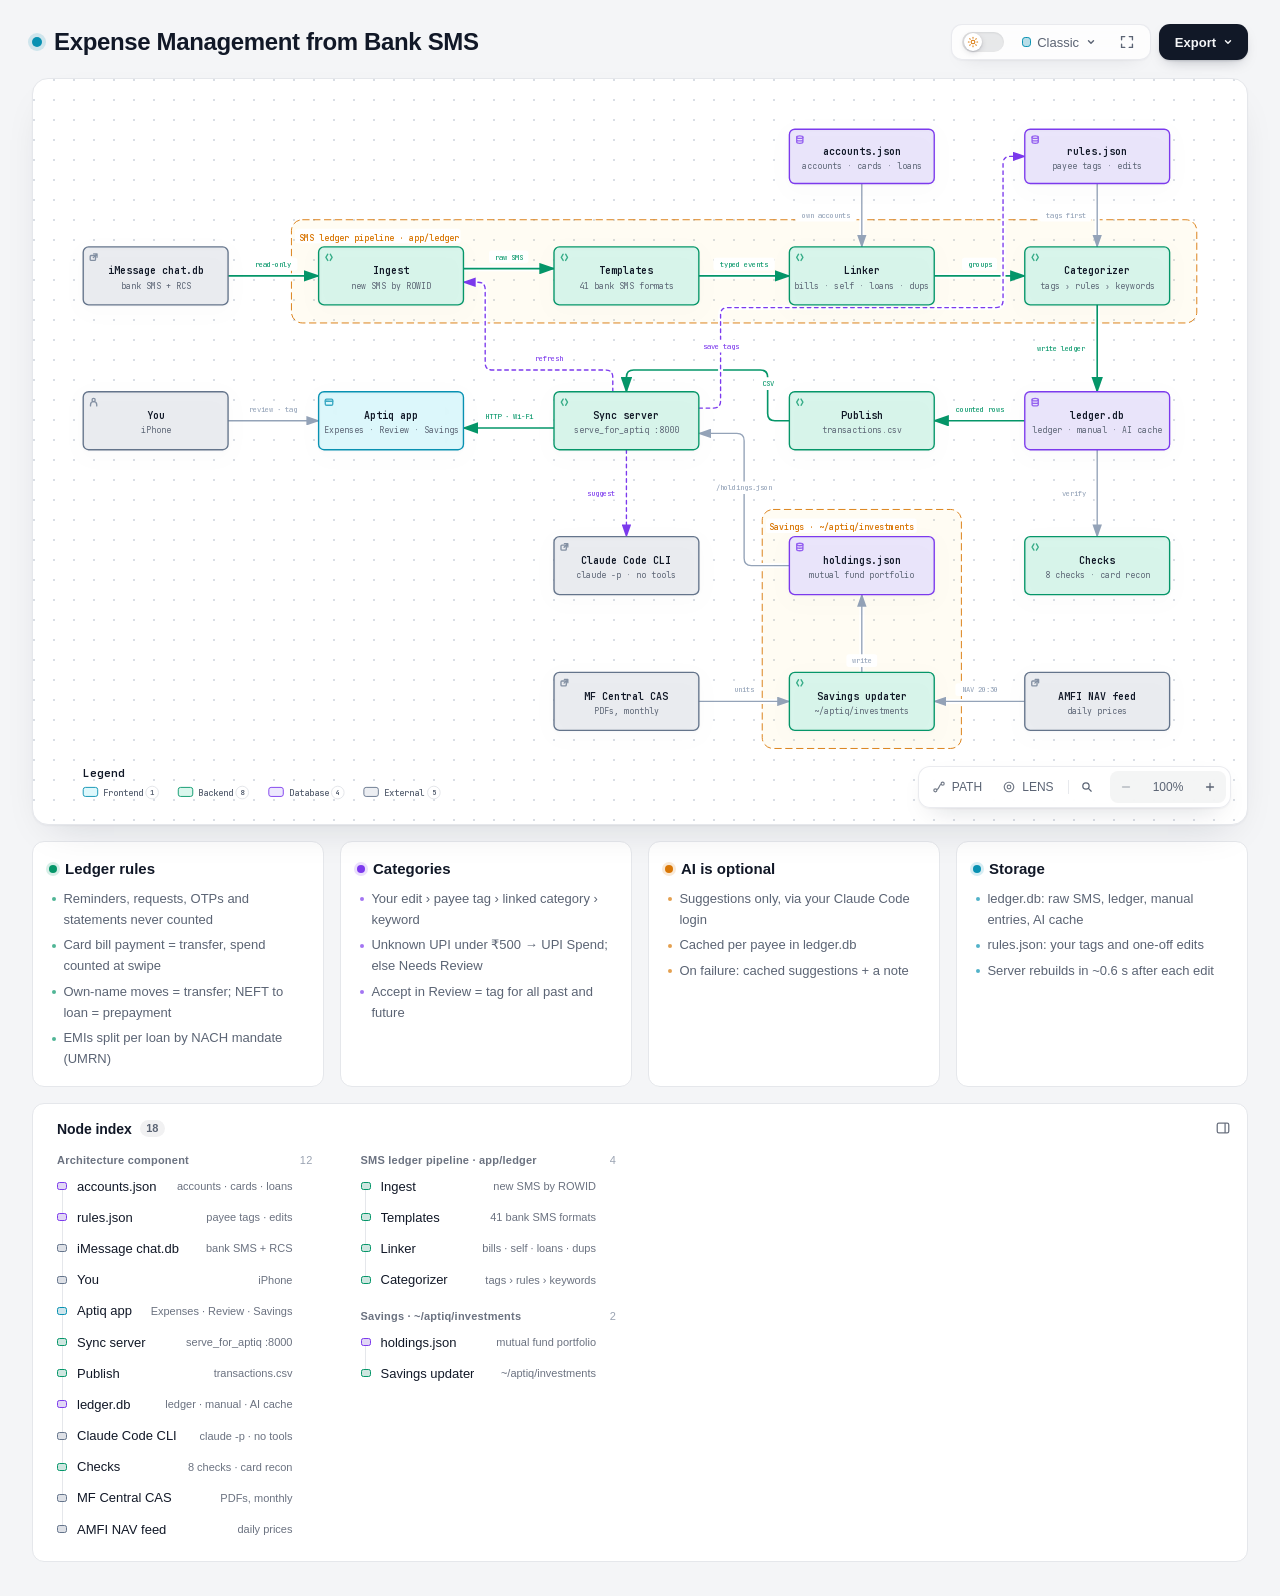
==== docs/architecture.html @ b63e704e "Expense ledger from bank SMS, with web app and demo mode - app/ledger: reads bank SMS from macOS Mes" ====
<!DOCTYPE html>
<html lang="en" data-theme="dark" data-preset="classic">
<head>
  <meta charset="UTF-8">
  <meta name="viewport" content="width=device-width, initial-scale=1.0">
  <meta name="generator" content="archify 3.0.1">
  <meta name="archify-reader-contract" content="declared-wide-v1">
  <title>Expense Management from Bank SMS Diagram</title>
  <script>
    // Resolve the theme before first paint so light-preference users don't
    // see a dark flash. The toolbar script below re-applies with UI state.
    (function () {
      try {
        var theme = null;
        try {
          var param = new URLSearchParams(window.location.search).get('theme');
          if (param === 'light' || param === 'dark') theme = param;
          if (new URLSearchParams(window.location.search).get('embed') === '1') {
            document.documentElement.setAttribute('data-embed', 'true');
          }
          if (new URLSearchParams(window.location.search).get('present') === '1') {
            document.documentElement.setAttribute('data-present', 'true');
          }
        } catch (_) {}
        if (!theme) {
          try { theme = localStorage.getItem('archify-theme'); } catch (_) {}
        }
        if (theme !== 'light' && theme !== 'dark') {
          theme = window.matchMedia('(prefers-color-scheme: light)').matches ? 'light' : 'dark';
        }
        document.documentElement.setAttribute('data-theme', theme);
      } catch (_) {}
    })();
  </script>
  <style id="archify-fonts">
/*
JetBrains Mono variable WOFF2 subsets from Google Fonts service revision v24.
These fixed bytes are shared by the viewer and its SVG/raster exports.
No local() source: an installed copy must not override the bundled font.
Uncovered characters (including CJK) still use the system fallback stack.
Upstream: https://github.com/JetBrains/JetBrainsMono

cyrillic-ext    1664 bytes  sha256 9343de2ca5d9549f792e7962375af8efb0f320c7643bfd36c884b5a30e5c396f
cyrillic        8892 bytes  sha256 4995a9a43ac659ec32fcd8b463755cd6a07b31a6e6b3894a6a153b661cf490e2
greek           6800 bytes  sha256 49c3da6c9a2b279b0f1f860f5cfb1f5dc38d88a5c7be9c9b1837bbc4e3db6111
vietnamese      5872 bytes  sha256 d44eb1936043a56038eb02dd70b243f379bef65783f94ec12f277550720411f1
latin-ext      11596 bytes  sha256 9c38cb2d0d2d93c1ee6e21fa78db76f13ea7e15e15cc64214c7ca89b6aaa35c4
latin          31340 bytes  sha256 2c32b9b3ee358c119e210f6f5195f9bd34894d78a785ff2e95d60e718e400af4

Copyright 2020 The JetBrains Mono Project Authors (https://github.com/JetBrains/JetBrainsMono)

This Font Software is licensed under the SIL Open Font License, Version 1.1.
This license is copied below, and is also available with a FAQ at:
https://openfontlicense.org


-----------------------------------------------------------
SIL OPEN FONT LICENSE Version 1.1 - 26 February 2007
-----------------------------------------------------------

PREAMBLE
The goals of the Open Font License (OFL) are to stimulate worldwide
development of collaborative font projects, to support the font creation
efforts of academic and linguistic communities, and to provide a free and
open framework in which fonts may be shared and improved in partnership
with others.

The OFL allows the licensed fonts to be used, studied, modified and
redistributed freely as long as they are not sold by themselves. The
fonts, including any derivative works, can be bundled, embedded,
redistributed and/or sold with any software provided that any reserved
names are not used by derivative works. The fonts and derivatives,
however, cannot be released under any other type of license. The
requirement for fonts to remain under this license does not apply
to any document created using the fonts or their derivatives.

DEFINITIONS
"Font Software" refers to the set of files released by the Copyright
Holder(s) under this license and clearly marked as such. This may
include source files, build scripts and documentation.

"Reserved Font Name" refers to any names specified as such after the
copyright statement(s).

"Original Version" refers to the collection of Font Software components as
distributed by the Copyright Holder(s).

"Modified Version" refers to any derivative made by adding to, deleting,
or substituting -- in part or in whole -- any of the components of the
Original Version, by changing formats or by porting the Font Software to a
new environment.

"Author" refers to any designer, engineer, programmer, technical
writer or other person who contributed to the Font Software.

PERMISSION & CONDITIONS
Permission is hereby granted, free of charge, to any person obtaining
a copy of the Font Software, to use, study, copy, merge, embed, modify,
redistribute, and sell modified and unmodified copies of the Font
Software, subject to the following conditions:

1) Neither the Font Software nor any of its individual components,
in Original or Modified Versions, may be sold by itself.

2) Original or Modified Versions of the Font Software may be bundled,
redistributed and/or sold with any software, provided that each copy
contains the above copyright notice and this license. These can be
included either as stand-alone text files, human-readable headers or
in the appropriate machine-readable metadata fields within text or
binary files as long as those fields can be easily viewed by the user.

3) No Modified Version of the Font Software may use the Reserved Font
Name(s) unless explicit written permission is granted by the corresponding
Copyright Holder. This restriction only applies to the primary font name as
presented to the users.

4) The name(s) of the Copyright Holder(s) or the Author(s) of the Font
Software shall not be used to promote, endorse or advertise any
Modified Version, except to acknowledge the contribution(s) of the
Copyright Holder(s) and the Author(s) or with their explicit written
permission.

5) The Font Software, modified or unmodified, in part or in whole,
must be distributed entirely under this license, and must not be
distributed under any other license. The requirement for fonts to
remain under this license does not apply to any document created
using the Font Software.

TERMINATION
This license becomes null and void if any of the above conditions are
not met.

DISCLAIMER
THE FONT SOFTWARE IS PROVIDED "AS IS", WITHOUT WARRANTY OF ANY KIND,
EXPRESS OR IMPLIED, INCLUDING BUT NOT LIMITED TO ANY WARRANTIES OF
MERCHANTABILITY, FITNESS FOR A PARTICULAR PURPOSE AND NONINFRINGEMENT
OF COPYRIGHT, PATENT, TRADEMARK, OR OTHER RIGHT. IN NO EVENT SHALL THE
COPYRIGHT HOLDER BE LIABLE FOR ANY CLAIM, DAMAGES OR OTHER LIABILITY,
INCLUDING ANY GENERAL, SPECIAL, INDIRECT, INCIDENTAL, OR CONSEQUENTIAL
DAMAGES, WHETHER IN AN ACTION OF CONTRACT, TORT OR OTHERWISE, ARISING
FROM, OUT OF THE USE OR INABILITY TO USE THE FONT SOFTWARE OR FROM
OTHER DEALINGS IN THE FONT SOFTWARE.
*/
    /* cyrillic-ext */
    @font-face { font-family: 'JetBrains Mono'; font-style: normal; font-weight: 400 800; font-display: swap;
      src: url([data-uri]) format('woff2');
      unicode-range: U+0460-052F, U+1C80-1C8A, U+20B4, U+2DE0-2DFF, U+A640-A69F, U+FE2E-FE2F; }
    /* cyrillic */
    @font-face { font-family: 'JetBrains Mono'; font-style: normal; font-weight: 400 800; font-display: swap;
      src: url([data-uri]) format('woff2');
      unicode-range: U+0301, U+0400-045F, U+0490-0491, U+04B0-04B1, U+2116; }
    /* greek */
    @font-face { font-family: 'JetBrains Mono'; font-style: normal; font-weight: 400 800; font-display: swap;
      src: url([data-uri]) format('woff2');
      unicode-range: U+0370-0377, U+037A-037F, U+0384-038A, U+038C, U+038E-03A1, U+03A3-03FF; }
    /* vietnamese */
    @font-face { font-family: 'JetBrains Mono'; font-style: normal; font-weight: 400 800; font-display: swap;
      src: url([data-uri]) format('woff2');
      unicode-range: U+0102-0103, U+0110-0111, U+0128-0129, U+0168-0169, U+01A0-01A1, U+01AF-01B0, U+0300-0301, U+0303-0304, U+0308-0309, U+0323, U+0329, U+1EA0-1EF9, U+20AB; }
    /* latin-ext */
    @font-face { font-family: 'JetBrains Mono'; font-style: normal; font-weight: 400 800; font-display: swap;
      src: url([data-uri]) format('woff2');
      unicode-range: U+0100-02BA, U+02BD-02C5, U+02C7-02CC, U+02CE-02D7, U+02DD-02FF, U+0304, U+0308, U+0329, U+1D00-1DBF, U+1E00-1E9F, U+1EF2-1EFF, U+2020, U+20A0-20AB, U+20AD-20C0, U+2113, U+2C60-2C7F, U+A720-A7FF; }
    /* latin */
    @font-face { font-family: 'JetBrains Mono'; font-style: normal; font-weight: 400 800; font-display: swap;
      src: url([data-uri]) format('woff2');
      unicode-range: U+0000-00FF, U+0131, U+0152-0153, U+02BB-02BC, U+02C6, U+02DA, U+02DC, U+0304, U+0308, U+0329, U+2000-206F, U+20AC, U+2122, U+2191, U+2193, U+2212, U+2215, U+FEFF, U+FFFD; }
  </style>
  <style>
    /* ==========================================================
       THEME VARIABLES — switch by toggling [data-theme] on <html>
       ========================================================== */
    :root,
    [data-theme="dark"] {
      --bg: #020617;
      --grid: #1e293b;
      --canvas-dot: rgba(148, 163, 184, 0.16);
      --text: #ffffff;
      --text-muted: #94a3b8;
      --text-dim: #475569;
      /* UI chrome and menu hints need more contrast than SVG .t-dim accents */
      --text-faint: #7d8da1;

      --panel: rgba(15, 23, 42, 0.5);
      --panel-border: #1e293b;
      --lane-fill: rgba(15, 23, 42, 0.22);
      --lane-stroke: #334155;

      --arrow: #64748b;
      --arrow-emphasis: #34d399;

      /* Opaque mask color used behind semi-transparent component fills
         so the arrows drawn underneath are properly hidden. */
      --mask: #0f172a;

      --frontend-fill:    rgba(8, 51, 68, 0.4);
      --frontend-stroke:  #22d3ee;
      --backend-fill:     rgba(6, 78, 59, 0.4);
      --backend-stroke:   #34d399;
      --database-fill:    rgba(76, 29, 149, 0.4);
      --database-stroke:  #a78bfa;
      --cloud-fill:       rgba(120, 53, 15, 0.3);
      --cloud-stroke:     #fbbf24;
      --security-fill:    rgba(136, 19, 55, 0.4);
      --security-stroke:  #fb7185;
      --messagebus-fill:  rgba(251, 146, 60, 0.3);
      --messagebus-stroke:#fb923c;
      --external-fill:    rgba(30, 41, 59, 0.5);
      --external-stroke:  #94a3b8;

      --toolbar-bg:       rgba(15, 23, 42, 0.8);
      --toolbar-border:   #334155;
      --toolbar-text:     #e2e8f0;
      --toolbar-hover:    rgba(15, 23, 42, 0.95);
      --toolbar-menu-bg:  #0f172a;
    }

    [data-theme="light"] {
      --bg: #f4f5f7;
      --grid: #e9edf2;
      --canvas-dot: #d9dee5;
      --text: #111827;
      --text-muted: #5b6474;
      --text-dim: #9aa3b2;
      --text-faint: #6b7280;

      --panel: #ffffff;
      --panel-border: #e5e7eb;
      --lane-fill: rgba(248, 250, 252, 0.65);
      --lane-stroke: #cbd5e1;

      --arrow: #94a3b8;
      --arrow-emphasis: #059669;

      --mask: #ffffff;

      --frontend-fill: rgba(34, 211, 238, 0.15);
      --frontend-stroke: #0891b2;
      --backend-fill: rgba(52, 211, 153, 0.18);
      --backend-stroke: #059669;
      --database-fill: rgba(167, 139, 250, 0.2);
      --database-stroke: #7c3aed;
      --cloud-fill: rgba(251, 191, 36, 0.18);
      --cloud-stroke: #d97706;
      --security-fill: rgba(251, 113, 133, 0.15);
      --security-stroke: #e11d48;
      --messagebus-fill: rgba(251, 146, 60, 0.15);
      --messagebus-stroke: #ea580c;
      --external-fill: rgba(148, 163, 184, 0.18);
      --external-stroke: #64748b;

      --toolbar-bg:       rgba(255, 255, 255, 0.92);
      --toolbar-border:   #cbd5e1;
      --toolbar-text:     #334155;
      --toolbar-hover:    #ffffff;
      --toolbar-menu-bg:  #ffffff;
    }

    /* ==========================================================
       SIGNAL FLOW — an opt-in, motion-forward visual preset.
       The variables also target a standalone exported SVG, whose
       root carries data-preset and data-theme directly.
       ========================================================== */
    [data-preset="signal-flow"][data-theme="dark"] {
      --bg: #030711;
      --grid: #15233a;
      --panel: rgba(6, 14, 28, 0.78);
      --panel-border: #1d3350;
      --lane-fill: rgba(9, 22, 40, 0.5);
      --lane-stroke: #2c4564;
      --text: #f5fbff;
      --text-muted: #9eb0c7;
      --text-dim: #52667f;
      --text-faint: #7890ad;
      --mask: #07101e;
      --frontend-fill: rgba(6, 182, 212, 0.14);
      --frontend-stroke: #67e8f9;
      --backend-fill: rgba(16, 185, 129, 0.14);
      --backend-stroke: #5eead4;
      --database-fill: rgba(139, 92, 246, 0.16);
      --database-stroke: #c4b5fd;
      --cloud-fill: rgba(245, 158, 11, 0.13);
      --cloud-stroke: #fcd34d;
      --security-fill: rgba(244, 63, 94, 0.13);
      --security-stroke: #fda4af;
      --messagebus-fill: rgba(249, 115, 22, 0.13);
      --messagebus-stroke: #fdba74;
      --external-fill: rgba(71, 85, 105, 0.24);
      --external-stroke: #a5b4c7;
      --arrow: #7890ad;
      --arrow-emphasis: #2dd4bf;
      --toolbar-bg: rgba(7, 16, 30, 0.86);
      --toolbar-border: #29415f;
      --toolbar-menu-bg: #07101e;
    }

    [data-preset="signal-flow"][data-theme="light"] {
      --bg: #f4f9fc;
      --grid: #d4e5ee;
      --panel: rgba(255, 255, 255, 0.82);
      --panel-border: #bfd5e2;
      --lane-fill: rgba(232, 243, 248, 0.62);
      --lane-stroke: #a9c5d5;
      --text: #102638;
      --text-muted: #587287;
      --text-dim: #8aa2b4;
      --text-faint: #668397;
      --mask: #ffffff;
      --frontend-fill: rgba(6, 182, 212, 0.09);
      --frontend-stroke: #0789a1;
      --backend-fill: rgba(5, 150, 105, 0.09);
      --backend-stroke: #087f69;
      --database-fill: rgba(124, 58, 237, 0.09);
      --database-stroke: #7254c7;
      --cloud-fill: rgba(217, 119, 6, 0.08);
      --cloud-stroke: #b9670b;
      --security-fill: rgba(225, 29, 72, 0.08);
      --security-stroke: #c53a59;
      --messagebus-fill: rgba(234, 88, 12, 0.08);
      --messagebus-stroke: #c65f27;
      --external-fill: rgba(100, 116, 139, 0.1);
      --external-stroke: #607a8c;
      --arrow: #7b97aa;
      --arrow-emphasis: #0d9488;
    }

    /* ==========================================================
       BLUEPRINT — a review-first drafting preset for deployment,
       infrastructure, and technical design documentation. It keeps
       the same semantic palette and geometry while trading glow for
       precise grid contrast, squared materials, and drafting marks.
       ========================================================== */
    [data-preset="blueprint"][data-theme="dark"] {
      --bg: #06131f;
      --grid: #17425a;
      --panel: rgba(7, 27, 43, 0.9);
      --panel-border: #27627f;
      --lane-fill: rgba(10, 43, 66, 0.36);
      --lane-stroke: #34799a;
      --text: #e3f6ff;
      --text-muted: #91b8ca;
      --text-dim: #557e92;
      --text-faint: #739caf;
      --mask: #0a2031;
      --frontend-fill: rgba(26, 157, 193, 0.14);
      --frontend-stroke: #66d9ef;
      --backend-fill: rgba(31, 155, 124, 0.13);
      --backend-stroke: #69dfbd;
      --database-fill: rgba(120, 105, 196, 0.14);
      --database-stroke: #b4a8ff;
      --cloud-fill: rgba(197, 145, 43, 0.13);
      --cloud-stroke: #ffd166;
      --security-fill: rgba(199, 76, 104, 0.13);
      --security-stroke: #ff8da1;
      --messagebus-fill: rgba(207, 112, 49, 0.13);
      --messagebus-stroke: #ffad66;
      --external-fill: rgba(84, 119, 139, 0.18);
      --external-stroke: #a7cad9;
      --arrow: #78a3b7;
      --arrow-emphasis: #64dfc1;
      --toolbar-bg: rgba(7, 28, 45, 0.92);
      --toolbar-border: #34799a;
      --toolbar-text: #d8f3ff;
      --toolbar-hover: rgba(18, 58, 83, 0.95);
      --toolbar-menu-bg: #0a2031;
    }

    [data-preset="blueprint"][data-theme="light"] {
      --bg: #edf7fa;
      --grid: #b5d5e1;
      --panel: rgba(249, 253, 255, 0.94);
      --panel-border: #78aabd;
      --lane-fill: rgba(210, 232, 240, 0.42);
      --lane-stroke: #83b2c4;
      --text: #123344;
      --text-muted: #4e7486;
      --text-dim: #86a6b4;
      --text-faint: #668c9d;
      --mask: #f9fdff;
      --frontend-fill: rgba(8, 145, 178, 0.08);
      --frontend-stroke: #087f9c;
      --backend-fill: rgba(5, 128, 101, 0.08);
      --backend-stroke: #08755f;
      --database-fill: rgba(100, 75, 180, 0.08);
      --database-stroke: #6757a8;
      --cloud-fill: rgba(181, 120, 15, 0.08);
      --cloud-stroke: #a86609;
      --security-fill: rgba(190, 48, 80, 0.07);
      --security-stroke: #b32f50;
      --messagebus-fill: rgba(196, 81, 22, 0.07);
      --messagebus-stroke: #b65120;
      --external-fill: rgba(79, 112, 128, 0.08);
      --external-stroke: #506f7e;
      --arrow: #6d93a5;
      --arrow-emphasis: #087f69;
      --toolbar-bg: rgba(247, 252, 254, 0.94);
      --toolbar-border: #8ab5c5;
      --toolbar-text: #294f61;
      --toolbar-hover: #ffffff;
      --toolbar-menu-bg: #f9fdff;
    }

    /* ==========================================================
       EDITORIAL — a warm, publication-minded preset for design
       reviews, launch notes, and documentation. The diagram keeps
       the same semantic palette and exact geometry, but trades
       software chrome for paper, ink, ruled structure, and one
       restrained vermilion accent.
       ========================================================== */
    [data-preset="editorial"][data-theme="dark"] {
      --bg: #181611;
      --grid: #39342a;
      --panel: rgba(35, 31, 24, 0.96);
      --panel-border: #625a4a;
      --lane-fill: rgba(52, 46, 35, 0.46);
      --lane-stroke: #726957;
      --text: #f4eddf;
      --text-muted: #b9ae9b;
      --text-dim: #776e60;
      --text-faint: #9d917e;
      --mask: #231f18;
      --frontend-fill: rgba(43, 133, 142, 0.16);
      --frontend-stroke: #7fc6c7;
      --backend-fill: rgba(63, 132, 92, 0.16);
      --backend-stroke: #8fc29e;
      --database-fill: rgba(117, 91, 141, 0.17);
      --database-stroke: #c0a4d0;
      --cloud-fill: rgba(170, 119, 49, 0.16);
      --cloud-stroke: #d8ad68;
      --security-fill: rgba(157, 69, 65, 0.17);
      --security-stroke: #df9085;
      --messagebus-fill: rgba(174, 79, 42, 0.16);
      --messagebus-stroke: #df946f;
      --external-fill: rgba(126, 115, 96, 0.18);
      --external-stroke: #b8ad99;
      --arrow: #948978;
      --arrow-emphasis: #dd6b3d;
      --toolbar-bg: rgba(35, 31, 24, 0.92);
      --toolbar-border: #625a4a;
      --toolbar-text: #eee5d5;
      --toolbar-hover: #302a20;
      --toolbar-menu-bg: #231f18;
    }

    [data-preset="editorial"][data-theme="light"] {
      --bg: #f2eee5;
      --grid: #d8d0c2;
      --panel: rgba(251, 248, 241, 0.97);
      --panel-border: #c4b9a6;
      --lane-fill: rgba(229, 221, 207, 0.42);
      --lane-stroke: #b8aa94;
      --text: #242018;
      --text-muted: #6f6658;
      --text-dim: #a09788;
      --text-faint: #817767;
      --mask: #fbf8f1;
      --frontend-fill: rgba(31, 117, 126, 0.09);
      --frontend-stroke: #287e84;
      --backend-fill: rgba(42, 119, 75, 0.09);
      --backend-stroke: #397b53;
      --database-fill: rgba(105, 75, 130, 0.09);
      --database-stroke: #765d86;
      --cloud-fill: rgba(157, 103, 31, 0.1);
      --cloud-stroke: #9a671f;
      --security-fill: rgba(153, 58, 52, 0.09);
      --security-stroke: #9e463f;
      --messagebus-fill: rgba(182, 70, 27, 0.09);
      --messagebus-stroke: #ad4b25;
      --external-fill: rgba(101, 91, 75, 0.09);
      --external-stroke: #746b5e;
      --arrow: #8a806f;
      --arrow-emphasis: #bb4c23;
      --toolbar-bg: rgba(251, 248, 241, 0.94);
      --toolbar-border: #c4b9a6;
      --toolbar-text: #40392f;
      --toolbar-hover: #fffdf8;
      --toolbar-menu-bg: #fbf8f1;
    }

    * { margin: 0; padding: 0; box-sizing: border-box; }

    body {
      --archify-page-top: 2rem;
      font-family: -apple-system, BlinkMacSystemFont, 'Segoe UI', 'PingFang SC', 'Hiragino Sans GB', 'Microsoft YaHei', 'Noto Sans CJK SC', 'Noto Sans', Roboto, 'Helvetica Neue', Arial, sans-serif;
      -webkit-font-smoothing: antialiased;
      background: var(--bg);
      min-height: 100vh;
      padding: var(--archify-page-top) 2rem 2rem;
      color: var(--text);
      /* Theme surfaces change together; animating the page background leaves it
         visibly out of sync with the SVG and panel for the first 200ms. */
    }

    html[data-preset="signal-flow"] body {
      background-image:
        radial-gradient(circle at 18% -8%, rgba(34, 211, 238, 0.14), transparent 34rem),
        radial-gradient(circle at 92% 18%, rgba(139, 92, 246, 0.12), transparent 30rem);
      background-attachment: fixed;
    }
    html[data-preset="signal-flow"][data-theme="light"] body {
      background-image:
        radial-gradient(circle at 18% -8%, rgba(6, 182, 212, 0.12), transparent 34rem),
        radial-gradient(circle at 92% 18%, rgba(139, 92, 246, 0.08), transparent 30rem);
    }
    html[data-preset="blueprint"] body {
      background-image:
        linear-gradient(var(--grid) 1px, transparent 1px),
        linear-gradient(90deg, var(--grid) 1px, transparent 1px);
      background-size: 32px 32px;
      background-position: -1px -1px;
      background-attachment: fixed;
    }
    html[data-preset="editorial"] body {
      background-image:
        linear-gradient(90deg, transparent 0, transparent 5.4rem, color-mix(in srgb, var(--security-stroke) 18%, transparent) 5.4rem, color-mix(in srgb, var(--security-stroke) 18%, transparent) calc(5.4rem + 1px), transparent calc(5.4rem + 1px)),
        repeating-linear-gradient(0deg, transparent 0, transparent 31px, color-mix(in srgb, var(--grid) 36%, transparent) 31px, color-mix(in srgb, var(--grid) 36%, transparent) 32px);
      background-attachment: fixed;
    }

    /* Gallery/embed mode keeps the generated artifact as the source of truth
       while presenting only its diagram surface inside a proof card. */
    html[data-embed="true"] body {
      min-height: 0;
      padding: 0;
      overflow: hidden;
      background: var(--bg);
      background-image: none;
    }
    html[data-embed="true"] .toolbar,
    html[data-embed="true"] .header,
    html[data-embed="true"] .cards,
    html[data-embed="true"] .diagram-nav,
    html[data-embed="true"] .overview-map,
    html[data-embed="true"] .focus-chip,
    html[data-embed="true"] .route-probe,
    html[data-embed="true"] .semantic-lens,
    html[data-embed="true"] .diagram-guide,
    html[data-embed="true"] .node-finder,
    html[data-embed="true"] .node-outline { display: none !important; }
    html[data-embed="true"] .container { max-width: none; }
    html[data-embed="true"] .diagram-container {
      padding: 0.5rem;
      border: 0;
      border-radius: 0;
      box-shadow: none;
    }
    html[data-embed="true"] .diagram-container svg { min-width: 0; }

    /* Presentation Stage is a viewer-only layer: it gives the live diagram
       the viewport while keeping guided views, theme, focus, and exports real.
       Embed mode wins when both query parameters are present. */
    html[data-present="true"]:not([data-embed="true"]) body {
      --archify-page-top: 1rem;
      height: 100dvh;
      min-height: 0;
      padding: 1rem;
      overflow: hidden;
    }
    html[data-present="true"]:not([data-embed="true"]) .container {
      display: flex;
      flex-direction: column;
      gap: 0.75rem;
      width: 100%;
      max-width: none;
      height: calc(100dvh - 2rem);
    }
    html[data-present="true"]:not([data-embed="true"]) .header {
      flex: none;
      min-width: 0;
      margin: 0;
      padding-right: 23rem;
    }
    html[data-present="true"]:not([data-embed="true"]) .header-row { margin-bottom: 0.25rem; }
    html[data-present="true"]:not([data-embed="true"]) .subtitle {
      overflow: hidden;
      text-overflow: ellipsis;
      white-space: nowrap;
    }

    html[data-present="true"]:not([data-embed="true"]) .diagram-container {
      display: flex;
      flex: 1 1 auto;
      align-items: center;
      justify-content: center;
      min-height: 0;
      padding: 0.75rem;
      padding-bottom: calc(0.75rem + var(--archify-nav-reserve));
    }
    html[data-present="true"]:not([data-embed="true"]) .diagram-container > svg {
      flex: 1 1 auto;
      height: 100%;
      min-height: 0;
      width: 100%;
      min-width: 0;
    }
    html[data-present="true"]:not([data-embed="true"]) .cards { display: none; }
    html[data-present="true"]:not([data-embed="true"]) #btn-present {
      border-color: var(--frontend-stroke);
      color: var(--frontend-stroke);
    }

    /* The reader owns only the outer scale. Wide diagrams and measured tall workflows keep one authored
       SVG/viewBox while the runtime chooses a desktop width from the actual
       vertical budget. This avoids device-specific files and breakpoint
       jumps between a laptop and a tall monitor. */
    .container {
      width: 100%;
      max-width: var(--archify-reader-width, 1440px);
      margin: 0 auto;
    }
    html[data-reader-narrow="true"]:not([data-present="true"]) .diagram-container > svg {
      min-width: 0;
      max-width: var(--archify-diagram-max-width);
      margin-inline: auto;
    }
    @media (min-width: 768px) and (max-height: 920px) {
      .header { margin-bottom: 1rem; }
      .diagram-container { padding: 1rem; }
      .cards { margin-top: 1rem; }
      .card { padding: 1rem; }
    }

    .header { margin-bottom: 1.5rem; padding-right: 29.5rem; }

    html[data-preset="signal-flow"] .header,
    html[data-preset="blueprint"] .header,
    html[data-preset="editorial"] .header { padding-right: 29.5rem; }

    .header-row {
      display: flex;
      align-items: center;
      gap: 0.75rem;
      min-height: 2.75rem;
      margin-bottom: 0.25rem;
    }

    .pulse-dot {
      flex: none;
      width: 10px;
      height: 10px;
      background: var(--frontend-stroke);
      border-radius: 50%;
      box-shadow: 0 0 0 4px color-mix(in srgb, var(--frontend-stroke) 16%, transparent);
      animation: none;
    }

    html[data-motion-capable="true"] .pulse-dot { animation: pulse 2s infinite; }

    @keyframes pulse {
      0%, 100% { opacity: 1; }
      50% { opacity: 0.5; }
    }

    h1 {
      font-size: 1.5rem;
      font-weight: 650;
      line-height: 1.25;
      letter-spacing: -0.015em;
    }

    .subtitle {
      color: var(--text-muted);
      font-size: 0.875rem;
      line-height: 1.55;
      margin-left: 1.375rem;
    }

    html[data-preset="signal-flow"] .header-row::after {
      content: attr(data-preset-badge-signal-flow);
      flex: none;
      margin-left: 0.25rem;
      color: var(--frontend-stroke);
      border: 1px solid var(--frontend-stroke);
      border-radius: 999px;
      padding: 0.28rem 0.6rem;
      font-size: 0.625rem;
      letter-spacing: 0.12em;
      opacity: 0.82;
      box-shadow: 0 0 20px rgba(34, 211, 238, 0.12);
      white-space: nowrap;
    }

    html[data-preset="blueprint"] .pulse-dot {
      width: 10px;
      height: 10px;
      border: 1px solid var(--frontend-stroke);
      border-radius: 1px;
      background: transparent;
      box-shadow: inset 0 0 0 2px var(--bg);
      transform: rotate(45deg);
      animation: none;
    }
    html[data-preset="blueprint"] .header-row::after {
      content: attr(data-preset-badge-blueprint);
      flex: none;
      margin-left: 0.25rem;
      padding: 0.28rem 0.55rem;
      border-top: 1px solid var(--frontend-stroke);
      border-bottom: 1px solid var(--frontend-stroke);
      color: var(--frontend-stroke);
      font-size: 0.5625rem;
      font-weight: 700;
      letter-spacing: 0.14em;
      white-space: nowrap;
    }

    html[data-preset="editorial"] h1,
    html[data-preset="editorial"] .card h3 {
      font-family: Georgia, 'Times New Roman', 'Songti SC', STSong, serif;
      letter-spacing: -0.02em;
    }
    html[data-preset="editorial"] h1 { font-size: 1.72rem; font-weight: 600; }
    html[data-preset="editorial"] .pulse-dot {
      width: 9px;
      height: 9px;
      border: 1px solid var(--arrow-emphasis);
      border-radius: 0;
      background: var(--arrow-emphasis);
      box-shadow: 0 0 0 3px color-mix(in srgb, var(--arrow-emphasis) 14%, transparent);
      transform: rotate(45deg);
      animation: none;
    }
    html[data-preset="editorial"] .header-row::after {
      content: attr(data-preset-badge-editorial);
      flex: none;
      margin-left: 0.25rem;
      padding: 0.32rem 0 0.24rem;
      border-bottom: 2px solid var(--arrow-emphasis);
      color: var(--arrow-emphasis);
      font-family: Georgia, 'Times New Roman', serif;
      font-size: 0.625rem;
      font-style: italic;
      font-weight: 600;
      letter-spacing: 0.08em;
      white-space: nowrap;
    }

    .diagram-container {
      --archify-nav-reserve: 0px;
      background: var(--panel);
      border-radius: 1rem;
      border: 1px solid var(--panel-border);
      box-shadow: 0 1px 2px rgba(15, 23, 42, 0.04), 0 16px 40px -20px rgba(15, 23, 42, 0.18);
      padding: 1.5rem;
      padding-bottom: calc(1.5rem + var(--archify-nav-reserve));
      overflow: hidden;
      position: relative;
    }

    html[data-preset="signal-flow"] .diagram-container {
      position: relative;
      overflow: hidden;
      background: linear-gradient(180deg, rgba(8, 20, 38, 0.82), rgba(3, 8, 18, 0.94));
      box-shadow: inset 0 1px 0 rgba(255, 255, 255, 0.04), 0 28px 80px rgba(0, 0, 0, 0.34);
    }
    html[data-preset="signal-flow"][data-theme="light"] .diagram-container {
      background: linear-gradient(180deg, rgba(255, 255, 255, 0.9), rgba(237, 246, 250, 0.94));
      box-shadow: inset 0 1px 0 rgba(255, 255, 255, 0.72), 0 24px 60px rgba(45, 78, 99, 0.12);
    }
    html[data-preset="blueprint"] .diagram-container {
      border-color: var(--panel-border);
      border-radius: 0.35rem;
      background: var(--panel);
      box-shadow:
        inset 0 0 0 1px color-mix(in srgb, var(--panel-border) 34%, transparent),
        0 18px 48px rgba(0, 0, 0, 0.16);
    }
    html[data-preset="blueprint"] .diagram-container::after {
      content: "";
      position: absolute;
      z-index: 10;
      inset: 0.7rem;
      pointer-events: none;
      background:
        linear-gradient(var(--frontend-stroke), var(--frontend-stroke)) left top / 1.35rem 1px no-repeat,
        linear-gradient(var(--frontend-stroke), var(--frontend-stroke)) left top / 1px 1.35rem no-repeat,
        linear-gradient(var(--frontend-stroke), var(--frontend-stroke)) right top / 1.35rem 1px no-repeat,
        linear-gradient(var(--frontend-stroke), var(--frontend-stroke)) right top / 1px 1.35rem no-repeat,
        linear-gradient(var(--frontend-stroke), var(--frontend-stroke)) left bottom / 1.35rem 1px no-repeat,
        linear-gradient(var(--frontend-stroke), var(--frontend-stroke)) left bottom / 1px 1.35rem no-repeat,
        linear-gradient(var(--frontend-stroke), var(--frontend-stroke)) right bottom / 1.35rem 1px no-repeat,
        linear-gradient(var(--frontend-stroke), var(--frontend-stroke)) right bottom / 1px 1.35rem no-repeat;
      opacity: 0.58;
    }
    html[data-preset="editorial"] .diagram-container {
      overflow: hidden;
      border-color: var(--panel-border);
      border-radius: 0.38rem;
      background:
        linear-gradient(90deg, color-mix(in srgb, var(--security-fill) 58%, transparent), transparent 12%),
        var(--panel);
      box-shadow:
        0 1px 0 color-mix(in srgb, var(--text) 6%, transparent),
        0 18px 48px color-mix(in srgb, #000 19%, transparent);
    }
    html[data-preset="editorial"] .diagram-container::after {
      position: absolute;
      z-index: 10;
      top: 0.72rem;
      right: 1.25rem;
      padding: 0.2rem 0.52rem;
      border: 1px solid var(--panel-border);
      background: var(--panel);
      color: var(--arrow-emphasis);
      content: attr(data-preset-badge-editorial-plate);
      font-family: Georgia, 'Times New Roman', serif;
      font-size: 0.52rem;
      font-style: italic;
      font-weight: 600;
      letter-spacing: 0.09em;
      pointer-events: none;
    }
    html[data-embed="true"][data-preset="editorial"] .diagram-container::after { display: none; }
    html[data-motion-capable="true"][data-preset="signal-flow"][data-ambient-motion="running"] .diagram-container::before {
      content: "";
      position: absolute;
      inset: 0;
      pointer-events: none;
      background: linear-gradient(115deg, transparent 28%, rgba(103, 232, 249, 0.035) 48%, transparent 68%);
      transform: translateX(-70%);
      animation: archify-signal-scan 4.8s ease-in-out 1 both;
    }

    /* Motion Governor gives the reader a real static state and gives the
       strongest semantic action the only motion budget. Atmosphere resets to
       its authored base instead of freezing mid-cycle. Static artifacts never
       start a decorative pulse or scan. */
    html:not([data-motion-capable="true"]) svg[data-animation="trace"] [data-animate] {
      animation: none !important;
    }
    html:not([data-motion-capable="true"]) svg[data-animation="trace"] [data-graph-role="automatic-crossover"]:has(> [data-animate="edge"]) > [data-graph-role="automatic-crossover-underlay"] {
      animation: none !important;
    }
    html[data-motion="still"] .pulse-dot,
    html[data-motion="still"] .diagram-container::before,
    html[data-motion="still"] svg[data-animation="trace"] [data-animate],
    html[data-motion-owner] .pulse-dot,
    html[data-motion-owner] .diagram-container::before,
    html[data-motion-owner] svg[data-animation="trace"] [data-animate],
    html[data-embed="true"] .pulse-dot,
    html[data-embed="true"] .diagram-container::before,
    html[data-share-playback="true"] .pulse-dot,
    html[data-share-playback="true"] .diagram-container::before,
    html[data-document-hidden="true"] .pulse-dot,
    html[data-document-hidden="true"] .diagram-container::before,
    html[data-document-hidden="true"] svg[data-animation="trace"] [data-animate],
    html[data-motion="still"] svg[data-animation="trace"] [data-graph-role="automatic-crossover"]:has(> [data-animate="edge"]) > [data-graph-role="automatic-crossover-underlay"],
    html[data-motion-owner] svg[data-animation="trace"] [data-graph-role="automatic-crossover"]:has(> [data-animate="edge"]) > [data-graph-role="automatic-crossover-underlay"],
    html[data-embed="true"] svg[data-animation="trace"] [data-graph-role="automatic-crossover"]:has(> [data-animate="edge"]) > [data-graph-role="automatic-crossover-underlay"],
    html[data-share-playback="true"] svg[data-animation="trace"] [data-graph-role="automatic-crossover"]:has(> [data-animate="edge"]) > [data-graph-role="automatic-crossover-underlay"],
    html[data-document-hidden="true"] svg[data-animation="trace"] [data-graph-role="automatic-crossover"]:has(> [data-animate="edge"]) > [data-graph-role="automatic-crossover-underlay"] {
      animation: none !important;
    }
    html[data-motion="still"] .diagram-container::before,
    html[data-motion-owner] .diagram-container::before,
    html[data-embed="true"] .diagram-container::before,
    html[data-share-playback="true"] .diagram-container::before {
      opacity: 0;
    }
    html[data-motion="still"] .intent-trace-flow,
    html[data-motion="still"] .route-probe-flow,
    html[data-motion="still"] .route-journey-flow,
    html[data-motion="still"] .semantic-lens-flow,
    html[data-motion="still"] .diagram-guide,
    html[data-motion="still"] .overview-map-live,
    html[data-document-hidden="true"] .intent-trace-flow,
    html[data-document-hidden="true"] .route-probe-flow,
    html[data-document-hidden="true"] .route-journey-flow,
    html[data-document-hidden="true"] .semantic-lens-flow,
    html[data-document-hidden="true"] .diagram-guide,
    html[data-document-hidden="true"] .overview-map-live {
      animation: none !important;
    }

    html[data-motion="still"] .intent-trace-flow,
    html[data-motion="still"] .route-probe-flow {
      stroke-dasharray: none;
      stroke-dashoffset: 0;
      opacity: 0.72;
    }
    html[data-motion="still"] .route-journey-overlay,
    html[data-document-hidden="true"] .route-journey-overlay { display: none !important; }
    html[data-motion="still"] .relationship-pulse-overlay { display: none !important; }

    html[data-motion="still"] svg [data-node-id],
    html[data-motion="still"] svg [data-edge-from],
    html[data-motion="still"] svg [data-detail],
    html[data-motion="still"] svg [data-detail-anchor],
    html[data-motion="still"] svg [data-legend-hit],
    html[data-motion="still"] svg {
      transition: none !important;
    }

    svg {
      font-family: 'JetBrains Mono', ui-monospace, SFMono-Regular, Menlo, Consolas, 'DejaVu Sans Mono', 'Liberation Mono', 'Noto Sans Mono CJK SC', 'PingFang SC', 'Hiragino Sans GB', 'Microsoft YaHei', monospace;
      width: 100%;
      min-width: min(900px, 100%);
      display: block;
      transform-origin: 0 0;
      transition: transform 0.18s ease;
    }

    .diagram-container.is-camera-moving svg {
      transition: transform 0.42s cubic-bezier(0.22, 1, 0.36, 1);
    }
    .diagram-container.is-camera-transaction svg { transition: none; }
    .diagram-container.is-pannable { cursor: grab; }
    .diagram-container.is-panning { cursor: grabbing; user-select: none; }
    .diagram-container.is-panning svg { transition: none; }

    .diagram-nav {
      position: absolute;
      right: 1rem;
      bottom: 1rem;
      z-index: 12;
      translate: 0 calc(-1 * var(--archify-dock-lift, 0px));
      display: inline-flex;
      align-items: center;
      max-width: calc(100% - 2rem);
      padding: 0.25rem;
      gap: 0.0625rem;
      overflow-x: auto;
      border: 1px solid color-mix(in srgb, var(--panel-border) 80%, transparent);
      border-radius: 0.75rem;
      background: color-mix(in srgb, var(--panel) 84%, transparent);
      box-shadow: 0 1px 2px rgba(15, 23, 42, 0.05), 0 10px 28px -14px rgba(15, 23, 42, 0.28);
      backdrop-filter: blur(14px) saturate(1.2);
      scrollbar-width: none;
    }
    .diagram-nav::-webkit-scrollbar { display: none; }
    .diagram-nav button,
    .focus-chip button {
      border: 0;
      background: transparent;
      color: var(--toolbar-text);
      font: inherit;
      cursor: pointer;
    }
    .diagram-nav button {
      min-width: 2rem;
      height: 2rem;
      padding: 0 0.4rem;
      border-radius: 0.5rem;
      color: var(--text-muted);
      font-size: 0.75rem;
      font-weight: 500;
      letter-spacing: 0;
      transition: background 0.15s, color 0.15s;
    }
    .diagram-nav button:hover,
    .diagram-nav button:focus-visible {
      color: var(--text);
      background: color-mix(in srgb, var(--text) 6%, transparent);
    }
    .diagram-nav button:hover,
    .diagram-nav button:focus-visible,
    .focus-chip button:hover,
    .focus-chip button:focus-visible { background: var(--toolbar-hover); }
    .diagram-nav button:focus-visible,
    .focus-chip button:focus-visible {
      outline: 2px solid var(--frontend-stroke);
      outline-offset: 1px;
    }
    .diagram-nav button:disabled { opacity: 0.38; cursor: default; }
    /* The Guide stays on the ? shortcut; Map only earns dock space once the
       reader has zoomed past the full diagram (or opened it from the keyboard). */
    .diagram-nav button[hidden] { display: none; }
    .diagram-container:not(.is-pannable) #btn-overview-map:not([data-radar-requested]):not(:focus) { display: none; }
    .diagram-nav button:disabled:hover { background: transparent; }
    .diagram-nav #btn-route-probe,
    .diagram-nav #btn-overview-map,
    .diagram-nav #btn-semantic-lens {
      min-width: auto;
      padding-inline: 0.6rem;
      color: var(--text-muted);
      font-weight: 500;
    }
    .diagram-nav #btn-node-finder,
    .diagram-nav [data-view="out"] {
      position: relative;
      margin-left: 0.375rem;
    }
    .diagram-nav #btn-node-finder::before,
    .diagram-nav [data-view="out"]::before {
      position: absolute;
      top: 0.55rem;
      bottom: 0.55rem;
      left: -0.19rem;
      width: 1px;
      background: color-mix(in srgb, var(--panel-border) 90%, transparent);
      content: "";
      pointer-events: none;
    }
    .diagram-nav-icon {
      display: block;
      width: 0.875rem;
      height: 0.875rem;
      margin: auto;
      background: currentColor;
      -webkit-mask-position: center;
      -webkit-mask-repeat: no-repeat;
      -webkit-mask-size: contain;
      mask-position: center;
      mask-repeat: no-repeat;
      mask-size: contain;
    }
    .diagram-nav-icon.find {
      -webkit-mask-image: url("data:image/svg+xml,%3Csvg xmlns='http://www.w3.org/2000/svg' viewBox='0 0 20 20'%3E%3Ccircle cx='8.5' cy='8.5' r='4.5' fill='none' stroke='black' stroke-width='1.8'/%3E%3Cpath d='m12 12 4 4' fill='none' stroke='black' stroke-width='1.8' stroke-linecap='round'/%3E%3C/svg%3E");
      mask-image: url("data:image/svg+xml,%3Csvg xmlns='http://www.w3.org/2000/svg' viewBox='0 0 20 20'%3E%3Ccircle cx='8.5' cy='8.5' r='4.5' fill='none' stroke='black' stroke-width='1.8'/%3E%3Cpath d='m12 12 4 4' fill='none' stroke='black' stroke-width='1.8' stroke-linecap='round'/%3E%3C/svg%3E");
    }
    .diagram-nav-icon.guide {
      -webkit-mask-image: url("data:image/svg+xml,%3Csvg xmlns='http://www.w3.org/2000/svg' viewBox='0 0 20 20'%3E%3Ccircle cx='10' cy='10' r='7' fill='none' stroke='black' stroke-width='1.7'/%3E%3Cpath d='M7.8 7.3a2.4 2.4 0 014.6.9c0 1.8-2.4 2-2.4 3.7M10 14.9h.01' fill='none' stroke='black' stroke-width='1.7' stroke-linecap='round'/%3E%3C/svg%3E");
      mask-image: url("data:image/svg+xml,%3Csvg xmlns='http://www.w3.org/2000/svg' viewBox='0 0 20 20'%3E%3Ccircle cx='10' cy='10' r='7' fill='none' stroke='black' stroke-width='1.7'/%3E%3Cpath d='M7.8 7.3a2.4 2.4 0 014.6.9c0 1.8-2.4 2-2.4 3.7M10 14.9h.01' fill='none' stroke='black' stroke-width='1.7' stroke-linecap='round'/%3E%3C/svg%3E");
    }
    .diagram-nav-icon.minus {
      -webkit-mask-image: url("data:image/svg+xml,%3Csvg xmlns='http://www.w3.org/2000/svg' viewBox='0 0 20 20'%3E%3Cpath d='M5 10h10' fill='none' stroke='black' stroke-width='1.8' stroke-linecap='round'/%3E%3C/svg%3E");
      mask-image: url("data:image/svg+xml,%3Csvg xmlns='http://www.w3.org/2000/svg' viewBox='0 0 20 20'%3E%3Cpath d='M5 10h10' fill='none' stroke='black' stroke-width='1.8' stroke-linecap='round'/%3E%3C/svg%3E");
    }
    .diagram-nav-icon.plus {
      -webkit-mask-image: url("data:image/svg+xml,%3Csvg xmlns='http://www.w3.org/2000/svg' viewBox='0 0 20 20'%3E%3Cpath d='M10 5v10M5 10h10' fill='none' stroke='black' stroke-width='1.8' stroke-linecap='round'/%3E%3C/svg%3E");
      mask-image: url("data:image/svg+xml,%3Csvg xmlns='http://www.w3.org/2000/svg' viewBox='0 0 20 20'%3E%3Cpath d='M10 5v10M5 10h10' fill='none' stroke='black' stroke-width='1.8' stroke-linecap='round'/%3E%3C/svg%3E");
    }
    .diagram-nav [data-view="reset"] {
      display: inline-flex;
      align-items: center;
      justify-content: center;
      gap: 0.2rem;
      min-width: 3.1rem;
      padding-inline: 0.35rem;
    }
    .diagram-nav [data-view="reset"][data-detail-visible] {
      min-width: 3.8rem;
    }
    .diagram-nav-detail {
      color: color-mix(in srgb, var(--toolbar-text) 52%, transparent);
      font-size: 0.44rem;
      font-weight: 700;
      line-height: 1;
      letter-spacing: 0.07em;
    }
    .diagram-nav-percent {
      color: var(--text-muted);
      font-size: 0.75rem;
      font-weight: 500;
      font-variant-numeric: tabular-nums;
      line-height: 1;
    }
    /* Mode buttons carry a small glyph so the dock reads as one icon language. */
    .diagram-nav #btn-route-probe,
    .diagram-nav #btn-overview-map,
    .diagram-nav #btn-semantic-lens {
      display: inline-flex;
      align-items: center;
      gap: 0.375rem;
      padding-inline: 0.55rem 0.65rem;
    }
    .diagram-nav #btn-route-probe::before,
    .diagram-nav #btn-overview-map::before,
    .diagram-nav #btn-semantic-lens::before {
      flex: none;
      width: 0.875rem;
      height: 0.875rem;
      background: currentColor;
      content: "";
      opacity: 0.85;
      -webkit-mask: var(--nav-glyph) center / contain no-repeat;
      mask: var(--nav-glyph) center / contain no-repeat;
    }
    .diagram-nav #btn-route-probe { --nav-glyph: url("data:image/svg+xml,%3Csvg xmlns='http://www.w3.org/2000/svg' viewBox='0 0 20 20'%3E%3Cg fill='none' stroke='black' stroke-width='1.7' stroke-linecap='round'%3E%3Ccircle cx='4.8' cy='14.8' r='2.2'/%3E%3Ccircle cx='15.2' cy='5.2' r='2.2'/%3E%3Cpath d='M6.9 13.9c3.8-1.4 2.6-6.3 6.2-7.8'/%3E%3C/g%3E%3C/svg%3E"); }
    .diagram-nav #btn-overview-map { --nav-glyph: url("data:image/svg+xml,%3Csvg xmlns='http://www.w3.org/2000/svg' viewBox='0 0 20 20'%3E%3Cg fill='none' stroke='black' stroke-width='1.7' stroke-linejoin='round'%3E%3Cpath d='M2.8 5.4 7.4 3.5l5.2 2 4.6-1.9v11l-4.6 1.9-5.2-2-4.6 1.9z'/%3E%3Cpath d='M7.4 3.5v11M12.6 5.5v11'/%3E%3C/g%3E%3C/svg%3E"); }
    .diagram-nav #btn-semantic-lens { --nav-glyph: url("data:image/svg+xml,%3Csvg xmlns='http://www.w3.org/2000/svg' viewBox='0 0 20 20'%3E%3Cg fill='none' stroke='black' stroke-width='1.7'%3E%3Ccircle cx='10' cy='10' r='6.8'/%3E%3Ccircle cx='10' cy='10' r='2.6'/%3E%3C/g%3E%3C/svg%3E"); }
    /* Zoom out / level / zoom in join into one stepper well. */
    .diagram-nav [data-view="out"],
    .diagram-nav [data-view="reset"],
    .diagram-nav [data-view="in"] {
      border-radius: 0;
      background: color-mix(in srgb, var(--text) 4.5%, transparent);
    }
    .diagram-nav [data-view="out"] { margin-left: 0.375rem; border-radius: 0.5rem 0 0 0.5rem; }
    .diagram-nav [data-view="out"]::before { display: none; }
    .diagram-nav [data-view="reset"],
    .diagram-nav [data-view="in"] { margin-left: -0.0625rem; }
    .diagram-nav [data-view="in"] { border-radius: 0 0.5rem 0.5rem 0; }
    .diagram-nav [data-view="out"]:hover,
    .diagram-nav [data-view="reset"]:hover,
    .diagram-nav [data-view="in"]:hover { background: color-mix(in srgb, var(--text) 9%, transparent); }
    .diagram-nav [data-view="out"]:disabled,
    .diagram-nav [data-view="in"]:disabled { opacity: 1; color: color-mix(in srgb, var(--text-muted) 40%, transparent); }
    .diagram-nav [data-view="out"]:disabled:hover,
    .diagram-nav [data-view="in"]:disabled:hover { background: color-mix(in srgb, var(--text) 4.5%, transparent); }
    .diagram-nav [data-view="reset"] { min-width: 3.25rem; }
    .diagram-container[data-camera-indicator="true"] .diagram-nav-detail,
    .diagram-container[data-camera-indicator="true"] .diagram-nav-percent { color: var(--frontend-stroke); }
    .diagram-nav #btn-diagram-guide[aria-expanded="true"] {
      color: var(--cloud-stroke);
      background: var(--toolbar-hover);
    }

    /* Semantic Radar is a deliberately simplified, viewer-only overview. It
       uses authored node bounds and the live camera viewport rather than
       cloning the canonical SVG, so IDs, filters, animation, and export state
       stay singular and deterministic. */
    .overview-map {
      position: absolute;
      right: 1rem;
      bottom: calc(4.15rem + var(--archify-nav-reserve));
      z-index: 12;
      width: 11.25rem;
      overflow: hidden;
      border: 1px solid color-mix(in srgb, var(--frontend-stroke) 52%, var(--toolbar-border));
      border-radius: 0.78rem;
      background: var(--toolbar-menu-bg);
      color: var(--toolbar-text);
      box-shadow: 0 16px 42px rgba(0, 0, 0, 0.3);
      backdrop-filter: blur(16px);
      font-size: 0.625rem;
    }
    .overview-map[hidden] { display: none; }
    .overview-map[data-docked="true"] {
      position: fixed;
      right: var(--archify-radar-right, 1rem);
      top: var(--archify-radar-top, 1rem);
      bottom: auto;
    }
    .overview-map[data-docked="true"][data-dock-side="left"] {
      right: auto;
      left: var(--archify-radar-left, 1rem);
    }
    html[data-preset="blueprint"] .overview-map { border-radius: 0.28rem; }
    .overview-map-head {
      display: grid;
      grid-template-columns: auto minmax(0, 1fr) auto;
      align-items: center;
      gap: 0.45rem;
      min-height: 2.25rem;
      padding: 0.42rem 0.48rem 0.38rem 0.55rem;
      border-bottom: 1px solid var(--toolbar-border);
      background: linear-gradient(110deg, color-mix(in srgb, var(--frontend-fill) 45%, transparent), transparent 68%);
      cursor: grab;
      touch-action: none;
      user-select: none;
    }
    .overview-map[data-panel-dragging="true"] .overview-map-head { cursor: grabbing; }
    .overview-map[data-placement-invalid="true"] {
      border-color: var(--security-stroke);
      box-shadow: 0 0 0 2px color-mix(in srgb, var(--security-stroke) 34%, transparent), 0 16px 42px rgba(0, 0, 0, 0.3);
    }
    .overview-map[data-compact="true"] {
      width: 7.4rem;
    }
    .overview-map[data-compact="true"] .overview-map-head {
      grid-template-columns: minmax(0, 1fr) auto;
      gap: 0.24rem;
      min-height: 1.5rem;
      padding: 0.05rem 0.16rem 0.05rem 0.32rem;
      border-bottom: 0;
    }
    .overview-map[data-compact="true"] .overview-map-live,
    .overview-map[data-compact="true"] .overview-map-copy,
    .overview-map[data-compact="true"] .overview-map-surface,
    .overview-map[data-compact="true"] .overview-map-hint {
      display: none;
    }
    .overview-map[data-compact="true"] .overview-map-expand { display: inline-flex; }
    .overview-map[data-compact="true"] .overview-map-close {
      width: 1.15rem;
      height: 1.15rem;
      font-size: 0.72rem;
    }
    .overview-map-live {
      width: 0.42rem;
      height: 0.42rem;
      border-radius: 50%;
      background: var(--backend-stroke);
      box-shadow: 0 0 0 0 color-mix(in srgb, var(--backend-stroke) 52%, transparent);
      animation: archify-radar-live 2.4s ease-out infinite;
    }
    .overview-map-copy { min-width: 0; line-height: 1.1; }
    .overview-map-copy strong {
      display: block;
      overflow: hidden;
      color: var(--frontend-stroke);
      font-size: 0.59rem;
      letter-spacing: 0.12em;
      text-transform: uppercase;
      white-space: nowrap;
      text-overflow: ellipsis;
    }
    .overview-map-copy small {
      display: block;
      margin-top: 0.18rem;
      overflow: hidden;
      color: var(--text-faint);
      font-size: 0.52rem;
      letter-spacing: 0.04em;
      white-space: nowrap;
      text-overflow: ellipsis;
    }
    .overview-map-expand {
      display: none;
      align-items: center;
      justify-content: center;
      min-width: 0;
      height: 1.2rem;
      padding: 0 0.34rem;
      overflow: hidden;
      border: 0;
      border-radius: 0.3rem;
      background: transparent;
      color: var(--frontend-stroke);
      font: inherit;
      font-size: 0.49rem;
      font-weight: 700;
      letter-spacing: 0.06em;
      text-transform: uppercase;
      white-space: nowrap;
      cursor: pointer;
    }
    .overview-map-close {
      width: 1.55rem;
      height: 1.55rem;
      padding: 0;
      border: 0;
      border-radius: 0.34rem;
      background: transparent;
      color: var(--toolbar-text);
      font: inherit;
      font-size: 0.9rem;
      cursor: pointer;
    }
    .overview-map-expand:hover,
    .overview-map-expand:focus-visible,
    .overview-map-close:hover,
    .overview-map-close:focus-visible { background: var(--toolbar-hover); }
    .overview-map-expand:focus-visible,
    .overview-map-close:focus-visible,
    .overview-map-surface:focus-visible,
    .overview-map-node:focus-visible {
      outline: 2px solid var(--frontend-stroke);
      outline-offset: 1px;
    }
    .overview-map-surface {
      position: relative;
      height: 7rem;
      margin: 0.42rem;
      overflow: hidden;
      border: 1px solid color-mix(in srgb, var(--panel-border) 72%, transparent);
      border-radius: 0.42rem;
      background:
        linear-gradient(color-mix(in srgb, var(--panel-border) 26%, transparent) 1px, transparent 1px),
        linear-gradient(90deg, color-mix(in srgb, var(--panel-border) 26%, transparent) 1px, transparent 1px),
        color-mix(in srgb, var(--bg) 86%, transparent);
      background-size: 12px 12px;
      cursor: crosshair;
      touch-action: none;
    }
    html[data-preset="blueprint"] .overview-map-surface { border-radius: 0.1rem; }
    .overview-map-surface > svg {
      width: 100%;
      height: 100%;
      min-width: 0;
      transform: none !important;
      transition: none !important;
      display: block;
      overflow: visible;
    }
    .overview-map-node {
      fill: var(--backend-stroke);
      fill-opacity: 0.52;
      stroke: var(--backend-stroke);
      stroke-opacity: 0.86;
      vector-effect: non-scaling-stroke;
      cursor: pointer;
      transition: fill-opacity 140ms ease, stroke-width 140ms ease, filter 140ms ease;
    }
    .overview-map-node[data-kind="frontend"],
    .overview-map-node[data-kind="start"] { fill: var(--frontend-stroke); stroke: var(--frontend-stroke); }
    .overview-map-node[data-kind="database"],
    .overview-map-node[data-kind="success"] { fill: var(--database-stroke); stroke: var(--database-stroke); }
    .overview-map-node[data-kind="cloud"],
    .overview-map-node[data-kind="waiting"] { fill: var(--cloud-stroke); stroke: var(--cloud-stroke); }
    .overview-map-node[data-kind="messagebus"] { fill: var(--messagebus-stroke); stroke: var(--messagebus-stroke); }
    .overview-map-node[data-kind="security"],
    .overview-map-node[data-kind="decision"],
    .overview-map-node[data-kind="failure"] { fill: var(--security-stroke); stroke: var(--security-stroke); }
    .overview-map-node[data-kind="external"],
    .overview-map-node[data-kind="neutral"] { fill: var(--external-stroke); stroke: var(--external-stroke); }
    .overview-map-node[data-radar-active="true"],
    .overview-map-node:hover,
    .overview-map-node:focus-visible {
      fill-opacity: 0.92;
      stroke-width: 2.2;
      filter: drop-shadow(0 0 3px currentColor);
    }
    .overview-map-viewport {
      fill: color-mix(in srgb, var(--frontend-fill) 56%, transparent);
      stroke: var(--frontend-stroke);
      stroke-width: 2;
      vector-effect: non-scaling-stroke;
      pointer-events: none;
      filter: drop-shadow(0 0 3px color-mix(in srgb, var(--frontend-stroke) 54%, transparent));
    }
    .overview-map-hint {
      display: flex;
      justify-content: space-between;
      gap: 0.5rem;
      padding: 0 0.52rem 0.46rem;
      color: var(--text-faint);
      font-size: 0.49rem;
      letter-spacing: 0.06em;
      text-transform: uppercase;
    }
    .diagram-nav #btn-overview-map[aria-expanded="true"] {
      color: var(--frontend-stroke);
      background: color-mix(in srgb, var(--frontend-stroke) 11%, transparent);
    }
    .overview-map-feedback {
      position: absolute;
      right: 1rem;
      bottom: 4.15rem;
      z-index: 13;
      max-width: min(16rem, calc(100% - 2rem));
      padding: 0.38rem 0.55rem;
      border: 1px solid color-mix(in srgb, var(--frontend-stroke) 52%, var(--toolbar-border));
      border-radius: 0.5rem;
      background: var(--toolbar-menu-bg);
      color: var(--toolbar-text);
      box-shadow: 0 8px 24px rgba(0, 0, 0, 0.2);
      font-size: 0.52rem;
      line-height: 1.35;
      pointer-events: none;
    }
    .overview-map-feedback[hidden] { display: none; }
    .focus-chip[data-radar-yielded="true"] { display: none !important; }
    .diagram-nav #btn-route-probe[aria-pressed="true"] {
      color: var(--backend-stroke);
      background: color-mix(in srgb, var(--backend-stroke) 11%, transparent);
    }
    .diagram-nav #btn-semantic-lens[aria-expanded="true"],
    .diagram-nav #btn-semantic-lens[aria-pressed="true"] {
      color: var(--database-stroke);
      background: color-mix(in srgb, var(--database-stroke) 11%, transparent);
    }

    /* Semantic Lens turns the compiled node-kind palette into an analytical
       legend. One kind reveals its real traffic; two kinds compare only their
       direct authored relationships. Geometry and the canonical SVG stay put. */
    .semantic-lens {
      position: absolute;
      right: 1rem;
      bottom: calc(4.15rem + var(--archify-nav-reserve));
      z-index: 24;
      width: min(20rem, calc(100% - 2rem));
      overflow: hidden;
      border: 1px solid color-mix(in srgb, var(--database-stroke) 58%, var(--toolbar-border));
      border-radius: 0.82rem;
      background:
        linear-gradient(135deg, color-mix(in srgb, var(--database-fill) 34%, transparent), transparent 48%),
        var(--toolbar-menu-bg);
      color: var(--toolbar-text);
      box-shadow: 0 18px 52px rgba(0, 0, 0, 0.36);
      backdrop-filter: blur(18px);
      animation: archify-lens-in 180ms cubic-bezier(0.22, 1, 0.36, 1);
    }
    .semantic-lens[hidden] { display: none; }
    .semantic-lens[data-dock-side="left"] { left: 1rem; right: auto; }
    .semantic-lens[data-dock-side="right"] { left: auto; right: 1rem; }
    html[data-preset="blueprint"] .semantic-lens { border-radius: 0.28rem; }
    .semantic-lens-head {
      display: grid;
      grid-template-columns: minmax(0, 1fr) auto;
      align-items: start;
      gap: 0.75rem;
      padding: 0.72rem 0.78rem 0.62rem;
      border-bottom: 1px solid var(--toolbar-border);
    }
    .semantic-lens-eyebrow {
      display: block;
      color: var(--database-stroke);
      font-size: 0.5rem;
      font-weight: 800;
      letter-spacing: 0.16em;
      text-transform: uppercase;
    }
    .semantic-lens-title {
      display: block;
      margin-top: 0.16rem;
      color: var(--text);
      font-size: 0.82rem;
      letter-spacing: -0.02em;
    }
    .semantic-lens-close {
      width: 1.75rem;
      height: 1.75rem;
      padding: 0;
      border: 0;
      border-radius: 0.35rem;
      background: transparent;
      color: var(--toolbar-text);
      font: inherit;
      font-size: 1rem;
      cursor: pointer;
    }
    .semantic-lens-close:hover,
    .semantic-lens-close:focus-visible { background: var(--toolbar-hover); }
    .semantic-lens-instruction {
      margin: 0;
      padding: 0.52rem 0.78rem 0.48rem;
      color: var(--text-faint);
      font-size: 0.55rem;
      line-height: 1.45;
    }
    .semantic-lens-kinds {
      display: grid;
      grid-template-columns: 1fr 1fr;
      gap: 0.3rem;
      max-height: min(15rem, 40vh);
      padding: 0 0.5rem 0.5rem;
      overflow-y: auto;
      scrollbar-width: thin;
    }
    .semantic-lens-kind {
      --lens-color: var(--external-stroke);
      display: grid;
      grid-template-columns: auto minmax(0, 1fr) auto;
      align-items: center;
      gap: 0.42rem;
      min-width: 0;
      min-height: 2.15rem;
      padding: 0.35rem 0.42rem;
      border: 1px solid color-mix(in srgb, var(--lens-color) 24%, var(--toolbar-border));
      border-radius: 0.45rem;
      background: color-mix(in srgb, var(--panel) 76%, transparent);
      color: var(--toolbar-text);
      font: inherit;
      text-align: left;
      cursor: pointer;
      transition: border-color 140ms ease, background 140ms ease, opacity 140ms ease;
    }
    html[data-preset="blueprint"] .semantic-lens-kind { border-radius: 0.12rem; }
    .semantic-lens-kind[data-kind="frontend"],
    .semantic-lens-kind[data-kind="start"] { --lens-color: var(--frontend-stroke); }
    .semantic-lens-kind[data-kind="backend"],
    .semantic-lens-kind[data-kind="active"] { --lens-color: var(--backend-stroke); }
    .semantic-lens-kind[data-kind="database"],
    .semantic-lens-kind[data-kind="success"] { --lens-color: var(--database-stroke); }
    .semantic-lens-kind[data-kind="cloud"],
    .semantic-lens-kind[data-kind="waiting"] { --lens-color: var(--cloud-stroke); }
    .semantic-lens-kind[data-kind="messagebus"] { --lens-color: var(--messagebus-stroke); }
    .semantic-lens-kind[data-kind="security"],
    .semantic-lens-kind[data-kind="decision"],
    .semantic-lens-kind[data-kind="failure"] { --lens-color: var(--security-stroke); }
    .semantic-lens-kind:hover,
    .semantic-lens-kind:focus-visible,
    .semantic-lens-kind[aria-pressed="true"] {
      border-color: color-mix(in srgb, var(--lens-color) 78%, var(--toolbar-border));
      background: color-mix(in srgb, var(--lens-color) 11%, var(--panel));
    }
    .semantic-lens-kind:focus-visible,
    .semantic-lens-close:focus-visible,
    .semantic-lens-actions button:focus-visible {
      outline: 2px solid var(--database-stroke);
      outline-offset: 1px;
    }
    .semantic-lens-kind:disabled { opacity: 0.34; cursor: default; }
    .semantic-lens-swatch {
      width: 0.48rem;
      height: 0.48rem;
      border-radius: 50%;
      background: var(--lens-color);
      box-shadow: 0 0 8px color-mix(in srgb, var(--lens-color) 58%, transparent);
    }
    .semantic-lens-kind strong {
      overflow: hidden;
      color: var(--text);
      font-size: 0.61rem;
      text-overflow: ellipsis;
      white-space: nowrap;
    }
    .semantic-lens-kind em {
      color: var(--lens-color);
      font-size: 0.54rem;
      font-style: normal;
      font-weight: 800;
    }
    .semantic-lens-status {
      min-height: 2.5rem;
      margin: 0;
      padding: 0.55rem 0.78rem;
      border-top: 1px solid var(--toolbar-border);
      color: var(--text-faint);
      font-size: 0.55rem;
      line-height: 1.45;
    }
    .semantic-lens-status strong { color: var(--database-stroke); font-weight: 800; }
    .semantic-lens-actions {
      display: flex;
      justify-content: flex-end;
      gap: 0.28rem;
      padding: 0 0.62rem 0.62rem;
    }
    .semantic-lens-actions button {
      min-height: 1.8rem;
      padding: 0.28rem 0.48rem;
      border: 0;
      border-radius: 0.35rem;
      background: transparent;
      color: var(--toolbar-text);
      font: inherit;
      font-size: 0.56rem;
      cursor: pointer;
    }
    .semantic-lens-actions button:hover { background: var(--toolbar-hover); }
    .semantic-lens-actions #semantic-lens-copy { color: var(--database-stroke); }
    @keyframes archify-lens-in {
      from { opacity: 0; transform: translateY(5px) scale(0.985); }
      to { opacity: 1; transform: translateY(0) scale(1); }
    }

    /* Route Probe answers a reader question over the compiled semantic graph:
       choose two stable nodes and reveal the shortest authored directed route.
       The receipt and signal live entirely in the viewer layer. */
    .route-probe {
      position: absolute;
      left: 1rem;
      bottom: calc(1rem + var(--archify-nav-reserve));
      z-index: 12;
      width: min(46rem, calc(100% - 25rem));
      min-width: 18rem;
      overflow: hidden;
      border: 1px solid color-mix(in srgb, var(--backend-stroke) 62%, var(--toolbar-border));
      border-radius: 0.82rem;
      background:
        linear-gradient(115deg, color-mix(in srgb, var(--backend-fill) 50%, transparent), transparent 62%),
        var(--toolbar-menu-bg);
      color: var(--toolbar-text);
      box-shadow: 0 18px 48px rgba(0, 0, 0, 0.3);
      backdrop-filter: blur(16px);
      font-size: 0.75rem;
    }
    .route-probe[hidden] { display: none; }
    /* Picking needs one line of guidance, not a wide empty card; the panel
       widens only when there is a traced route to show. */
    .route-probe:not([data-state="result"]) { width: min(22rem, calc(100% - 2rem)); min-width: 0; }
    .route-probe-path:has(> .route-probe-placeholder:only-child) { display: none; }
    .route-probe[data-route-dock="top"] {
      top: 1rem;
      bottom: auto;
    }
    html[data-preset="blueprint"] .route-probe { border-radius: 0.25rem; }
    .route-probe-head {
      display: grid;
      grid-template-columns: minmax(0, 1fr) auto;
      align-items: start;
      gap: 0.65rem;
      padding: 0.625rem 0.75rem 0.5rem;
      border-bottom: 1px solid color-mix(in srgb, var(--toolbar-border) 80%, transparent);
    }
    .route-probe-copy { min-width: 0; }
    .route-probe-eyebrow {
      display: block;
      color: var(--backend-stroke);
      font-size: 0.6875rem;
      font-weight: 600;
      letter-spacing: 0.02em;
    }
    .route-probe-title {
      display: block;
      margin-top: 0.14rem;
      overflow: hidden;
      color: var(--toolbar-text);
      font-size: 0.875rem;
      font-weight: 600;
      line-height: 1.3;
      white-space: nowrap;
      text-overflow: ellipsis;
    }
    .route-probe-actions { display: flex; gap: 0.2rem; }
    .route-probe button {
      min-height: 1.55rem;
      padding: 0.25rem 0.42rem;
      border: 0;
      border-radius: 0.36rem;
      background: transparent;
      color: var(--toolbar-text);
      font: inherit;
      cursor: pointer;
    }
    .route-probe button:hover,
    .route-probe button:focus-visible { background: var(--toolbar-hover); }
    .route-probe button:focus-visible {
      outline: 2px solid var(--backend-stroke);
      outline-offset: 1px;
    }
    .route-probe-copy-link { color: var(--frontend-stroke) !important; }
    .route-probe-find { color: var(--backend-stroke) !important; }
    .route-probe-copy-link[hidden] { display: none; }
    .route-probe-find[hidden] { display: none; }
    .route-probe-path {
      display: flex;
      align-items: center;
      min-height: 2.2rem;
      padding: 0.42rem 0.58rem 0.24rem;
      overflow-x: auto;
      scrollbar-width: thin;
      white-space: nowrap;
    }
    .route-probe-node,
    .route-probe button.route-probe-node {
      flex: none;
      max-width: 9.5rem;
      overflow: hidden;
      min-height: 1.75rem !important;
      padding: 0.22rem 0.38rem;
      border: 1px solid color-mix(in srgb, var(--backend-stroke) 46%, var(--toolbar-border));
      border-radius: 999px;
      background: color-mix(in srgb, var(--backend-fill) 52%, transparent);
      color: var(--text);
      font-size: 0.56rem;
      font-weight: 700;
      text-overflow: ellipsis;
      white-space: nowrap;
    }
    .route-probe-node[data-endpoint="start"] {
      border-color: var(--frontend-stroke);
      color: var(--frontend-stroke);
    }
    .route-probe-node[data-endpoint="end"] {
      border-color: var(--security-stroke);
      color: var(--security-stroke);
    }
    .route-probe-node[data-route-journey-state="past"] { opacity: 0.66; }
    .route-probe-node[data-route-journey-state="future"] { opacity: 0.48; }
    .route-probe-node[aria-current="step"] {
      border-color: var(--backend-stroke);
      background: color-mix(in srgb, var(--backend-fill) 82%, var(--toolbar-menu-bg));
      color: var(--text);
      box-shadow: 0 0 0 1px color-mix(in srgb, var(--backend-stroke) 42%, transparent), 0 0 14px color-mix(in srgb, var(--backend-stroke) 34%, transparent);
      opacity: 1;
    }
    html[data-preset="blueprint"] .route-probe-node[aria-current="step"] {
      border-style: double;
      border-width: 3px;
      border-radius: 0.2rem;
      box-shadow: none;
    }
    .route-probe-arrow {
      flex: none;
      padding: 0 0.28rem;
      color: var(--text-faint);
      font-size: 0.65rem;
    }
    .route-probe-placeholder {
      color: var(--text-faint);
      font-size: 0.75rem;
    }
    .route-probe-status {
      display: block;
      min-height: 1.45rem;
      padding: 0.5rem 0.75rem 0.625rem;
      color: var(--text-muted, var(--text-faint));
      font-size: 0.75rem;
      line-height: 1.45;
    }
    .route-journey-controls {
      display: grid;
      grid-template-columns: 2rem minmax(5.8rem, auto) 2rem minmax(4.8rem, auto);
      justify-content: start;
      gap: 0.22rem;
      padding: 0.08rem 0.58rem 0.28rem;
    }
    .route-journey-controls[hidden] { display: none; }
    .route-journey-controls button {
      min-height: 1.8rem;
      border: 1px solid color-mix(in srgb, var(--toolbar-border) 86%, transparent);
      background: color-mix(in srgb, var(--toolbar-bg) 72%, transparent);
      font-size: 0.54rem;
      font-weight: 700;
    }
    .route-journey-controls button:disabled {
      cursor: default;
      opacity: 0.34;
    }
    .route-journey-play { color: var(--backend-stroke) !important; }
    .route-journey-overview { color: var(--frontend-stroke) !important; }
    .route-journey-controls[data-playing="true"] .route-journey-play {
      border-color: color-mix(in srgb, var(--backend-stroke) 64%, var(--toolbar-border));
      background: color-mix(in srgb, var(--backend-fill) 62%, transparent);
    }
    .route-probe[data-state="error"] {
      border-color: color-mix(in srgb, var(--security-stroke) 72%, var(--toolbar-border));
    }
    .route-probe[data-state="error"] .route-probe-status { color: var(--security-stroke); }

    .focus-chip {
      position: absolute;
      left: 1rem;
      top: 1rem;
      z-index: 12;
      display: block;
      width: min(22rem, calc(100% - 13rem));
      max-width: calc(100% - 13rem);
      overflow: hidden;
      border: 1px solid var(--frontend-stroke);
      border-radius: 0.85rem;
      background: var(--toolbar-menu-bg);
      color: var(--toolbar-text);
      box-shadow: 0 18px 48px rgba(0, 0, 0, 0.3);
      backdrop-filter: blur(16px);
      font-size: 0.6875rem;
    }
    .focus-chip[hidden] { display: none; }
    html[data-preset="blueprint"] .focus-chip { border-radius: 0.3rem; }
    .focus-chip button {
      flex: none;
      padding: 0.3rem 0.45rem;
      border-radius: 0.35rem;
      font-size: 0.625rem;
    }
    .relationship-lens-head {
      position: relative;
      display: grid;
      grid-template-columns: minmax(0, 1fr) auto;
      align-items: start;
      gap: 0.75rem;
      padding: 0.9rem 0.75rem 0.65rem;
      border-bottom: 1px solid var(--toolbar-border);
      background: linear-gradient(120deg, color-mix(in srgb, var(--frontend-fill) 34%, transparent), transparent 72%);
    }
    .relationship-lens-drag-handle {
      position: absolute;
      top: 0.12rem;
      left: 50%;
      width: 2.5rem;
      height: 0.78rem;
      padding: 0 !important;
      transform: translateX(-50%);
      color: var(--text-faint) !important;
      cursor: grab;
      touch-action: none;
      user-select: none;
    }
    .relationship-lens-drag-handle::before {
      content: "";
      display: block;
      width: 1.25rem;
      margin: auto;
      border-top: 2px dotted currentColor;
      opacity: 0.72;
    }
    .focus-chip[data-panel-dragging="true"] .relationship-lens-drag-handle { cursor: grabbing; }
    @media (hover: none), (pointer: coarse) {
      .relationship-lens-drag-handle { display: none; }
    }
    .relationship-lens-copy { min-width: 0; }
    .relationship-lens-actions {
      display: flex;
      flex-direction: column;
      align-items: flex-end;
      gap: 0.18rem;
    }
    .relationship-lens-actions button { white-space: nowrap; }
    .relationship-lens-actions #btn-focus-clear {
      display: grid;
      width: 1.75rem;
      height: 1.75rem;
      padding: 0;
      place-items: center;
      color: var(--text-muted);
      font-size: 1rem;
      line-height: 1;
    }
    .relationship-lens-actions #btn-focus-clear:hover,
    .relationship-lens-actions #btn-focus-clear:focus-visible {
      background: var(--toolbar-hover);
      color: var(--text);
    }
    .relationship-lens-actions #btn-focus-copy { color: var(--frontend-stroke); }
    .relationship-lens-actions #btn-focus-relations { display: none; }
    .relationship-lens-eyebrow {
      display: block;
      margin-bottom: 0.18rem;
      color: var(--frontend-stroke);
      font-size: 0.5rem;
      font-weight: 800;
      letter-spacing: 0.14em;
      text-transform: uppercase;
    }
    .relationship-lens-title {
      display: block;
      overflow: hidden;
      color: var(--text);
      font-size: 0.8rem;
      line-height: 1.35;
      text-overflow: ellipsis;
      white-space: nowrap;
    }
    .semantic-passport-detail {
      display: block;
      margin-top: 0.12rem;
      overflow: hidden;
      color: var(--text-muted);
      font-size: 0.625rem;
      line-height: 1.4;
      text-overflow: ellipsis;
      white-space: nowrap;
    }
    .semantic-passport-detail[hidden] { display: none; }
    .semantic-passport-meta {
      display: flex;
      flex-wrap: wrap;
      gap: 0.24rem;
      margin-top: 0.42rem;
    }
    .semantic-passport-meta span,
    .semantic-passport-meta code {
      max-width: 100%;
      overflow: hidden;
      padding: 0.14rem 0.34rem;
      border: 1px solid color-mix(in srgb, var(--toolbar-border) 82%, transparent);
      border-radius: 999px;
      background: color-mix(in srgb, var(--panel) 68%, transparent);
      color: var(--text-faint);
      font: inherit;
      font-size: 0.5rem;
      letter-spacing: 0.04em;
      text-overflow: ellipsis;
      white-space: nowrap;
    }
    .semantic-passport-meta [data-passport="kind"] {
      border-color: color-mix(in srgb, var(--frontend-stroke) 50%, var(--toolbar-border));
      color: var(--frontend-stroke);
      font-weight: 800;
      text-transform: uppercase;
    }
    .semantic-passport-meta [data-passport="tag"] { color: var(--cloud-stroke); }
    .semantic-passport-meta [data-passport="brand"] {
      border-color: color-mix(in srgb, var(--messagebus-stroke) 52%, var(--toolbar-border));
      color: var(--messagebus-stroke);
      font-weight: 700;
    }
    .semantic-passport-meta [hidden] { display: none; }
    html[data-preset="blueprint"] .semantic-passport-meta span,
    html[data-preset="blueprint"] .semantic-passport-meta code { border-radius: 0.1rem; }
    .semantic-passport-evidence {
      margin-top: 0.52rem;
      padding: 0.5rem;
      border: 1px solid color-mix(in srgb, var(--backend-stroke) 32%, var(--toolbar-border));
      border-radius: 0.55rem;
      background: color-mix(in srgb, var(--backend-fill) 18%, var(--panel));
    }
    .semantic-passport-evidence[hidden] { display: none; }
    html[data-preset="blueprint"] .semantic-passport-evidence { border-radius: 0.18rem; }
    .semantic-passport-evidence-head {
      display: flex;
      align-items: center;
      justify-content: space-between;
      gap: 0.55rem;
      margin-bottom: 0.35rem;
    }
    .semantic-passport-evidence-status {
      display: inline-flex;
      align-items: center;
      gap: 0.28rem;
      color: var(--backend-stroke);
      font-size: 0.5rem;
      font-weight: 800;
      letter-spacing: 0.08em;
      text-transform: uppercase;
    }
    .semantic-passport-evidence-status::before {
      content: '';
      width: 0.38rem;
      height: 0.38rem;
      border-radius: 50%;
      background: var(--backend-stroke);
      box-shadow: 0 0 0 3px color-mix(in srgb, var(--backend-stroke) 14%, transparent);
    }
    .semantic-passport-repository {
      min-width: 0;
      overflow: hidden;
      color: var(--text-faint);
      font-size: 0.5rem;
      text-decoration: none;
      text-overflow: ellipsis;
      white-space: nowrap;
    }
    .semantic-passport-repository:hover,
    .semantic-passport-repository:focus-visible { color: var(--backend-stroke); }
    .semantic-passport-evidence-links { display: grid; gap: 0.22rem; }
    .semantic-passport-source {
      display: grid;
      grid-template-columns: minmax(0, 1fr) auto;
      gap: 0.15rem 0.45rem;
      align-items: center;
      padding: 0.34rem 0.4rem;
      border: 1px solid transparent;
      border-radius: 0.38rem;
      color: var(--text-muted);
      text-decoration: none;
    }
    a.semantic-passport-source:hover,
    a.semantic-passport-source:focus-visible {
      border-color: color-mix(in srgb, var(--backend-stroke) 42%, transparent);
      background: color-mix(in srgb, var(--backend-fill) 32%, transparent);
      color: var(--text);
    }
    .semantic-passport-source strong {
      overflow: hidden;
      font-size: 0.5625rem;
      text-overflow: ellipsis;
      white-space: nowrap;
    }
    .semantic-passport-source code {
      color: var(--backend-stroke);
      font: inherit;
      font-size: 0.5rem;
    }
    .semantic-passport-source small {
      grid-column: 1 / -1;
      overflow: hidden;
      color: var(--text-faint);
      font-size: 0.5rem;
      text-overflow: ellipsis;
      white-space: nowrap;
    }
    .relationship-lens-summary {
      display: block;
      margin-top: 0.12rem;
      color: var(--text-faint);
      font-size: 0.5625rem;
    }
    .semantic-passport-reach {
      display: grid;
      gap: 0.28rem;
      margin-top: 0.52rem;
      padding-top: 0.48rem;
      border-top: 1px solid color-mix(in srgb, var(--toolbar-border) 76%, transparent);
    }
    .semantic-passport-reach[hidden] { display: none; }
    .semantic-passport-reach-label {
      color: var(--text-faint);
      font-size: 0.5rem;
      font-weight: 800;
      letter-spacing: 0.1em;
      text-transform: uppercase;
    }
    .semantic-passport-reach-actions {
      display: grid;
      grid-template-columns: repeat(2, minmax(0, 1fr));
      gap: 0.25rem;
    }
    .semantic-passport-reach-actions button {
      display: flex;
      align-items: center;
      justify-content: space-between;
      gap: 0.5rem;
      min-width: 0;
      min-height: 2rem;
      padding: 0.32rem 0.42rem;
      border: 1px solid color-mix(in srgb, var(--toolbar-border) 86%, transparent);
      background: color-mix(in srgb, var(--panel) 70%, transparent);
      color: var(--text-muted);
      text-align: left;
    }
    .semantic-passport-reach-actions button:hover:not(:disabled),
    .semantic-passport-reach-actions button:focus-visible {
      border-color: color-mix(in srgb, var(--frontend-stroke) 62%, var(--toolbar-border));
      color: var(--text);
    }
    .semantic-passport-reach-actions button:focus-visible {
      outline: 2px solid var(--frontend-stroke);
      outline-offset: 1px;
    }
    .semantic-passport-reach-actions button:disabled {
      cursor: default;
      opacity: 0.5;
    }
    .semantic-passport-reach-actions button[aria-pressed="true"] {
      border-color: color-mix(in srgb, var(--reach-color, var(--frontend-stroke)) 72%, var(--toolbar-border));
      background: color-mix(in srgb, var(--reach-fill, var(--frontend-fill)) 48%, transparent);
      color: var(--text);
    }
    #btn-reach-upstream {
      --reach-color: var(--database-stroke);
      --reach-fill: var(--database-fill);
    }
    #btn-reach-downstream {
      --reach-color: var(--backend-stroke);
      --reach-fill: var(--backend-fill);
    }
    .semantic-passport-reach-actions strong {
      color: var(--reach-color, var(--frontend-stroke));
      font-size: 0.625rem;
    }
    .semantic-passport-reach-status {
      color: var(--text-faint);
      font-size: 0.525rem;
      line-height: 1.4;
    }
    .semantic-passport-reach-status[hidden] { display: none; }
    .relationship-lens-list {
      max-height: min(18rem, 46vh);
      overflow: auto;
      padding: 0.4rem;
      scrollbar-width: thin;
      scrollbar-color: var(--frontend-stroke) transparent;
    }
    .relationship-lens-list::-webkit-scrollbar { width: 4px; }
    .relationship-lens-list::-webkit-scrollbar-thumb {
      border-radius: 999px;
      background: color-mix(in srgb, var(--frontend-stroke) 68%, transparent);
    }
    .relationship-lens-group + .relationship-lens-group { margin-top: 0.35rem; }
    .relationship-lens-group-title {
      display: block;
      padding: 0.24rem 0.38rem 0.16rem;
      color: var(--text-faint);
      font-size: 0.5rem;
      font-weight: 800;
      letter-spacing: 0.12em;
      text-transform: uppercase;
    }
    .relationship-lens-row {
      display: grid;
      grid-template-columns: 2.1rem minmax(0, 1fr);
      gap: 0.06rem 0.45rem;
      width: 100%;
      padding: 0.45rem 0.5rem !important;
      text-align: left;
    }
    .relationship-lens-row:hover,
    .relationship-lens-row:focus-visible,
    .relationship-lens-row[data-preview-active="true"] {
      background: var(--toolbar-hover);
      box-shadow: inset 2px 0 0 var(--frontend-stroke);
    }
    .relationship-lens-row:focus-visible {
      outline: 2px solid var(--frontend-stroke);
      outline-offset: -2px;
    }
    .relationship-lens-direction {
      grid-row: 1 / 3;
      align-self: center;
      color: var(--frontend-stroke);
      font-size: 0.5rem;
      font-weight: 800;
      letter-spacing: 0.08em;
    }
    .relationship-lens-row[data-direction="in"] .relationship-lens-direction { color: var(--database-stroke); }
    .relationship-lens-row[data-direction="loop"] .relationship-lens-direction { color: var(--security-stroke); }
    .relationship-lens-row strong {
      overflow: hidden;
      color: var(--text);
      font-size: 0.6875rem;
      text-overflow: ellipsis;
      white-space: nowrap;
    }
    .relationship-lens-row small {
      overflow: hidden;
      color: var(--text-faint);
      font-size: 0.5625rem;
      text-overflow: ellipsis;
      white-space: nowrap;
    }
    .relationship-lens-empty {
      margin: 0;
      padding: 0.75rem;
      color: var(--text-faint);
      font-size: 0.625rem;
      text-align: center;
    }

    /* Diagram Guide keeps the artifact's growing reader vocabulary
       discoverable without widening the permanent control bar. It derives
       honest counts at runtime and delegates every action to an existing
       production interaction instead of creating a second command system. */
    .diagram-guide {
      position: absolute;
      top: 1rem;
      right: 1rem;
      z-index: 26;
      width: min(32rem, calc(100% - 2rem));
      max-height: min(42rem, calc(100% - 2rem));
      overflow: auto;
      border: 1px solid color-mix(in srgb, var(--cloud-stroke) 58%, var(--toolbar-border));
      border-radius: 0.82rem;
      background:
        linear-gradient(135deg, color-mix(in srgb, var(--cloud-fill) 32%, transparent), transparent 42%),
        var(--toolbar-menu-bg);
      color: var(--toolbar-text);
      box-shadow: 0 22px 64px rgba(0, 0, 0, 0.4);
      backdrop-filter: blur(18px);
      animation: archify-guide-in 180ms cubic-bezier(0.22, 1, 0.36, 1);
    }
    .diagram-guide[hidden] { display: none; }
    html[data-preset="blueprint"] .diagram-guide { border-radius: 0.28rem; }
    .diagram-guide-head {
      display: grid;
      grid-template-columns: minmax(0, 1fr) auto;
      align-items: start;
      gap: 1rem;
      padding: 0.82rem 0.9rem 0.68rem;
      border-bottom: 1px solid var(--toolbar-border);
    }
    .diagram-guide-eyebrow {
      display: block;
      color: var(--cloud-stroke);
      font-size: 0.5rem;
      font-weight: 800;
      letter-spacing: 0.16em;
      text-transform: uppercase;
    }
    .diagram-guide-title {
      display: block;
      margin-top: 0.16rem;
      color: var(--text);
      font-size: 0.86rem;
      letter-spacing: -0.02em;
    }
    .diagram-guide-close {
      width: 1.8rem;
      height: 1.8rem;
      border: 0;
      border-radius: 0.35rem;
      background: transparent;
      color: var(--toolbar-text);
      font: inherit;
      font-size: 1rem;
      cursor: pointer;
    }
    .diagram-guide-close:hover,
    .diagram-guide-close:focus-visible { background: var(--toolbar-hover); }
    .diagram-guide-stats {
      display: flex;
      align-items: center;
      gap: 0.5rem;
      margin: 0;
      padding: 0.54rem 0.9rem;
      border-bottom: 1px solid color-mix(in srgb, var(--toolbar-border) 74%, transparent);
      color: var(--text-faint);
      font-size: 0.56rem;
      letter-spacing: 0.025em;
    }
    .diagram-guide-stats::before {
      content: '';
      width: 0.42rem;
      height: 0.42rem;
      flex: none;
      border-radius: 50%;
      background: var(--backend-stroke);
      box-shadow: 0 0 10px color-mix(in srgb, var(--backend-stroke) 72%, transparent);
    }
    .diagram-guide-actions {
      display: grid;
      grid-template-columns: 1fr 1fr;
      gap: 0.38rem;
      padding: 0.62rem;
    }
    .diagram-guide-action {
      --guide-accent: var(--frontend-stroke);
      display: grid;
      grid-template-columns: auto minmax(0, 1fr) auto;
      align-items: center;
      gap: 0.55rem;
      min-height: 4.15rem;
      padding: 0.55rem 0.58rem;
      border: 1px solid color-mix(in srgb, var(--guide-accent) 22%, var(--toolbar-border));
      border-radius: 0.55rem;
      background: color-mix(in srgb, var(--panel) 78%, transparent);
      color: var(--toolbar-text);
      font: inherit;
      text-align: left;
      cursor: pointer;
      transition: border-color 140ms ease, background 140ms ease, transform 140ms ease;
    }
    .diagram-guide-action[data-guide-action="route"] { --guide-accent: var(--backend-stroke); }
    .diagram-guide-action[data-guide-action="map"] { --guide-accent: var(--database-stroke); }
    .diagram-guide-action[data-guide-action="lens"] { --guide-accent: var(--messagebus-stroke); }

    .diagram-guide-action[data-guide-action="present"] {
      --guide-accent: var(--cloud-stroke);
    }
    .diagram-guide-action:hover,
    .diagram-guide-action:focus-visible {
      border-color: color-mix(in srgb, var(--guide-accent) 76%, var(--toolbar-border));
      background: color-mix(in srgb, var(--guide-accent) 9%, var(--panel));
      transform: translateY(-1px);
    }
    .diagram-guide-action:focus-visible,
    .diagram-guide-close:focus-visible {
      outline: 2px solid var(--cloud-stroke);
      outline-offset: 1px;
    }
    .diagram-guide-action:disabled {
      opacity: 0.42;
      cursor: default;
      transform: none;
    }
    .diagram-guide-index {
      display: grid;
      place-items: center;
      width: 1.65rem;
      height: 1.65rem;
      border: 1px solid color-mix(in srgb, var(--guide-accent) 64%, var(--toolbar-border));
      border-radius: 0.35rem;
      color: var(--guide-accent);
      font-size: 0.5rem;
      font-weight: 800;
      letter-spacing: 0.06em;
    }
    .diagram-guide-action-copy { min-width: 0; }
    .diagram-guide-action strong {
      display: block;
      overflow: hidden;
      color: var(--text);
      font-size: 0.66rem;
      text-overflow: ellipsis;
      white-space: nowrap;
    }
    .diagram-guide-action small {
      display: -webkit-box;
      margin-top: 0.18rem;
      overflow: hidden;
      color: var(--text-faint);
      font-size: 0.5rem;
      line-height: 1.35;
      -webkit-box-orient: vertical;
      -webkit-line-clamp: 2;
    }
    .diagram-guide kbd {
      align-self: start;
      min-width: 1.45rem;
      padding: 0.12rem 0.3rem;
      border: 1px solid var(--toolbar-border);
      border-radius: 0.25rem;
      color: var(--text-faint);
      font: inherit;
      font-size: 0.5rem;
      text-align: center;
    }
    .diagram-guide-shortcuts {
      display: flex;
      flex-wrap: wrap;
      gap: 0.34rem 0.62rem;
      padding: 0.58rem 0.9rem 0.68rem;
      border-top: 1px solid var(--toolbar-border);
      color: var(--text-faint);
      font-size: 0.5rem;
    }
    .diagram-guide-shortcuts span {
      display: inline-flex;
      align-items: center;
      gap: 0.28rem;
      white-space: nowrap;
    }
    .diagram-guide-feedback {
      min-height: 1rem;
      margin: -0.18rem 0.9rem 0.62rem;
      color: var(--security-stroke);
      font-size: 0.5rem;
    }
    .diagram-guide-feedback:empty { display: none; }
    @keyframes archify-guide-in {
      from { opacity: 0; transform: translateY(-5px) scale(0.985); }
      to { opacity: 1; transform: translateY(0) scale(1); }
    }

    .node-finder {
      position: absolute;
      top: 1rem;
      left: 1rem;
      z-index: 24;
      display: flex;
      flex-direction: column;
      width: min(22rem, calc(100% - 2rem));
      max-height: calc(100% - 2rem);
      overflow: hidden;
      border: 1px solid var(--toolbar-border);
      border-radius: 0.85rem;
      background: var(--toolbar-menu-bg);
      color: var(--toolbar-text);
      box-shadow: 0 6px 8px rgba(0, 0, 0, 0.22);
      backdrop-filter: blur(16px);
    }
    .node-finder[hidden] { display: none; }
    .node-finder[data-context="route-source"] {
      border-color: color-mix(in srgb, var(--frontend-stroke) 68%, var(--toolbar-border));
    }
    .node-finder[data-context="route-target"] {
      border-color: color-mix(in srgb, var(--security-stroke) 68%, var(--toolbar-border));
    }
    html[data-preset="blueprint"] .node-finder { border-radius: 0.3rem; }
    .node-finder-head {
      display: flex;
      align-items: center;
      justify-content: space-between;
      gap: 1rem;
      padding: 0.7rem 0.8rem 0.45rem;
    }
    .node-finder-head strong {
      color: var(--text);
      font-size: 0.6875rem;
      letter-spacing: 0.08em;
      text-transform: uppercase;
    }
    .node-finder[data-context="route-source"] .node-finder-head strong { color: var(--frontend-stroke); }
    .node-finder[data-context="route-target"] .node-finder-head strong { color: var(--security-stroke); }
    .node-finder-close {
      width: 1.75rem;
      height: 1.75rem;
      border: 0;
      border-radius: 0.35rem;
      background: transparent;
      color: var(--toolbar-text);
      font: inherit;
      font-size: 1rem;
      cursor: pointer;
    }
    .node-finder-close:hover,
    .node-finder-close:focus-visible { background: var(--toolbar-hover); }
    .node-finder-close:focus-visible,
    .node-finder-result:focus-visible {
      outline: 2px solid var(--frontend-stroke);
      outline-offset: -2px;
    }
    .node-finder-search {
      display: grid;
      grid-template-columns: auto minmax(0, 1fr) auto;
      align-items: center;
      gap: 0.55rem;
      margin: 0 0.55rem 0.55rem;
      padding: 0 0.7rem;
      min-height: 2.6rem;
      border: 1px solid var(--toolbar-border);
      border-radius: 0.55rem;
      background: color-mix(in srgb, var(--panel) 78%, transparent);
      transition: border-color 160ms ease-out, box-shadow 160ms ease-out;
    }
    html[data-preset="blueprint"] .node-finder-search { border-radius: 0.18rem; }
    .node-finder-search > span { color: var(--frontend-stroke); font-size: 0.875rem; }
    .node-finder-search:focus-within {
      border-color: var(--frontend-stroke);
      box-shadow: 0 0 0 2px color-mix(in srgb, var(--frontend-stroke) 20%, transparent);
    }
    .node-finder-input {
      appearance: none;
      width: 100%;
      min-width: 0;
      border: 0;
      outline: 0;
      background: transparent;
      color: var(--text);
      font: inherit;
      font-size: 0.75rem;
    }
    .node-finder-input:focus-visible { outline: none; }
    .node-finder-input::placeholder { color: var(--text-faint); }
    .node-finder kbd {
      padding: 0.1rem 0.32rem;
      border: 1px solid var(--toolbar-border);
      border-radius: 0.25rem;
      color: var(--text-faint);
      font: inherit;
      font-size: 0.5625rem;
    }
    .node-finder-results {
      display: grid;
      flex: 1 1 auto;
      gap: 0;
      min-height: 0;
      max-height: min(18rem, 48vh);
      margin: 0 0.55rem 0.45rem;
      padding: 0;
      overflow-y: auto;
      overscroll-behavior: contain;
      border: 1px solid color-mix(in srgb, var(--toolbar-border) 78%, transparent);
      border-radius: 0.55rem;
      background: color-mix(in srgb, var(--panel) 54%, transparent);
      scroll-padding-block: 0.25rem;
      scrollbar-width: thin;
    }
    html[data-preset="blueprint"] .node-finder-results { border-radius: 0.18rem; }
    .node-finder-result {
      display: grid;
      grid-template-columns: minmax(0, 1fr) auto;
      gap: 0.2rem 0.75rem;
      width: 100%;
      min-height: 3.25rem;
      padding: 0.58rem 0.65rem;
      border: 0;
      border-radius: 0;
      background: transparent;
      color: var(--text);
      font: inherit;
      text-align: left;
      cursor: pointer;
      transition: background-color 160ms ease-out;
    }
    .node-finder-result:not(:last-child) {
      border-bottom: 1px solid color-mix(in srgb, var(--toolbar-border) 62%, transparent);
    }
    .node-finder-result:hover,
    .node-finder-result:focus-visible {
      position: relative;
      z-index: 1;
      background: color-mix(in srgb, var(--frontend-fill) 48%, var(--toolbar-hover));
    }
    .node-finder-result strong {
      overflow: hidden;
      font-size: 0.75rem;
      line-height: 1.25;
      text-overflow: ellipsis;
      white-space: nowrap;
    }
    .node-finder-result small {
      grid-column: 1 / -1;
      overflow: hidden;
      color: var(--text-faint);
      font-size: 0.5625rem;
      letter-spacing: 0.015em;
      text-overflow: ellipsis;
      white-space: nowrap;
    }
    .node-finder-result em {
      align-self: center;
      color: var(--frontend-stroke);
      font-size: 0.625rem;
      font-style: normal;
    }
    .node-finder[data-context^="route-"] .node-finder-result em {
      padding: 0.1rem 0.3rem;
      border: 1px solid color-mix(in srgb, currentColor 52%, transparent);
      border-radius: 999px;
      font-size: 0.5rem;
      font-weight: 800;
      letter-spacing: 0.05em;
      text-transform: uppercase;
    }
    .node-finder[data-context="route-target"] .node-finder-result em { color: var(--security-stroke); }
    .node-finder-empty {
      padding: 1.1rem 0.75rem 1.25rem;
      color: var(--text-faint);
      font-size: 0.6875rem;
      text-align: center;
    }
    .node-finder-status {
      margin: 0;
      padding: 0.1rem 0.8rem 0.65rem;
      color: var(--text-faint);
      font-size: 0.5625rem;
    }

    .cards {
      display: grid;
      grid-template-columns: repeat(auto-fit, minmax(min(15rem, 100%), 1fr));
      gap: 1rem;
      margin-top: 2rem;
    }

    .card {
      background: var(--panel);
      border-radius: 0.75rem;
      border: 1px solid var(--panel-border);
      padding: 1.125rem 1.25rem;
    }

    html[data-preset="signal-flow"] .card {
      background: linear-gradient(145deg, rgba(10, 24, 43, 0.86), rgba(5, 12, 24, 0.92));
      box-shadow: inset 0 1px 0 rgba(255, 255, 255, 0.035);
    }
    html[data-preset="signal-flow"][data-theme="light"] .card {
      background: linear-gradient(145deg, rgba(255, 255, 255, 0.92), rgba(237, 246, 250, 0.9));
      box-shadow: inset 0 1px 0 rgba(255, 255, 255, 0.82), 0 12px 32px rgba(45, 78, 99, 0.08);
    }

    /* Preserve the one-screen guarantee on ordinary laptop displays. The
       high-screen expansion above must not trade a fuller canvas for page
       scrolling at 900–1080px heights. */
    @media (min-width: 768px) and (max-height: 1100px) {
      .header { margin-bottom: 1rem; }
      .diagram-container {
        padding: 0.875rem;
        padding-bottom: calc(0.875rem + var(--archify-nav-reserve));
      }
      .cards { margin-top: 1rem; }
      .card { padding: 1rem; }
    }
    @media (min-width: 768px) and (max-height: 920px) {
      body { padding-block: 1.25rem; }
      body { --archify-page-top: 1.25rem; }
      .header { margin-bottom: 0.875rem; }
      .cards { margin-top: 0.75rem; }
      html[data-nav-stage-rail="true"] body { padding-block: 0.375rem; }
      /* Align the fixed toolbar with the compact title row. Reserve its hit area
         above the guide without taking extra height from a fitted diagram. */
      html[data-nav-stage-rail="true"] .toolbar { top: 0.25rem; }
      html[data-nav-stage-rail="true"] .header { min-height: 2.625rem; margin-bottom: 0.5rem; }
      html[data-nav-stage-rail="true"] .diagram-container[data-nav-stage-rail="true"] { padding-top: 0.5rem; }
      html[data-nav-stage-rail="true"] .cards { margin-top: 0.375rem; }
    }

    html[data-preset="blueprint"] .card {
      position: relative;
      border-color: var(--panel-border);
      border-radius: 0.3rem;
      background: var(--panel);
      box-shadow: none;
    }
    html[data-preset="blueprint"] .card::before {
      content: "";
      position: absolute;
      top: -1px;
      left: 1rem;
      width: 2.5rem;
      border-top: 2px solid var(--frontend-stroke);
    }

    html[data-preset="editorial"] .card {
      position: relative;
      border-radius: 0.28rem;
      background: var(--panel);
      box-shadow: 0 10px 28px color-mix(in srgb, #000 10%, transparent);
    }
    html[data-preset="editorial"] .card::before {
      position: absolute;
      top: -1px;
      left: 1.25rem;
      width: 3.25rem;
      border-top: 3px solid var(--arrow-emphasis);
      content: "";
    }
    html[data-preset="editorial"] .card-dot { border-radius: 0; transform: rotate(45deg) scale(0.78); }

    /* Summary rail: the reader measures the viewport and enables it only when the
       diagram keeps its readable width beside the notes. */
    .reader-rail { display: contents; }
    html[data-reader-rail="true"] .container {
      display: grid;
      grid-template-columns: minmax(0, 1fr) var(--archify-rail-width);
      grid-auto-flow: row dense;
      column-gap: var(--archify-rail-gap);
      align-items: start;
    }
    html[data-reader-rail="true"] .container > .header { grid-column: 1 / -1; }
    html[data-reader-rail="true"] .container > .diagram-container { grid-column: 1; }
    /* The rail is at least the diagram's height and may run on to the viewport
       floor (--archify-rail-max, set by the reader); past that, notes scroll and
       the index keeps a usable share instead of collapsing to its header. */
    html[data-reader-rail="true"] .reader-rail {
      display: flex;
      flex-direction: column;
      grid-column: 2;
      align-self: stretch;
      min-height: 0;
      max-height: var(--archify-rail-max, none);
    }
    html:is([data-reader-rail="true"], [data-reader-rail="overlay"]) .cards:empty { display: none; }
    html:is([data-reader-rail="true"], [data-reader-rail="overlay"]) .cards {
      display: flex;
      flex: 0 1 auto;
      flex-direction: column;
      gap: 0;
      min-height: 0;
      margin-top: 0;
      padding: 0.125rem 0 0;
      overflow-y: auto;
      scrollbar-width: none;
      -webkit-mask-image: linear-gradient(to bottom, #000 calc(100% - 1.25rem), transparent);
      mask-image: linear-gradient(to bottom, #000 calc(100% - 1.25rem), transparent);
    }
    html:is([data-reader-rail="true"], [data-reader-rail="overlay"]) .cards::-webkit-scrollbar { display: none; }
    html:is([data-reader-rail="true"], [data-reader-rail="overlay"]) .cards .card { flex: none; }
    html:is([data-reader-rail="true"], [data-reader-rail="overlay"]) .cards .card {
      padding: 0 0.25rem 1.125rem;
      border: 0;
      border-radius: 0;
      background: transparent;
      box-shadow: none;
    }
    html:is([data-reader-rail="true"], [data-reader-rail="overlay"]) .cards .card + .card {
      padding-top: 1.125rem;
      border-top: 1px solid var(--panel-border);
    }
    html:is([data-reader-rail="true"], [data-reader-rail="overlay"]) .cards .card::before { display: none; }
    html:is([data-reader-rail="true"], [data-reader-rail="overlay"]) .card-header { gap: 0.55rem; margin-bottom: 0.45rem; }
    html:is([data-reader-rail="true"], [data-reader-rail="overlay"]) .cards .card h3 { font-size: 0.875rem; letter-spacing: -0.005em; }
    html:is([data-reader-rail="true"], [data-reader-rail="overlay"]) .cards .card ul { font-size: 0.8125rem; line-height: 1.6; }

    .node-outline { display: none; }
    html:is([data-reader-rail="true"], [data-reader-rail="overlay"]) .node-outline:not([hidden]) {
      display: flex;
      flex: 1 0 min(13rem, 55%);
      flex-direction: column;
      min-height: 0;
      margin-top: 0.25rem;
      overflow: hidden;
      border-top: 1px solid var(--panel-border);
    }
    html:is([data-reader-rail="true"], [data-reader-rail="overlay"]) .cards:empty + .node-outline:not([hidden]) { margin-top: 0; border-top: 0; }
    /* Collapsed: only the reveal control remains, so the diagram takes the width. */
    html[data-reader-rail="collapsed"] .reader-rail { display: none; }
    /* Overlay: a drawer for diagrams whose readable floor leaves no room to dock. */
    html[data-reader-rail="overlay"] .reader-rail {
      position: fixed;
      z-index: 150;
      top: 1rem;
      right: 1rem;
      bottom: 1rem;
      display: flex;
      flex-direction: column;
      width: var(--archify-rail-width);
      padding: 0.75rem 1rem 0.5rem;
      border: 1px solid color-mix(in srgb, var(--panel-border) 90%, transparent);
      border-radius: 1rem;
      background: var(--toolbar-menu-bg);
      box-shadow: 0 1px 2px rgba(15, 23, 42, 0.06), 0 28px 64px -18px rgba(15, 23, 42, 0.38);
      animation: rail-drawer-in 0.2s cubic-bezier(0.22, 1, 0.36, 1);
    }
    @keyframes rail-drawer-in {
      from { opacity: 0; transform: translateX(0.75rem); }
      to { opacity: 1; transform: translateX(0); }
    }
    /* Bottom (default): the notes keep their full-width card row and the index
       follows as one panel whose groups flow into columns, so nothing scrolls
       inside it. The placement toggle sits in the index header. */
    html[data-reader-rail="bottom"] .reader-rail {
      display: grid;
      grid-template-areas: "cards" "index";
      grid-template-columns: minmax(0, 1fr);
      row-gap: 1rem;
      margin-top: 1rem;
    }
    html[data-reader-rail="bottom"] .cards { grid-area: cards; margin-top: 0; }
    html[data-reader-rail="bottom"] .cards:empty { display: none; }
    html[data-reader-rail="bottom"] .node-outline:not([hidden]) {
      display: block;
      grid-area: index;
      padding: 0 1.25rem 0.75rem;
      border: 1px solid var(--panel-border);
      border-radius: 0.75rem;
      background: var(--panel);
    }
    html[data-reader-rail="bottom"] .reader-rail > .rail-controls {
      z-index: 1;
      grid-area: index;
      align-self: start;
      justify-self: end;
      margin: 0.625rem 0.625rem 0 0;
    }
    html[data-reader-rail="bottom"] .node-outline-head { padding: 1rem 2.5rem 0.375rem 0.25rem; }
    html[data-reader-rail="bottom"] .node-outline-list {
      columns: 15rem;
      column-gap: 1.75rem;
      padding: 0;
      overflow: visible;
      -webkit-mask-image: none;
      mask-image: none;
    }
    /* Named groups stay whole; a single unnamed group may split across columns,
       where a continuous spine would read as a broken line. */
    html[data-reader-rail="bottom"] .node-outline-group + .node-outline-group { margin-top: 0; }
    html[data-reader-rail="bottom"] .node-outline-group:has(> .node-outline-heading) { break-inside: avoid; padding-bottom: 0.25rem; }
    html[data-reader-rail="bottom"] .node-outline-group:not(:has(> .node-outline-heading)) > ul::before { display: none; }
    html[data-reader-rail="bottom"] .node-outline-group li { break-inside: avoid; }
    .rail-controls { display: none; }
    html:is([data-reader-rail="true"], [data-reader-rail="overlay"], [data-reader-rail="bottom"]) .rail-controls {
      display: flex;
      flex: none;
      justify-content: flex-end;
      gap: 0.125rem;
      margin: -0.25rem -0.25rem 0.25rem 0;
    }
    .rail-control {
      display: inline-grid;
      place-items: center;
      width: 1.875rem;
      height: 1.875rem;
      border: 0;
      border-radius: 0.5rem;
      background: transparent;
      color: var(--text-faint);
      cursor: pointer;
      transition: background 0.14s ease, color 0.14s ease;
    }
    .rail-control[hidden] { display: none; }
    .rail-control:hover,
    .rail-control:focus-visible { color: var(--text); background: color-mix(in srgb, var(--text) 6%, transparent); }
    .rail-control:focus-visible { outline: 1.5px solid color-mix(in srgb, var(--frontend-stroke) 60%, transparent); outline-offset: -1.5px; }
    .rail-control-icon,
    .rail-reveal-icon {
      width: 1rem;
      height: 1rem;
      background: currentColor;
      -webkit-mask: var(--rail-glyph) center / contain no-repeat;
      mask: var(--rail-glyph) center / contain no-repeat;
    }
    /* Panel glyphs: a frame with the panel drawn on the side it moves to. */
    .rail-control-icon.placement,
    #rail-placement[data-placement="right"] .rail-control-icon { --rail-glyph: url("data:image/svg+xml,%3Csvg xmlns='http://www.w3.org/2000/svg' viewBox='0 0 20 20'%3E%3Cg fill='none' stroke='black' stroke-width='1.6'%3E%3Crect x='2.8' y='3.8' width='14.4' height='12.4' rx='2'/%3E%3Cpath d='M2.8 12h14.4'/%3E%3C/g%3E%3C/svg%3E"); }
    #rail-placement[data-placement="bottom"] .rail-control-icon { --rail-glyph: url("data:image/svg+xml,%3Csvg xmlns='http://www.w3.org/2000/svg' viewBox='0 0 20 20'%3E%3Cg fill='none' stroke='black' stroke-width='1.6'%3E%3Crect x='2.8' y='3.8' width='14.4' height='12.4' rx='2'/%3E%3Cpath d='M12.6 3.8v12.4'/%3E%3C/g%3E%3C/svg%3E"); }
    .rail-control-icon.collapse { --rail-glyph: url("data:image/svg+xml,%3Csvg xmlns='http://www.w3.org/2000/svg' viewBox='0 0 20 20'%3E%3Cpath d='m8 5.5 4.5 4.5L8 14.5' fill='none' stroke='black' stroke-width='1.7' stroke-linecap='round' stroke-linejoin='round'/%3E%3C/svg%3E"); }
    .rail-reveal-icon { --rail-glyph: url("data:image/svg+xml,%3Csvg xmlns='http://www.w3.org/2000/svg' viewBox='0 0 20 20'%3E%3Cg fill='none' stroke='black' stroke-width='1.6'%3E%3Crect x='2.8' y='3.8' width='14.4' height='12.4' rx='2'/%3E%3Cpath d='M12.6 3.8v12.4M14.4 7.2h1M14.4 9.6h1M14.4 12h1'/%3E%3C/g%3E%3C/svg%3E"); }
    .rail-reveal[hidden] { display: none; }
    /* The collapsed rail leaves one quiet pill in the canvas corner. */
    .rail-reveal {
      position: absolute;
      z-index: 13;
      top: 0.75rem;
      right: 0.75rem;
      display: inline-flex;
      align-items: center;
      gap: 0.45rem;
      min-height: 2rem;
      padding: 0 0.75rem 0 0.625rem;
      border: 1px solid color-mix(in srgb, var(--panel-border) 85%, transparent);
      border-radius: 999px;
      background: color-mix(in srgb, var(--panel) 86%, transparent);
      color: var(--text-muted);
      box-shadow: 0 1px 2px rgba(15, 23, 42, 0.05), 0 8px 20px -12px rgba(15, 23, 42, 0.28);
      backdrop-filter: blur(12px);
      font: inherit;
      font-size: 0.75rem;
      font-weight: 500;
      cursor: pointer;
      transition: color 0.14s ease, background 0.14s ease;
    }
    .rail-reveal:hover,
    .rail-reveal:focus-visible { color: var(--text); background: var(--panel); }
    .rail-reveal:focus-visible { outline: 1.5px solid color-mix(in srgb, var(--frontend-stroke) 60%, transparent); outline-offset: 2px; }
    html[data-motion="still"] .reader-rail { animation: none !important; }
    .node-outline-head {
      display: flex;
      align-items: center;
      gap: 0.5rem;
      padding: 1.125rem 0.25rem 0.375rem;
    }
    .node-outline-head strong {
      color: var(--text);
      font-size: 0.875rem;
      font-weight: 600;
      letter-spacing: -0.005em;
    }
    .node-outline-count {
      min-width: 1.35rem;
      padding: 0.1rem 0.4rem;
      border-radius: 999px;
      background: color-mix(in srgb, var(--text) 6%, transparent);
      color: var(--text-muted);
      font-size: 0.6875rem;
      font-weight: 600;
      line-height: 1.3;
      text-align: center;
      font-variant-numeric: tabular-nums;
    }
    .node-outline-list {
      flex: 1 1 auto;
      min-height: 0;
      margin: 0 -0.375rem;
      padding: 0 0 1.25rem;
      overflow-y: auto;
      list-style: none;
      scrollbar-width: none;
      -webkit-mask-image: linear-gradient(to bottom, #000 calc(100% - 2rem), transparent);
      mask-image: linear-gradient(to bottom, #000 calc(100% - 2rem), transparent);
    }
    .node-outline-list::-webkit-scrollbar { display: none; }
    .node-outline-group + .node-outline-group { margin-top: 0.25rem; }
    .node-outline-group > ul {
      position: relative;
      list-style: none;
    }
    /* A quiet spine ties each group's swatches together like a lane. */
    .node-outline-group > ul::before {
      position: absolute;
      top: 0.95rem;
      bottom: 0.95rem;
      left: calc(0.625rem + 0.3125rem - 0.5px);
      width: 1px;
      background: var(--panel-border);
      content: "";
    }
    .node-outline-heading {
      display: flex;
      align-items: baseline;
      justify-content: space-between;
      padding: 0.7rem 0.625rem 0.25rem;
      color: var(--text-faint);
      font-size: 0.6875rem;
      font-weight: 600;
      letter-spacing: 0.02em;
    }
    .node-outline-heading small {
      color: var(--text-dim);
      font-size: 0.6875rem;
      font-weight: 500;
      font-variant-numeric: tabular-nums;
    }
    /* The rail frees the vertical budget, so compact viewports keep the normal
       title spacing instead of the stacked layout's tight stage rail. */
    html[data-reader-rail]:not([data-reader-rail="bottom"]) body { --archify-page-top: 1.5rem; padding-block: 1.5rem; }
    html[data-reader-rail]:not([data-reader-rail="bottom"]) .toolbar { top: calc(var(--archify-page-top) - 0.1875rem); }
    html[data-reader-rail]:not([data-reader-rail="bottom"]) .header { min-height: 0; margin-bottom: 1.125rem; }
    .node-outline-item {
      position: relative;
      display: grid;
      grid-template-columns: 0.625rem minmax(0, auto) minmax(0, 1fr) 0.75rem;
      align-items: center;
      column-gap: 0.625rem;
      width: 100%;
      min-height: 1.95rem;
      padding: 0.28rem 0.5rem 0.28rem 0.625rem;
      border: 0;
      border-radius: 0.5rem;
      background: transparent;
      color: var(--text);
      font: inherit;
      text-align: left;
      cursor: pointer;
      transition: background 0.16s ease;
    }
    /* Trailing chevron hints that a click focuses the node. */
    .node-outline-item::after {
      grid-column: 4;
      width: 0.75rem;
      height: 0.75rem;
      background: currentColor;
      color: var(--text-muted);
      content: "";
      opacity: 0;
      transform: translateX(-3px);
      transition: opacity 0.16s ease, transform 0.16s ease;
      -webkit-mask: url("data:image/svg+xml,%3Csvg xmlns='http://www.w3.org/2000/svg' viewBox='0 0 12 12'%3E%3Cpath d='m4.5 3 3 3-3 3' fill='none' stroke='black' stroke-width='1.6' stroke-linecap='round' stroke-linejoin='round'/%3E%3C/svg%3E") center / contain no-repeat;
      mask: url("data:image/svg+xml,%3Csvg xmlns='http://www.w3.org/2000/svg' viewBox='0 0 12 12'%3E%3Cpath d='m4.5 3 3 3-3 3' fill='none' stroke='black' stroke-width='1.6' stroke-linecap='round' stroke-linejoin='round'/%3E%3C/svg%3E") center / contain no-repeat;
    }
    .node-outline-item:hover,
    .node-outline-item:focus-visible,
    .node-outline-item[data-previewing] { background: color-mix(in srgb, var(--text) 4.5%, transparent); }
    .node-outline-item:hover::after,
    .node-outline-item:focus-visible::after { opacity: 0.7; transform: translateX(0); }
    .node-outline-item:focus-visible { outline: 1.5px solid color-mix(in srgb, var(--outline-tone) 60%, transparent); outline-offset: -1.5px; }
    .node-outline-item[aria-current="true"] { background: color-mix(in srgb, var(--outline-tone) 10%, transparent); }
    .node-outline-item[aria-current="true"]::after { opacity: 0; }
    /* Swatches echo the diagram's node cards: tinted fill, hairline stroke. */
    .node-outline-dot {
      width: 0.625rem;
      height: 0.5rem;
      border: 1.25px solid var(--outline-tone);
      border-radius: 0.15rem;
      background: color-mix(in srgb, var(--outline-tone) 16%, var(--bg));
      transition: background 0.16s ease, transform 0.16s ease, box-shadow 0.16s ease;
    }
    .node-outline-item:hover .node-outline-dot,
    .node-outline-item:focus-visible .node-outline-dot,
    .node-outline-item[data-previewing] .node-outline-dot,
    .node-outline-item[aria-current="true"] .node-outline-dot {
      background: var(--outline-tone);
      box-shadow: 0 0 0 3px color-mix(in srgb, var(--outline-tone) 18%, transparent);
      transform: scale(1.08);
    }
    .node-outline-item strong {
      overflow: hidden;
      font-size: 0.8125rem;
      font-weight: 500;
      text-overflow: ellipsis;
      white-space: nowrap;
    }
    .node-outline-item[aria-current="true"] strong { font-weight: 600; }
    .node-outline-item small {
      overflow: hidden;
      color: var(--text-faint);
      font-size: 0.6875rem;
      text-align: right;
      text-overflow: ellipsis;
      white-space: nowrap;
      transition: color 0.16s ease;
    }
    .node-outline-item:hover small,
    .node-outline-item[data-previewing] small,
    .node-outline-item[aria-current="true"] small { color: var(--text-muted); }

    .card-header {
      display: flex;
      align-items: center;
      gap: 0.5rem;
      margin-bottom: 0.625rem;
    }

    .card-dot {
      flex: none;
      width: 8px;
      height: 8px;
      border-radius: 50%;
    }

    .card-dot.cyan     { background: var(--frontend-stroke); }
    .card-dot.emerald  { background: var(--backend-stroke); }
    .card-dot.violet   { background: var(--database-stroke); }
    .card-dot.amber    { background: var(--cloud-stroke); }
    .card-dot.rose     { background: var(--security-stroke); }
    .card-dot.orange   { background: var(--messagebus-stroke); }
    .card-dot.slate    { background: var(--external-stroke); }

    .card h3 { font-size: 0.9375rem; font-weight: 600; line-height: 1.4; color: var(--text); }

    .card ul {
      list-style: none;
      color: var(--text-muted);
      font-size: 0.8125rem;
      line-height: 1.6;
    }

    .card li {
      position: relative;
      margin-bottom: 0.3rem;
      padding-left: 0.9rem;
    }
    .card li:last-child { margin-bottom: 0; }
    /* Hanging markers take the card's tone so wrapped lines align under text. */
    .card li::before {
      position: absolute;
      top: calc(0.8em - 2px);
      left: 0.2rem;
      width: 4px;
      height: 4px;
      border-radius: 50%;
      background: color-mix(in srgb, var(--card-tone, var(--text-muted)) 70%, transparent);
      content: "";
    }
    .card:has(.card-dot.cyan)    { --card-tone: var(--frontend-stroke); }
    .card:has(.card-dot.emerald) { --card-tone: var(--backend-stroke); }
    .card:has(.card-dot.violet)  { --card-tone: var(--database-stroke); }
    .card:has(.card-dot.amber)   { --card-tone: var(--cloud-stroke); }
    .card:has(.card-dot.rose)    { --card-tone: var(--security-stroke); }
    .card:has(.card-dot.orange)  { --card-tone: var(--messagebus-stroke); }
    .card:has(.card-dot.slate)   { --card-tone: var(--external-stroke); }
    .card-dot { box-shadow: 0 0 0 3px color-mix(in srgb, var(--card-tone, transparent) 16%, transparent); }

    /* ==========================================================
       Print stylesheet — hide interactive controls, force light,
       drop the grid so the diagram doesn't waste ink, use landscape
       so wide diagrams fit, pack summary cards into 2 columns to
       avoid an orphan card on a trailing page.
       ========================================================== */
    @page { size: landscape; margin: 1.5cm; }

    @media print {
      /* Force the FULL light palette — including component fills/strokes and
         lane/arrow colors — so printing from dark theme doesn't put neon
         strokes and translucent dark fills on white paper. */
      :root, [data-theme="dark"], [data-theme="light"] {
        --bg: #ffffff;
        --grid: transparent;
        --panel: #ffffff;
        --panel-border: #e2e8f0;
        --text: #0f172a;
        --text-muted: #475569;
        --text-dim: #94a3b8;
        --text-faint: #64748b;
        --mask: #ffffff;
        --lane-fill: rgba(248, 250, 252, 0.65);
        --lane-stroke: #cbd5e1;
        --arrow: #94a3b8;
        --arrow-emphasis: #059669;
        --frontend-fill:    rgba(34, 211, 238, 0.15);
        --frontend-stroke:  #0891b2;
        --backend-fill:     rgba(52, 211, 153, 0.18);
        --backend-stroke:   #059669;
        --database-fill:    rgba(167, 139, 250, 0.2);
        --database-stroke:  #7c3aed;
        --cloud-fill:       rgba(251, 191, 36, 0.18);
        --cloud-stroke:     #d97706;
        --security-fill:    rgba(251, 113, 133, 0.15);
        --security-stroke:  #e11d48;
        --messagebus-fill:  rgba(251, 146, 60, 0.15);
        --messagebus-stroke:#ea580c;
        --external-fill:    rgba(148, 163, 184, 0.18);
        --external-stroke:  #64748b;
      }
      body { background: #ffffff !important; padding: 0; }
      .container { max-width: none; }
      .toolbar, .diagram-nav, .focus-chip, .archify-toast, .no-print { display: none !important; }
      
      .diagram-container, .card { box-shadow: none; border-color: #e2e8f0; }
      .diagram-container { --archify-nav-reserve: 0px !important; }
      html[data-preset="signal-flow"] .diagram-container,
      html[data-preset="signal-flow"] .card { background: #ffffff; }
      .cards { grid-template-columns: 1fr 1fr; }
      /* Ensure elements break sensibly across pages */
      .card { break-inside: avoid; page-break-inside: avoid; }
      .diagram-container { break-inside: avoid; page-break-inside: avoid; }
      .diagram-container svg [data-detail] {
        opacity: 1 !important;
        pointer-events: auto !important;
      }
      .diagram-container svg [data-detail-anchor] { transform: none !important; }
      .diagram-container svg[data-lens-active] [data-node-id],
      .diagram-container svg[data-lens-active] [data-edge-from],
      .diagram-container svg[data-legend-preview-active] [data-node-id],
      .diagram-container svg[data-legend-preview-active] [data-edge-from] {
        opacity: 1 !important;
        filter: none !important;
      }
      [data-legend-bridge-runtime] { display: none !important; }
      .semantic-lens-overlay { display: none !important; }
      .relationship-hit-overlay { display: none !important; }
      .relationship-pulse-overlay { display: none !important; }
      .route-probe-overlay, .route-journey-overlay { display: none !important; }
      .diagram-container svg[data-focus-active] [data-node-id],
      .diagram-container svg[data-focus-active] [data-edge-from],
      .diagram-container svg[data-focus-active] [data-graph-role="automatic-crossover-underlay"],
      .diagram-container svg[data-reach-active] [data-node-id],
      .diagram-container svg[data-reach-active] [data-edge-from],
      .diagram-container svg[data-reach-active] [data-graph-role="automatic-crossover-underlay"],
      .diagram-container svg[data-route-active] [data-node-id],
      .diagram-container svg[data-route-active] [data-edge-from],
      .diagram-container svg[data-route-active] [data-graph-role="automatic-crossover-underlay"] {
        opacity: 1 !important;
        filter: none !important;
        animation: none !important;
      }
      h1, .subtitle { color: #0f172a; }
    }

    /* ==========================================================
       TOOLBAR (theme toggle + export menu)
       ========================================================== */
    /* The toolbar tracks the centered reader column and the title row, so
       an adaptive narrow reader does not leave its controls stranded at the
       viewport edge. */
    .toolbar {
      position: absolute;
      top: var(--archify-page-top);
      right: max(1rem, calc((100vw - min(100vw - 4rem, var(--archify-reader-width, 1440px))) / 2));
      display: flex;
      align-items: center;
      gap: 0.125rem;
      padding: 0;
      border: 0;
      background: transparent;
      box-shadow: none;
      z-index: 100;
    }
    /* Ghost controls keep a 44px hit area while the visible pill stays compact;
       Export is the one primary action. */
    .toolbar button {
      position: relative;
      isolation: isolate;
      background: transparent;
      color: var(--text-muted);
      border: 0;
      padding: 0.5rem 0.75rem;
      border-radius: 0.5625rem;
      font-family: inherit;
      font-size: 0.8125rem;
      font-weight: 500;
      cursor: pointer;
      white-space: nowrap;
      box-shadow: none;
      transition: color 0.15s;
      display: inline-flex;
      align-items: center;
      gap: 0.4rem;
      min-height: 2.75rem;
    }
    .toolbar button::before {
      position: absolute;
      z-index: -1;
      inset: 0.375rem 0;
      border-radius: 0.5rem;
      background: transparent;
      content: "";
      transition: background 0.15s, box-shadow 0.15s;
    }
    .toolbar button:hover { color: var(--text); }
    .toolbar button:hover::before { background: color-mix(in srgb, var(--text) 6%, transparent); }
    .toolbar button[aria-expanded="true"],
    .toolbar button[aria-pressed="true"]:not(#btn-theme) { color: var(--text); }
    .toolbar button[aria-expanded="true"]::before,
    .toolbar button[aria-pressed="true"]:not(#btn-theme)::before {
      background: color-mix(in srgb, var(--text) 8%, transparent);
    }
    .toolbar #btn-export {
      margin-left: 0.375rem;
      padding-right: 0.95rem;
      padding-left: 1rem;
      color: var(--bg);
      font-weight: 550;
    }
    .toolbar #btn-export::before {
      background: var(--text);
      box-shadow: 0 1px 2px rgba(15, 23, 42, 0.12), 0 6px 16px -8px rgba(15, 23, 42, 0.4);
    }
    .toolbar #btn-export:hover,
    .toolbar #btn-export[aria-expanded="true"] { color: var(--bg); }
    .toolbar #btn-export:hover::before,
    .toolbar #btn-export[aria-expanded="true"]::before { background: color-mix(in srgb, var(--text) 86%, var(--bg)); }
    .toolbar button:focus-visible {
      outline: 2px solid var(--frontend-stroke);
      outline-offset: -4px;
    }
    .toolbar { gap: 0.5rem; }
    .toolbar #btn-export { margin-left: 0; }
    .toolbar #btn-export::before { inset: 0.25rem 0; border-radius: 0.6875rem; }
    /* Tools share one quiet capsule; the capsule is drawn inside the 44px row
       so the controls keep their hit area without a tall visible box. */
    .toolbar-group {
      position: relative;
      isolation: isolate;
      display: flex;
      align-items: center;
      gap: 0.0625rem;
      padding: 0 0.25rem;
    }
    .toolbar-group::before {
      position: absolute;
      z-index: -1;
      inset: 0.25rem 0;
      border: 1px solid color-mix(in srgb, var(--panel-border) 85%, transparent);
      border-radius: 0.6875rem;
      background: color-mix(in srgb, var(--panel) 78%, transparent);
      box-shadow: 0 1px 2px rgba(15, 23, 42, 0.04), 0 8px 20px -14px rgba(15, 23, 42, 0.22);
      backdrop-filter: blur(12px);
      content: "";
    }
    .toolbar-group button { padding-inline: 0.625rem; }
    .toolbar-group button::before { inset: 0.5rem 0; border-radius: 0.5rem; }
    /* Theme becomes a sliding switch; its label stays for assistive tech. */
    .toolbar #theme-label,
    .toolbar #present-label {
      position: absolute;
      width: 1px;
      height: 1px;
      overflow: hidden;
      clip: rect(0 0 0 0);
      white-space: nowrap;
    }
    .toolbar #btn-theme {
      width: 3.5rem;
      padding: 0;
      justify-content: center;
    }
    .toolbar #btn-theme::before {
      inset: 0.75rem 0.4375rem;
      border-radius: 999px;
      background: color-mix(in srgb, var(--text) 9%, transparent);
      box-shadow: inset 0 1px 2px rgba(15, 23, 42, 0.08);
    }
    .toolbar #btn-theme:hover::before { background: color-mix(in srgb, var(--text) 13%, transparent); }
    .toolbar #btn-theme::after {
      position: absolute;
      z-index: 0;
      top: 50%;
      left: 0.5625rem;
      width: 1.125rem;
      height: 1.125rem;
      border-radius: 50%;
      background: var(--panel);
      box-shadow: 0 1px 2px rgba(15, 23, 42, 0.18), 0 2px 6px rgba(15, 23, 42, 0.12);
      content: "";
      transform: translateY(-50%);
      transition: left 0.22s cubic-bezier(0.22, 1, 0.36, 1);
    }
    .toolbar #theme-icon {
      position: absolute;
      z-index: 1;
      top: 50%;
      left: calc(0.5625rem + 0.1875rem);
      width: 0.75rem;
      height: 0.75rem;
      color: var(--cloud-stroke);
      transform: translateY(-50%);
      transition: left 0.22s cubic-bezier(0.22, 1, 0.36, 1);
    }
    [data-theme="dark"] .toolbar #btn-theme::before { background: rgba(148, 163, 184, 0.16); }
    [data-theme="dark"] .toolbar #btn-theme::after { left: calc(100% - 0.5625rem - 1.125rem); background: #3b4a63; box-shadow: 0 1px 3px rgba(0, 0, 0, 0.4); }
    [data-theme="dark"] .toolbar #theme-icon { left: calc(100% - 0.5625rem - 1.125rem + 0.1875rem); color: #c7d2fe; }
    .toolbar #btn-present { width: 2.5rem; padding: 0; justify-content: center; }
    .toolbar #btn-present .toolbar-icon { width: 1rem; height: 1rem; }
    html[data-motion="still"] .toolbar #btn-theme::after,
    html[data-motion="still"] .toolbar #theme-icon { transition: none; }
    html[data-present="true"]:not([data-embed="true"]) .toolbar { right: 1rem; }
    html[data-preset="editorial"] .toolbar { border-radius: 0.45rem; }
    .toolbar #btn-motion[hidden] { display: none !important; }
    .toolbar #btn-motion { min-width: 4.4rem; }
    .toolbar #btn-motion:disabled { cursor: default; opacity: 0.58; }
    .toolbar .preset-wrap,
    .toolbar .export-wrap {
      position: relative;
    }
    .toolbar-icon {
      display: inline-block;
      width: 0.95rem;
      height: 0.95rem;
      flex: 0 0 auto;
      background: currentColor;
      -webkit-mask-position: center;
      -webkit-mask-repeat: no-repeat;
      -webkit-mask-size: contain;
      mask-position: center;
      mask-repeat: no-repeat;
      mask-size: contain;
    }
    .toolbar-chevron {
      width: 0.65rem;
      height: 0.65rem;
      transition: transform 0.15s ease;
    }
    [aria-expanded="true"] > .toolbar-chevron { transform: rotate(180deg); }
    [data-theme="light"] #theme-icon {
      -webkit-mask-image: url("data:image/svg+xml,%3Csvg xmlns='http://www.w3.org/2000/svg' viewBox='0 0 20 20'%3E%3Cg fill='none' stroke='black' stroke-width='1.7' stroke-linecap='round'%3E%3Ccircle cx='10' cy='10' r='3.1'/%3E%3Cpath d='M10 2.2v1.4M10 16.4v1.4M2.2 10h1.4M16.4 10h1.4M4.5 4.5l1 1M14.5 14.5l1 1M15.5 4.5l-1 1M5.5 14.5l-1 1'/%3E%3C/g%3E%3C/svg%3E");
      mask-image: url("data:image/svg+xml,%3Csvg xmlns='http://www.w3.org/2000/svg' viewBox='0 0 20 20'%3E%3Cg fill='none' stroke='black' stroke-width='1.7' stroke-linecap='round'%3E%3Ccircle cx='10' cy='10' r='3.1'/%3E%3Cpath d='M10 2.2v1.4M10 16.4v1.4M2.2 10h1.4M16.4 10h1.4M4.5 4.5l1 1M14.5 14.5l1 1M15.5 4.5l-1 1M5.5 14.5l-1 1'/%3E%3C/g%3E%3C/svg%3E");
    }
    [data-theme="dark"] #theme-icon {
      -webkit-mask-image: url("data:image/svg+xml,%3Csvg xmlns='http://www.w3.org/2000/svg' viewBox='0 0 20 20'%3E%3Cpath d='M15.2 12.7A6.3 6.3 0 017.3 4.8a6.3 6.3 0 107.9 7.9Z' fill='none' stroke='black' stroke-width='1.7' stroke-linejoin='round'/%3E%3C/svg%3E");
      mask-image: url("data:image/svg+xml,%3Csvg xmlns='http://www.w3.org/2000/svg' viewBox='0 0 20 20'%3E%3Cpath d='M15.2 12.7A6.3 6.3 0 017.3 4.8a6.3 6.3 0 107.9 7.9Z' fill='none' stroke='black' stroke-width='1.7' stroke-linejoin='round'/%3E%3C/svg%3E");
    }
    #btn-present[aria-pressed="false"] #present-icon {
      -webkit-mask-image: url("data:image/svg+xml,%3Csvg xmlns='http://www.w3.org/2000/svg' viewBox='0 0 20 20'%3E%3Cpath d='M7.2 3.2h-4v4M12.8 3.2h4v4M7.2 16.8h-4v-4M12.8 16.8h4v-4' fill='none' stroke='black' stroke-width='1.7' stroke-linecap='round'/%3E%3C/svg%3E");
      mask-image: url("data:image/svg+xml,%3Csvg xmlns='http://www.w3.org/2000/svg' viewBox='0 0 20 20'%3E%3Cpath d='M7.2 3.2h-4v4M12.8 3.2h4v4M7.2 16.8h-4v-4M12.8 16.8h4v-4' fill='none' stroke='black' stroke-width='1.7' stroke-linecap='round'/%3E%3C/svg%3E");
    }
    #btn-present[aria-pressed="true"] #present-icon {
      -webkit-mask-image: url("data:image/svg+xml,%3Csvg xmlns='http://www.w3.org/2000/svg' viewBox='0 0 20 20'%3E%3Cpath d='M7.2 7.2h-4v-4M12.8 7.2h4v-4M7.2 12.8h-4v4M12.8 12.8h4v4' fill='none' stroke='black' stroke-width='1.7' stroke-linecap='round'/%3E%3C/svg%3E");
      mask-image: url("data:image/svg+xml,%3Csvg xmlns='http://www.w3.org/2000/svg' viewBox='0 0 20 20'%3E%3Cpath d='M7.2 7.2h-4v-4M12.8 7.2h4v-4M7.2 12.8h-4v4M12.8 12.8h4v4' fill='none' stroke='black' stroke-width='1.7' stroke-linecap='round'/%3E%3C/svg%3E");
    }
    .toolbar-chevron {
      -webkit-mask-image: url("data:image/svg+xml,%3Csvg xmlns='http://www.w3.org/2000/svg' viewBox='0 0 12 12'%3E%3Cpath d='m3 4.5 3 3 3-3' fill='none' stroke='black' stroke-width='1.7' stroke-linecap='round' stroke-linejoin='round'/%3E%3C/svg%3E");
      mask-image: url("data:image/svg+xml,%3Csvg xmlns='http://www.w3.org/2000/svg' viewBox='0 0 12 12'%3E%3Cpath d='m3 4.5 3 3 3-3' fill='none' stroke='black' stroke-width='1.7' stroke-linecap='round' stroke-linejoin='round'/%3E%3C/svg%3E");
    }
    .toolbar #btn-preset { min-width: 5.4rem; }
    .preset-control-mark {
      width: 0.58rem;
      height: 0.58rem;
      flex: 0 0 auto;
      border: 1px solid var(--frontend-stroke);
      border-radius: 0.2rem;
      background: color-mix(in srgb, var(--frontend-stroke) 28%, transparent);
      transition: border-radius 0.15s, box-shadow 0.15s, transform 0.15s;
    }
    #btn-preset[data-preset-option="signal-flow"] .preset-control-mark {
      border-radius: 50%;
      box-shadow: 0 0 10px color-mix(in srgb, var(--frontend-stroke) 78%, transparent);
    }
    #btn-preset[data-preset-option="blueprint"] .preset-control-mark {
      border-radius: 0.06rem;
      background: transparent;
      box-shadow: inset 0 0 0 1px color-mix(in srgb, var(--frontend-stroke) 32%, transparent);
      transform: rotate(45deg) scale(0.84);
    }
    #btn-preset[data-preset-option="editorial"] .preset-control-mark {
      border-color: var(--arrow-emphasis);
      border-radius: 0;
      background: var(--arrow-emphasis);
      box-shadow: 0 0 0 2px color-mix(in srgb, var(--arrow-emphasis) 14%, transparent);
      transform: rotate(45deg) scale(0.72);
    }
    /* Menus anchor to the tools capsule so they open flush under it. */
    .toolbar-group .preset-wrap { position: static; }
    .toolbar .preset-menu {
      position: absolute;
      top: calc(100% + 0.125rem);
      right: 0;
      display: none;
      width: 17.5rem;
      max-width: calc(100vw - 2rem);
      padding: 0.375rem;
      border: 1px solid color-mix(in srgb, var(--panel-border) 90%, transparent);
      border-radius: 0.875rem;
      background: var(--toolbar-menu-bg);
      box-shadow: 0 1px 2px rgba(15, 23, 42, 0.06), 0 18px 44px -14px rgba(15, 23, 42, 0.3);
    }
    [data-theme="dark"] .toolbar .preset-menu,
    [data-theme="dark"] .toolbar .export-menu {
      border-color: rgba(148, 163, 184, 0.16);
      box-shadow: 0 1px 2px rgba(0, 0, 0, 0.3), 0 18px 44px -12px rgba(0, 0, 0, 0.6);
    }
    /* Menu rows are not toolbar pills: drop the ghost-button pseudo surface. */
    .toolbar .preset-menu button,
    .toolbar .export-menu button { isolation: auto; min-height: 0; }
    .toolbar .preset-menu button::before { display: none; }
    .toolbar .preset-menu.open { display: block; }
    .toolbar .preset-menu.open,
    .toolbar .export-menu.open {
      animation: toolbar-menu-in 0.16s cubic-bezier(0.2, 0.8, 0.2, 1);
      transform-origin: top right;
    }
    @keyframes toolbar-menu-in {
      from { opacity: 0; transform: translateY(-0.25rem) scale(0.985); }
      to { opacity: 1; transform: translateY(0) scale(1); }
    }
    .preset-menu-heading {
      display: flex;
      align-items: center;
      justify-content: space-between;
      gap: 1rem;
      padding: 0.45rem 0.55rem 0.4rem;
      color: var(--text-faint);
      font-size: 0.6875rem;
      font-weight: 600;
      letter-spacing: 0.01em;
    }
    .preset-menu-shortcut {
      display: inline-flex;
      align-items: center;
      gap: 0.35rem;
      font-weight: 500;
    }
    .preset-menu-shortcut kbd {
      min-width: 1.125rem;
      padding: 0.05rem 0.3rem;
      border: 1px solid var(--panel-border);
      border-bottom-width: 2px;
      border-radius: 0.3rem;
      background: color-mix(in srgb, var(--text) 3%, var(--toolbar-menu-bg));
      color: var(--text-muted);
      font-family: inherit;
      font-size: 0.625rem;
      font-weight: 600;
      line-height: 1.3;
      text-align: center;
    }
    .toolbar .preset-option {
      display: grid;
      grid-template-columns: 2.375rem minmax(0, 1fr) 1rem;
      align-items: center;
      gap: 0.75rem;
      width: 100%;
      min-height: 3.125rem;
      margin-top: 0.125rem;
      padding: 0.45rem 0.6rem 0.45rem 0.5rem;
      border: 0;
      border-radius: 0.625rem;
      background: transparent;
      color: var(--text);
      box-shadow: none;
      backdrop-filter: none;
      text-align: left;
      transition: background 0.14s ease;
    }
    .toolbar .preset-option:hover,
    .toolbar .preset-option:focus-visible { background: color-mix(in srgb, var(--text) 5%, transparent); }
    .toolbar .preset-option[aria-checked="true"] { background: color-mix(in srgb, var(--frontend-stroke) 8%, transparent); }
    .toolbar .preset-option:focus-visible {
      outline: 1.5px solid color-mix(in srgb, var(--frontend-stroke) 55%, transparent);
      outline-offset: -1.5px;
    }
    .preset-option-swatch {
      position: relative;
      width: 2.375rem;
      height: 1.75rem;
      overflow: hidden;
      border: 0;
      border-radius: 0.4375rem;
      background: #0f172a;
      box-shadow: inset 0 0 0 1px rgba(148, 163, 184, 0.28), 0 1px 2px rgba(15, 23, 42, 0.12);
      transition: box-shadow 0.14s ease, transform 0.14s ease;
    }
    .toolbar .preset-option:hover .preset-option-swatch { transform: translateY(-1px); }
    .toolbar .preset-option[aria-checked="true"] .preset-option-swatch {
      box-shadow: 0 0 0 2px var(--toolbar-menu-bg), 0 0 0 3.5px var(--frontend-stroke);
    }
    .preset-option-swatch::before,
    .preset-option-swatch::after { position: absolute; content: ""; }
    .preset-option-swatch.classic::before {
      top: 0.42rem;
      right: 0.35rem;
      bottom: 0.42rem;
      left: 0.35rem;
      border: 1px solid #22d3ee;
      border-radius: 0.16rem;
      background: rgba(34, 211, 238, 0.14);
    }
    /* Classic previews the canvas it will actually produce in this theme. */
    [data-theme="light"] .preset-option-swatch.classic {
      background:
        radial-gradient(circle at 1px 1px, #d9dee5 0.6px, transparent 0.9px) 0 0 / 5px 5px,
        #ffffff;
    }
    [data-theme="light"] .preset-option-swatch.classic::before {
      border-color: #1b87a3;
      background: rgba(14, 116, 144, 0.08);
      box-shadow: 0 2px 4px rgba(17, 24, 39, 0.12);
    }
    .preset-option-swatch.signal-flow {
      border-color: #29415f;
      background: linear-gradient(135deg, #07101e 10%, #10243c 100%);
    }
    .preset-option-swatch.signal-flow::before {
      top: 50%;
      right: 0.2rem;
      left: 0.2rem;
      height: 1px;
      background: linear-gradient(90deg, #67e8f9, #c4b5fd);
      box-shadow: 0 0 8px #67e8f9;
    }
    .preset-option-swatch.signal-flow::after {
      top: calc(50% - 0.13rem);
      right: 0.28rem;
      width: 0.26rem;
      height: 0.26rem;
      border-radius: 50%;
      background: #67e8f9;
      box-shadow: 0 0 7px #67e8f9;
    }
    .preset-option-swatch.blueprint {
      border-color: #34799a;
      border-radius: 0.08rem;
      background-color: #0a2031;
      background-image:
        linear-gradient(rgba(102, 217, 239, 0.18) 1px, transparent 1px),
        linear-gradient(90deg, rgba(102, 217, 239, 0.18) 1px, transparent 1px);
      background-size: 0.42rem 0.42rem;
    }
    .preset-option-swatch.blueprint::before {
      top: 0.34rem;
      right: 0.38rem;
      bottom: 0.34rem;
      left: 0.38rem;
      border: 1px solid #66d9ef;
    }
    .preset-option-swatch.editorial {
      border-color: #b8aa94;
      border-radius: 0.08rem;
      background: repeating-linear-gradient(0deg, #f2eee5 0 0.34rem, #d8d0c2 0.36rem, #f2eee5 0.38rem);
    }
    .preset-option-swatch.editorial::before {
      top: 0;
      bottom: 0;
      left: 0.42rem;
      width: 1px;
      background: #c9502d;
      opacity: 0.72;
    }
    .preset-option-swatch.editorial::after {
      top: 0.52rem;
      right: 0.45rem;
      width: 0.38rem;
      height: 0.38rem;
      background: #c9502d;
      transform: rotate(45deg);
    }
    .preset-option-copy { min-width: 0; }
    .preset-option-copy strong,
    .preset-option-copy small { display: block; }
    .preset-option-copy strong {
      color: var(--text);
      font-size: 0.8125rem;
      font-weight: 550;
      letter-spacing: -0.005em;
    }
    .toolbar .preset-option[aria-checked="true"] .preset-option-copy strong { font-weight: 650; }
    .preset-option-copy small {
      margin-top: 0.125rem;
      overflow: hidden;
      color: var(--text-faint);
      font-size: 0.6875rem;
      font-weight: 400;
      white-space: nowrap;
      text-overflow: ellipsis;
    }
    .preset-option-check {
      display: inline-block;
      width: 0.9rem;
      height: 0.9rem;
      color: var(--frontend-stroke);
      background: currentColor;
      -webkit-mask-image: url("data:image/svg+xml,%3Csvg xmlns='http://www.w3.org/2000/svg' viewBox='0 0 16 16'%3E%3Cpath d='m3 8.5 3 3 7-7' fill='none' stroke='black' stroke-width='2' stroke-linecap='round' stroke-linejoin='round'/%3E%3C/svg%3E");
      -webkit-mask-position: center;
      -webkit-mask-repeat: no-repeat;
      -webkit-mask-size: contain;
      mask-image: url("data:image/svg+xml,%3Csvg xmlns='http://www.w3.org/2000/svg' viewBox='0 0 16 16'%3E%3Cpath d='m3 8.5 3 3 7-7' fill='none' stroke='black' stroke-width='2' stroke-linecap='round' stroke-linejoin='round'/%3E%3C/svg%3E");
      mask-position: center;
      mask-repeat: no-repeat;
      mask-size: contain;
      opacity: 0;
    }
    .preset-option[aria-checked="true"] .preset-option-check { opacity: 1; }
    html[data-preset="editorial"] .toolbar button,
    html[data-preset="editorial"] .preset-menu,
    html[data-preset="editorial"] .export-menu,
    html[data-preset="editorial"] .overview-map,
    html[data-preset="editorial"] .semantic-lens,
    html[data-preset="editorial"] .route-probe,
    html[data-preset="editorial"] .focus-chip,
    html[data-preset="editorial"] .diagram-guide,
    html[data-preset="editorial"] .node-finder {
      border-radius: 0.3rem;
    }
    .motion-control-dot {
      width: 0.46rem;
      height: 0.46rem;
      flex: 0 0 auto;
      border: 1px solid var(--frontend-stroke);
      border-radius: 50%;
      background: var(--frontend-stroke);
      box-shadow: 0 0 9px color-mix(in srgb, var(--frontend-stroke) 72%, transparent);
    }
    #btn-motion[aria-pressed="false"] .motion-control-dot {
      background: transparent;
      box-shadow: none;
    }
    .toolbar .export-menu {
      position: absolute;
      top: calc(100% + 0.125rem);
      right: 0;
      background: var(--toolbar-menu-bg);
      border: 1px solid color-mix(in srgb, var(--panel-border) 90%, transparent);
      width: 19rem;
      max-width: calc(100vw - 2rem);
      max-height: calc(100vh - 5.5rem);
      overflow-y: auto;
      border-radius: 0.875rem;
      padding: 0.375rem;
      display: none;
      flex-direction: column;
      box-shadow: 0 1px 2px rgba(15, 23, 42, 0.06), 0 18px 44px -14px rgba(15, 23, 42, 0.3);
      scrollbar-width: thin;
    }
    .toolbar .export-menu.open { display: flex; }
    .export-menu-header {
      display: flex;
      align-items: flex-start;
      justify-content: space-between;
      gap: 1rem;
      padding: 0.55rem 0.6rem 0.6rem;
    }
    .export-menu-header strong,
    .export-menu-header span { display: block; }
    .export-menu-header strong {
      color: var(--text);
      font-size: 0.875rem;
      font-weight: 600;
      letter-spacing: -0.005em;
    }
    .export-menu-header span {
      margin-top: 0.15rem;
      color: var(--text-faint);
      font-size: 0.75rem;
    }
    .export-menu-header kbd {
      min-width: 1.125rem;
      padding: 0.05rem 0.3rem;
      border: 1px solid var(--panel-border);
      border-bottom-width: 2px;
      border-radius: 0.3rem;
      background: color-mix(in srgb, var(--text) 3%, var(--toolbar-menu-bg));
      color: var(--text-muted);
      font-family: inherit;
      font-size: 0.625rem;
      font-weight: 600;
      line-height: 1.3;
      text-align: center;
    }
    .export-menu-section {
      display: grid;
      grid-template-columns: minmax(0, 1fr);
      gap: 0.0625rem;
    }
    .export-menu-section + .export-menu-section {
      margin-top: 0.3rem;
      padding-top: 0.3rem;
      border-top: 1px solid color-mix(in srgb, var(--panel-border) 80%, transparent);
    }
    .export-menu-heading {
      grid-column: 1 / -1;
      display: block;
      padding: 0.4rem 0.6rem 0.25rem;
      color: var(--text-faint);
      font-size: 0.6875rem;
      font-weight: 600;
      letter-spacing: 0.01em;
    }
    .toolbar .export-menu button {
      display: grid;
      grid-template-columns: 1rem minmax(0, 1fr);
      align-items: center;
      column-gap: 0.7rem;
      background: transparent;
      border: 0;
      box-shadow: none;
      backdrop-filter: none;
      width: 100%;
      min-height: 2.5rem;
      text-align: left;
      padding: 0.4rem 0.6rem;
      border-radius: 0.5625rem;
      color: var(--text);
      white-space: nowrap;
      transition: background 0.14s ease;
    }
    .toolbar .export-menu button:hover,
    .toolbar .export-menu button:focus-visible { background: color-mix(in srgb, var(--text) 5%, transparent); color: var(--text); }
    .toolbar .export-menu button:focus-visible {
      outline: 1.5px solid color-mix(in srgb, var(--frontend-stroke) 55%, transparent);
      outline-offset: -1.5px;
    }
    /* Name and format hint share one line, so each row stays compact. */
    .export-item-copy {
      display: flex;
      align-items: baseline;
      justify-content: space-between;
      gap: 0.75rem;
      min-width: 0;
    }
    .export-item-copy strong {
      overflow: hidden;
      color: inherit;
      font-size: 0.8125rem;
      font-weight: 500;
      text-overflow: ellipsis;
    }
    .export-item-copy small {
      flex: none;
      color: var(--text-faint);
      font-size: 0.6875rem;
      font-weight: 450;
    }
    .toolbar .export-menu button::before {
      position: static;
      z-index: auto;
      inset: auto;
      border-radius: 0;
      display: block;
      width: 1rem;
      height: 1rem;
      background: currentColor;
      color: var(--text-muted);
      content: "";
      opacity: 0.8;
      -webkit-mask-position: center;
      -webkit-mask-repeat: no-repeat;
      -webkit-mask-size: contain;
      mask-position: center;
      mask-repeat: no-repeat;
      mask-size: contain;
    }
    .toolbar .export-menu button[data-action="route-share-card"]::before,
    .toolbar .export-menu button[data-action="reach-share-card"]::before {
      -webkit-mask-image: url("data:image/svg+xml,%3Csvg xmlns='http://www.w3.org/2000/svg' viewBox='0 0 20 20'%3E%3Cpath fill='none' stroke='black' stroke-width='1.7' d='M3 4.5h14v11H3zM6 12l2.5-2.5 2 2 1.5-1.5 2 2'/%3E%3Ccircle cx='13.8' cy='7.3' r='1.2' fill='black'/%3E%3C/svg%3E");
      mask-image: url("data:image/svg+xml,%3Csvg xmlns='http://www.w3.org/2000/svg' viewBox='0 0 20 20'%3E%3Cpath fill='none' stroke='black' stroke-width='1.7' d='M3 4.5h14v11H3zM6 12l2.5-2.5 2 2 1.5-1.5 2 2'/%3E%3Ccircle cx='13.8' cy='7.3' r='1.2' fill='black'/%3E%3C/svg%3E");
    }
    .toolbar .export-menu button[data-action^="copy"]::before {
      -webkit-mask-image: url("data:image/svg+xml,%3Csvg xmlns='http://www.w3.org/2000/svg' viewBox='0 0 20 20'%3E%3Crect x='6' y='6' width='10' height='10' rx='1.5' fill='none' stroke='black' stroke-width='1.7'/%3E%3Cpath d='M4 13H3.5A1.5 1.5 0 012 11.5v-8A1.5 1.5 0 013.5 2h8A1.5 1.5 0 0113 3.5V4' fill='none' stroke='black' stroke-width='1.7'/%3E%3C/svg%3E");
      mask-image: url("data:image/svg+xml,%3Csvg xmlns='http://www.w3.org/2000/svg' viewBox='0 0 20 20'%3E%3Crect x='6' y='6' width='10' height='10' rx='1.5' fill='none' stroke='black' stroke-width='1.7'/%3E%3Cpath d='M4 13H3.5A1.5 1.5 0 012 11.5v-8A1.5 1.5 0 013.5 2h8A1.5 1.5 0 0113 3.5V4' fill='none' stroke='black' stroke-width='1.7'/%3E%3C/svg%3E");
    }
    .toolbar .export-menu button[data-format="png"]::before,
    .toolbar .export-menu button[data-format="jpeg"]::before,
    .toolbar .export-menu button[data-format="webp"]::before {
      -webkit-mask-image: url("data:image/svg+xml,%3Csvg xmlns='http://www.w3.org/2000/svg' viewBox='0 0 20 20'%3E%3Cpath d='M5 2.5h7l3 3v12H5zM12 2.5v3h3' fill='none' stroke='black' stroke-width='1.7'/%3E%3Cpath d='M7.5 14l2-2 1.5 1.5 1.5-1.5' fill='none' stroke='black' stroke-width='1.7'/%3E%3C/svg%3E");
      mask-image: url("data:image/svg+xml,%3Csvg xmlns='http://www.w3.org/2000/svg' viewBox='0 0 20 20'%3E%3Cpath d='M5 2.5h7l3 3v12H5zM12 2.5v3h3' fill='none' stroke='black' stroke-width='1.7'/%3E%3Cpath d='M7.5 14l2-2 1.5 1.5 1.5-1.5' fill='none' stroke='black' stroke-width='1.7'/%3E%3C/svg%3E");
    }
    .toolbar .export-menu button[data-format^="svg"]::before,
    .toolbar .export-menu button[data-format="webm"]::before {
      -webkit-mask-image: url("data:image/svg+xml,%3Csvg xmlns='http://www.w3.org/2000/svg' viewBox='0 0 20 20'%3E%3Cpath d='M10 2.5l7 4v7l-7 4-7-4v-7zM3 6.5l7 4 7-4M10 10.5v7' fill='none' stroke='black' stroke-width='1.7'/%3E%3C/svg%3E");
      mask-image: url("data:image/svg+xml,%3Csvg xmlns='http://www.w3.org/2000/svg' viewBox='0 0 20 20'%3E%3Cpath d='M10 2.5l7 4v7l-7 4-7-4v-7zM3 6.5l7 4 7-4M10 10.5v7' fill='none' stroke='black' stroke-width='1.7'/%3E%3C/svg%3E");
    }
    .toolbar .export-menu button[data-action="route-share-card"],
    .toolbar .export-menu button[data-action="reach-share-card"] {
      color: var(--text);
      background: color-mix(in srgb, var(--frontend-stroke) 7%, transparent);
    }
    .toolbar .export-menu button[data-action="route-share-card"]::before,
    .toolbar .export-menu button[data-action="reach-share-card"]::before { color: var(--frontend-stroke); opacity: 1; }
    .toolbar .export-menu button[hidden] { display: none; }
    .toolbar .export-menu button[data-action="route-share-card"]:hover,
    .toolbar .export-menu button[data-action="reach-share-card"]:hover {
      background: color-mix(in srgb, var(--frontend-stroke) 12%, transparent);
    }
    .toolbar .export-menu button:disabled {
      color: var(--text-faint);
      background: transparent;
      opacity: 0.55;
      cursor: not-allowed;
    }
    .toolbar .export-menu .hint {
      color: var(--text-faint);
      font-size: 0.6875rem;
    }

    /* Toast — brief feedback for actions like "copied" */
    .archify-toast {
      position: fixed;
      top: 1rem;
      left: 50%;
      transform: translateX(-50%) translateY(-8px);
      background: var(--toolbar-menu-bg);
      color: var(--text);
      border: 1px solid var(--toolbar-border);
      padding: 0.5rem 1rem;
      border-radius: 0.5rem;
      font-family: inherit;
      font-size: 0.75rem;
      opacity: 0;
      transition: opacity 0.2s, transform 0.2s;
      z-index: 200;
      pointer-events: none;
      box-shadow: 0 4px 20px rgba(0,0,0,0.25);
    }
    .archify-toast.show {
      opacity: 1;
      transform: translateX(-50%) translateY(0);
    }

    @media (max-width: 720px) {
      body { padding: 1rem; }
      .toolbar .preset-menu,
      .toolbar .export-menu {
        position: fixed;
        top: 4.5rem;
        right: 1rem;
        left: 1rem;
        width: auto;
        max-width: none;
      }
      .toolbar {
        position: relative;
        top: auto;
        right: auto;
        justify-content: flex-end;
        width: max-content;
        max-width: 100%;
        margin-left: auto;
        margin-bottom: 1rem;
      }
      .header { margin-bottom: 1.25rem; padding-right: 0; }
      html[data-preset="signal-flow"] .header,
      html[data-preset="blueprint"] .header,
      html[data-preset="editorial"] .header { padding-right: 0; }
      .header-row {
        gap: 0.75rem;
        align-items: flex-start;
      }
      html[data-preset="signal-flow"] .header-row,
      html[data-preset="blueprint"] .header-row,
      html[data-preset="editorial"] .header-row { flex-wrap: wrap; }
      html[data-preset="signal-flow"] .header-row::after {
        margin-left: 0;
        order: 3;
      }
      html[data-preset="blueprint"] .header-row::after {
        margin-left: 0;
        order: 3;
      }
      html[data-preset="editorial"] .header-row::after {
        margin-left: 0;
        order: 3;
      }
      h1 {
        font-size: 1.25rem;
        line-height: 1.25;
      }
      .subtitle {
        margin-left: 0;
        font-size: 0.8125rem;
        line-height: 1.55;
      }
      .diagram-container {
        padding: 0.75rem;
        border-radius: 0.75rem;
      }
      html:not([data-embed="true"]) .diagram-container {
        padding: 0.75rem 0.75rem 4.25rem;
      }
      html:not([data-embed="true"]) .diagram-container[data-wide-diagram="true"] {
        overflow-x: auto;
        overflow-y: hidden;
        overscroll-behavior-x: contain;
        scrollbar-width: thin;
        scroll-behavior: smooth;
      }
      html:not([data-embed="true"]) .diagram-container[data-wide-diagram="true"] > svg {
        min-width: 720px;
      }
      html:not([data-embed="true"]) .diagram-container[data-wide-diagram="true"] .diagram-nav,
      html:not([data-embed="true"]) .diagram-container[data-wide-diagram="true"] .overview-map,
      html:not([data-embed="true"]) .diagram-container[data-wide-diagram="true"] .focus-chip,
      html:not([data-embed="true"]) .diagram-container[data-wide-diagram="true"] .route-probe,
      html:not([data-embed="true"]) .diagram-container[data-wide-diagram="true"] .semantic-lens,
      html:not([data-embed="true"]) .diagram-container[data-wide-diagram="true"] .diagram-guide,
      html:not([data-embed="true"]) .diagram-container[data-wide-diagram="true"] .node-finder {
        transform: translateX(var(--archify-scroll-x, 0px));
      }
      .diagram-nav { right: 0.5rem; bottom: 0.5rem; }
      .diagram-nav button {
        min-width: 2.75rem;
        height: 2.75rem;
      }
      .diagram-nav [data-view="reset"] { min-width: 3.75rem; }
      .diagram-nav [data-view="reset"][data-detail-visible] { min-width: 4.35rem; }
      .overview-map {
        right: 0.5rem;
        bottom: 3.7rem;
        width: min(10.25rem, calc(100% - 1rem));
      }
      .overview-map[data-docked="true"] {
        right: var(--archify-radar-right, 0.5rem);
        top: var(--archify-radar-top, 0.5rem);
        bottom: auto;
        transform: none !important;
      }
      .overview-map[data-docked="true"][data-dock-side="left"] {
        right: auto;
        left: var(--archify-radar-left, 0.5rem);
      }
      .overview-map-surface { height: 4rem; }
      .overview-map-feedback { right: 0.5rem; bottom: 3.7rem; }
      .semantic-lens {
        right: 0.5rem;
        bottom: 3.7rem;
        width: calc(100% - 1rem);
        max-height: calc(100% - 4.2rem);
      }
      .semantic-lens[data-dock-side] { left: auto; right: 0.5rem; }
      .semantic-lens-kinds { max-height: min(12rem, 34vh); }
      .focus-chip {
        left: 0.5rem;
        top: 0.5rem;
        width: calc(100% - 1rem);
        max-width: none;
      }
      .relationship-lens-head { padding-top: 0.7rem; }
      .relationship-lens-drag-handle { display: none; }
      .relationship-lens-list { max-height: min(12rem, 38vh); }
      .relationship-lens-actions #btn-focus-relations { display: block; color: var(--database-stroke); }
      .focus-chip:not([data-relations-expanded="true"]) .relationship-lens-head { border-bottom-color: transparent; }
      .focus-chip:not([data-relations-expanded="true"]) .relationship-lens-list { display: none; }
      /* While a mobile reader previews one relationship, turn the full Lens
         into a compact peek card. This keeps the exact source and target on
         canvas instead of covering them with a long, scrollable list. */
      .focus-chip[data-relationship-previewing="true"] .relationship-lens-list {
        max-height: none;
        padding: 0.35rem;
        overflow: hidden;
      }
      .focus-chip[data-relationship-previewing="true"] .relationship-lens-group { margin: 0; }
      .focus-chip[data-relationship-previewing="true"] .relationship-lens-group-title,
      .focus-chip[data-relationship-previewing="true"] .relationship-lens-row:not([data-preview-active="true"]) {
        display: none;
      }
      .node-finder {
        top: 0.5rem;
        left: 0.5rem;
        width: min(22rem, calc(100% - 1rem));
        max-height: calc(100% - 1rem);
      }
      .diagram-guide {
        top: 0.5rem;
        right: 0.5rem;
        left: 0.5rem;
        width: auto;
        max-height: calc(100% - 1rem);
      }
      .diagram-guide-head { padding: 0.62rem 0.7rem 0.52rem; }
      .diagram-guide-stats { padding: 0.42rem 0.7rem; }
      .diagram-guide-actions {
        grid-template-columns: 1fr;
        gap: 0.28rem;
        padding: 0.42rem;
      }
      .diagram-guide-action {
        min-height: 3.1rem;
        padding: 0.42rem 0.48rem;
      }
      .diagram-guide-action small {
        display: block;
        overflow: hidden;
        text-overflow: ellipsis;
        white-space: nowrap;
      }
      .diagram-guide-index {
        width: 1.5rem;
        height: 1.5rem;
      }
      .diagram-guide-shortcuts { padding: 0.46rem 0.7rem 0.52rem; }
      .diagram-guide-action[data-guide-action="present"] { grid-column: auto; }
      .route-probe[data-guide-open="true"] {
        visibility: hidden;
        pointer-events: none;
      }
      .node-finder-results { max-height: min(16rem, 38vh); }
      .route-probe {
        left: 0.5rem;
        bottom: 3.7rem;
        width: calc(100% - 1rem);
        min-width: 0;
      }
      .route-probe[data-route-dock="top"] {
        top: 0.5rem;
        bottom: auto;
      }
      .route-probe[data-finder-open="true"] {
        visibility: hidden;
        pointer-events: none;
      }
      .route-probe-head { padding: 0.45rem 0.48rem 0.38rem; }
      .route-probe-path { padding: 0.35rem 0.48rem 0.2rem; }
      .route-probe-node { min-height: 2.75rem !important; }
      .route-journey-controls {
        grid-template-columns: 2.75rem minmax(0, 1fr) 2.75rem minmax(0, 1fr);
        padding: 0.08rem 0.48rem 0.32rem;
      }
      .route-journey-controls button { min-height: 2.75rem; }
      .route-probe-status { padding: 0.05rem 0.48rem 0.38rem; }
      .route-probe-node { max-width: 7.5rem; }
      
      
      
      
      
      
      
      
      
      
      
      html[data-embed="true"][data-share-playback="true"] .diagram-container {
        padding-top: 4.25rem;
      }
      html[data-embed="true"][data-share-moment="true"] .diagram-container {
        padding-top: 4.25rem;
      }
      
      .cards {
        grid-template-columns: 1fr;
        margin-top: 1rem;
      }
      html[data-present="true"]:not([data-embed="true"]) body { padding: 0.5rem; }
      html[data-present="true"]:not([data-embed="true"]) .container {
        gap: 0.5rem;
        height: calc(100dvh - 1rem);
      }
      html[data-present="true"]:not([data-embed="true"]) .toolbar {
        position: fixed;
        top: 0.5rem;
        right: 0.5rem;
        margin: 0;
        gap: 0.25rem;
      }
      html[data-present="true"]:not([data-embed="true"]) .toolbar button {
        min-height: 2.75rem;
        padding: 0.42rem 0.58rem;
      }
      html[data-present="true"]:not([data-embed="true"]) .header {
        min-height: 2.25rem;
        padding: 3.5rem 0 0;
      }
      html[data-present="true"]:not([data-embed="true"]) .header-row {
        min-height: 2.25rem;
        margin: 0;
        align-items: center;
        flex-wrap: nowrap;
      }
      html[data-present="true"]:not([data-embed="true"]) .header-row::after,
      html[data-present="true"]:not([data-embed="true"]) .pulse-dot,
      html[data-present="true"]:not([data-embed="true"]) .subtitle { display: none; }
      html[data-present="true"]:not([data-embed="true"]) h1 {
        flex: 1 1 auto;
        min-width: 0;
        max-width: 100%;
        overflow: hidden;
        font-size: 0.875rem;
        text-overflow: ellipsis;
        white-space: nowrap;
      }
      
      html[data-present="true"]:not([data-embed="true"]) .diagram-container { padding: 0.5rem 0.5rem 3.75rem; }
      html[data-present="true"]:not([data-embed="true"]) .diagram-container[data-wide-diagram="true"] > svg {
        width: 720px;
        height: auto;
        min-width: 720px;
      }
    }

    @media (max-width: 420px) {
      .export-menu-section { grid-template-columns: 1fr; }
      .export-menu-heading,
      .toolbar .export-menu button[data-action="route-share-card"],
      .toolbar .export-menu button[data-action="reach-share-card"] { grid-column: 1; }
    }

    @media (prefers-reduced-motion: reduce) {
      .toolbar .preset-menu.open,
      .toolbar .export-menu.open { animation: none; }
      .toolbar-chevron { transition: none; }
    }

    @media (max-width: 360px) {
      .toolbar { gap: 0.25rem; }
      .toolbar button { padding-right: 0.58rem; padding-left: 0.58rem; }
      .toolbar #btn-motion { min-width: 4.4rem; padding-right: 0.58rem; padding-left: 0.58rem; }
      #theme-label, #preset-label, #present-label { display: none; }
    }

    /* ==========================================================
       SVG SEMANTIC CLASSES — use these instead of inline fill/stroke
       ========================================================== */
    .c-grid       { stroke: var(--grid); fill: none; }
    .c-mask       { fill: var(--mask); stroke: none; }
    .c-lane-rule  { stroke: var(--lane-stroke); fill: none; opacity: 0.7; }
    .c-lane-wash  { fill: var(--lane-fill); stroke: none; }

    .c-frontend   { fill: var(--frontend-fill);   stroke: var(--frontend-stroke); }
    .c-backend    { fill: var(--backend-fill);    stroke: var(--backend-stroke); }
    .c-database   { fill: var(--database-fill);   stroke: var(--database-stroke); }
    .c-cloud      { fill: var(--cloud-fill);      stroke: var(--cloud-stroke); }
    .c-security   { fill: var(--security-fill);   stroke: var(--security-stroke); }
    .c-messagebus { fill: var(--messagebus-fill); stroke: var(--messagebus-stroke); }
    .c-external   { fill: var(--external-fill);   stroke: var(--external-stroke); }

    /* Text helpers */
    .t-primary { fill: var(--text); }
    .t-muted   { fill: var(--text-muted); }
    .t-dim     { fill: var(--text-dim); }
    .t-frontend   { fill: var(--frontend-stroke); }
    .t-backend    { fill: var(--backend-stroke); }
    .t-database   { fill: var(--database-stroke); }
    .t-cloud      { fill: var(--cloud-stroke); }
    .t-security   { fill: var(--security-stroke); }
    .t-messagebus { fill: var(--messagebus-stroke); }
    .t-external   { fill: var(--external-stroke); }

    /* Relationship labels share the exact color token used by their path. */
    .t-edge-default  { fill: var(--arrow); }
    .t-edge-emphasis { fill: var(--arrow-emphasis); }
    .t-edge-security { fill: var(--security-stroke); }
    .t-edge-dashed   { fill: var(--database-stroke); }

    /* Classic canvas: a quiet dot field replaces drafting grid lines, and nodes
       read as lifted cards with hairline strokes. Paint only; authored geometry,
       hit areas and exports keep their canonical shapes. */
    html[data-preset="classic"] .diagram-container {
      background:
        radial-gradient(circle at 1px 1px, var(--canvas-dot) 1px, transparent 1.4px) 0 0 / 20px 20px,
        var(--panel);
    }
    html[data-preset="classic"] .diagram-container > svg .c-grid { stroke: transparent; }
    html[data-preset="classic"][data-theme="light"] .diagram-container > svg [data-node-id] > rect:not(.c-mask) {
      filter: drop-shadow(0 1px 1px rgba(17, 24, 39, 0.05)) drop-shadow(0 6px 12px rgba(17, 24, 39, 0.06));
    }
    html[data-preset="classic"][data-theme="dark"] .diagram-container > svg [data-node-id] > rect:not(.c-mask) {
      filter: drop-shadow(0 8px 16px rgba(0, 0, 0, 0.35));
    }
    html[data-preset="classic"] .diagram-container > svg [data-edge-from] {
      stroke-linecap: round;
      stroke-linejoin: round;
    }
    html[data-preset="classic"] .diagram-container > svg .c-lane-wash { fill: color-mix(in srgb, var(--text) 2.6%, transparent); }
    html[data-preset="classic"] .diagram-container > svg .c-lane-rule { stroke: var(--panel-border); opacity: 1; }
    html[data-preset="classic"][data-theme="dark"] .diagram-container > svg .c-lane-rule { stroke: rgba(148, 163, 184, 0.16); }
    html[data-preset="classic"] .diagram-container > svg [data-node-id] {
      transition: transform 0.18s cubic-bezier(0.22, 1, 0.36, 1);
    }
    html[data-preset="classic"]:not([data-motion="still"]) .diagram-container > svg [data-node-id]:hover {
      transform: translateY(-1.5px);
    }

    /* Semantic Sigils are small authored role stamps, not icons from a brand
       pack and not viewer controls. Prefix selectors with svg so the canonical
       export's SVG-only stylesheet collector keeps them automatically. */
    svg .semantic-sigil {
      fill: none;
      stroke: currentColor;
      stroke-width: 1.35;
      stroke-linecap: round;
      stroke-linejoin: round;
      opacity: 0.76;
      pointer-events: none;
    }
    svg .semantic-sigil > * { vector-effect: non-scaling-stroke; }
    svg .semantic-sigil .sigil-fill { fill: currentColor; stroke: none; }
    svg .s-frontend   { color: var(--frontend-stroke); }
    svg .s-backend    { color: var(--backend-stroke); }
    svg .s-database   { color: var(--database-stroke); }
    svg .s-cloud      { color: var(--cloud-stroke); }
    svg .s-security   { color: var(--security-stroke); }
    svg .s-messagebus { color: var(--messagebus-stroke); }
    svg .s-external   { color: var(--external-stroke); }

    /* Brand Marks are authored identity badges. Their color is contained
       inside one neutral plate so vendor color never replaces Archify's
       semantic node and relationship vocabulary. */
    svg .brand-mark { pointer-events: none; }
    svg .brand-mark-badge { fill: #fff; stroke: none; }
    svg .brand-mark-frame {
      fill: none;
      stroke: #cbd5e1;
      stroke-width: 0.8;
      vector-effect: non-scaling-stroke;
    }
    svg .brand-mark-fallback {
      fill: none;
      stroke: #475569;
      stroke-width: 1.15;
      stroke-linecap: round;
      stroke-linejoin: round;
    }
    svg[data-preset="blueprint"] .brand-mark-badge,
    svg[data-preset="blueprint"] .brand-mark-frame { rx: 1px; }

    /* Reading Depth is a viewer-only level-of-detail layer. MAP preserves the
       authored structure and primary labels, READ restores relationship labels
       and node context, and FULL restores tags and fine annotations. Semantic
       intent can reveal the relevant detail without moving any geometry. */
    svg [data-detail] { transition: opacity 160ms ease; }
    svg [data-detail-anchor] {
      transform-box: fill-box;
      transform-origin: center;
      transition: transform 160ms ease;
    }
    .diagram-container[data-detail-level="map"] svg [data-detail="context"],
    .diagram-container[data-detail-level="map"] svg [data-detail="fine"],
    .diagram-container[data-detail-level="read"] svg [data-detail="fine"] {
      opacity: 0;
      pointer-events: none;
    }
    .diagram-container[data-detail-level="map"] svg [data-detail-anchor] {
      transform: translateY(8px);
    }

    /* Focus, lens, preview, route, and story states are stronger reader intent than
       the global zoom level. Reveal only their exact semantic matches. */
    svg[data-focus-active] [data-focus-match][data-detail],
    svg[data-focus-active] [data-focus-match] [data-detail],
    svg[data-reach-active] [data-reach-match][data-detail],
    svg[data-reach-active] [data-reach-match] [data-detail],
    svg[data-lens-active] [data-lens-match][data-detail],
    svg[data-lens-active] [data-lens-match] [data-detail],
    svg[data-legend-preview-active] [data-legend-preview-match][data-detail],
    svg[data-legend-preview-active] [data-legend-preview-match] [data-detail],
    svg[data-intent-trace-active] [data-intent-trace-match][data-detail],
    svg[data-intent-trace-active] [data-intent-trace-match] [data-detail],
    svg[data-route-active] [data-route-match][data-detail],
    svg[data-route-active] [data-route-match] [data-detail],
    svg[data-relationship-preview-active] [data-relationship-preview][data-detail],
    svg[data-relationship-preview-active] [data-relationship-preview] [data-detail],
    svg [data-node-id]:hover [data-detail],
    svg [data-node-id]:focus-visible [data-detail] {
      opacity: 1;
      pointer-events: auto;
    }
    svg[data-focus-active] [data-focus-match] [data-detail-anchor],
    svg[data-reach-active] [data-reach-match] [data-detail-anchor],
    svg[data-lens-active] [data-lens-match] [data-detail-anchor],
    svg[data-legend-preview-active] [data-legend-preview-match] [data-detail-anchor],
    svg[data-intent-trace-active] [data-intent-trace-match] [data-detail-anchor],
    svg[data-route-active] [data-route-match] [data-detail-anchor],
    svg [data-node-id]:hover [data-detail-anchor],
    svg [data-node-id]:focus-visible [data-detail-anchor] { transform: none; }

    /* Arrows */
    .a-default   { stroke: var(--arrow); fill: none; }
    .a-emphasis  { stroke: var(--arrow-emphasis); fill: none; }
    .a-security  { stroke: var(--security-stroke); fill: none; stroke-dasharray: 5,5; }
    .a-dashed    { stroke: var(--database-stroke); fill: none; stroke-dasharray: 4,4; }

    /* Arrowhead markers reference these */
    .m-default   { fill: var(--arrow); }
    .m-emphasis  { fill: var(--arrow-emphasis); }
    .m-security  { fill: var(--security-stroke); }
    .m-dashed    { fill: var(--database-stroke); }

    /* Stable semantic exploration hooks emitted by every renderer. */
    svg [data-node-id] {
      cursor: pointer;
      transition: opacity 0.18s ease, fill-opacity 0.18s ease, stroke-opacity 0.18s ease, filter 0.18s ease;
    }
    svg [data-edge-from],
    svg [data-graph-role="automatic-crossover-underlay"] { transition: opacity 0.18s ease, filter 0.18s ease; }
    svg [data-node-id]:hover,
    svg [data-node-id]:focus-visible {
      filter: drop-shadow(0 0 7px var(--frontend-stroke));
      outline: none;
    }
    /* Verified Source Beacons are installed at runtime only for nodes whose
       repository evidence passed the local revision/blob/line checks. They
       live inside the owning node so every focus, route, story, and guided
       view keeps one coherent opacity state. Export serialization removes
       them before producing the canonical SVG or any derived visual. */
    .source-evidence-beacon {
      pointer-events: none;
      opacity: 1;
      transition: filter 160ms ease;
    }
    .source-evidence-beacon rect {
      fill: color-mix(in srgb, var(--mask) 92%, var(--backend-stroke));
      stroke: color-mix(in srgb, var(--backend-stroke) 82%, var(--panel-border));
      stroke-width: 1;
      vector-effect: non-scaling-stroke;
    }
    .source-evidence-beacon text {
      fill: var(--backend-stroke);
      font-size: 7px;
      font-weight: 700;
      letter-spacing: 0.06em;
      text-anchor: middle;
      text-transform: uppercase;
    }
    svg [data-node-id]:hover .source-evidence-beacon,
    svg [data-node-id]:focus-visible .source-evidence-beacon,
    svg [data-node-id][data-focus-selected] .source-evidence-beacon {
      opacity: 1;
      filter: drop-shadow(0 0 4px color-mix(in srgb, var(--backend-stroke) 72%, transparent));
    }
    svg[data-preset="signal-flow"] .source-evidence-beacon { opacity: 0.9; }
    svg[data-preset="blueprint"] .source-evidence-beacon rect {
      rx: 0.8px;
      filter: none;
    }
    svg [data-legend-kind][role="button"] { cursor: pointer; }
    svg [data-legend-kind]:focus { outline: none; }
    svg [data-legend-hit] {
      fill: transparent;
      stroke: transparent;
      stroke-width: 1.4;
      pointer-events: all;
      vector-effect: non-scaling-stroke;
      transition: stroke 150ms ease, stroke-width 150ms ease, filter 150ms ease;
    }
    svg [data-legend-count-badge] { pointer-events: none; }
    svg [data-legend-count-badge] rect {
      fill: var(--mask);
      stroke: var(--panel-border);
      stroke-width: 1;
      vector-effect: non-scaling-stroke;
    }
    svg [data-legend-count-badge] text {
      fill: var(--text-muted);
      font-size: 8px;
      font-weight: 700;
      text-anchor: middle;
    }
    svg [data-legend-kind][role="button"]:hover [data-legend-hit] {
      stroke: color-mix(in srgb, var(--database-stroke) 58%, transparent);
    }
    svg [data-legend-kind][role="button"]:focus-visible [data-legend-hit] {
      stroke: var(--frontend-stroke);
      stroke-width: 1.8;
      filter: drop-shadow(0 0 3px var(--frontend-stroke));
    }
    svg [data-legend-kind][data-legend-selected] [data-legend-hit] {
      stroke: var(--database-stroke);
      stroke-width: 2.2;
      stroke-dasharray: 3 2;
    }
    svg [data-legend-kind][data-legend-selected] [data-legend-count-badge] rect {
      stroke: var(--database-stroke);
      stroke-width: 1.8;
    }
    svg [data-legend-kind][data-legend-zero] { opacity: 0.44; }
    svg[data-preset="signal-flow"] [data-legend-kind][data-legend-selected] [data-legend-hit] {
      filter: drop-shadow(0 0 4px var(--database-stroke));
    }
    svg[data-preset="blueprint"] [data-legend-hit],
    svg[data-preset="blueprint"] [data-legend-count-badge] rect { rx: 0; filter: none; }
    svg[data-legend-preview-active] [data-node-id],
    svg[data-legend-preview-active] [data-edge-from] { opacity: 0.11; }
    svg[data-legend-preview-active] [data-legend-preview-match] { opacity: 1; }
    svg[data-legend-preview-active] [data-legend-preview-peer] { opacity: 0.62; }
    svg[data-legend-preview-active] [data-legend-preview-selected] {
      filter: drop-shadow(0 0 8px var(--database-stroke));
    }
    svg[data-lens-active] [data-node-id],
    svg[data-lens-active] [data-edge-from] { opacity: 0.11; }
    svg[data-lens-active] [data-lens-match] { opacity: 1; }
    svg[data-lens-active] [data-lens-peer] { opacity: 0.62; }
    svg[data-lens-active] [data-lens-selected] {
      filter: drop-shadow(0 0 10px var(--database-stroke));
    }
    .semantic-lens-overlay { pointer-events: none; }
    .semantic-lens-flow {
      fill: none;
      stroke-width: 3.05;
      stroke-linecap: round;
      stroke-dasharray: 0.075 0.925;
      stroke-dashoffset: 0;
      vector-effect: non-scaling-stroke;
      opacity: 0.9;
      animation: archify-semantic-lens-flow 1.35s linear 1 both;
      animation-delay: var(--lens-flow-delay, 0s);
    }
    .semantic-lens-flow[data-direction="out"],
    .semantic-lens-flow[data-direction="forward"] {
      stroke: var(--frontend-stroke);
      filter: drop-shadow(0 0 3px var(--frontend-stroke));
    }
    .semantic-lens-flow[data-direction="in"],
    .semantic-lens-flow[data-direction="reverse"] {
      stroke: var(--database-stroke);
      filter: drop-shadow(0 0 3px var(--database-stroke));
    }
    .semantic-lens-flow[data-direction="within"] {
      stroke: var(--messagebus-stroke);
      filter: drop-shadow(0 0 3px var(--messagebus-stroke));
    }
    svg[data-preset="signal-flow"] .semantic-lens-flow {
      stroke-width: 3.7;
      opacity: 1;
    }
    svg[data-preset="signal-flow"] .semantic-lens-flow[data-direction="out"],
    svg[data-preset="signal-flow"] .semantic-lens-flow[data-direction="forward"] {
      filter: drop-shadow(0 0 6px var(--frontend-stroke));
    }
    svg[data-preset="signal-flow"] .semantic-lens-flow[data-direction="in"],
    svg[data-preset="signal-flow"] .semantic-lens-flow[data-direction="reverse"] {
      filter: drop-shadow(0 0 6px var(--database-stroke));
    }
    svg[data-preset="signal-flow"] .semantic-lens-flow[data-direction="within"] {
      filter: drop-shadow(0 0 6px var(--messagebus-stroke));
    }
    svg[data-preset="blueprint"] .semantic-lens-flow {
      stroke-width: 2.45;
      stroke-linecap: square;
      filter: none;
      opacity: 0.78;
    }
    html[data-embed="true"] .semantic-lens-overlay { display: none; }
    /* Automatic crossover masks are visual companions of their one semantic
       edge. Keep the mask free of data-edge-* identity so graph traversal and
       export still observe exactly one edge, then mirror reader emphasis from
       the paired foreground path in this presentation-only wrapper. */
    svg[data-legend-preview-active] [data-graph-role="automatic-crossover"] > [data-graph-role="automatic-crossover-underlay"],
    svg[data-lens-active] [data-graph-role="automatic-crossover"] > [data-graph-role="automatic-crossover-underlay"] { opacity: 0.11; }
    svg[data-legend-preview-active] [data-graph-role="automatic-crossover"]:has(> [data-legend-preview-match]) > [data-graph-role="automatic-crossover-underlay"],
    svg[data-lens-active] [data-graph-role="automatic-crossover"]:has(> [data-lens-match]) > [data-graph-role="automatic-crossover-underlay"] { opacity: 1; }
    svg[data-legend-preview-active] [data-graph-role="automatic-crossover"]:has(> [data-legend-preview-peer]) > [data-graph-role="automatic-crossover-underlay"],
    svg[data-lens-active] [data-graph-role="automatic-crossover"]:has(> [data-lens-peer]) > [data-graph-role="automatic-crossover-underlay"] { opacity: 0.62; }
    svg[data-focus-active] [data-node-id],
    svg[data-focus-active] [data-edge-from] { opacity: 0.13; }
    svg[data-focus-active] [data-graph-role="automatic-crossover"] > [data-graph-role="automatic-crossover-underlay"] { opacity: 0.13; }
    svg[data-focus-active] [data-lifecycle-rail] { opacity: 0; }
    svg[data-focus-active] [data-focus-match] { opacity: 1; }
    svg[data-focus-active] [data-graph-role="automatic-crossover"]:has(> [data-focus-match]) > [data-graph-role="automatic-crossover-underlay"] { opacity: 1; }
    svg[data-focus-active] [data-focus-selected] {
      filter: drop-shadow(0 0 10px var(--frontend-stroke));
    }

    /* Authored Reachability is a bounded graph query over the relationships
       already present in the artifact. Upstream walks incoming edges;
       downstream walks outgoing edges. It never claims runtime causality and
       changes only viewer emphasis, not canonical geometry or export bytes. */
    svg[data-reach-active] [data-node-id],
    svg[data-reach-active] [data-edge-from] { opacity: 0.09; }
    svg[data-reach-active] [data-graph-role="automatic-crossover"] > [data-graph-role="automatic-crossover-underlay"] { opacity: 0.09; }
    svg[data-reach-active] [data-reach-match] { opacity: 1; }
    svg[data-reach-active] [data-graph-role="automatic-crossover"]:has(> [data-reach-match]) > [data-graph-role="automatic-crossover-underlay"] { opacity: 1; }
    svg[data-reach-active="upstream"] [data-reach-origin] {
      filter: drop-shadow(0 0 11px var(--database-stroke));
    }
    svg[data-reach-active="downstream"] [data-reach-origin] {
      filter: drop-shadow(0 0 11px var(--backend-stroke));
    }
    svg[data-reach-active="upstream"] [data-edge-from][data-reach-match] {
      filter: drop-shadow(0 0 4px color-mix(in srgb, var(--database-stroke) 72%, transparent));
    }
    svg[data-reach-active="downstream"] [data-edge-from][data-reach-match] {
      filter: drop-shadow(0 0 4px color-mix(in srgb, var(--backend-stroke) 72%, transparent));
    }
    svg[data-preset="blueprint"][data-reach-active] [data-reach-origin],
    svg[data-preset="blueprint"][data-reach-active] [data-edge-from][data-reach-match] {
      filter: none;
    }

    /* Direct Relationship Explorer makes authored paths a real input surface
       without changing their visible stroke or canonical SVG. A transparent
       runtime rail supplies forgiving pointer geometry; the exact authored
       path and endpoints continue to carry every visible state. */
    .relationship-hit-overlay { pointer-events: none; }
    .relationship-hit-target { outline: none; }
    .relationship-hit-rail {
      fill: none;
      stroke: transparent;
      stroke-width: 24;
      stroke-linecap: round;
      stroke-linejoin: round;
      vector-effect: non-scaling-stroke;
      pointer-events: stroke;
      cursor: pointer;
    }
    .relationship-focus-rail {
      fill: none;
      stroke: color-mix(in srgb, var(--frontend-stroke) 34%, transparent);
      stroke-width: 6;
      stroke-dasharray: 2 4;
      stroke-linecap: round;
      stroke-linejoin: round;
      vector-effect: non-scaling-stroke;
      pointer-events: none;
      opacity: 0;
    }
    .relationship-hit-target:focus-visible .relationship-focus-rail {
      opacity: 1;
    }
    svg[data-preset="blueprint"] .relationship-hit-target:focus-visible .relationship-focus-rail {
      stroke-linecap: square;
      filter: none;
    }
    svg[data-relationship-direct-active] [data-node-id],
    svg[data-relationship-direct-active] [data-edge-from] { opacity: 0.16; }
    svg[data-relationship-direct-active] [data-graph-role="automatic-crossover"] > [data-graph-role="automatic-crossover-underlay"] { opacity: 0.16; }
    svg[data-relationship-direct-active] [data-relationship-preview],
    svg[data-relationship-direct-active] [data-relationship-preview-node] { opacity: 1; }
    svg[data-relationship-direct-active] [data-graph-role="automatic-crossover"]:has(> [data-relationship-preview]) > [data-graph-role="automatic-crossover-underlay"] { opacity: 1; }
    svg[data-focus-active]:not([data-relationship-pin-active]) .relationship-hit-rail,
    svg[data-route-picking] .relationship-hit-rail,
    svg[data-route-active] .relationship-hit-rail,
    svg[data-lens-active] .relationship-hit-rail { pointer-events: none; }
    html[data-embed="true"] .relationship-hit-overlay { display: none; }
    @media (hover: none), (pointer: coarse) {
      .relationship-hit-rail { stroke-width: 24; }
    }

    /* Relationship Preview is temporary exploration state layered on top of
       neighborhood focus. It changes emphasis only; exported geometry and the
       relationship's original solid/dashed visual language stay untouched. */
    svg[data-relationship-preview-active] [data-focus-match] { opacity: 0.18; }
    svg[data-relationship-preview-active] [data-graph-role="automatic-crossover"]:has(> [data-focus-match]) > [data-graph-role="automatic-crossover-underlay"] { opacity: 0.18; }
    svg[data-relationship-preview-active] [data-lifecycle-rail] { opacity: 0; }
    svg[data-relationship-preview-active] [data-relationship-preview],
    svg[data-relationship-preview-active] [data-relationship-preview-node] { opacity: 1; }
    svg[data-relationship-preview-active] [data-graph-role="automatic-crossover"]:has(> [data-relationship-preview]) > [data-graph-role="automatic-crossover-underlay"] { opacity: 1; }
    svg[data-relationship-preview-active] [data-relationship-preview] {
      filter: drop-shadow(0 0 5px var(--arrow-emphasis));
    }
    svg[data-relationship-preview-active] [data-relationship-preview] path,
    svg[data-relationship-preview-active] path[data-relationship-preview],
    svg[data-relationship-preview-active] [data-relationship-preview] line,
    svg[data-relationship-preview-active] line[data-relationship-preview],
    svg[data-relationship-preview-active] [data-relationship-preview] polyline,
    svg[data-relationship-preview-active] polyline[data-relationship-preview] {
      stroke-width: 2.75;
    }
    svg[data-relationship-preview-active] [data-relationship-preview-source] {
      filter: drop-shadow(0 0 7px var(--frontend-stroke));
    }
    svg[data-relationship-preview-active] [data-relationship-preview-target] {
      filter: drop-shadow(0 0 7px var(--database-stroke));
    }
    .relationship-pulse-overlay { pointer-events: none; }
    .relationship-flow-pulse {
      fill: none;
      stroke: var(--arrow-emphasis);
      stroke-width: 3.35;
      stroke-linecap: round;
      stroke-dasharray: 0.085 0.915;
      stroke-dashoffset: 0;
      vector-effect: non-scaling-stroke;
      opacity: 0;
      filter: drop-shadow(0 0 4px var(--arrow-emphasis));
      animation: archify-relationship-pulse 1.2s linear 1 both;
    }
    svg[data-preset="signal-flow"] .relationship-flow-pulse {
      stroke: var(--frontend-stroke);
      stroke-width: 3.85;
      filter: drop-shadow(0 0 7px var(--frontend-stroke));
    }
    svg[data-preset="blueprint"] .relationship-flow-pulse {
      stroke-width: 2.5;
      stroke-linecap: square;
      filter: none;
    }
    svg[data-preset="editorial"] .relationship-flow-pulse {
      stroke: var(--arrow-emphasis);
      stroke-width: 2.75;
      filter: none;
    }
    .semantic-flow-token {
      color: var(--frontend-stroke);
      opacity: 0;
      pointer-events: none;
    }
    .relationship-flow-token {
      animation: archify-relationship-token-life 1.2s linear 1 both;
    }

    .semantic-flow-token-halo {
      fill: var(--mask);
      stroke: currentColor;
      stroke-width: 1.1;
      vector-effect: non-scaling-stroke;
      opacity: 0.96;
    }
    .relationship-flow-token-shape {
      fill: var(--mask);
      stroke: currentColor;
      stroke-width: 1.35;
      stroke-linecap: round;
      stroke-linejoin: round;
      vector-effect: non-scaling-stroke;
    }
    .relationship-flow-token-ink {
      fill: none;
      stroke: currentColor;
      stroke-width: 1.05;
      stroke-linecap: round;
      vector-effect: non-scaling-stroke;
    }
    .relationship-flow-token-dot { fill: currentColor; stroke: none; }
    .semantic-flow-token[data-token-kind="data"] { color: var(--database-stroke); }
    .semantic-flow-token[data-token-kind="event"] { color: var(--messagebus-stroke); }
    .semantic-flow-token[data-token-kind="security"] { color: var(--security-stroke); }
    .semantic-flow-token[data-token-kind="state"] { color: var(--cloud-stroke); }
    svg[data-preset="signal-flow"] .semantic-flow-token {
      filter: drop-shadow(0 0 5px currentColor);
    }
    svg[data-preset="blueprint"] .semantic-flow-token { filter: none; }
    svg[data-preset="editorial"] .semantic-flow-token { filter: none; }
    html[data-embed="true"] .relationship-pulse-overlay { display: none; }

    /* Intent Trace is a temporary, pre-click exploration layer. Related
       topology stays readable while a short viewer-only signal runs over
       cloned edge geometry; the authored edge remains untouched underneath. */
    /* Keep the node's opaque backing mask intact while its visible ink dims.
       Fading the whole group also fades that mask and briefly exposes arrows
       routed underneath the node when the pointer leaves. */
    svg[data-intent-trace-active] [data-node-id] { fill-opacity: 0.2; stroke-opacity: 0.2; }
    svg [data-node-id] > .c-mask { fill-opacity: 1; }
    svg[data-intent-trace-active] [data-node-id][data-intent-trace-match] { fill-opacity: 1; stroke-opacity: 1; }
    svg[data-intent-trace-active] [data-edge-from] { opacity: 0.2; }
    svg[data-intent-trace-active] [data-graph-role="automatic-crossover"] > [data-graph-role="automatic-crossover-underlay"] { opacity: 0.2; }
    svg[data-intent-trace-active] [data-lifecycle-rail] { opacity: 0; }
    svg[data-intent-trace-active] [data-intent-trace-match] { opacity: 1; }
    svg[data-intent-trace-active] [data-graph-role="automatic-crossover"]:has(> [data-intent-trace-match]) > [data-graph-role="automatic-crossover-underlay"] { opacity: 1; }
    svg[data-intent-trace-active] [data-intent-trace-selected] {
      filter: drop-shadow(0 0 10px var(--frontend-stroke));
    }
    .intent-trace-overlay { pointer-events: none; }
    .intent-trace-flow {
      fill: none;
      stroke-width: 3.1;
      stroke-linecap: round;
      stroke-dasharray: 0.1 0.9;
      stroke-dashoffset: 0;
      vector-effect: non-scaling-stroke;
      opacity: 0.94;
      animation: archify-intent-trace-flow 1.15s linear 1 both;
    }
    /* Direction names describe each edge relative to the focused node only.
       The cloned geometry already runs from the authored source to target, so
       incoming and outgoing signals must share the same playback direction. */
    .intent-trace-flow[data-direction="out"] {
      stroke: var(--frontend-stroke);
      filter: drop-shadow(0 0 4px var(--frontend-stroke));
    }
    .intent-trace-flow[data-direction="in"] {
      stroke: var(--database-stroke);
      filter: drop-shadow(0 0 4px var(--database-stroke));
      animation-direction: normal;
    }
    .intent-trace-flow[data-direction="loop"] {
      stroke: var(--security-stroke);
      filter: drop-shadow(0 0 4px var(--security-stroke));
    }
    svg[data-preset="blueprint"] [data-intent-trace-selected],
    svg[data-preset="blueprint"] .intent-trace-flow {
      filter: none;
      stroke-linecap: square;
    }
    svg[data-preset="editorial"] [data-intent-trace-selected],
    svg[data-preset="editorial"] .intent-trace-flow { filter: none; }
    .intent-trace-status {
      position: absolute;
      width: 1px;
      height: 1px;
      padding: 0;
      margin: -1px;
      overflow: hidden;
      clip: rect(0, 0, 0, 0);
      clip-path: inset(50%);
      white-space: nowrap;
      border: 0;
    }

    /* Route Probe separates a durable two-point query from selection and
       one-hop hover. Only the chosen shortest directed path stays prominent;
       the traveling signal is cloned viewer geometry and never authored SVG. */
    svg[data-route-picking="target"] [data-node-id] { opacity: 0.24; }
    svg[data-route-picking="target"] [data-route-candidate],
    svg[data-route-picking="target"] [data-route-start] { opacity: 1; }
    svg[data-route-picking] [data-node-id] { cursor: crosshair; }
    svg[data-route-picking] [data-route-start] {
      filter: drop-shadow(0 0 10px var(--frontend-stroke));
    }
    svg[data-route-active] [data-node-id],
    svg[data-route-active] [data-edge-from] { opacity: 0.11; }
    svg[data-route-active] [data-graph-role="automatic-crossover"] > [data-graph-role="automatic-crossover-underlay"] { opacity: 0.11; }
    svg[data-route-active] [data-route-match] { opacity: 1; }
    svg[data-route-active] [data-graph-role="automatic-crossover"]:has(> [data-route-match]) > [data-graph-role="automatic-crossover-underlay"] { opacity: 1; }
    svg[data-route-active] [data-route-start] {
      filter: drop-shadow(0 0 11px var(--frontend-stroke));
    }
    svg[data-route-active] [data-route-end] {
      filter: drop-shadow(0 0 11px var(--security-stroke));
    }
    svg[data-route-active] [data-route-step]:not([data-route-start]):not([data-route-end]) {
      filter: drop-shadow(0 0 7px var(--backend-stroke));
    }
    svg[data-route-journey] [data-route-match][data-route-journey-state="past"] { opacity: 0.62; }
    svg[data-route-journey] [data-route-match][data-route-journey-state="future"] { opacity: 0.34; }
    svg[data-route-journey] [data-route-match][data-route-journey-state="current"] { opacity: 1; }
    svg[data-route-journey] [data-graph-role="automatic-crossover"]:has(> [data-route-match][data-route-journey-state="past"]) > [data-graph-role="automatic-crossover-underlay"] { opacity: 0.62; }
    svg[data-route-journey] [data-graph-role="automatic-crossover"]:has(> [data-route-match][data-route-journey-state="future"]) > [data-graph-role="automatic-crossover-underlay"] { opacity: 0.34; }
    svg[data-route-journey] [data-graph-role="automatic-crossover"]:has(> [data-route-match][data-route-journey-state="current"]) > [data-graph-role="automatic-crossover-underlay"] { opacity: 1; }
    svg[data-route-journey] [data-node-id][data-route-journey-current] {
      filter: drop-shadow(0 0 10px var(--backend-stroke));
    }
    svg[data-route-journey] [data-edge-from][data-route-journey-current] {
      opacity: 1;
      filter: drop-shadow(0 0 6px var(--backend-stroke));
    }
    .route-probe-overlay { pointer-events: none; }
    .route-journey-overlay { pointer-events: none; }
    .route-probe-flow {
      fill: none;
      stroke: var(--backend-stroke);
      stroke-width: 3.25;
      stroke-linecap: round;
      stroke-dasharray: 0.085 0.915;
      stroke-dashoffset: 0;
      vector-effect: non-scaling-stroke;
      opacity: 0.96;
      filter: drop-shadow(0 0 5px var(--backend-stroke));
      animation: archify-route-probe-flow 1.1s cubic-bezier(0.22, 1, 0.36, 1) 1 both;
      animation-delay: calc(var(--route-step, 0) * 0.16s);
    }
    .route-journey-flow {
      fill: none;
      stroke: var(--backend-stroke);
      stroke-width: 3.5;
      stroke-linecap: round;
      stroke-dasharray: 0.1 0.9;
      stroke-dashoffset: 0;
      vector-effect: non-scaling-stroke;
      opacity: 0;
      filter: drop-shadow(0 0 6px var(--backend-stroke));
      animation: archify-route-journey-flow 780ms cubic-bezier(0.22, 1, 0.36, 1) 1 both;
    }
    svg[data-preset="blueprint"] [data-route-start],
    svg[data-preset="blueprint"] [data-route-end],
    svg[data-preset="blueprint"] [data-route-step],
    svg[data-preset="blueprint"] .route-probe-flow {
      filter: none;
      stroke-linecap: square;
    }
    svg[data-preset="blueprint"] .route-journey-flow {
      filter: none;
      stroke-linecap: square;
    }
    svg[data-preset="editorial"] [data-route-start],
    svg[data-preset="editorial"] [data-route-end],
    svg[data-preset="editorial"] [data-route-step],
    svg[data-preset="editorial"] .route-probe-flow,
    svg[data-preset="editorial"] .route-journey-flow { filter: none; }

    svg[data-preset="editorial"] .c-grid {
      stroke-dasharray: 1 4;
      opacity: 0.48;
    }
    svg[data-preset="editorial"] .c-region {
      fill: color-mix(in srgb, var(--cloud-fill) 48%, transparent);
      stroke-dasharray: 9 4;
    }
    svg[data-preset="editorial"] [data-node-id]:hover,
    svg[data-preset="editorial"] [data-node-id]:focus-visible,
    svg[data-preset="editorial"][data-focus-active] [data-focus-selected] {
      filter: drop-shadow(0 2px 2px color-mix(in srgb, var(--text) 18%, transparent));
    }

    svg[data-preset="blueprint"] .c-grid {
      stroke-dasharray: 1 3;
      opacity: 0.78;
    }
    svg[data-preset="blueprint"] .c-region {
      fill: color-mix(in srgb, var(--cloud-fill) 58%, transparent);
      stroke-dasharray: 12 4 2 4;
    }
    svg[data-preset="blueprint"] .c-security-group,
    svg[data-preset="blueprint"] .c-lane { stroke-dasharray: 7 3; }
    svg[data-preset="blueprint"] [data-node-id]:hover,
    svg[data-preset="blueprint"] [data-node-id]:focus-visible {
      filter: drop-shadow(0 0 3px var(--frontend-stroke));
    }
    svg[data-preset="blueprint"][data-focus-active] [data-focus-selected] {
      filter: drop-shadow(0 0 3px var(--frontend-stroke));
    }
    svg[data-preset="blueprint"][data-focus-active][data-reach-active] [data-focus-selected][data-reach-origin] {
      filter: none;
    }
    svg[data-preset="blueprint"][data-relationship-preview-active] [data-relationship-preview],
    svg[data-preset="blueprint"][data-relationship-preview-active] [data-relationship-preview-source],
    svg[data-preset="blueprint"][data-relationship-preview-active] [data-relationship-preview-target] {
      filter: drop-shadow(0 0 3px var(--frontend-stroke));
    }

    /* Dashed boundary variants */
    .c-security-group { fill: transparent; stroke: var(--security-stroke); stroke-dasharray: 4,4; }
    .c-region         { fill: rgba(251, 191, 36, 0.05); stroke: var(--cloud-stroke); stroke-dasharray: 8,4; }
    .c-lane           { fill: var(--lane-fill); stroke: var(--lane-stroke); stroke-dasharray: 6,6; }

    /* Optional trace animation, enabled only by meta.animation = "trace".
       The ordinary viewer performs one ambient pass and then restores the
       authored solid/security/async line language. WebM samples the same
       authored geometry into an explicit canvas timeline. */
    html[data-ambient-motion="running"] svg[data-animation="trace"] [data-animate="edge"] {
      animation: archify-edge-flow 2.4s linear 1;
      animation-delay: calc(var(--step, 0) * 160ms);
    }
    html[data-ambient-motion="running"] svg[data-animation="trace"] [data-graph-role="automatic-crossover"]:has(> [data-animate="edge"]) > [data-graph-role="automatic-crossover-underlay"] {
      animation: archify-edge-flow 2.4s linear 1;
      animation-delay: calc(var(--step, 0) * 160ms);
    }
    html[data-ambient-motion="running"] svg[data-animation="trace"] [data-animate="node"] {
      transform-box: fill-box;
      transform-origin: center;
      animation: archify-node-pulse 3.6s ease-in-out 1;
      animation-delay: calc(var(--step, 0) * 160ms);
    }
    svg[data-preset="signal-flow"][data-animation="trace"] [data-animate="edge"] {
      stroke-linecap: round;
      filter: drop-shadow(0 0 3px var(--arrow-emphasis));
      animation-duration: 1.75s;
    }
    svg[data-preset="signal-flow"][data-animation="trace"] [data-graph-role="automatic-crossover"]:has(> [data-animate="edge"]) > [data-graph-role="automatic-crossover-underlay"] { animation-duration: 1.75s; }
    svg[data-preset="signal-flow"][data-animation="trace"] [data-animate="node"] {
      animation-duration: 3.1s;
    }
    svg[data-preset="blueprint"][data-animation="trace"] [data-animate="edge"] {
      stroke-linecap: square;
      filter: none;
      animation-duration: 2.15s;
    }
    svg[data-preset="blueprint"][data-animation="trace"] [data-graph-role="automatic-crossover"]:has(> [data-animate="edge"]) > [data-graph-role="automatic-crossover-underlay"] { animation-duration: 2.15s; }
    svg[data-preset="blueprint"][data-animation="trace"] [data-animate="node"] {
      animation-name: archify-blueprint-node-pulse;
      animation-duration: 3.8s;
    }
    svg[data-preset="editorial"][data-animation="trace"] [data-animate="edge"] {
      filter: none;
      animation-duration: 2.2s;
    }
    svg[data-preset="editorial"][data-animation="trace"] [data-graph-role="automatic-crossover"]:has(> [data-animate="edge"]) > [data-graph-role="automatic-crossover-underlay"] { animation-duration: 2.2s; }
    svg[data-preset="editorial"][data-animation="trace"] [data-animate="node"] {
      animation-name: archify-editorial-node-pulse;
      animation-duration: 3.5s;
    }
    /* Embedded proofs stay static so proof grids are calm instead of leaving
       ambient trace loops on. */
    html[data-embed="true"] svg[data-animation="trace"] [data-animate],
    html[data-share-playback="true"] svg[data-animation="trace"] [data-animate] {
      animation: none !important;
      stroke-dashoffset: 0;
    }
    html[data-embed="true"] svg[data-animation="trace"] [data-graph-role="automatic-crossover"]:has(> [data-animate="edge"]) > [data-graph-role="automatic-crossover-underlay"],
    html[data-share-playback="true"] svg[data-animation="trace"] [data-graph-role="automatic-crossover"]:has(> [data-animate="edge"]) > [data-graph-role="automatic-crossover-underlay"] {
      animation: none !important;
      stroke-dashoffset: 0;
    }
    @keyframes archify-edge-flow {
      0% { stroke-dasharray: 10 8; stroke-dashoffset: 54; opacity: 0.42; }
      88% { stroke-dasharray: 10 8; stroke-dashoffset: 0; opacity: 1; }
      99.9% { stroke-dasharray: 10 8; stroke-dashoffset: 0; opacity: 1; }
      100% { stroke-dashoffset: 0; opacity: 1; }
    }
    @keyframes archify-node-pulse {
      0%, 72%, 100% { filter: none; stroke-width: 1.5; }
      18%, 36% {
        filter: drop-shadow(0 0 8px var(--arrow-emphasis));
        stroke-width: 2.4;
      }
    }
    @keyframes archify-blueprint-node-pulse {
      0%, 72%, 100% { opacity: 1; filter: none; }
      18%, 36% { opacity: 0.72; filter: drop-shadow(0 0 2px var(--frontend-stroke)); }
    }
    @keyframes archify-editorial-node-pulse {
      0%, 72%, 100% { opacity: 1; filter: none; }
      18%, 36% { opacity: 0.78; filter: drop-shadow(0 2px 2px color-mix(in srgb, var(--text) 18%, transparent)); }
    }
    @keyframes archify-signal-scan {
      0%, 18% { opacity: 1; transform: translateX(-70%); }
      70% { opacity: 1; transform: translateX(70%); }
      100% { opacity: 0; transform: translateX(70%); }
    }
    @keyframes archify-radar-live {
      0% { box-shadow: 0 0 0 0 color-mix(in srgb, var(--backend-stroke) 52%, transparent); }
      55%, 100% { box-shadow: 0 0 0 0.32rem transparent; }
    }

    @keyframes archify-intent-trace-flow {
      0% { opacity: 0.28; stroke-dashoffset: 0; }
      12%, 78% { opacity: 0.94; }
      100% { opacity: 0; stroke-dashoffset: -1; }
    }
    @keyframes archify-route-probe-flow {
      0% { stroke-dashoffset: 0; opacity: 0.96; }
      78% { stroke-dashoffset: -1; opacity: 0.96; }
      100% { stroke-dasharray: none; stroke-dashoffset: 0; opacity: 0.58; }
    }
    @keyframes archify-route-journey-flow {
      0% { opacity: 0.16; stroke-dashoffset: 0; }
      14%, 76% { opacity: 1; }
      100% { opacity: 0; stroke-dashoffset: -1; }
    }
    @keyframes archify-semantic-lens-flow {
      0% { opacity: 0.2; stroke-dashoffset: 0; }
      12%, 78% { opacity: 0.9; }
      100% { opacity: 0; stroke-dashoffset: -1; }
    }
    @keyframes archify-relationship-pulse {
      0% { opacity: 0.18; stroke-dashoffset: 0; }
      10%, 76% { opacity: 0.98; }
      100% { opacity: 0; stroke-dashoffset: -1; }
    }
    @keyframes archify-relationship-token-life {
      0%, 7% { opacity: 0; }
      13%, 82% { opacity: 1; }
      100% { opacity: 0; }
    }

    @keyframes archify-share-cue-enter {
      from { opacity: 0; transform: translate(-50%, -0.45rem); }
      to { opacity: 1; transform: translate(-50%, 0); }
    }
    @keyframes archify-share-cue-pulse {
      0%, 100% { opacity: 1; transform: scale(1); }
      50% { opacity: 0.48; transform: scale(0.78); }
    }
    @media (prefers-reduced-motion: reduce) {
      html[data-preset="signal-flow"] .diagram-container::before {
        animation: none !important;
      }
      .pulse-dot { animation: none !important; }
      svg[data-animation="trace"] [data-animate] {
        animation: none !important;
        stroke-dashoffset: 0;
      }
      svg[data-animation="trace"] [data-graph-role="automatic-crossover"]:has(> [data-animate="edge"]) > [data-graph-role="automatic-crossover-underlay"] {
        animation: none !important;
        stroke-dashoffset: 0;
      }
      .intent-trace-flow,
      .route-probe-flow,
      .semantic-lens,
      .diagram-guide,
      .overview-map-live { animation: none !important; }
      
      .intent-trace-flow {
        animation: none !important;
        stroke-dasharray: none;
        stroke-dashoffset: 0;
        opacity: 0.72;
      }
      .route-probe-flow {
        animation: none !important;
        stroke-dasharray: none;
        stroke-dashoffset: 0;
        opacity: 0.78;
      }
      .route-journey-overlay { display: none !important; }
      .semantic-lens-flow {
        animation: none !important;
        stroke-dasharray: none;
        stroke-width: 2.2;
        opacity: 0.34;
        filter: none;
      }
      .relationship-pulse-overlay { display: none !important; }
      .source-evidence-beacon,
      svg [data-node-id], svg [data-edge-from], svg [data-detail], svg [data-detail-anchor], svg [data-legend-hit], svg { transition: none !important; }
    }
  </style>
</head>
<body>
  <!-- Toolbar: theme, live visual style, trace motion, presentation stage, and export.
       Motion appears only for trace-enabled artifacts and has no shortcut;
       Keyboard: T toggles theme, S cycles style, F toggles the stage, E opens export. -->
  <div class="toolbar" role="toolbar" aria-label="Diagram actions">
    <div class="toolbar-group">
    <button id="btn-theme" type="button"
            title="Toggle theme (T)"
            aria-label="Toggle color theme"
            aria-pressed="false">
      <span id="theme-icon" class="toolbar-icon" aria-hidden="true"></span>
      <span id="theme-label">Dark</span>
    </button>
    <div class="preset-wrap">
      <button id="btn-preset" type="button"
              title="Choose visual style (S cycles)"
              aria-label="Choose visual style"
              aria-haspopup="menu"
              aria-expanded="false"
              aria-controls="preset-menu"
              aria-keyshortcuts="S">
        <span class="preset-control-mark" aria-hidden="true"></span>
        <span id="preset-label">Style</span>
        <span class="toolbar-icon toolbar-chevron" aria-hidden="true"></span>
      </button>
      <div class="preset-menu" id="preset-menu" role="menu" aria-label="Visual style">
        <div class="preset-menu-heading" role="presentation"><span>Visual identity</span><span class="preset-menu-shortcut"><kbd>S</kbd>to cycle</span></div>
        <button class="preset-option" data-preset-value="classic" type="button" role="menuitemradio" aria-checked="false" tabindex="-1">
          <span class="preset-option-swatch classic" aria-hidden="true"></span>
          <span class="preset-option-copy"><strong>Classic</strong><small>Stable technical default</small></span>
          <span class="preset-option-check" aria-hidden="true"></span>
        </button>
        <button class="preset-option" data-preset-value="signal-flow" type="button" role="menuitemradio" aria-checked="false" tabindex="-1">
          <span class="preset-option-swatch signal-flow" aria-hidden="true"></span>
          <span class="preset-option-copy"><strong>Signal Flow</strong><small>Motion-forward presentation</small></span>
          <span class="preset-option-check" aria-hidden="true"></span>
        </button>
        <button class="preset-option" data-preset-value="blueprint" type="button" role="menuitemradio" aria-checked="false" tabindex="-1">
          <span class="preset-option-swatch blueprint" aria-hidden="true"></span>
          <span class="preset-option-copy"><strong>Blueprint</strong><small>Engineering review</small></span>
          <span class="preset-option-check" aria-hidden="true"></span>
        </button>
        <button class="preset-option" data-preset-value="editorial" type="button" role="menuitemradio" aria-checked="false" tabindex="-1">
          <span class="preset-option-swatch editorial" aria-hidden="true"></span>
          <span class="preset-option-copy"><strong>Editorial</strong><small>Publication and launch notes</small></span>
          <span class="preset-option-check" aria-hidden="true"></span>
        </button>
      </div>
    </div>
    <button id="btn-motion" type="button" hidden
            title="Pause motion"
            aria-label="Pause motion"
            aria-pressed="true">
      <span class="motion-control-dot" aria-hidden="true"></span>
      <span id="motion-label">Live</span>
    </button>
    <button id="btn-present" type="button"
            title="Presentation stage (F)"
            aria-label="Enter presentation stage"
            aria-pressed="false">
      <span id="present-icon" class="toolbar-icon" aria-hidden="true"></span>
      <span id="present-label">Present</span>
    </button>
    </div>
    <div class="export-wrap">
      <button id="btn-export" type="button"
              title="Export diagram (E)"
              aria-label="Export diagram"
              aria-haspopup="menu"
              aria-expanded="false"
              aria-controls="export-menu">
        Export <span class="toolbar-icon toolbar-chevron" aria-hidden="true"></span>
      </button>
      <div class="export-menu" id="export-menu" role="menu" aria-label="Export">
        <div class="export-menu-header" role="presentation">
          <div><strong>Export diagram</strong><span>Portable, clean outputs</span></div>
          <kbd>E</kbd>
        </div>
        <div class="export-menu-section" role="group" aria-label="Share">
          <span class="export-menu-heading" aria-hidden="true">Share</span>
          <button data-action="route-share-card" type="button" role="menuitem" tabindex="-1" hidden disabled><span class="export-item-copy"><strong>Route Share Card</strong><small class="hint">1200&times;630 PNG</small></span></button>
          <button data-action="reach-share-card" type="button" role="menuitem" tabindex="-1" hidden disabled><span class="export-item-copy"><strong>Reach Share Card</strong><small class="hint">1200&times;630 PNG</small></span></button>
          <button data-action="copy" type="button" role="menuitem" tabindex="-1"><span class="export-item-copy"><strong>Copy diagram</strong><small class="hint">PNG to clipboard</small></span></button>
        </div>
        <div class="export-menu-section" role="group" aria-label="Raster images">
          <span class="export-menu-heading" aria-hidden="true">Image</span>
          <button data-format="png" type="button" role="menuitem" tabindex="-1"><span class="export-item-copy"><strong>PNG</strong><small class="hint">Lossless image</small></span></button>
          <button data-format="jpeg" type="button" role="menuitem" tabindex="-1"><span class="export-item-copy"><strong>JPEG</strong><small class="hint">Compact image</small></span></button>
          <button data-format="webp" type="button" role="menuitem" tabindex="-1"><span class="export-item-copy"><strong>WebP</strong><small class="hint">Modern image</small></span></button>
        </div>
        <div class="export-menu-section" role="group" aria-label="Vector and motion">
          <span class="export-menu-heading" aria-hidden="true">Vector &amp; motion</span>
          <button data-format="svg" type="button" role="menuitem" tabindex="-1"><span class="export-item-copy"><strong>SVG · Auto</strong><small class="hint">Matches host theme</small></span></button>
          <button data-format="svg-light" type="button" role="menuitem" tabindex="-1"><span class="export-item-copy"><strong>SVG · Light</strong><small class="hint">Always light</small></span></button>
          <button data-format="svg-dark" type="button" role="menuitem" tabindex="-1"><span class="export-item-copy"><strong>SVG · Dark</strong><small class="hint">Always dark</small></span></button>
          <button data-format="webm" type="button" role="menuitem" tabindex="-1"><span class="export-item-copy"><strong>WebM</strong><small class="hint">6s motion</small></span></button>
        </div>
      </div>
    </div>
  </div>

  <div class="container">
    <!-- Header -->
    <div class="header">
      <div class="header-row"
           data-preset-badge-signal-flow="SIGNAL FLOW"
           data-preset-badge-blueprint="BLUEPRINT / REV 01"
           data-preset-badge-editorial="EDITORIAL / FIELD NOTE">
        <div class="pulse-dot"></div>
        <h1>Expense Management from Bank SMS</h1>
      </div>
    </div>


    <script id="archify-i18n-data" type="application/json">{"locale":"en","messages":{"viewer.kind.frontend":"Frontend","viewer.kind.backend":"Backend","viewer.kind.database":"Database","viewer.kind.cloud":"Cloud","viewer.kind.security":"Security","viewer.kind.messagebus":"Message bus","viewer.kind.external":"External","viewer.kind.neutral":"Neutral","viewer.kind.node":"Node","viewer.kind.start":"Start","viewer.kind.active":"Active","viewer.kind.waiting":"Waiting","viewer.kind.decision":"Decision","viewer.kind.success":"Success","viewer.kind.failure":"Failure","viewer.toolbar.actions":"Diagram actions","viewer.theme.toggle.title":"Toggle theme (T)","viewer.theme.toggle":"Toggle color theme","viewer.theme.dark":"Dark","viewer.theme.light":"Light","viewer.preset.choose.title":"Choose visual style (S cycles)","viewer.preset.choose":"Choose visual style","viewer.preset.style":"Style","viewer.preset.menu":"Visual style","viewer.preset.identity":"Visual identity","viewer.preset.cycles":"to cycle","viewer.preset.classic":"Classic","viewer.preset.classic.short":"Classic","viewer.preset.classic.hint":"Stable technical default","viewer.preset.flow":"Signal Flow","viewer.preset.flow.short":"Flow","viewer.preset.flow.hint":"Motion-forward presentation","viewer.preset.blueprint":"Blueprint","viewer.preset.blueprint.hint":"Engineering review","viewer.preset.editorial":"Editorial","viewer.preset.editorial.hint":"Publication and launch notes","viewer.preset.badge.signalFlow":"SIGNAL FLOW","viewer.preset.badge.blueprint":"BLUEPRINT / REV 01","viewer.preset.badge.editorial":"EDITORIAL / FIELD NOTE","viewer.preset.badge.editorialPlate":"ARCHIFY / PLATE 04","viewer.preset.current":"Visual style: {style}. Choose visual style","viewer.motion.live":"Live","viewer.motion.still":"Still","viewer.motion.pause":"Pause motion","viewer.motion.resume":"Resume motion","viewer.motion.reduced":"Motion paused by reduced-motion preference","viewer.motion.hidden":"Motion paused while this page is hidden","viewer.motion.yielding":"Pause motion; currently yielding to {owner}","viewer.motion.yielding.title":"Live preview enabled · yielding to {owner}","viewer.owner.route":"Route Probe","viewer.owner.lens":"Semantic Lens","viewer.owner.relationship":"Relationship Preview","viewer.owner.intent":"Intent Trace","viewer.owner.focus":"semantic focus","viewer.owner.legend":"legend preview","viewer.owner.reader":"reader interaction","viewer.present.enter":"Enter presentation stage","viewer.present.enter.title":"Presentation stage (F)","viewer.present.exit":"Exit presentation stage","viewer.present.exit.title":"Exit presentation stage (F or Escape)","viewer.present.present":"Present","viewer.present.exit.label":"Exit","viewer.export.button":"Export","viewer.export.button.title":"Export diagram (E)","viewer.export.diagram":"Export diagram","viewer.export.menu":"Export","viewer.export.subtitle":"Portable, clean outputs","viewer.export.share":"Share","viewer.export.shareCard":"Share Card","viewer.export.routeShareCard":"Route Share Card","viewer.export.reachShareCard":"Reach Share Card","viewer.export.copyDiagram":"Copy diagram","viewer.export.clipboardPng":"PNG to clipboard","viewer.export.raster":"Raster images","viewer.export.image":"Image","viewer.export.lossless":"Lossless image","viewer.export.compact":"Compact image","viewer.export.modern":"Modern image","viewer.export.vectorMotion":"Vector and motion","viewer.export.vectorMotion.heading":"Vector \u0026 motion","viewer.export.editable":"Editable vector","viewer.export.svg.auto":"SVG · Auto","viewer.export.svg.auto.hint":"Matches host theme","viewer.export.svg.light":"SVG · Light","viewer.export.svg.light.hint":"Always light","viewer.export.svg.dark":"SVG · Dark","viewer.export.svg.dark.hint":"Always dark","viewer.export.motion6s":"6s motion","viewer.export.unsupported":"Not supported by this browser","viewer.export.clipboardUnsupported":"Clipboard image write not supported by this browser","viewer.export.clipboardUnsupported.short":"Clipboard image write not supported in this browser.","viewer.export.motionUnavailable":"Motion capture unavailable in this browser","viewer.export.webmUnavailable":"WebM unavailable in this browser","viewer.export.failed":"Export failed: {message}","viewer.export.unknownVariant":"Unknown Share Card variant: {variant}","viewer.export.routeRequired":"Trace a route before exporting a Route Share Card","viewer.export.reachRequired":"Trace authored reach before exporting a Reach Share Card","viewer.export.unknown":"unknown","viewer.export.routeFailed":"Route Share Card export failed: {message}","viewer.export.reachFailed":"Reach Share Card export failed: {message}","viewer.export.copyFailed":"Copy failed: {message}","viewer.export.copiedPng":"Copied PNG to clipboard","viewer.export.downloadedRoute":"Downloaded Route Share Card","viewer.export.downloadedReach":"Downloaded Reach Share Card","viewer.export.downloadedWebm":"Downloaded WebM","viewer.export.recording":"Recording 6 seconds of motion…","viewer.export.card.routeSummary.one":"Path: {source} → {target} · {count} step","viewer.export.card.routeSummary.other":"Path: {source} → {target} · {count} steps","viewer.export.card.reachSummary":"Authored {direction} from {origin} · {nodes} · {links} · max {hops}","viewer.export.card.node.one":"{count} node","viewer.export.card.node.other":"{count} nodes","viewer.export.card.link.one":"{count} link","viewer.export.card.link.other":"{count} links","viewer.export.card.hop.one":"{count} hop","viewer.export.card.hop.other":"{count} hops","viewer.export.card.routeBadge":"ARCHIFY · ROUTE · {hops}","viewer.export.card.reachBadge":"ARCHIFY · {direction} REACH","viewer.export.direction.upstream":"Upstream","viewer.export.direction.downstream":"Downstream","viewer.export.error.canvasUnavailable":"Canvas unavailable for {label}","viewer.export.error.contextUnavailable":"2D canvas context unavailable for {label}","viewer.export.error.toBlobUnavailable":"canvas.toBlob unavailable for {label}","viewer.export.error.toBlobNull":"canvas.toBlob returned no data for {label}","viewer.export.error.variantsCombined":"Share Card variants cannot be combined","viewer.export.error.viewerState":"Share Card export could not remove temporary viewer state","viewer.export.error.routeState":"Route Card export could not preserve the resolved route safely","viewer.export.error.reachState":"Reach Card export could not preserve authored reach safely","viewer.export.error.webmRequirements":"WebM motion export requires a trace animation and browser MediaRecorder support","viewer.export.error.mediaRecorder":"MediaRecorder failed","viewer.export.error.emptyWebm":"MediaRecorder produced an empty WebM","viewer.export.error.webmBackground":"SVG background could not be loaded for WebM export","viewer.guide.title":"Explore this system","viewer.focus.selectedNodes":"{count} selected nodes","viewer.guide.eyebrow":"Diagram guide","viewer.guide.close":"Close diagram guide","viewer.guide.inspecting":"Inspecting compiled semantics","viewer.guide.actions":"Diagram exploration actions","viewer.guide.find":"Find any node","viewer.guide.find.hint":"Search labels, responsibilities, kinds, and stable IDs.","viewer.guide.route":"Trace a route","viewer.guide.route.aria":"Trace a directed route","viewer.guide.route.hint":"Ask how two semantic nodes connect in authored direction.","viewer.guide.map":"See the whole system","viewer.guide.map.hint":"Open Semantic Radar with a live viewport and stable nodes.","viewer.guide.lens":"Compare semantic kinds","viewer.guide.lens.hint":"Count roles, reveal their traffic, and compare direct authored links.","viewer.guide.present":"Enter Presentation Stage","viewer.guide.present.hint":"Give the live diagram the viewport without changing export.","viewer.guide.shortcuts":"Additional keyboard shortcuts","viewer.guide.shortcut.export":"Export","viewer.guide.shortcut.theme":"Theme","viewer.guide.shortcut.style":"Style","viewer.guide.shortcut.reset":"Reset","viewer.guide.shortcut.zoomIn":"Zoom in","viewer.guide.shortcut.zoomOut":"Zoom out","viewer.guide.shortcut.close":"Close","viewer.guide.facts":"{nodes} · {relationships}","viewer.guide.fact.node.one":"{count} semantic node","viewer.guide.fact.node.other":"{count} semantic nodes","viewer.guide.fact.relationship.one":"{count} relationship","viewer.guide.fact.relationship.other":"{count} relationships","viewer.guide.open":"Open diagram guide","viewer.finder.title":"Find a node","viewer.finder.close":"Close node finder","viewer.finder.placeholder":"Search labels or IDs","viewer.finder.search":"Search diagram nodes","viewer.finder.results":"Diagram nodes","viewer.finder.empty":"No matching nodes","viewer.finder.result.focus":"Focus {label}","viewer.finder.result.routeStart":"Choose {label} as route start","viewer.finder.result.routeTarget":"Choose {label} as route destination, {links}","viewer.finder.status.empty":"No matching nodes","viewer.finder.status.count.one":"{count} matching node","viewer.finder.status.count.other":"{count} matching nodes","viewer.finder.noun.nodes":"nodes","viewer.finder.link.one":"{count} link","viewer.finder.link.other":"{count} links","viewer.finder.result.focus.one":"Focus {label}, {count} related connection","viewer.finder.result.focus.other":"Focus {label}, {count} related connections","viewer.finder.status.filtered":"{visible} of {available} {noun}","viewer.finder.status.all":"{available} {noun}","viewer.passport.eyebrow":"Semantic passport","viewer.passport.metadata":"Node metadata","viewer.passport.evidence":"Verified source evidence","viewer.passport.verified":"Verified source","viewer.passport.verificationScope":"Verified against local Git at the pinned revision. Remote access has not been checked.","viewer.passport.reach":"Authored reach","viewer.passport.reach.trace":"Trace authored reachability","viewer.passport.upstream":"Upstream","viewer.passport.downstream":"Downstream","viewer.passport.upstream.trace":"Trace upstream authored reachability","viewer.passport.downstream.trace":"Trace downstream authored reachability","viewer.passport.close":"Close semantic passport","viewer.passport.move":"Move semantic passport. Drag, use arrow keys, or press Home to reset.","viewer.passport.copy":"Copy link","viewer.passport.copy.focus":"Copy link to focused node","viewer.passport.relations":"Relations","viewer.passport.relations.show":"Show connected relationships","viewer.passport.relations.hide":"Hide connected relationships","viewer.passport.relations.list":"Connected relationships","viewer.passport.copyRelation":"Copy relation","viewer.passport.copyNode":"Copy node","viewer.passport.copyPinned":"Copy link to pinned relationship","viewer.passport.copySource":"Copy link to source node","viewer.passport.copy.focused.success":"Focused node link copied","viewer.passport.copy.pinned.success":"Pinned relationship link copied","viewer.passport.copy.focused.failed":"Could not copy focused node link","viewer.passport.copy.pinned.failed":"Could not copy pinned relationship link","viewer.passport.relationship.none":"No connected relationships","viewer.passport.relationship.count.one":"{count} relation","viewer.passport.relationship.count.other":"{count} relations","viewer.passport.relationship.show.one":"Show {count} connected relationship","viewer.passport.relationship.show.other":"Show {count} connected relationships","viewer.passport.relationship.summary":"{out} outgoing · {in} incoming{loops}","viewer.passport.relationship.loops":" · {count} loop","viewer.passport.relationship.explorer":"Direct relationship explorer","viewer.passport.relationship.help":"Use arrow keys to explore relationships. Press Enter or Space to pin details; Escape clears.","viewer.passport.relationship.loopsBack":"loops back","viewer.passport.relationship.connectsTo":"connects to","viewer.passport.relationship.connectsFrom":"connects from","viewer.passport.relationship.pinned":"Pinned relationship · {from} → {to} · {label}","viewer.passport.relationship.inspect":"Inspect relationship {index} of {total}: {from} to {to}, {label}. Press Enter for details.","viewer.passport.relationship.group.out":"Outgoing","viewer.passport.relationship.group.in":"Incoming","viewer.passport.relationship.group.loop":"Self loops","viewer.passport.relationship.row":"{group}: {relationship}, {neighbor}","viewer.passport.relationship.direction.out":"OUT →","viewer.passport.relationship.direction.in":"← IN","viewer.passport.relationship.direction.loop":"LOOP","viewer.passport.sourceCount.one":"{count} verified source reference","viewer.passport.sourceCount.other":"{count} verified source references","viewer.passport.sourceMarker":"SRC","viewer.passport.beacon.one":"{count} verified source; focus this node to inspect","viewer.passport.beacon.other":"{count} verified sources; focus this node to inspect","viewer.passport.repository.open":"Open verified repository revision {revision}","viewer.passport.source.open":"Open verified source {path} at revision {revision}","viewer.passport.source.openLink":"Open ↗","viewer.passport.reach.upstream.one":"Trace {count} upstream authored node","viewer.passport.reach.upstream.other":"Trace {count} upstream authored nodes","viewer.passport.reach.downstream.one":"Trace {count} downstream authored node","viewer.passport.reach.downstream.other":"Trace {count} downstream authored nodes","viewer.passport.reach.noUpstream":"No upstream authored nodes","viewer.passport.reach.noDownstream":"No downstream authored nodes","viewer.passport.reach.status":"{direction} · {nodes} nodes · {links} links · max {hops} hops","viewer.route.eyebrow":"Path","viewer.route.start":"Click where the path starts","viewer.route.start.find":"Find start","viewer.route.start.find.aria":"Find a route start","viewer.route.copy":"Copy link","viewer.route.copy.aria":"Copy link to traced route","viewer.route.clear":"Clear","viewer.route.clear.aria":"Clear route probe","viewer.route.traced":"Path","viewer.route.pickTwo":"Click two nodes on the diagram","viewer.route.pickOne":"Click a node on the diagram","viewer.route.controls":"Route journey controls","viewer.route.previous":"Previous route position","viewer.route.play":"Play route journey","viewer.route.pause":"Pause route journey","viewer.route.replay":"Replay route journey","viewer.route.next":"Next route position","viewer.route.journey":"Journey","viewer.route.pause.label":"Pause","viewer.route.replay.label":"Replay","viewer.route.overview":"Overview","viewer.route.overview.aria":"Show complete route overview","viewer.route.instructions":"Click a start, then an end. Paths follow the arrows.","viewer.route.destination":"Where does the path from {label} end?","viewer.route.destination.find":"Find target","viewer.route.destination.find.aria":"Find a reachable route destination","viewer.route.differentDestination":"Choose a different destination","viewer.route.distinct":"Pick two different nodes.","viewer.route.unreachable":"Cannot reach {label} from here","viewer.route.unreachable.detail":"{target} cannot be reached from {source} along the arrows. Pick a highlighted node.","viewer.route.start.instructions":"Next, pick the end. Only nodes you can reach will light up.","viewer.route.copy.success":"Traced route link copied","viewer.route.copy.failed":"Could not copy traced route link","viewer.route.position":"Route position {index} of {total}: {label}","viewer.route.step":"Step {index} of {total} · {phase} · {label}","viewer.route.motionRequired":"Automatic journey requires Live motion","viewer.route.trigger.clear":"Clear traced route","viewer.route.overview.status":"{nodes} · {hops} · shortest path","viewer.route.overview.node.one":"{count} node","viewer.route.overview.node.other":"{count} nodes","viewer.route.overview.hop.one":"{count} step","viewer.route.overview.hop.other":"{count} steps","viewer.route.phase.playing":"Playing","viewer.route.phase.complete":"Complete","viewer.route.phase.inspecting":"Inspecting","viewer.route.destination.count.one":"{count} reachable node is highlighted. Click it.","viewer.route.destination.count.other":"{count} reachable nodes are highlighted. Click one.","viewer.route.noOutgoing":"No arrows lead out of this node. Clear it and pick another start.","viewer.route.result.title":"{source} to {target}","viewer.route.finder.source.title":"Choose route start","viewer.route.finder.source.placeholder":"Search route sources","viewer.route.finder.source.empty":"No matching route sources","viewer.route.finder.source.results":"Nodes that can start a route","viewer.route.finder.source.noun":"route sources","viewer.route.finder.source.badge":"start","viewer.route.finder.target.title":"Destination from {label}","viewer.route.finder.target.placeholder":"Search reachable destinations","viewer.route.finder.target.empty":"No matching reachable destinations","viewer.route.finder.target.results":"Reachable route destinations","viewer.route.finder.target.noun":"reachable destinations","viewer.route.hop.one":"{count} hop","viewer.route.hop.other":"{count} hops","viewer.lens.eyebrow":"Semantic lens","viewer.lens.title":"Compare system roles","viewer.lens.close":"Close semantic lens","viewer.lens.instruction":"Choose up to two semantic kinds. One reveals its real traffic; two compare only direct authored relationships.","viewer.lens.kinds":"Semantic kinds","viewer.lens.choose":"Choose a kind to inspect its nodes and touching relationships.","viewer.lens.copy":"Copy link to semantic lens","viewer.lens.clear":"Clear semantic lens","viewer.lens.open":"Open semantic lens","viewer.lens.openActive":"Open active semantic lens","viewer.lens.legend":"Semantic legend","viewer.lens.legend.inspect.one":"Inspect {label}, {count} node","viewer.lens.legend.inspect.other":"Inspect {label}, {count} nodes","viewer.lens.kind.count.one":"{label}, {count} node","viewer.lens.kind.count.other":"{label}, {count} nodes","viewer.lens.compare.one":"{first} → {second}: {forward} · {second} → {first}: {reverse} · {count} direct relationship","viewer.lens.compare.other":"{first} → {second}: {forward} · {second} → {first}: {reverse} · {count} direct relationships","viewer.lens.single":"{nodes} · {relationships} · connected peers remain visible","viewer.lens.node.one":"{count} {label} node","viewer.lens.node.other":"{count} {label} nodes","viewer.lens.relationship.one":"{count} touching relationship","viewer.lens.relationship.other":"{count} touching relationships","viewer.radar.title":"Semantic radar","viewer.radar.building":"Building overview","viewer.radar.openFull":"Open full semantic radar","viewer.radar.open":"Open radar","viewer.radar.close":"Close semantic radar","viewer.radar.surface":"Diagram overview. Click a node to focus it, or use arrow keys to pan.","viewer.radar.click":"Click node","viewer.radar.drag":"Drag to pan","viewer.radar.space":"Semantic radar needs more MAP space.","viewer.radar.nodes":"Semantic diagram radar nodes","viewer.radar.focus":"Focus {label} from Semantic Radar","viewer.radar.status":"{count} nodes · {viewport}","viewer.radar.fullMap":"{count} nodes · full map","viewer.radar.compacted":"Radar compacted to avoid covering the Semantic Passport or MAP controls.","viewer.radar.cancelWaiting":"Cancel semantic radar waiting for more MAP space","viewer.radar.needsSpace":"Semantic radar needs more visible MAP space","viewer.radar.viewport.full":"full map","viewer.radar.viewport.width":"{percent}% width","viewer.radar.viewport.scale":"{percent}% viewport","viewer.nav.controls":"Diagram view controls","viewer.nav.route":"Trace a directed route","viewer.nav.route.title":"Trace route (R)","viewer.nav.route.short":"PATH","viewer.nav.radar":"Open semantic radar","viewer.nav.radar.title":"Semantic radar (M)","viewer.nav.radar.short":"MAP","viewer.nav.lens":"Open semantic lens","viewer.nav.lens.title":"Semantic lens (L)","viewer.nav.lens.short":"LENS","viewer.nav.find":"Find a node","viewer.nav.find.title":"Find a node (/)","viewer.outline.title":"Node index","viewer.rail.show":"Notes \u0026 index","viewer.rail.controls":"Side panel","viewer.rail.collapse":"Collapse side panel","viewer.rail.bottom":"Move panel below the diagram","viewer.rail.right":"Move panel beside the diagram","viewer.nav.guide":"Open diagram guide","viewer.nav.guide.title":"Diagram guide (?)","viewer.nav.zoomOut":"Zoom out","viewer.nav.zoomOut.title":"Zoom out (-)","viewer.nav.reset":"Reset diagram view","viewer.nav.reset.title":"Reset view (0)","viewer.nav.read":"READ","viewer.nav.zoomIn":"Zoom in","viewer.nav.zoomIn.title":"Zoom in (+)","viewer.nav.camera":"{hint}. Reset diagram view","viewer.nav.camera.title":"{semantic}{hint} · reset view (0)","viewer.nav.camera.semantic":"Semantic camera active · ","viewer.nav.level.map":"MAP","viewer.nav.level.read":"READ","viewer.nav.level.full":"FULL","viewer.nav.level.auto":"AUTO","viewer.nav.detail.map":"Zoom in to reveal relationship labels and node context","viewer.nav.detail.read":"Zoom in again to reveal tags and annotations","viewer.nav.detail.full":"Full diagram detail","viewer.intent.summary":"{label}. {out} outgoing, {in} incoming{loops}. {total} connections. Press Enter for details.","viewer.intent.loops":", {count} self loop","viewer.common.copied":"Copied","viewer.common.copyFailed":"Copy failed","viewer.common.copyLink":"Copy link","viewer.common.clear":"Clear","viewer.common.close":"Close"}}</script>
    <!-- Main Diagram -->
    <div class="diagram-container" data-detail-level="read"
         data-preset-badge-editorial-plate="ARCHIFY / PLATE 04">
      <svg viewBox="0 0 1310 792" role="img" lang="en" aria-labelledby="archify-diagram-title archify-diagram-description" data-preset="classic" data-quality-profile="showcase" data-reader-fit="intrinsic-height" data-reader-min-text="7.5" data-reader-primary-text="14">
        <title id="archify-diagram-title">Expense Management from Bank SMS</title>
        <desc id="archify-diagram-description">An architecture diagram generated by Archify.</desc>
        <!-- Definitions -->
        <defs>
          <marker id="arrowhead" markerWidth="10" markerHeight="7" refX="9" refY="3.5" orient="auto">
            <polygon points="0 0, 10 3.5, 0 7" class="m-default" />
          </marker>
          <marker id="arrowhead-emphasis" markerWidth="10" markerHeight="7" refX="9" refY="3.5" orient="auto">
            <polygon points="0 0, 10 3.5, 0 7" class="m-emphasis" />
          </marker>
          <marker id="arrowhead-security" markerWidth="10" markerHeight="7" refX="9" refY="3.5" orient="auto">
            <polygon points="0 0, 10 3.5, 0 7" class="m-security" />
          </marker>
          <marker id="arrowhead-dashed" markerWidth="10" markerHeight="7" refX="9" refY="3.5" orient="auto">
            <polygon points="0 0, 10 3.5, 0 7" class="m-dashed" />
          </marker>
          <pattern id="grid" width="40" height="40" patternUnits="userSpaceOnUse">
            <path d="M 40 0 L 0 0 0 40" class="c-grid" stroke-width="0.5"/>
          </pattern>
        </defs>

        <!-- Background Grid -->
        <rect width="100%" height="100%" fill="url(#grid)" />

        <!-- Boundaries (behind everything) -->
        <rect data-graph-role="structural-frame" data-composition-frame-kind="region" data-composition-frame-id="0" data-composition-frame-label="SMS ledger pipeline · app/ledger" x="270" y="140" width="1000" height="114" rx="12" class="c-region" stroke-width="1"/>

        <rect data-graph-role="structural-frame" data-composition-frame-kind="region" data-composition-frame-id="1" data-composition-frame-label="Savings · ~/aptiq/investments" x="790" y="460" width="220" height="264" rx="12" class="c-region" stroke-width="1"/>

        <!-- Connection paths (before components for correct z-order) -->
        <g data-graph-role="automatic-crossover" style="--step:0">
          <path data-graph-role="automatic-crossover-underlay" d="M 200 202 L 300 202" fill="none" stroke="var(--mask)" stroke-width="5.8" stroke-linecap="round" stroke-linejoin="round" pointer-events="none"/>
          <path data-edge-from="messages-db" data-edge-to="ingest" data-edge-label="read-only" data-edge-key="0" data-edge-id="read-sms" data-composition-points="200,202;300,202" data-composition-crossover="halo" data-composition-independent="true" d="M 200 202 L 300 202" class="a-emphasis" stroke-width="1.8" marker-end="url(#arrowhead-emphasis)"/>
        </g>
        <g data-graph-role="automatic-crossover" style="--step:1">
          <path data-graph-role="automatic-crossover-underlay" d="M 460 193.95 L 560 193.95" fill="none" stroke="var(--mask)" stroke-width="5.8" stroke-linecap="round" stroke-linejoin="round" pointer-events="none"/>
          <path data-edge-from="ingest" data-edge-to="templates" data-edge-label="raw SMS" data-edge-key="1" data-edge-id="parse-sms" data-composition-points="460,193.95;560,193.95" data-composition-crossover="halo" data-composition-independent="true" d="M 460 193.95 L 560 193.95" class="a-emphasis" stroke-width="1.8" marker-end="url(#arrowhead-emphasis)"/>
        </g>
        <g data-graph-role="automatic-crossover" style="--step:2">
          <path data-graph-role="automatic-crossover-underlay" d="M 720 202 L 820 202" fill="none" stroke="var(--mask)" stroke-width="5.8" stroke-linecap="round" stroke-linejoin="round" pointer-events="none"/>
          <path data-edge-from="templates" data-edge-to="linker" data-edge-label="typed events" data-edge-key="2" data-edge-id="typed-events" data-composition-points="720,202;820,202" data-composition-crossover="halo" data-composition-independent="true" d="M 720 202 L 820 202" class="a-emphasis" stroke-width="1.8" marker-end="url(#arrowhead-emphasis)"/>
        </g>
        <g data-graph-role="automatic-crossover" style="--step:3">
          <path data-graph-role="automatic-crossover-underlay" d="M 980 202 L 1080 202" fill="none" stroke="var(--mask)" stroke-width="5.8" stroke-linecap="round" stroke-linejoin="round" pointer-events="none"/>
          <path data-edge-from="linker" data-edge-to="categorizer" data-edge-label="groups" data-edge-key="3" data-edge-id="linked-groups" data-composition-points="980,202;1080,202" data-composition-crossover="halo" data-composition-independent="true" d="M 980 202 L 1080 202" class="a-emphasis" stroke-width="1.8" marker-end="url(#arrowhead-emphasis)"/>
        </g>
        <g data-graph-role="automatic-crossover" style="--step:4">
          <path data-graph-role="automatic-crossover-underlay" d="M 900 100 L 900 170" fill="none" stroke="var(--mask)" stroke-width="5.5" stroke-linecap="round" stroke-linejoin="round" pointer-events="none"/>
          <path data-edge-from="accounts-config" data-edge-to="linker" data-edge-label="own accounts" data-edge-key="4" data-edge-id="own-accounts" data-composition-points="900,100;900,170" data-composition-crossover="halo" data-composition-independent="true" d="M 900 100 L 900 170" class="a-default" stroke-width="1.5" marker-end="url(#arrowhead)"/>
        </g>
        <g data-graph-role="automatic-crossover" style="--step:5">
          <path data-graph-role="automatic-crossover-underlay" d="M 1160 100 L 1160 170" fill="none" stroke="var(--mask)" stroke-width="5.5" stroke-linecap="round" stroke-linejoin="round" pointer-events="none"/>
          <path data-edge-from="payee-rules" data-edge-to="categorizer" data-edge-label="tags first" data-edge-key="5" data-edge-id="apply-tags" data-composition-points="1160,100;1160,170" data-composition-crossover="halo" data-composition-independent="true" d="M 1160 100 L 1160 170" class="a-default" stroke-width="1.5" marker-end="url(#arrowhead)"/>
        </g>
        <g data-graph-role="automatic-crossover" style="--step:6">
          <path data-graph-role="automatic-crossover-underlay" d="M 1160 234 L 1160 330" fill="none" stroke="var(--mask)" stroke-width="5.8" stroke-linecap="round" stroke-linejoin="round" pointer-events="none"/>
          <path data-edge-from="categorizer" data-edge-to="ledger-db" data-edge-label="write ledger" data-edge-key="6" data-edge-id="write-ledger" data-composition-points="1160,234;1160,330" data-composition-crossover="halo" data-composition-independent="true" d="M 1160 234 L 1160 330" class="a-emphasis" stroke-width="1.8" marker-end="url(#arrowhead-emphasis)"/>
        </g>
        <g data-graph-role="automatic-crossover" style="--step:7">
          <path data-graph-role="automatic-crossover-underlay" d="M 1080 362 L 980 362" fill="none" stroke="var(--mask)" stroke-width="5.8" stroke-linecap="round" stroke-linejoin="round" pointer-events="none"/>
          <path data-edge-from="ledger-db" data-edge-to="publisher" data-edge-label="counted rows" data-edge-key="7" data-edge-id="counted-rows" data-composition-points="1080,362;980,362" data-composition-crossover="halo" data-composition-independent="true" d="M 1080 362 L 980 362" class="a-emphasis" stroke-width="1.8" marker-end="url(#arrowhead-emphasis)"/>
        </g>
        <g data-graph-role="automatic-crossover" style="--step:8">
          <path data-graph-role="automatic-crossover-underlay" d="M 820 362 L 804 362 Q 796 362 796 354 L 796 314 Q 796 306 788 306 L 648 306 Q 640 306 640 314 L 640 330" fill="none" stroke="var(--mask)" stroke-width="5.8" stroke-linecap="round" stroke-linejoin="round" pointer-events="none"/>
          <path data-edge-from="publisher" data-edge-to="sync-server" data-edge-label="CSV" data-edge-key="8" data-edge-id="serve-csv" data-composition-points="820,362;796,362;796,306;640,306;640,330" data-composition-crossover="halo" data-composition-independent="true" d="M 820 362 L 804 362 Q 796 362 796 354 L 796 314 Q 796 306 788 306 L 648 306 Q 640 306 640 314 L 640 330" class="a-emphasis" stroke-width="1.8" marker-end="url(#arrowhead-emphasis)"/>
        </g>
        <g data-graph-role="automatic-crossover" style="--step:9">
          <path data-graph-role="automatic-crossover-underlay" d="M 560 370.05 L 460 370.05" fill="none" stroke="var(--mask)" stroke-width="5.8" stroke-linecap="round" stroke-linejoin="round" pointer-events="none"/>
          <path data-edge-from="sync-server" data-edge-to="aptiq-app" data-edge-label="HTTP · Wi-Fi" data-edge-key="9" data-edge-id="sync-app" data-composition-points="560,370.05;460,370.05" data-composition-crossover="halo" data-composition-independent="true" d="M 560 370.05 L 460 370.05" class="a-emphasis" stroke-width="1.8" marker-end="url(#arrowhead-emphasis)"/>
        </g>
        <g data-graph-role="automatic-crossover" style="--step:10">
          <path data-graph-role="automatic-crossover-underlay" d="M 200 362 L 300 362" fill="none" stroke="var(--mask)" stroke-width="5.5" stroke-linecap="round" stroke-linejoin="round" pointer-events="none"/>
          <path data-edge-from="you" data-edge-to="aptiq-app" data-edge-label="review · tag" data-edge-key="10" data-edge-id="use-app" data-composition-points="200,362;300,362" data-composition-crossover="halo" data-composition-independent="true" d="M 200 362 L 300 362" class="a-default" stroke-width="1.5" marker-end="url(#arrowhead)"/>
        </g>
        <g data-graph-role="automatic-crossover" style="--step:11">
          <path data-graph-role="automatic-crossover-underlay" d="M 720 348 L 736 348 Q 744 348 744 340 L 744 245 Q 744 237 752 237 L 1048 237 Q 1056 237 1056 229 L 1056 78 Q 1056 70 1064 70 L 1080 70" fill="none" stroke="var(--mask)" stroke-width="5.5" stroke-linecap="round" stroke-linejoin="round" pointer-events="none"/>
          <path data-edge-from="sync-server" data-edge-to="payee-rules" data-edge-label="save tags" data-edge-key="11" data-edge-id="save-tags" data-composition-points="720,348;744,348;744,237;1056,237;1056,70;1080,70" data-composition-crossover="halo" data-composition-independent="true" d="M 720 348 L 736 348 Q 744 348 744 340 L 744 245 Q 744 237 752 237 L 1048 237 Q 1056 237 1056 229 L 1056 78 Q 1056 70 1064 70 L 1080 70" class="a-dashed" stroke-width="1.5" marker-end="url(#arrowhead-dashed)"/>
        </g>
        <g data-graph-role="automatic-crossover" style="--step:12">
          <path data-graph-role="automatic-crossover-underlay" d="M 624.95 330 L 624.95 314 Q 624.95 306 616.95 306 L 492 306 Q 484 306 484 298 L 484 217 Q 484 209 476 209 L 460 209" fill="none" stroke="var(--mask)" stroke-width="5.5" stroke-linecap="round" stroke-linejoin="round" pointer-events="none"/>
          <path data-edge-from="sync-server" data-edge-to="ingest" data-edge-label="refresh" data-edge-key="12" data-edge-id="refresh-sms" data-composition-points="624.95,330;624.95,306;484,306;484,209;460,209" data-composition-crossover="halo" data-composition-independent="true" d="M 624.95 330 L 624.95 314 Q 624.95 306 616.95 306 L 492 306 Q 484 306 484 298 L 484 217 Q 484 209 476 209 L 460 209" class="a-dashed" stroke-width="1.5" marker-end="url(#arrowhead-dashed)"/>
        </g>
        <g data-graph-role="automatic-crossover" style="--step:13">
          <path data-graph-role="automatic-crossover-underlay" d="M 640 394 L 640 490" fill="none" stroke="var(--mask)" stroke-width="5.5" stroke-linecap="round" stroke-linejoin="round" pointer-events="none"/>
          <path data-edge-from="sync-server" data-edge-to="claude-cli" data-edge-label="suggest" data-edge-key="13" data-edge-id="ai-suggest" data-composition-points="640,394;640,490" data-composition-crossover="halo" data-composition-independent="true" d="M 640 394 L 640 490" class="a-dashed" stroke-width="1.5" marker-end="url(#arrowhead-dashed)"/>
        </g>
        <g data-graph-role="automatic-crossover" style="--step:14">
          <path data-graph-role="automatic-crossover-underlay" d="M 820 522 L 778 522 Q 770 522 770 514 L 770 384 Q 770 376 762 376 L 720 376" fill="none" stroke="var(--mask)" stroke-width="5.5" stroke-linecap="round" stroke-linejoin="round" pointer-events="none"/>
          <path data-edge-from="holdings" data-edge-to="sync-server" data-edge-label="/holdings.json" data-edge-key="14" data-edge-id="serve-holdings" data-composition-points="820,522;770,522;770,376;720,376" data-composition-crossover="halo" data-composition-independent="true" d="M 820 522 L 778 522 Q 770 522 770 514 L 770 384 Q 770 376 762 376 L 720 376" class="a-default" stroke-width="1.5" marker-end="url(#arrowhead)"/>
        </g>
        <g data-graph-role="automatic-crossover" style="--step:15">
          <path data-graph-role="automatic-crossover-underlay" d="M 1160 394 L 1160 490" fill="none" stroke="var(--mask)" stroke-width="5.5" stroke-linecap="round" stroke-linejoin="round" pointer-events="none"/>
          <path data-edge-from="ledger-db" data-edge-to="checks" data-edge-label="verify" data-edge-key="15" data-edge-id="verify-ledger" data-composition-points="1160,394;1160,490" data-composition-crossover="halo" data-composition-independent="true" d="M 1160 394 L 1160 490" class="a-default" stroke-width="1.5" marker-end="url(#arrowhead)"/>
        </g>
        <g data-graph-role="automatic-crossover" style="--step:16">
          <path data-graph-role="automatic-crossover-underlay" d="M 900 640 L 900 554" fill="none" stroke="var(--mask)" stroke-width="5.5" stroke-linecap="round" stroke-linejoin="round" pointer-events="none"/>
          <path data-edge-from="savings-updater" data-edge-to="holdings" data-edge-label="write" data-edge-key="16" data-edge-id="write-holdings" data-composition-points="900,640;900,554" data-composition-crossover="halo" data-composition-independent="true" d="M 900 640 L 900 554" class="a-default" stroke-width="1.5" marker-end="url(#arrowhead)"/>
        </g>
        <g data-graph-role="automatic-crossover" style="--step:17">
          <path data-graph-role="automatic-crossover-underlay" d="M 720 672 L 820 672" fill="none" stroke="var(--mask)" stroke-width="5.5" stroke-linecap="round" stroke-linejoin="round" pointer-events="none"/>
          <path data-edge-from="mf-central" data-edge-to="savings-updater" data-edge-label="units" data-edge-key="17" data-edge-id="import-cas" data-composition-points="720,672;820,672" data-composition-crossover="halo" data-composition-independent="true" d="M 720 672 L 820 672" class="a-default" stroke-width="1.5" marker-end="url(#arrowhead)"/>
        </g>
        <g data-graph-role="automatic-crossover" style="--step:18">
          <path data-graph-role="automatic-crossover-underlay" d="M 1080 672 L 980 672" fill="none" stroke="var(--mask)" stroke-width="5.5" stroke-linecap="round" stroke-linejoin="round" pointer-events="none"/>
          <path data-edge-from="amfi-feed" data-edge-to="savings-updater" data-edge-label="NAV 20:30" data-edge-key="18" data-edge-id="daily-nav" data-composition-points="1080,672;980,672" data-composition-crossover="halo" data-composition-independent="true" d="M 1080 672 L 980 672" class="a-default" stroke-width="1.5" marker-end="url(#arrowhead)"/>
        </g>

        <!-- Components -->
        <g id="node-accounts-config" data-node-id="accounts-config" data-node-label="accounts.json" tabindex="0" role="button" aria-label="Focus accounts.json, accounts · cards · loans, Architecture component" aria-pressed="false" data-node-kind="database" data-node-sublabel="accounts · cards · loans" data-node-context="Architecture component">
          <title>accounts.json · accounts · cards · loans · Architecture component</title>
          <rect x="820" y="40" width="160" height="60" rx="6" class="c-mask"/>
          <rect x="820" y="40" width="160" height="60" rx="6" class="c-database" stroke-width="1.5"/>
          <g aria-hidden="true" data-semantic-sigil="database" class="semantic-sigil s-database" transform="translate(826 46) scale(0.6875)">
            <ellipse cx="8" cy="4" rx="5" ry="2"/>
            <path d="M3 4v8c0 1.1 2.2 2 5 2s5-.9 5-2V4M3 8c0 1.1 2.2 2 5 2s5-.9 5-2"/>
          </g>
          <text data-node-label="" data-detail-anchor="" x="900" y="68" class="t-primary" font-size="11" font-weight="600" text-anchor="middle">accounts.json</text>
        <text data-detail="context" x="900" y="84" class="t-muted" font-size="9" text-anchor="middle">accounts · cards · loans</text>
        </g>

        <g id="node-payee-rules" data-node-id="payee-rules" data-node-label="rules.json" tabindex="0" role="button" aria-label="Focus rules.json, payee tags · edits, Architecture component" aria-pressed="false" data-node-kind="database" data-node-sublabel="payee tags · edits" data-node-context="Architecture component">
          <title>rules.json · payee tags · edits · Architecture component</title>
          <rect x="1080" y="40" width="160" height="60" rx="6" class="c-mask"/>
          <rect x="1080" y="40" width="160" height="60" rx="6" class="c-database" stroke-width="1.5"/>
          <g aria-hidden="true" data-semantic-sigil="database" class="semantic-sigil s-database" transform="translate(1086 46) scale(0.6875)">
            <ellipse cx="8" cy="4" rx="5" ry="2"/>
            <path d="M3 4v8c0 1.1 2.2 2 5 2s5-.9 5-2V4M3 8c0 1.1 2.2 2 5 2s5-.9 5-2"/>
          </g>
          <text data-node-label="" data-detail-anchor="" x="1160" y="68" class="t-primary" font-size="11" font-weight="600" text-anchor="middle">rules.json</text>
        <text data-detail="context" x="1160" y="84" class="t-muted" font-size="9" text-anchor="middle">payee tags · edits</text>
        </g>

        <g id="node-messages-db" data-node-id="messages-db" data-node-label="iMessage chat.db" tabindex="0" role="button" aria-label="Focus iMessage chat.db, bank SMS + RCS, Architecture component" aria-pressed="false" data-node-kind="external" data-node-sublabel="bank SMS + RCS" data-node-context="Architecture component">
          <title>iMessage chat.db · bank SMS + RCS · Architecture component</title>
          <rect x="40" y="170" width="160" height="64" rx="6" class="c-mask"/>
          <rect x="40" y="170" width="160" height="64" rx="6" class="c-external" stroke-width="1.5"/>
          <g aria-hidden="true" data-semantic-sigil="external" class="semantic-sigil s-external" transform="translate(46 176) scale(0.6875)">
            <rect x="2.5" y="5" width="8.5" height="8" rx="1.5"/>
            <path d="M8 2.5h5.5V8M13.5 2.5 7.5 8.5"/>
          </g>
          <text data-node-label="" data-detail-anchor="" x="120" y="200" class="t-primary" font-size="11" font-weight="600" text-anchor="middle">iMessage chat.db</text>
        <text data-detail="context" x="120" y="216" class="t-muted" font-size="9" text-anchor="middle">bank SMS + RCS</text>
        </g>

        <g id="node-ingest" data-node-id="ingest" data-node-label="Ingest" tabindex="0" role="button" aria-label="Focus Ingest, new SMS by ROWID, SMS ledger pipeline · app/ledger" aria-pressed="false" data-node-kind="backend" data-node-sublabel="new SMS by ROWID" data-node-context="SMS ledger pipeline · app/ledger">
          <title>Ingest · new SMS by ROWID · SMS ledger pipeline · app/ledger</title>
          <rect x="300" y="170" width="160" height="64" rx="6" class="c-mask"/>
          <rect x="300" y="170" width="160" height="64" rx="6" class="c-backend" stroke-width="1.5"/>
          <g aria-hidden="true" data-semantic-sigil="backend" class="semantic-sigil s-backend" transform="translate(306 176) scale(0.6875)">
            <path d="M6 3 3 8l3 5M10 3l3 5-3 5"/>
          </g>
          <text data-node-label="" data-detail-anchor="" x="380" y="200" class="t-primary" font-size="11" font-weight="600" text-anchor="middle">Ingest</text>
        <text data-detail="context" x="380" y="216" class="t-muted" font-size="9" text-anchor="middle">new SMS by ROWID</text>
        </g>

        <g id="node-templates" data-node-id="templates" data-node-label="Templates" tabindex="0" role="button" aria-label="Focus Templates, 41 bank SMS formats, SMS ledger pipeline · app/ledger" aria-pressed="false" data-node-kind="backend" data-node-sublabel="41 bank SMS formats" data-node-context="SMS ledger pipeline · app/ledger">
          <title>Templates · 41 bank SMS formats · SMS ledger pipeline · app/ledger</title>
          <rect x="560" y="170" width="160" height="64" rx="6" class="c-mask"/>
          <rect x="560" y="170" width="160" height="64" rx="6" class="c-backend" stroke-width="1.5"/>
          <g aria-hidden="true" data-semantic-sigil="backend" class="semantic-sigil s-backend" transform="translate(566 176) scale(0.6875)">
            <path d="M6 3 3 8l3 5M10 3l3 5-3 5"/>
          </g>
          <text data-node-label="" data-detail-anchor="" x="640" y="200" class="t-primary" font-size="11" font-weight="600" text-anchor="middle">Templates</text>
        <text data-detail="context" x="640" y="216" class="t-muted" font-size="9" text-anchor="middle">41 bank SMS formats</text>
        </g>

        <g id="node-linker" data-node-id="linker" data-node-label="Linker" tabindex="0" role="button" aria-label="Focus Linker, bills · self · loans · dups, SMS ledger pipeline · app/ledger" aria-pressed="false" data-node-kind="backend" data-node-sublabel="bills · self · loans · dups" data-node-context="SMS ledger pipeline · app/ledger">
          <title>Linker · bills · self · loans · dups · SMS ledger pipeline · app/ledger</title>
          <rect x="820" y="170" width="160" height="64" rx="6" class="c-mask"/>
          <rect x="820" y="170" width="160" height="64" rx="6" class="c-backend" stroke-width="1.5"/>
          <g aria-hidden="true" data-semantic-sigil="backend" class="semantic-sigil s-backend" transform="translate(826 176) scale(0.6875)">
            <path d="M6 3 3 8l3 5M10 3l3 5-3 5"/>
          </g>
          <text data-node-label="" data-detail-anchor="" x="900" y="200" class="t-primary" font-size="11" font-weight="600" text-anchor="middle">Linker</text>
        <text data-detail="context" x="900" y="216" class="t-muted" font-size="9" text-anchor="middle">bills · self · loans · dups</text>
        </g>

        <g id="node-categorizer" data-node-id="categorizer" data-node-label="Categorizer" tabindex="0" role="button" aria-label="Focus Categorizer, tags › rules › keywords, SMS ledger pipeline · app/ledger" aria-pressed="false" data-node-kind="backend" data-node-sublabel="tags › rules › keywords" data-node-tag="UPI &lt; ₹500 → UPI Spend" data-node-context="SMS ledger pipeline · app/ledger">
          <title>Categorizer · tags › rules › keywords · SMS ledger pipeline · app/ledger · UPI &lt; ₹500 → UPI Spend</title>
          <rect x="1080" y="170" width="160" height="64" rx="6" class="c-mask"/>
          <rect x="1080" y="170" width="160" height="64" rx="6" class="c-backend" stroke-width="1.5"/>
          <g aria-hidden="true" data-semantic-sigil="backend" class="semantic-sigil s-backend" transform="translate(1086 176) scale(0.6875)">
            <path d="M6 3 3 8l3 5M10 3l3 5-3 5"/>
          </g>
          <text data-node-label="" data-detail-anchor="" x="1160" y="200" class="t-primary" font-size="11" font-weight="600" text-anchor="middle">Categorizer</text>
        <text data-detail="context" x="1160" y="216" class="t-muted" font-size="9" text-anchor="middle">tags › rules › keywords</text>
        <text data-detail="fine" x="1160" y="226" class="t-backend" font-size="7" text-anchor="middle">UPI &lt; ₹500 → UPI Spend</text>
        </g>

        <g id="node-you" data-node-id="you" data-node-label="You" tabindex="0" role="button" aria-label="Focus You, iPhone, Architecture component" aria-pressed="false" data-node-kind="external" data-node-sublabel="iPhone" data-node-context="Architecture component">
          <title>You · iPhone · Architecture component</title>
          <rect x="40" y="330" width="160" height="64" rx="6" class="c-mask"/>
          <rect x="40" y="330" width="160" height="64" rx="6" class="c-external" stroke-width="1.5"/>
          <g aria-hidden="true" data-semantic-sigil="person" class="semantic-sigil s-external" transform="translate(46 336) scale(0.6875)">
            <circle cx="8" cy="4.5" r="2.5"/><path d="M3 14v-2a5 5 0 0 1 10 0v2"/>
          </g>
          <text data-node-label="" data-detail-anchor="" x="120" y="360" class="t-primary" font-size="11" font-weight="600" text-anchor="middle">You</text>
        <text data-detail="context" x="120" y="376" class="t-muted" font-size="9" text-anchor="middle">iPhone</text>
        </g>

        <g id="node-aptiq-app" data-node-id="aptiq-app" data-node-label="Aptiq app" tabindex="0" role="button" aria-label="Focus Aptiq app, Expenses · Review · Savings, Architecture component" aria-pressed="false" data-node-kind="frontend" data-node-sublabel="Expenses · Review · Savings" data-node-context="Architecture component">
          <title>Aptiq app · Expenses · Review · Savings · Architecture component</title>
          <rect x="300" y="330" width="160" height="64" rx="6" class="c-mask"/>
          <rect x="300" y="330" width="160" height="64" rx="6" class="c-frontend" stroke-width="1.5"/>
          <g aria-hidden="true" data-semantic-sigil="frontend" class="semantic-sigil s-frontend" transform="translate(306 336) scale(0.6875)">
            <rect x="2" y="3" width="12" height="10" rx="2"/>
            <path d="M2 6.5h12"/>
            <circle cx="4.1" cy="4.8" r=".7" class="sigil-fill"/>
            <circle cx="6.3" cy="4.8" r=".7" class="sigil-fill"/>
          </g>
          <text data-node-label="" data-detail-anchor="" x="380" y="360" class="t-primary" font-size="11" font-weight="600" text-anchor="middle">Aptiq app</text>
        <text data-detail="context" x="380" y="376" class="t-muted" font-size="9" text-anchor="middle">Expenses · Review · Savings</text>
        </g>

        <g id="node-sync-server" data-node-id="sync-server" data-node-label="Sync server" tabindex="0" role="button" aria-label="Focus Sync server, serve_for_aptiq :8000, Architecture component" aria-pressed="false" data-node-kind="backend" data-node-sublabel="serve_for_aptiq :8000" data-node-context="Architecture component">
          <title>Sync server · serve_for_aptiq :8000 · Architecture component</title>
          <rect x="560" y="330" width="160" height="64" rx="6" class="c-mask"/>
          <rect x="560" y="330" width="160" height="64" rx="6" class="c-backend" stroke-width="1.5"/>
          <g aria-hidden="true" data-semantic-sigil="backend" class="semantic-sigil s-backend" transform="translate(566 336) scale(0.6875)">
            <path d="M6 3 3 8l3 5M10 3l3 5-3 5"/>
          </g>
          <text data-node-label="" data-detail-anchor="" x="640" y="360" class="t-primary" font-size="11" font-weight="600" text-anchor="middle">Sync server</text>
        <text data-detail="context" x="640" y="376" class="t-muted" font-size="9" text-anchor="middle">serve_for_aptiq :8000</text>
        </g>

        <g id="node-publisher" data-node-id="publisher" data-node-label="Publish" tabindex="0" role="button" aria-label="Focus Publish, transactions.csv, Architecture component" aria-pressed="false" data-node-kind="backend" data-node-sublabel="transactions.csv" data-node-context="Architecture component">
          <title>Publish · transactions.csv · Architecture component</title>
          <rect x="820" y="330" width="160" height="64" rx="6" class="c-mask"/>
          <rect x="820" y="330" width="160" height="64" rx="6" class="c-backend" stroke-width="1.5"/>
          <g aria-hidden="true" data-semantic-sigil="backend" class="semantic-sigil s-backend" transform="translate(826 336) scale(0.6875)">
            <path d="M6 3 3 8l3 5M10 3l3 5-3 5"/>
          </g>
          <text data-node-label="" data-detail-anchor="" x="900" y="360" class="t-primary" font-size="11" font-weight="600" text-anchor="middle">Publish</text>
        <text data-detail="context" x="900" y="376" class="t-muted" font-size="9" text-anchor="middle">transactions.csv</text>
        </g>

        <g id="node-ledger-db" data-node-id="ledger-db" data-node-label="ledger.db" tabindex="0" role="button" aria-label="Focus ledger.db, ledger · manual · AI cache, Architecture component" aria-pressed="false" data-node-kind="database" data-node-sublabel="ledger · manual · AI cache" data-node-context="Architecture component">
          <title>ledger.db · ledger · manual · AI cache · Architecture component</title>
          <rect x="1080" y="330" width="160" height="64" rx="6" class="c-mask"/>
          <rect x="1080" y="330" width="160" height="64" rx="6" class="c-database" stroke-width="1.5"/>
          <g aria-hidden="true" data-semantic-sigil="database" class="semantic-sigil s-database" transform="translate(1086 336) scale(0.6875)">
            <ellipse cx="8" cy="4" rx="5" ry="2"/>
            <path d="M3 4v8c0 1.1 2.2 2 5 2s5-.9 5-2V4M3 8c0 1.1 2.2 2 5 2s5-.9 5-2"/>
          </g>
          <text data-node-label="" data-detail-anchor="" x="1160" y="360" class="t-primary" font-size="11" font-weight="600" text-anchor="middle">ledger.db</text>
        <text data-detail="context" x="1160" y="376" class="t-muted" font-size="9" text-anchor="middle">ledger · manual · AI cache</text>
        </g>

        <g id="node-claude-cli" data-node-id="claude-cli" data-node-label="Claude Code CLI" tabindex="0" role="button" aria-label="Focus Claude Code CLI, claude -p · no tools, Architecture component" aria-pressed="false" data-node-kind="external" data-node-sublabel="claude -p · no tools" data-node-tag="optional" data-node-context="Architecture component">
          <title>Claude Code CLI · claude -p · no tools · Architecture component · optional</title>
          <rect x="560" y="490" width="160" height="64" rx="6" class="c-mask"/>
          <rect x="560" y="490" width="160" height="64" rx="6" class="c-external" stroke-width="1.5"/>
          <g aria-hidden="true" data-semantic-sigil="external" class="semantic-sigil s-external" transform="translate(566 496) scale(0.6875)">
            <rect x="2.5" y="5" width="8.5" height="8" rx="1.5"/>
            <path d="M8 2.5h5.5V8M13.5 2.5 7.5 8.5"/>
          </g>
          <text data-node-label="" data-detail-anchor="" x="640" y="520" class="t-primary" font-size="11" font-weight="600" text-anchor="middle">Claude Code CLI</text>
        <text data-detail="context" x="640" y="536" class="t-muted" font-size="9" text-anchor="middle">claude -p · no tools</text>
        <text data-detail="fine" x="640" y="546" class="t-external" font-size="7" text-anchor="middle">optional</text>
        </g>

        <g id="node-holdings" data-node-id="holdings" data-node-label="holdings.json" tabindex="0" role="button" aria-label="Focus holdings.json, mutual fund portfolio, Savings · ~/aptiq/investments" aria-pressed="false" data-node-kind="database" data-node-sublabel="mutual fund portfolio" data-node-context="Savings · ~/aptiq/investments">
          <title>holdings.json · mutual fund portfolio · Savings · ~/aptiq/investments</title>
          <rect x="820" y="490" width="160" height="64" rx="6" class="c-mask"/>
          <rect x="820" y="490" width="160" height="64" rx="6" class="c-database" stroke-width="1.5"/>
          <g aria-hidden="true" data-semantic-sigil="database" class="semantic-sigil s-database" transform="translate(826 496) scale(0.6875)">
            <ellipse cx="8" cy="4" rx="5" ry="2"/>
            <path d="M3 4v8c0 1.1 2.2 2 5 2s5-.9 5-2V4M3 8c0 1.1 2.2 2 5 2s5-.9 5-2"/>
          </g>
          <text data-node-label="" data-detail-anchor="" x="900" y="520" class="t-primary" font-size="11" font-weight="600" text-anchor="middle">holdings.json</text>
        <text data-detail="context" x="900" y="536" class="t-muted" font-size="9" text-anchor="middle">mutual fund portfolio</text>
        </g>

        <g id="node-checks" data-node-id="checks" data-node-label="Checks" tabindex="0" role="button" aria-label="Focus Checks, 8 checks · card recon, Architecture component" aria-pressed="false" data-node-kind="backend" data-node-sublabel="8 checks · card recon" data-node-context="Architecture component">
          <title>Checks · 8 checks · card recon · Architecture component</title>
          <rect x="1080" y="490" width="160" height="64" rx="6" class="c-mask"/>
          <rect x="1080" y="490" width="160" height="64" rx="6" class="c-backend" stroke-width="1.5"/>
          <g aria-hidden="true" data-semantic-sigil="backend" class="semantic-sigil s-backend" transform="translate(1086 496) scale(0.6875)">
            <path d="M6 3 3 8l3 5M10 3l3 5-3 5"/>
          </g>
          <text data-node-label="" data-detail-anchor="" x="1160" y="520" class="t-primary" font-size="11" font-weight="600" text-anchor="middle">Checks</text>
        <text data-detail="context" x="1160" y="536" class="t-muted" font-size="9" text-anchor="middle">8 checks · card recon</text>
        </g>

        <g id="node-mf-central" data-node-id="mf-central" data-node-label="MF Central CAS" tabindex="0" role="button" aria-label="Focus MF Central CAS, PDFs, monthly, Architecture component" aria-pressed="false" data-node-kind="external" data-node-sublabel="PDFs, monthly" data-node-context="Architecture component">
          <title>MF Central CAS · PDFs, monthly · Architecture component</title>
          <rect x="560" y="640" width="160" height="64" rx="6" class="c-mask"/>
          <rect x="560" y="640" width="160" height="64" rx="6" class="c-external" stroke-width="1.5"/>
          <g aria-hidden="true" data-semantic-sigil="external" class="semantic-sigil s-external" transform="translate(566 646) scale(0.6875)">
            <rect x="2.5" y="5" width="8.5" height="8" rx="1.5"/>
            <path d="M8 2.5h5.5V8M13.5 2.5 7.5 8.5"/>
          </g>
          <text data-node-label="" data-detail-anchor="" x="640" y="670" class="t-primary" font-size="11" font-weight="600" text-anchor="middle">MF Central CAS</text>
        <text data-detail="context" x="640" y="686" class="t-muted" font-size="9" text-anchor="middle">PDFs, monthly</text>
        </g>

        <g id="node-savings-updater" data-node-id="savings-updater" data-node-label="Savings updater" tabindex="0" role="button" aria-label="Focus Savings updater, ~/aptiq/investments, Savings · ~/aptiq/investments" aria-pressed="false" data-node-kind="backend" data-node-sublabel="~/aptiq/investments" data-node-context="Savings · ~/aptiq/investments">
          <title>Savings updater · ~/aptiq/investments · Savings · ~/aptiq/investments</title>
          <rect x="820" y="640" width="160" height="64" rx="6" class="c-mask"/>
          <rect x="820" y="640" width="160" height="64" rx="6" class="c-backend" stroke-width="1.5"/>
          <g aria-hidden="true" data-semantic-sigil="backend" class="semantic-sigil s-backend" transform="translate(826 646) scale(0.6875)">
            <path d="M6 3 3 8l3 5M10 3l3 5-3 5"/>
          </g>
          <text data-node-label="" data-detail-anchor="" x="900" y="670" class="t-primary" font-size="11" font-weight="600" text-anchor="middle">Savings updater</text>
        <text data-detail="context" x="900" y="686" class="t-muted" font-size="9" text-anchor="middle">~/aptiq/investments</text>
        </g>

        <g id="node-amfi-feed" data-node-id="amfi-feed" data-node-label="AMFI NAV feed" tabindex="0" role="button" aria-label="Focus AMFI NAV feed, daily prices, Architecture component" aria-pressed="false" data-node-kind="external" data-node-sublabel="daily prices" data-node-context="Architecture component">
          <title>AMFI NAV feed · daily prices · Architecture component</title>
          <rect x="1080" y="640" width="160" height="64" rx="6" class="c-mask"/>
          <rect x="1080" y="640" width="160" height="64" rx="6" class="c-external" stroke-width="1.5"/>
          <g aria-hidden="true" data-semantic-sigil="external" class="semantic-sigil s-external" transform="translate(1086 646) scale(0.6875)">
            <rect x="2.5" y="5" width="8.5" height="8" rx="1.5"/>
            <path d="M8 2.5h5.5V8M13.5 2.5 7.5 8.5"/>
          </g>
          <text data-node-label="" data-detail-anchor="" x="1160" y="670" class="t-primary" font-size="11" font-weight="600" text-anchor="middle">AMFI NAV feed</text>
        <text data-detail="context" x="1160" y="686" class="t-muted" font-size="9" text-anchor="middle">daily prices</text>
        </g>

        <!-- Connection labels -->
        <g data-detail="context" data-edge-from="messages-db" data-edge-to="ingest" data-edge-label="read-only" data-edge-key="0" data-edge-id="read-sms">
          <rect x="223.4" y="182" width="53.199999999999996" height="14" rx="3" class="c-mask"/>
          <text x="250" y="192" class="t-edge-emphasis" font-size="8" text-anchor="middle">read-only</text>
        </g>
        <g data-detail="context" data-edge-from="ingest" data-edge-to="templates" data-edge-label="raw SMS" data-edge-key="1" data-edge-id="parse-sms">
          <rect x="488.2" y="173.95" width="43.6" height="14" rx="3" class="c-mask"/>
          <text x="510" y="183.95" class="t-edge-emphasis" font-size="8" text-anchor="middle">raw SMS</text>
        </g>
        <g data-detail="context" data-edge-from="templates" data-edge-to="linker" data-edge-label="typed events" data-edge-key="2" data-edge-id="typed-events">
          <rect x="736.2" y="182" width="67.6" height="14" rx="3" class="c-mask"/>
          <text x="770" y="192" class="t-edge-emphasis" font-size="8" text-anchor="middle">typed events</text>
        </g>
        <g data-detail="context" data-edge-from="linker" data-edge-to="categorizer" data-edge-label="groups" data-edge-key="3" data-edge-id="linked-groups">
          <rect x="1010.6" y="182" width="38.8" height="14" rx="3" class="c-mask"/>
          <text x="1030" y="192" class="t-edge-emphasis" font-size="8" text-anchor="middle">groups</text>
        </g>
        <g data-detail="context" data-edge-from="accounts-config" data-edge-to="linker" data-edge-label="own accounts" data-edge-key="4" data-edge-id="own-accounts">
          <rect x="826.4000000000001" y="128" width="67.6" height="14" rx="3" class="c-mask"/>
          <text x="860.2" y="138" class="t-edge-default" font-size="8" text-anchor="middle">own accounts</text>
        </g>
        <g data-detail="context" data-edge-from="payee-rules" data-edge-to="categorizer" data-edge-label="tags first" data-edge-key="5" data-edge-id="apply-tags">
          <rect x="1096" y="128" width="58" height="14" rx="3" class="c-mask"/>
          <text x="1125" y="138" class="t-edge-default" font-size="8" text-anchor="middle">tags first</text>
        </g>
        <g data-detail="context" data-edge-from="categorizer" data-edge-to="ledger-db" data-edge-label="write ledger" data-edge-key="6" data-edge-id="write-ledger">
          <rect x="1086.4" y="275" width="67.6" height="14" rx="3" class="c-mask"/>
          <text x="1120.2" y="285" class="t-edge-emphasis" font-size="8" text-anchor="middle">write ledger</text>
        </g>
        <g data-detail="context" data-edge-from="ledger-db" data-edge-to="publisher" data-edge-label="counted rows" data-edge-key="7" data-edge-id="counted-rows">
          <rect x="996.2" y="342" width="67.6" height="14" rx="3" class="c-mask"/>
          <text x="1030" y="352" class="t-edge-emphasis" font-size="8" text-anchor="middle">counted rows</text>
        </g>
        <g data-detail="context" data-edge-from="publisher" data-edge-to="sync-server" data-edge-label="CSV" data-edge-key="8" data-edge-id="serve-csv">
          <rect x="781" y="314" width="30" height="14" rx="3" class="c-mask"/>
          <text x="796" y="324" class="t-edge-emphasis" font-size="8" text-anchor="middle">CSV</text>
        </g>
        <g data-detail="context" data-edge-from="sync-server" data-edge-to="aptiq-app" data-edge-label="HTTP · Wi-Fi" data-edge-key="9" data-edge-id="sync-app">
          <rect x="476.2" y="350.05" width="67.6" height="14" rx="3" class="c-mask"/>
          <text x="510" y="360.05" class="t-edge-emphasis" font-size="8" text-anchor="middle">HTTP · Wi-Fi</text>
        </g>
        <g data-detail="context" data-edge-from="you" data-edge-to="aptiq-app" data-edge-label="review · tag" data-edge-key="10" data-edge-id="use-app">
          <rect x="216.2" y="342" width="67.6" height="14" rx="3" class="c-mask"/>
          <text x="250" y="352" class="t-edge-default" font-size="8" text-anchor="middle">review · tag</text>
        </g>
        <g data-detail="context" data-edge-from="sync-server" data-edge-to="payee-rules" data-edge-label="save tags" data-edge-key="11" data-edge-id="save-tags">
          <rect x="717.4" y="272.5" width="53.199999999999996" height="14" rx="3" class="c-mask"/>
          <text x="744" y="282.5" class="t-edge-dashed" font-size="8" text-anchor="middle">save tags</text>
        </g>
        <g data-detail="context" data-edge-from="sync-server" data-edge-to="ingest" data-edge-label="refresh" data-edge-key="12" data-edge-id="refresh-sms">
          <rect x="532.6750000000001" y="286" width="43.6" height="14" rx="3" class="c-mask"/>
          <text x="554.475" y="296" class="t-edge-dashed" font-size="8" text-anchor="middle">refresh</text>
        </g>
        <g data-detail="context" data-edge-from="sync-server" data-edge-to="claude-cli" data-edge-label="suggest" data-edge-key="13" data-edge-id="ai-suggest">
          <rect x="590.4000000000001" y="435" width="43.6" height="14" rx="3" class="c-mask"/>
          <text x="612.2" y="445" class="t-edge-dashed" font-size="8" text-anchor="middle">suggest</text>
        </g>
        <g data-detail="context" data-edge-from="holdings" data-edge-to="sync-server" data-edge-label="/holdings.json" data-edge-key="14" data-edge-id="serve-holdings">
          <rect x="731.4" y="429" width="77.2" height="14" rx="3" class="c-mask"/>
          <text x="770" y="439" class="t-edge-default" font-size="8" text-anchor="middle">/holdings.json</text>
        </g>
        <g data-detail="context" data-edge-from="ledger-db" data-edge-to="checks" data-edge-label="verify" data-edge-key="15" data-edge-id="verify-ledger">
          <rect x="1115.1999999999998" y="435" width="38.8" height="14" rx="3" class="c-mask"/>
          <text x="1134.6" y="445" class="t-edge-default" font-size="8" text-anchor="middle">verify</text>
        </g>
        <g data-detail="context" data-edge-from="savings-updater" data-edge-to="holdings" data-edge-label="write" data-edge-key="16" data-edge-id="write-holdings">
          <rect x="883" y="620" width="34" height="14" rx="3" class="c-mask"/>
          <text x="900" y="630" class="t-edge-default" font-size="8" text-anchor="middle">write</text>
        </g>
        <g data-detail="context" data-edge-from="mf-central" data-edge-to="savings-updater" data-edge-label="units" data-edge-key="17" data-edge-id="import-cas">
          <rect x="753" y="652" width="34" height="14" rx="3" class="c-mask"/>
          <text x="770" y="662" class="t-edge-default" font-size="8" text-anchor="middle">units</text>
        </g>
        <g data-detail="context" data-edge-from="amfi-feed" data-edge-to="savings-updater" data-edge-label="NAV 20:30" data-edge-key="18" data-edge-id="daily-nav">
          <rect x="1003.4" y="652" width="53.199999999999996" height="14" rx="3" class="c-mask"/>
          <text x="1030" y="662" class="t-edge-default" font-size="8" text-anchor="middle">NAV 20:30</text>
        </g>

        <!-- Boundary labels (foreground masks keep routes out of titles) -->
        <g data-graph-role="structural-frame-label" data-composition-frame-id="0" data-composition-frame-kind="region" data-composition-frame-label="SMS ledger pipeline · app/ledger">
          <rect data-graph-role="structural-frame-label-mask" x="274" y="150" width="182.79999999999998" height="16" rx="3" class="c-mask"/>
          <text data-boundary-label="" x="278" y="163" class="t-cloud" font-size="9" font-weight="600">SMS ledger pipeline · app/ledger</text>
        </g>

        <g data-graph-role="structural-frame-label" data-composition-frame-id="1" data-composition-frame-kind="region" data-composition-frame-label="Savings · ~/aptiq/investments">
          <rect data-graph-role="structural-frame-label-mask" x="794" y="470" width="166.6" height="16" rx="3" class="c-mask"/>
          <text data-boundary-label="" x="798" y="483" class="t-cloud" font-size="9" font-weight="600">Savings · ~/aptiq/investments</text>
        </g>

        <!-- Legend -->
        <g data-legend="" data-legend-bridge="">
          <text x="40" y="756" class="t-primary" font-size="12" font-weight="650">Legend</text>
          <g data-legend-semantic-kind="frontend" data-legend-kind="frontend" data-legend-label="Frontend" data-legend-x="40" data-legend-baseline="776" data-legend-width="83">
            <rect x="40" y="767" width="16" height="10" rx="2.5" class="c-frontend" stroke-width="1"/>
            <text x="62" y="776" class="t-muted" font-size="10" font-weight="500">Frontend</text>
          </g>
          <g data-legend-semantic-kind="backend" data-legend-kind="backend" data-legend-label="Backend" data-legend-x="145" data-legend-baseline="776" data-legend-width="78">
            <rect x="145" y="767" width="16" height="10" rx="2.5" class="c-backend" stroke-width="1"/>
            <text x="167" y="776" class="t-muted" font-size="10" font-weight="500">Backend</text>
          </g>
          <g data-legend-semantic-kind="database" data-legend-kind="database" data-legend-label="Database" data-legend-x="245" data-legend-baseline="776" data-legend-width="83">
            <rect x="245" y="767" width="16" height="10" rx="2.5" class="c-database" stroke-width="1"/>
            <text x="267" y="776" class="t-muted" font-size="10" font-weight="500">Database</text>
          </g>
          <g data-legend-semantic-kind="external" data-legend-kind="external" data-legend-label="External" data-legend-x="350" data-legend-baseline="776" data-legend-width="83">
            <rect x="350" y="767" width="16" height="10" rx="2.5" class="c-external" stroke-width="1"/>
            <text x="372" y="776" class="t-muted" font-size="10" font-weight="500">External</text>
          </g>
        </g>
      </svg>
      <p class="intent-trace-status no-print" id="intent-trace-status" role="status" aria-live="polite" aria-atomic="true"></p>
      <div class="diagram-guide no-print" id="diagram-guide" hidden role="dialog" aria-modal="false" aria-labelledby="diagram-guide-title">
        <div class="diagram-guide-head">
          <span>
            <span class="diagram-guide-eyebrow">Diagram guide</span>
            <strong class="diagram-guide-title" id="diagram-guide-title">Explore this system</strong>
          </span>
          <button class="diagram-guide-close" id="diagram-guide-close" type="button" aria-label="Close diagram guide">&#215;</button>
        </div>
        <p class="diagram-guide-stats" id="diagram-guide-stats">Inspecting compiled semantics</p>
        <div class="diagram-guide-actions" id="diagram-guide-actions" role="group" aria-label="Diagram exploration actions">
          <button class="diagram-guide-action" type="button" data-guide-action="find" aria-label="Find any node">
            <span class="diagram-guide-index" aria-hidden="true">01</span>
            <span class="diagram-guide-action-copy"><strong>Find any node</strong><small>Search labels, responsibilities, kinds, and stable IDs.</small></span>
            <kbd aria-hidden="true">/</kbd>
          </button>
          <button class="diagram-guide-action" type="button" data-guide-action="route" aria-label="Trace a directed route">
            <span class="diagram-guide-index" aria-hidden="true">02</span>
            <span class="diagram-guide-action-copy"><strong>Trace a route</strong><small>Ask how two semantic nodes connect in authored direction.</small></span>
            <kbd aria-hidden="true">R</kbd>
          </button>
          <button class="diagram-guide-action" type="button" data-guide-action="map" aria-label="See the whole system">
            <span class="diagram-guide-index" aria-hidden="true">03</span>
            <span class="diagram-guide-action-copy"><strong>See the whole system</strong><small>Open Semantic Radar with a live viewport and stable nodes.</small></span>
            <kbd aria-hidden="true">M</kbd>
          </button>
          <button class="diagram-guide-action" type="button" data-guide-action="lens" aria-label="Compare semantic kinds">
            <span class="diagram-guide-index" aria-hidden="true">04</span>
            <span class="diagram-guide-action-copy"><strong>Compare semantic kinds</strong><small>Count roles, reveal their traffic, and compare direct authored links.</small></span>
            <kbd aria-hidden="true">L</kbd>
          </button>
          <button class="diagram-guide-action" type="button" data-guide-action="present" aria-label="Enter presentation stage">
            <span class="diagram-guide-index" aria-hidden="true">05</span>
            <span class="diagram-guide-action-copy"><strong>Enter Presentation Stage</strong><small>Give the live diagram the viewport without changing export.</small></span>
            <kbd aria-hidden="true">F</kbd>
          </button>
        </div>
        <div class="diagram-guide-shortcuts" aria-label="Additional keyboard shortcuts">
          <span><kbd>E</kbd> Export</span><span><kbd>T</kbd> Theme</span><span><kbd>S</kbd> Style</span><span><kbd>0</kbd> Reset</span><span><kbd>+</kbd> Zoom in</span><span><kbd>-</kbd> Zoom out</span><span><kbd>Esc</kbd> Close</span>
        </div>
        <p class="diagram-guide-feedback" id="diagram-guide-feedback" aria-live="polite"></p>
      </div>
      <div class="node-finder no-print" id="node-finder" hidden role="dialog" aria-modal="false" aria-labelledby="node-finder-title">
        <div class="node-finder-head">
          <strong id="node-finder-title">Find a node</strong>
          <button class="node-finder-close" id="node-finder-close" type="button" aria-label="Close node finder">&#215;</button>
        </div>
        <div class="node-finder-search">
          <span aria-hidden="true">&#8981;</span>
          <input class="node-finder-input" id="node-finder-input" type="search" autocomplete="off" spellcheck="false" placeholder="Search labels or IDs" aria-label="Search diagram nodes" aria-describedby="node-finder-status">
          <kbd aria-hidden="true">/</kbd>
        </div>
        <div class="node-finder-results" id="node-finder-results" role="group" aria-label="Diagram nodes"></div>
        <p class="node-finder-empty" id="node-finder-empty" hidden>No matching nodes</p>
        <p class="node-finder-status" id="node-finder-status" aria-live="polite"></p>
      </div>
      <div class="focus-chip relationship-lens no-print" id="focus-chip" hidden role="region" aria-labelledby="relationship-lens-title">
        <div class="relationship-lens-head">
          <button class="relationship-lens-drag-handle" id="btn-focus-move" type="button" data-focus-drag-handle aria-label="Move semantic passport. Drag, use arrow keys, or press Home to reset." title="Move semantic passport. Drag, use arrow keys, or press Home to reset."></button>
          <div class="relationship-lens-copy">
            <span class="relationship-lens-eyebrow">Semantic passport</span>
            <strong class="relationship-lens-title" id="relationship-lens-title"><span id="focus-label"></span></strong>
            <span class="semantic-passport-detail" id="focus-detail" hidden></span>
            <div class="semantic-passport-meta" id="focus-passport-meta" aria-label="Node metadata">
              <span id="focus-kind" data-passport="kind"></span>
              <span id="focus-context" data-passport="context" hidden></span>
              <span id="focus-tag" data-passport="tag" hidden></span>
              <span id="focus-brand" data-passport="brand" hidden></span>
              <code id="focus-id" data-passport="id"></code>
            </div>
            <div class="semantic-passport-evidence" id="focus-evidence" hidden aria-label="Verified source evidence">
              <div class="semantic-passport-evidence-head">
                <span class="semantic-passport-evidence-status">Verified source</span>
                <a class="semantic-passport-repository" id="focus-repository" target="_blank" rel="noopener noreferrer" referrerpolicy="no-referrer"></a>
              </div>
              <div class="semantic-passport-evidence-links" id="focus-evidence-links"></div>
            </div>
            <span class="relationship-lens-summary" id="focus-summary" aria-live="polite"></span>
            <div class="semantic-passport-reach" id="focus-reach" hidden>
              <span class="semantic-passport-reach-label">Authored reach</span>
              <div class="semantic-passport-reach-actions" role="group" aria-label="Trace authored reachability">
                <button id="btn-reach-upstream" type="button" aria-label="Trace upstream authored reachability" aria-pressed="false">
                  <span>Upstream</span><strong id="focus-reach-upstream-count">0</strong>
                </button>
                <button id="btn-reach-downstream" type="button" aria-label="Trace downstream authored reachability" aria-pressed="false">
                  <span>Downstream</span><strong id="focus-reach-downstream-count">0</strong>
                </button>
              </div>
              <small class="semantic-passport-reach-status" id="focus-reach-status" hidden aria-live="polite"></small>
            </div>
          </div>
          <div class="relationship-lens-actions">
            <button id="btn-focus-clear" type="button" aria-label="Close semantic passport" title="Close">&#215;</button>
            <button id="btn-focus-copy" type="button" aria-label="Copy link to focused node">Copy link</button>
            <button id="btn-focus-relations" type="button" aria-label="Show connected relationships" aria-expanded="false" aria-controls="relationship-lens-list">Relations</button>
          </div>
        </div>
        <div class="relationship-lens-list" id="relationship-lens-list" aria-label="Connected relationships"></div>
      </div>
      <div class="route-probe no-print" id="route-probe" hidden role="region" aria-labelledby="route-probe-title" data-state="idle">
        <div class="route-probe-head">
          <span class="route-probe-copy">
            <span class="route-probe-eyebrow">Path</span>
            <strong class="route-probe-title" id="route-probe-title">Click where the path starts</strong>
          </span>
          <span class="route-probe-actions">
            <button class="route-probe-find" id="route-probe-find" type="button" aria-label="Find a route start" data-node-finder-trigger>Find start</button>
            <button class="route-probe-copy-link" id="route-probe-copy" type="button" aria-label="Copy link to traced route" hidden>Copy link</button>
            <button id="route-probe-clear" type="button" aria-label="Clear route probe">Clear</button>
          </span>
        </div>
        <div class="route-probe-path" id="route-probe-path" aria-label="Path">
          <span class="route-probe-placeholder">Click two nodes on the diagram</span>
        </div>
        <div class="route-journey-controls" id="route-journey-controls" hidden role="group" aria-label="Route journey controls" data-playing="false">
          <button id="route-journey-prev" type="button" aria-label="Previous route position" title="Previous route position">&#8592;</button>
          <button class="route-journey-play" id="route-journey-play" type="button" aria-label="Play route journey" aria-pressed="false" title="Play route journey">
            <span id="route-journey-play-icon" aria-hidden="true">&#9654;</span>
            <span id="route-journey-play-label">Journey</span>
          </button>
          <button id="route-journey-next" type="button" aria-label="Next route position" title="Next route position">&#8594;</button>
          <button class="route-journey-overview" id="route-journey-overview" type="button" aria-label="Show complete route overview" title="Show complete route overview">Overview</button>
        </div>
        <small class="route-probe-status" id="route-probe-status" aria-live="polite">Click a start, then an end. Paths follow the arrows.</small>
      </div>
      <div class="semantic-lens no-print" id="semantic-lens" hidden role="dialog" aria-modal="false" aria-labelledby="semantic-lens-title">
        <div class="semantic-lens-head">
          <span>
            <span class="semantic-lens-eyebrow">Semantic lens</span>
            <strong class="semantic-lens-title" id="semantic-lens-title">Compare system roles</strong>
          </span>
          <button class="semantic-lens-close" id="semantic-lens-close" type="button" aria-label="Close semantic lens">&#215;</button>
        </div>
        <p class="semantic-lens-instruction">Choose up to two semantic kinds. One reveals its real traffic; two compare only direct authored relationships.</p>
        <div class="semantic-lens-kinds" id="semantic-lens-kinds" role="group" aria-label="Semantic kinds"></div>
        <p class="semantic-lens-status" id="semantic-lens-status" aria-live="polite">Choose a kind to inspect its nodes and touching relationships.</p>
        <div class="semantic-lens-actions">
          <button id="semantic-lens-copy" type="button" aria-label="Copy link to semantic lens" hidden>Copy link</button>
          <button id="semantic-lens-clear" type="button" aria-label="Clear semantic lens">Clear</button>
        </div>
      </div>
      <div class="overview-map no-print" id="overview-map" hidden role="region" aria-labelledby="overview-map-title">
        <div class="overview-map-head">
          <span class="overview-map-live" aria-hidden="true"></span>
          <span class="overview-map-copy">
            <strong id="overview-map-title">Semantic radar</strong>
            <small id="overview-map-status" aria-live="polite">Building overview</small>
          </span>
          <button class="overview-map-expand" id="overview-map-expand" type="button" aria-label="Open full semantic radar">Open radar</button>
          <button class="overview-map-close" id="overview-map-close" type="button" aria-label="Close semantic radar">&#215;</button>
        </div>
        <div class="overview-map-surface" id="overview-map-surface" tabindex="0" role="group" aria-label="Diagram overview. Click a node to focus it, or use arrow keys to pan."></div>
        <div class="overview-map-hint" aria-hidden="true"><span>Click node</span><span>Drag to pan</span></div>
      </div>
      <p class="overview-map-feedback no-print" id="overview-map-feedback" role="status" aria-live="polite" hidden>Semantic radar needs more MAP space.</p>
      <button class="rail-reveal no-print" id="rail-reveal" type="button" hidden aria-controls="reader-rail" aria-expanded="false"><span class="rail-reveal-icon" aria-hidden="true"></span><span>Notes &amp; index</span></button>
      <div class="diagram-nav no-print" role="toolbar" aria-label="Diagram view controls">
        <button id="btn-route-probe" type="button" aria-label="Trace a directed route" aria-pressed="false" aria-controls="route-probe" title="Trace route (R)">PATH</button>
        <button id="btn-overview-map" type="button" aria-label="Open semantic radar" aria-expanded="false" aria-controls="overview-map" title="Semantic radar (M)">MAP</button>
        <button id="btn-semantic-lens" type="button" aria-label="Open semantic lens" aria-haspopup="dialog" aria-expanded="false" aria-pressed="false" aria-controls="semantic-lens" title="Semantic lens (L)">LENS</button>
        <button id="btn-node-finder" type="button" aria-label="Find a node" aria-haspopup="dialog" aria-expanded="false" aria-controls="node-finder" title="Find a node (/)" data-node-finder-trigger><span class="diagram-nav-icon find" aria-hidden="true"></span></button>
        <button id="btn-diagram-guide" type="button" hidden aria-label="Open diagram guide" aria-haspopup="dialog" aria-expanded="false" aria-controls="diagram-guide" title="Diagram guide (?)"><span class="diagram-nav-icon guide" aria-hidden="true"></span></button>
        <button data-view="out" type="button" aria-label="Zoom out" title="Zoom out (-)"><span class="diagram-nav-icon minus" aria-hidden="true"></span></button>
        <button data-view="reset" type="button" aria-label="Reset diagram view" title="Reset view (0)"><span class="diagram-nav-detail" data-view-detail hidden>READ</span><span class="diagram-nav-percent" data-view-percent>100%</span></button>
        <button data-view="in" type="button" aria-label="Zoom in" title="Zoom in (+)"><span class="diagram-nav-icon plus" aria-hidden="true"></span></button>
      </div>
    </div>

    <aside class="reader-rail" id="reader-rail">
    <div class="rail-controls no-print" role="toolbar" aria-label="Side panel">
      <button class="rail-control" id="rail-placement" type="button" hidden aria-label="Move panel below the diagram" title="Move panel below the diagram" data-placement="right"><span class="rail-control-icon placement" aria-hidden="true"></span></button>
      <button class="rail-control" id="rail-collapse" type="button" hidden aria-controls="reader-rail" aria-expanded="true" aria-label="Collapse side panel" title="Collapse side panel"><span class="rail-control-icon collapse" aria-hidden="true"></span></button>
    </div>
    <!-- Info Cards -->
    <div class="cards">
      <div class="card">
        <div class="card-header">
          <div class="card-dot emerald"></div>
          <h3>Ledger rules</h3>
        </div>
        <ul>
          <li>Reminders, requests, OTPs and statements never counted</li>
          <li>Card bill payment = transfer, spend counted at swipe</li>
          <li>Own-name moves = transfer; NEFT to loan = prepayment</li>
          <li>EMIs split per loan by NACH mandate (UMRN)</li>
        </ul>
      </div>

      <div class="card">
        <div class="card-header">
          <div class="card-dot violet"></div>
          <h3>Categories</h3>
        </div>
        <ul>
          <li>Your edit › payee tag › linked category › keyword</li>
          <li>Unknown UPI under ₹500 → UPI Spend; else Needs Review</li>
          <li>Accept in Review = tag for all past and future</li>
        </ul>
      </div>

      <div class="card">
        <div class="card-header">
          <div class="card-dot amber"></div>
          <h3>AI is optional</h3>
        </div>
        <ul>
          <li>Suggestions only, via your Claude Code login</li>
          <li>Cached per payee in ledger.db</li>
          <li>On failure: cached suggestions + a note</li>
        </ul>
      </div>

      <div class="card">
        <div class="card-header">
          <div class="card-dot cyan"></div>
          <h3>Storage</h3>
        </div>
        <ul>
          <li>ledger.db: raw SMS, ledger, manual entries, AI cache</li>
          <li>rules.json: your tags and one-off edits</li>
          <li>Server rebuilds in ~0.6 s after each edit</li>
        </ul>
      </div>
    </div>
    <nav class="node-outline no-print" id="node-outline" hidden aria-labelledby="node-outline-title">
      <div class="node-outline-head">
        <strong id="node-outline-title">Node index</strong>
        <span class="node-outline-count" id="node-outline-count"></span>
      </div>
      <ol class="node-outline-list" id="node-outline-list"></ol>
    </nav>
    </aside>

  </div>

  <script>
    var Archify = {};
    var archifyI18nData = (function () {
      var node = document.getElementById('archify-i18n-data');
      try { return JSON.parse(node ? node.textContent : '{}'); }
      catch (_) { return { locale: 'en', messages: {} }; }
    })();
    Archify.locale = archifyI18nData.locale || 'en';

    function viewerText(key, values) {
      var messages = archifyI18nData.messages || {};
      var template = Object.prototype.hasOwnProperty.call(messages, key) ? messages[key] : key;
      return String(template).replace(/\{([a-zA-Z0-9_]+)\}/g, function (match, name) {
        return values && Object.prototype.hasOwnProperty.call(values, name) ? String(values[name]) : match;
      });
    }

    function viewerCount(key, count, values) {
      var suffix = Number(count) === 1 ? '.one' : '.other';
      var payload = Object.assign({}, values || {}, { count: count });
      return viewerText(key + suffix, payload);
    }

    function viewerKindLabel(value) {
      var normalized = String(value || 'node').toLowerCase();
      var knownKey = 'viewer.kind.' + normalized;
      var known = viewerText(knownKey);
      if (known !== knownKey) return known;
      return normalized
        .replace(/messagebus/gi, 'message bus')
        .replace(/[-_]+/g, ' ')
        .replace(/\b\w/g, function (letter) { return letter.toUpperCase(); });
    }

    function hasDrawableGeometry(element) {
      if (!element) return false;
      var geometries = /^(path|line|polyline)$/i.test(element.tagName)
        ? [element]
        : Array.prototype.slice.call(element.querySelectorAll('path, line, polyline'));
      return geometries.some(function (geometry) {
        var source = geometry.tagName.toLowerCase() === 'path'
          ? geometry.getAttribute('d')
          : geometry.tagName.toLowerCase() === 'polyline'
            ? geometry.getAttribute('points')
            : [geometry.getAttribute('x1'), geometry.getAttribute('y1'), geometry.getAttribute('x2'), geometry.getAttribute('y2')].join(' ');
        if (!source || /(?:^|[^a-z])(?:nan|infinity)(?:[^a-z]|$)/i.test(source) || typeof geometry.getTotalLength !== 'function') return false;
        try {
          var length = Number(geometry.getTotalLength());
          return Number.isFinite(length) && length > 0;
        } catch (_) {
          return false;
        }
      });
    }

    /* ============================================================
       Visual style try-on — one topology, four bundled presets.
       The reader's choice is intentionally session-only: it updates the
       live page and canonical SVG together, but never rewrites the source,
       URL, or a later diagram's authored default.
       ============================================================ */
    Archify.preset = (function () {
      var PRESETS = ['classic', 'signal-flow', 'blueprint', 'editorial'];
      var LABELS = {
        classic: viewerText('viewer.preset.classic.short'),
        'signal-flow': viewerText('viewer.preset.flow.short'),
        blueprint: viewerText('viewer.preset.blueprint'),
        editorial: viewerText('viewer.preset.editorial')
      };
      var html = document.documentElement;
      var svg = document.querySelector('.diagram-container svg');
      var btn = document.getElementById('btn-preset');
      var label = document.getElementById('preset-label');
      var menu = document.getElementById('preset-menu');
      var options = function () {
        return Array.prototype.slice.call(menu.querySelectorAll('[data-preset-value]'));
      };
      var authored = PRESETS.indexOf(html.getAttribute('data-preset')) >= 0
        ? html.getAttribute('data-preset')
        : 'classic';

      function current() {
        var value = html.getAttribute('data-preset');
        return PRESETS.indexOf(value) >= 0 ? value : authored;
      }
      function nextAfter(preset) {
        return PRESETS[(PRESETS.indexOf(preset) + 1) % PRESETS.length];
      }
      function apply(preset) {
        if (html.getAttribute('data-embed') === 'true') return false;
        if (PRESETS.indexOf(preset) < 0) return false;
        html.setAttribute('data-preset', preset);
        svg.setAttribute('data-preset', preset);
        btn.setAttribute('data-preset-option', preset);
        label.textContent = LABELS[preset];
        btn.setAttribute('aria-label', viewerText('viewer.preset.current', { style: LABELS[preset] }));
        btn.title = viewerText('viewer.preset.choose.title');
        options().forEach(function (option) {
          var selected = option.getAttribute('data-preset-value') === preset;
          option.setAttribute('aria-checked', String(selected));
        });
        return true;
      }
      function cycle() { return apply(nextAfter(current())); }

      function isOpen() { return menu.classList.contains('open'); }
      function open(focusLast) {
        if (html.getAttribute('data-embed') === 'true') return false;
        if (Archify.exportMenu && Archify.exportMenu.isOpen()) Archify.exportMenu.close(false);
        menu.classList.add('open');
        btn.setAttribute('aria-expanded', 'true');
        var available = options();
        var selected = available.find(function (option) { return option.getAttribute('aria-checked') === 'true'; });
        var target = focusLast ? available[available.length - 1] : (selected || available[0]);
        if (target) target.focus();
        return true;
      }
      function close(focusTrigger) {
        menu.classList.remove('open');
        btn.setAttribute('aria-expanded', 'false');
        if (focusTrigger) btn.focus();
        return false;
      }

      apply(authored);
      btn.addEventListener('click', function (e) {
        e.stopPropagation();
        if (isOpen()) close(false);
        else open(false);
      });
      btn.addEventListener('keydown', function (e) {
        if (e.key === 'ArrowDown' || e.key === 'ArrowUp') {
          e.preventDefault();
          if (!isOpen()) open(e.key === 'ArrowUp');
        }
      });
      document.addEventListener('click', function (e) {
        if (!menu.contains(e.target) && e.target !== btn) close(false);
      });
      menu.addEventListener('click', function (e) {
        var option = e.target.closest('[data-preset-value]');
        if (!option || !menu.contains(option)) return;
        if (apply(option.getAttribute('data-preset-value'))) close(true);
      });
      menu.addEventListener('keydown', function (e) {
        if (e.key === 'Escape') { e.preventDefault(); close(true); return; }
        if (e.key === 'Tab') { close(false); return; }
        var available = options();
        var active = available.indexOf(document.activeElement);
        switch (e.key) {
          case 'ArrowDown':
            e.preventDefault();
            if (available.length) available[(active + 1 + available.length) % available.length].focus();
            break;
          case 'ArrowUp':
            e.preventDefault();
            if (available.length) available[(active - 1 + available.length) % available.length].focus();
            break;
          case 'Home':
            e.preventDefault();
            if (available[0]) available[0].focus();
            break;
          case 'End':
            e.preventDefault();
            if (available.length) available[available.length - 1].focus();
            break;
        }
      });
      return { cycle: cycle, apply: apply, current: current, authored: authored, open: open, close: close, isOpen: isOpen };
    })();

    /* ============================================================
       Theme toggle — persists to localStorage, respects system pref
       ============================================================ */

    Archify.theme = (function () {
      var STORAGE_KEY = 'archify-theme';
      var html = document.documentElement;
      var btn = document.getElementById('btn-theme');
      var label = document.getElementById('theme-label');

      // localStorage can throw (blocked cookies, sandboxed iframes); the whole
      // script element dies on an uncaught error, so guard every access.
      function readStored() {
        try { return localStorage.getItem(STORAGE_KEY); } catch (_) { return null; }
      }
      function writeStored(value) {
        try { localStorage.setItem(STORAGE_KEY, value); } catch (_) {}
      }
      function urlOverride() {
        // URL param wins (useful for deterministic screenshots / share links)
        try {
          var param = new URLSearchParams(window.location.search).get('theme');
          if (param === 'light' || param === 'dark') return param;
        } catch (_) {}
        return null;
      }

      function resolveInitial() {
        var fromUrl = urlOverride();
        if (fromUrl) return fromUrl;
        var saved = readStored();
        if (saved === 'light' || saved === 'dark') return saved;
        return window.matchMedia('(prefers-color-scheme: light)').matches ? 'light' : 'dark';
      }

      function apply(theme) {
        html.setAttribute('data-theme', theme);
        label.textContent = viewerText(theme === 'dark' ? 'viewer.theme.dark' : 'viewer.theme.light');
        btn.setAttribute('aria-pressed', theme === 'light' ? 'true' : 'false');
      }

      function toggle() {
        var next = html.getAttribute('data-theme') === 'dark' ? 'light' : 'dark';
        apply(next);
        writeStored(next);
      }

      apply(resolveInitial());
      btn.addEventListener('click', toggle);

      // Follow live OS theme changes while the user has no explicit preference.
      try {
        var media = window.matchMedia('(prefers-color-scheme: light)');
        var onChange = function (e) {
          var saved = readStored();
          if (urlOverride() || saved === 'light' || saved === 'dark') return;
          apply(e.matches ? 'light' : 'dark');
        };
        if (media.addEventListener) media.addEventListener('change', onChange);
        else if (media.addListener) media.addListener(onChange);
      } catch (_) {}

      return { toggle: toggle };
    })();

    /* ============================================================
       Export — Share Card / PNG / JPEG / WebP / SVG / WebM and clipboard

       Raster exports are always rendered at 4x source resolution for
       maximum sharpness. The trick: we set the serialized SVG's
       `width`/`height` to viewBox * 4 so the browser rasterizes the
       vectors at that resolution natively. drawImage then draws at
       the image's natural size (no upscaling = no blur).

       JPEG/WebP paint the current theme's background explicitly since
       those formats have no alpha channel.
       ============================================================ */
    (function () {
      var RASTER_SCALE = 4;
      var MOTION_DURATION = 6000;
      var MOTION_FPS = 30;
      var SHARE_CARD_WIDTH = 1200;
      var SHARE_CARD_HEIGHT = 630;
      var SHARE_CARD_PADDING = 40;
      var SHARE_CARD_HEADER = 124;

      function exportError(key, values) {
        var error = new Error(viewerText(key, values));
        error.archifyViewerMessage = true;
        return error;
      }

      function exportMessage(error) {
        return error && error.archifyViewerMessage
          ? error.message
          : viewerText('viewer.export.unknown');
      }

      function diagramFilename() {
        var title = (document.title || 'diagram')
          .replace(/\s+Architecture(\s+Diagram)?$/i, '')
          .replace(/\s+Diagram$/i, '')
          .trim();
        return title.replace(/[^a-z0-9_\-]+/gi, '-')
                    .toLowerCase()
                    .replace(/^-+|-+$/g, '') || 'diagram';
      }

      function currentBg() {
        return getComputedStyle(document.body).backgroundColor || '#ffffff';
      }

      function cleanExportClone(clone) {
        // View transforms and neighborhood focus are HTML exploration state,
        // never part of a downloaded full-diagram artifact.
        clone.style.removeProperty('transform');
        clone.style.removeProperty('clip-path');
        clone.removeAttribute('data-view-scale');
        clone.removeAttribute('data-focus-active');
        clone.removeAttribute('data-reach-active');
        clone.removeAttribute('data-lens-active');
        clone.removeAttribute('data-lens-flow-count');
        clone.removeAttribute('data-lens-flow-density');
        clone.removeAttribute('data-legend-preview-active');
        clone.removeAttribute('data-relationship-preview-active');
        clone.removeAttribute('data-relationship-direct-active');
        clone.removeAttribute('data-relationship-pin-active');
        clone.removeAttribute('data-intent-trace-active');
        clone.removeAttribute('data-route-picking');
        clone.removeAttribute('data-route-active');
        clone.removeAttribute('data-route-journey');
        clone.removeAttribute('data-share-route');
        clone.removeAttribute('data-share-reach');
        Array.prototype.forEach.call(clone.querySelectorAll('[data-intent-trace-overlay]'), function (el) {
          el.remove();
        });
        Array.prototype.forEach.call(clone.querySelectorAll('[data-route-probe-overlay]'), function (el) {
          el.remove();
        });
        Array.prototype.forEach.call(clone.querySelectorAll('[data-route-journey-overlay]'), function (el) {
          el.remove();
        });
        Array.prototype.forEach.call(clone.querySelectorAll('[data-semantic-lens-overlay]'), function (el) {
          el.remove();
        });
        Array.prototype.forEach.call(clone.querySelectorAll('[data-legend-bridge-runtime]'), function (el) {
          el.remove();
        });
        Array.prototype.forEach.call(clone.querySelectorAll('[data-legend-kind]'), function (el) {
          el.removeAttribute('data-legend-kind');
          el.removeAttribute('data-legend-label');
          el.removeAttribute('data-legend-count');
          el.removeAttribute('data-legend-zero');
          el.removeAttribute('data-legend-selected');
          el.removeAttribute('role');
          el.removeAttribute('tabindex');
          el.removeAttribute('aria-label');
          el.removeAttribute('aria-pressed');
          el.removeAttribute('aria-haspopup');
          el.removeAttribute('aria-controls');
          el.removeAttribute('aria-expanded');
        });
        Array.prototype.forEach.call(clone.querySelectorAll('[data-legend-bridge]'), function (el) {
          el.removeAttribute('data-legend-bridge');
          el.removeAttribute('role');
          el.removeAttribute('aria-label');
        });
        Array.prototype.forEach.call(clone.querySelectorAll('[data-relationship-pulse-overlay]'), function (el) {
          el.remove();
        });
        Array.prototype.forEach.call(clone.querySelectorAll('[data-relationship-hit-overlay]'), function (el) {
          el.remove();
        });
        Array.prototype.forEach.call(clone.querySelectorAll('[data-source-evidence-beacon]'), function (el) {
          el.remove();
        });
        Array.prototype.forEach.call(clone.querySelectorAll('[data-source-evidence-count]'), function (el) {
          var originalLabel = el.getAttribute('data-source-evidence-original-label');
          if (originalLabel == null || originalLabel === '') el.removeAttribute('aria-label');
          else el.setAttribute('aria-label', originalLabel);
          el.removeAttribute('data-source-evidence-count');
          el.removeAttribute('data-source-evidence-original-label');
        });
        Array.prototype.forEach.call(clone.querySelectorAll('[data-focus-match], [data-focus-selected]'), function (el) {
          el.removeAttribute('data-focus-match');
          el.removeAttribute('data-focus-selected');
        });
        Array.prototype.forEach.call(clone.querySelectorAll('[data-reach-match], [data-reach-origin], [data-reach-depth]'), function (el) {
          el.removeAttribute('data-reach-match');
          el.removeAttribute('data-reach-origin');
          el.removeAttribute('data-reach-depth');
        });
        Array.prototype.forEach.call(clone.querySelectorAll('[data-lens-match], [data-lens-selected], [data-lens-peer]'), function (el) {
          el.removeAttribute('data-lens-match');
          el.removeAttribute('data-lens-selected');
          el.removeAttribute('data-lens-peer');
        });
        Array.prototype.forEach.call(clone.querySelectorAll('[data-legend-preview-match], [data-legend-preview-selected], [data-legend-preview-peer]'), function (el) {
          el.removeAttribute('data-legend-preview-match');
          el.removeAttribute('data-legend-preview-selected');
          el.removeAttribute('data-legend-preview-peer');
        });
        Array.prototype.forEach.call(clone.querySelectorAll('[data-relationship-preview], [data-relationship-preview-node], [data-relationship-preview-source], [data-relationship-preview-target]'), function (el) {
          el.removeAttribute('data-relationship-preview');
          el.removeAttribute('data-relationship-preview-node');
          el.removeAttribute('data-relationship-preview-source');
          el.removeAttribute('data-relationship-preview-target');
        });
        Array.prototype.forEach.call(clone.querySelectorAll('[data-intent-trace-match], [data-intent-trace-selected]'), function (el) {
          el.removeAttribute('data-intent-trace-match');
          el.removeAttribute('data-intent-trace-selected');
        });
        Array.prototype.forEach.call(clone.querySelectorAll('[data-route-match], [data-route-start], [data-route-end], [data-route-step], [data-route-candidate], [data-route-journey-state], [data-route-journey-current]'), function (el) {
          el.removeAttribute('data-route-match');
          el.removeAttribute('data-route-start');
          el.removeAttribute('data-route-end');
          el.removeAttribute('data-route-step');
          el.removeAttribute('data-route-candidate');
          el.removeAttribute('data-route-journey-state');
          el.removeAttribute('data-route-journey-current');
          el.style.removeProperty('--route-step');
        });
        Array.prototype.forEach.call(clone.querySelectorAll('[data-share-route-match], [data-share-route-step], [data-share-route-start], [data-share-route-end], [data-share-route-middle]'), function (el) {
          el.removeAttribute('data-share-route-match');
          el.removeAttribute('data-share-route-step');
          el.removeAttribute('data-share-route-start');
          el.removeAttribute('data-share-route-end');
          el.removeAttribute('data-share-route-middle');
        });
        Array.prototype.forEach.call(clone.querySelectorAll('[data-share-reach-match], [data-share-reach-origin], [data-share-reach-depth]'), function (el) {
          el.removeAttribute('data-share-reach-match');
          el.removeAttribute('data-share-reach-origin');
          el.removeAttribute('data-share-reach-depth');
        });
        Array.prototype.forEach.call(clone.querySelectorAll('[data-detail], [data-detail-anchor]'), function (el) {
          el.removeAttribute('data-detail');
          el.removeAttribute('data-detail-anchor');
        });
        Array.prototype.forEach.call(clone.querySelectorAll('[data-node-id][aria-pressed]'), function (el) {
          el.setAttribute('aria-pressed', 'false');
        });
        return !clone.hasAttribute('data-view-scale') &&
          !clone.hasAttribute('data-focus-active') &&
          !clone.hasAttribute('data-reach-active') &&
          !clone.hasAttribute('data-lens-active') &&
          !clone.hasAttribute('data-lens-flow-count') &&
          !clone.hasAttribute('data-lens-flow-density') &&
          !clone.hasAttribute('data-legend-preview-active') &&
          !clone.hasAttribute('data-relationship-preview-active') &&
          !clone.hasAttribute('data-relationship-direct-active') &&
          !clone.hasAttribute('data-intent-trace-active') &&
          !clone.hasAttribute('data-route-picking') &&
          !clone.hasAttribute('data-route-active') &&
          !clone.hasAttribute('data-route-journey') &&
          !clone.hasAttribute('data-share-route') &&
          !clone.hasAttribute('data-share-reach') &&
          !clone.style.getPropertyValue('transform') &&
          !clone.style.getPropertyValue('clip-path') &&
          clone.querySelectorAll('[data-focus-match], [data-focus-selected], [data-reach-match], [data-reach-origin], [data-reach-depth], [data-semantic-lens-overlay], [data-lens-match], [data-lens-selected], [data-lens-peer], [data-legend-bridge], [data-legend-kind], [data-legend-bridge-runtime], [data-legend-count], [data-legend-zero], [data-legend-selected], [data-legend-preview-match], [data-legend-preview-selected], [data-legend-preview-peer], [data-relationship-hit-overlay], [data-relationship-pulse-overlay], [data-relationship-preview], [data-relationship-preview-node], [data-relationship-preview-source], [data-relationship-preview-target], [data-intent-trace-overlay], [data-intent-trace-match], [data-intent-trace-selected], [data-route-probe-overlay], [data-route-journey-overlay], [data-route-match], [data-route-start], [data-route-end], [data-route-step], [data-route-candidate], [data-route-journey-state], [data-route-journey-current], [data-share-route-match], [data-share-route-step], [data-share-route-start], [data-share-route-end], [data-share-route-middle], [data-share-reach-match], [data-share-reach-origin], [data-share-reach-depth], [data-source-evidence-beacon], [data-source-evidence-count], [data-source-evidence-original-label], [data-detail], [data-detail-anchor]').length === 0;
      }


      /**
       * Serialize the main SVG into a standalone document.
       *
       * Two modes:
       * - Default (opts.autoTheme=false) — locks the serialized SVG to the
       *   viewer's current theme. Used by the raster pipeline
       *   (PNG/JPEG/WebP/clipboard) because canvas rasterization needs
       *   deterministic colors; a raster cannot react to
       *   prefers-color-scheme after encoding.
       * - theme=auto — emits BOTH dark and light variable sets plus a
       *   `@media (prefers-color-scheme)` rule so the resulting SVG
       *   self-themes when embedded in GitHub READMEs or other hosts that
       *   expose a color scheme. Used for the default "Download SVG".
       * - theme=light|dark — locks the standalone SVG to the requested
       *   theme, independently of its source Viewer and host OS themes.
       */
      function applyRouteSnapshot(clone, snapshot) {
        if (!snapshot || !Array.isArray(snapshot.nodeIds) || !Array.isArray(snapshot.edges) ||
            snapshot.nodeIds.length < 2 || snapshot.edges.length !== snapshot.nodeIds.length - 1 ||
            snapshot.hops !== snapshot.edges.length ||
            !snapshot.source || !snapshot.target ||
            snapshot.source.id !== snapshot.nodeIds[0] ||
            snapshot.target.id !== snapshot.nodeIds[snapshot.nodeIds.length - 1]) return false;

        clone.removeAttribute('data-animation');
        Array.prototype.forEach.call(clone.querySelectorAll('[data-animate]'), function (element) {
          element.removeAttribute('data-animate');
          element.style.removeProperty('--step');
        });

        var cloneNodes = Array.prototype.slice.call(clone.querySelectorAll('[data-node-id]'));
        var cloneEdges = Array.prototype.slice.call(clone.querySelectorAll('[data-edge-key]'));
        var nodeIds = Object.create(null);
        var edgeKeys = Object.create(null);
        var nodeMatches = [];
        var edgeMatches = [];

        for (var nodeIndex = 0; nodeIndex < snapshot.nodeIds.length; nodeIndex++) {
          var nodeId = snapshot.nodeIds[nodeIndex];
          if (typeof nodeId !== 'string' || !nodeId || nodeIds[nodeId]) return false;
          var matchedNodes = cloneNodes.filter(function (candidate) {
            return candidate.getAttribute('data-node-id') === nodeId;
          });
          if (matchedNodes.length !== 1) return false;
          nodeIds[nodeId] = true;
          nodeMatches.push(matchedNodes);
        }

        for (var edgeIndex = 0; edgeIndex < snapshot.edges.length; edgeIndex++) {
          var edge = snapshot.edges[edgeIndex];
          var fromId = snapshot.nodeIds[edgeIndex];
          var toId = snapshot.nodeIds[edgeIndex + 1];
          if (!edge || typeof edge.key !== 'string' || !edge.key || edgeKeys[edge.key] ||
              edge.from !== fromId || edge.to !== toId) return false;
          var matchedEdges = cloneEdges.filter(function (candidate) {
            return candidate.getAttribute('data-edge-key') === edge.key;
          });
          var drawableMatches = matchedEdges.filter(hasDrawableGeometry);
          if (!matchedEdges.length || drawableMatches.length !== 1 || !matchedEdges.every(function (candidate) {
            return candidate.getAttribute('data-edge-from') === edge.from &&
              candidate.getAttribute('data-edge-to') === edge.to &&
              (candidate.getAttribute('data-edge-id') || '') === (edge.id || '');
          })) return false;
          edgeKeys[edge.key] = true;
          edgeMatches.push(matchedEdges);
        }

        clone.setAttribute('data-share-route', '');
        nodeMatches.forEach(function (matches, step) {
          matches.forEach(function (element) {
            element.setAttribute('data-share-route-match', '');
            element.setAttribute('data-share-route-step', String(step));
            if (step === 0) element.setAttribute('data-share-route-start', '');
            else if (step === snapshot.nodeIds.length - 1) element.setAttribute('data-share-route-end', '');
            else element.setAttribute('data-share-route-middle', '');
          });
        });
        edgeMatches.forEach(function (matches, step) {
          matches.forEach(function (element) {
            element.setAttribute('data-share-route-match', '');
            element.setAttribute('data-share-route-step', String(step));
          });
        });

        return clone.hasAttribute('data-share-route') &&
          !clone.hasAttribute('data-animation') &&
          !clone.hasAttribute('data-route-active') &&
          !clone.hasAttribute('data-route-journey') &&
          clone.querySelectorAll('[data-animate], [data-route-match], [data-route-step], [data-route-start], [data-route-end], [data-route-journey-state], [data-route-journey-current], [data-route-journey-overlay]').length === 0 &&
          clone.querySelectorAll('[data-share-route-match]').length ===
            nodeMatches.reduce(function (count, matches) { return count + matches.length; }, 0) +
            edgeMatches.reduce(function (count, matches) { return count + matches.length; }, 0);
      }

      function applyReachSnapshot(clone, snapshot) {
        if (!snapshot || (snapshot.direction !== 'upstream' && snapshot.direction !== 'downstream') ||
            !snapshot.origin || typeof snapshot.origin.id !== 'string' || !snapshot.origin.id ||
            typeof snapshot.origin.label !== 'string' || !snapshot.origin.label.trim() ||
            !Array.isArray(snapshot.nodeIds) || snapshot.nodeIds.length < 2 ||
            !Array.isArray(snapshot.edges) || !snapshot.edges.length ||
            !snapshot.depths || typeof snapshot.depths !== 'object' ||
            !Number.isInteger(snapshot.maxDepth) || snapshot.maxDepth < 1 ||
            snapshot.nodeIds[0] !== snapshot.origin.id) return false;

        clone.removeAttribute('data-animation');
        Array.prototype.forEach.call(clone.querySelectorAll('[data-animate]'), function (element) {
          element.removeAttribute('data-animate');
          element.style.removeProperty('--step');
        });

        var cloneNodes = Array.prototype.slice.call(clone.querySelectorAll('[data-node-id]'));
        var cloneEdges = Array.prototype.slice.call(clone.querySelectorAll('[data-edge-key]'));
        var nodeIds = Object.create(null);
        var edgeKeys = Object.create(null);
        var nodeMatches = [];
        var edgeMatches = [];
        var measuredMaxDepth = 0;

        for (var nodeIndex = 0; nodeIndex < snapshot.nodeIds.length; nodeIndex++) {
          var nodeId = snapshot.nodeIds[nodeIndex];
          var depth = snapshot.depths[nodeId];
          if (typeof nodeId !== 'string' || !nodeId || nodeIds[nodeId] ||
              !Number.isInteger(depth) || depth < 0 || depth > snapshot.maxDepth ||
              (nodeId === snapshot.origin.id ? depth !== 0 : depth < 1)) return false;
          var matchedNodes = cloneNodes.filter(function (candidate) {
            return candidate.getAttribute('data-node-id') === nodeId;
          });
          if (matchedNodes.length !== 1) return false;
          nodeIds[nodeId] = true;
          measuredMaxDepth = Math.max(measuredMaxDepth, depth);
          nodeMatches.push({ elements: matchedNodes, id: nodeId, depth: depth });
        }
        if (measuredMaxDepth !== snapshot.maxDepth) return false;

        for (var edgeIndex = 0; edgeIndex < snapshot.edges.length; edgeIndex++) {
          var edge = snapshot.edges[edgeIndex];
          if (!edge || typeof edge.key !== 'string' || !edge.key || edgeKeys[edge.key] ||
              !nodeIds[edge.from] || !nodeIds[edge.to] ||
              !Number.isInteger(edge.depth) || edge.depth < 1 || edge.depth > snapshot.maxDepth ||
              edge.depth !== Math.max(snapshot.depths[edge.from], snapshot.depths[edge.to])) return false;
          var matchedEdges = cloneEdges.filter(function (candidate) {
            return candidate.getAttribute('data-edge-key') === edge.key;
          });
          var drawableMatches = matchedEdges.filter(hasDrawableGeometry);
          if (!matchedEdges.length || drawableMatches.length !== 1 || !matchedEdges.every(function (candidate) {
            return candidate.getAttribute('data-edge-from') === edge.from &&
              candidate.getAttribute('data-edge-to') === edge.to &&
              (candidate.getAttribute('data-edge-id') || '') === (edge.id || '');
          })) return false;
          edgeKeys[edge.key] = true;
          edgeMatches.push({ elements: matchedEdges, depth: edge.depth });
        }

        clone.setAttribute('data-share-reach', snapshot.direction);
        nodeMatches.forEach(function (match) {
          match.elements.forEach(function (element) {
            element.setAttribute('data-share-reach-match', '');
            element.setAttribute('data-share-reach-depth', String(match.depth));
            if (match.id === snapshot.origin.id) element.setAttribute('data-share-reach-origin', '');
          });
        });
        edgeMatches.forEach(function (match) {
          match.elements.forEach(function (element) {
            element.setAttribute('data-share-reach-match', '');
            element.setAttribute('data-share-reach-depth', String(match.depth));
          });
        });

        return clone.getAttribute('data-share-reach') === snapshot.direction &&
          !clone.hasAttribute('data-animation') &&
          !clone.hasAttribute('data-reach-active') &&
          clone.querySelectorAll('[data-animate], [data-reach-match], [data-reach-origin], [data-reach-depth]').length === 0 &&
          clone.querySelectorAll('[data-share-reach-origin]').length === 1 &&
          clone.querySelectorAll('[data-share-reach-match]').length ===
            nodeMatches.reduce(function (count, match) { return count + match.elements.length; }, 0) +
            edgeMatches.reduce(function (count, match) { return count + match.elements.length; }, 0);
      }

      function serializeSvg(scale, opts) {
        // scale: multiplier (integer unless the figure is oversized) for intrinsic SVG pixel dimensions used by
        // the raster path. Defaults to 1 (natural size) for SVG download.
        scale = scale || 1;
        opts = opts || {};
        var requestedTheme = opts.theme || (opts.autoTheme === true ? 'auto' : null);
        if (requestedTheme && requestedTheme !== 'auto' && requestedTheme !== 'light' && requestedTheme !== 'dark') {
          throw new Error('Unsupported SVG theme: ' + requestedTheme);
        }
        var autoTheme = requestedTheme === 'auto';
        var svg = document.querySelector('.diagram-container svg');
        var clone = svg.cloneNode(true);

        var canonicalStateClean = cleanExportClone(clone);

        var vb = svg.viewBox.baseVal;
        var finiteSvgDimensions = Number.isFinite(vb.x) && Number.isFinite(vb.y) &&
          Number.isFinite(vb.width) && Number.isFinite(vb.height) && vb.width > 0 && vb.height > 0;
        var routeStateClean = opts.routeSnapshot
          ? canonicalStateClean && finiteSvgDimensions && applyRouteSnapshot(clone, opts.routeSnapshot)
          : null;
        var reachStateClean = opts.reachSnapshot
          ? canonicalStateClean && finiteSvgDimensions && !opts.routeSnapshot && applyReachSnapshot(clone, opts.reachSnapshot)
          : null;
        // Scale width/height so the browser rasterizes the vectors at target
        // resolution directly. viewBox stays unchanged so coordinates don't
        // shift. This is the key to sharp rasters — do NOT scale later via
        // canvas upscaling.
        clone.setAttribute('width', vb.width * scale);
        clone.setAttribute('height', vb.height * scale);
        // Keep copied Viewer layout rules from overriding the export's size.
        clone.style.width = vb.width * scale + 'px';
        clone.style.height = vb.height * scale + 'px';
        clone.style.minWidth = '0';
        clone.setAttribute('xmlns', 'http://www.w3.org/2000/svg');

        // Only the SVG-relevant rules: semantic classes, markers, and the
        // theme variable blocks. Toolbar/cards/print CSS can never apply
        // inside a standalone SVG and would only bloat the export.
        var hostStyle = (function () {
          var out = [];
          Array.prototype.forEach.call(document.styleSheets, function (sheet) {
            var rules;
            try { rules = sheet.cssRules; } catch (_) { return; } // cross-origin
            if (!rules) return;
            Array.prototype.forEach.call(rules, function (rule) {
              if (rule.type === 7 && /^archify-/.test(rule.name || '')) {
                out.push(rule.cssText);
                return;
              }
              if (rule.type !== 1) return; // plain style rules only
              var sel = rule.selectorText || '';
              if (/(^|,)\s*(svg|:root|\[data-theme|\[data-preset|\.c-|\.t-|\.a-|\.m-)/.test(sel)) {
                out.push(rule.cssText);
              } else if (opts.figure && sel.indexOf('.diagram-container > svg') !== -1) {
                // Figures look like the Viewer canvas: keep its preset/theme paint
                // (quiet grid, lifted nodes) by rescoping matching rules to svg.
                var scoped = sel.split(',').map(function (part) {
                  var at = part.indexOf('.diagram-container > svg');
                  if (at === -1) return null;
                  var prefix = part.slice(0, at).trim();
                  try { if (prefix && !document.documentElement.matches(prefix)) return null; } catch (_) { return null; }
                  return 'svg' + part.slice(at + '.diagram-container > svg'.length);
                }).filter(Boolean);
                if (scoped.length) out.push(scoped.join(', ') + ' { ' + rule.style.cssText + ' }');
              }
            });
          });
          return out.join('\n');
        })();

        // Derive the variable list from the stylesheet so newly added theme
        // variables can never be missed by the export pipeline again
        // (--lane-fill/--lane-stroke once were).
        var varNames = (function () {
          var seen = {};
          var names = [];
          (hostStyle.match(/--[a-zA-Z0-9-]+(?=\s*:)/g) || []).forEach(function (n) {
            if (!seen[n]) { seen[n] = true; names.push(n); }
          });
          return names;
        })();

        // Resolve the full variable set for a given data-theme via an
        // off-DOM probe, independent of what the viewer is currently set to.
        function resolveVars(themeAttr) {
          var probe = document.createElement('div');
          probe.setAttribute('data-theme', themeAttr);
          probe.setAttribute('data-preset', document.documentElement.getAttribute('data-preset') || 'classic');
          probe.style.cssText = 'position:absolute;width:0;height:0;visibility:hidden;';
          document.body.appendChild(probe);
          try {
            var c = getComputedStyle(probe);
            return {
              background: c.getPropertyValue('--bg').trim(),
              vars: varNames.map(function (n) {
                return n + ': ' + c.getPropertyValue(n).trim() + ';';
              }).join(' ')
            };
          } finally {
            document.body.removeChild(probe);
          }
        }

        // Keep the same font bytes, character coverage, and attribution in
        // standalone SVGs and the SVG images used by every raster export.
        var fontCss = document.getElementById('archify-fonts').textContent;

        var style = document.createElementNS('http://www.w3.org/2000/svg', 'style');
        var bgRect = document.createElementNS('http://www.w3.org/2000/svg', 'rect');
        // Cover the real viewBox: auto-cropped canvases start below y=0, and a
        // 100% rect anchored at the origin left an unpainted band at the bottom.
        bgRect.setAttribute('x', vb.x);
        bgRect.setAttribute('y', vb.y);
        bgRect.setAttribute('width', vb.width);
        bgRect.setAttribute('height', vb.height);

        if (autoTheme) {
          // Dual-theme SVG. Dark is the default (so hosts without
          // prefers-color-scheme still render), light swaps in via media
          // query, and svg[data-theme="..."] still lets downstream
          // consumers force a specific theme.
          var darkTheme = resolveVars('dark');
          var lightTheme = resolveVars('light');

          style.textContent =
            fontCss + "\n" +
            "svg { font-family: 'JetBrains Mono', ui-monospace, SFMono-Regular, Menlo, Consolas, 'DejaVu Sans Mono', 'Liberation Mono', 'Noto Sans Mono CJK SC', 'PingFang SC', 'Hiragino Sans GB', 'Microsoft YaHei', monospace; }\n" +
            hostStyle + "\n" +
            ":root, svg { " + darkTheme.vars + " }\n" +
            "@media (prefers-color-scheme: light) { :root, svg { " + lightTheme.vars + " } }\n" +
            "svg[data-theme=\"light\"] { " + lightTheme.vars + " }\n" +
            "svg[data-theme=\"dark\"] { " + darkTheme.vars + " }\n" +
            "rect.c-bg-rect { fill: var(--bg); }\n";

          // Don't lock the serialized SVG to the viewer's current theme.
          clone.removeAttribute('data-theme');
          // Background follows the CSS variable, not a fixed color, so it
          // swaps with the media query.
          bgRect.setAttribute('class', 'c-bg-rect');
        } else {
          // Raster exports keep the viewer's current theme. Explicit SVG
          // exports instead select their own stable light/dark source.
          var lockedTheme = requestedTheme || document.documentElement.getAttribute('data-theme') || 'dark';
          var resolvedTheme = requestedTheme && resolveVars(lockedTheme);
          var computed = getComputedStyle(document.documentElement);
          var vars = resolvedTheme ? resolvedTheme.vars : varNames.map(function (n) {
            return n + ': ' + computed.getPropertyValue(n).trim() + ';';
          }).join(' ');

          // IMPORTANT: inject the resolved variables AFTER hostStyle,
          // otherwise hostStyle's ":root, [data-theme=\"dark\"] { ... }" rule
          // overrides our chosen theme via later-in-cascade equal-specificity.
          // Keep this order.
          style.textContent =
            fontCss + "\n" +
            "svg { font-family: 'JetBrains Mono', ui-monospace, SFMono-Regular, Menlo, Consolas, 'DejaVu Sans Mono', 'Liberation Mono', 'Noto Sans Mono CJK SC', 'PingFang SC', 'Hiragino Sans GB', 'Microsoft YaHei', monospace; }\n" +
            hostStyle + "\n" +
            ":root, svg { " + vars + " }\n";

          if (requestedTheme) clone.setAttribute('data-theme', lockedTheme);
          bgRect.setAttribute('fill', (resolvedTheme ? resolvedTheme.background : computed.getPropertyValue('--bg').trim()) || '#ffffff');
        }

        if (opts.routeSnapshot) {
          style.textContent += "\nsvg[data-share-route] [data-node-id], svg[data-share-route] [data-edge-from], svg[data-share-route] [data-graph-role=\"automatic-crossover-underlay\"] { opacity: 0.18; }\n" +
            "svg[data-share-route] [data-share-route-match], svg[data-share-route] [data-graph-role=\"automatic-crossover\"]:has(> [data-share-route-match]) > [data-graph-role=\"automatic-crossover-underlay\"] { opacity: 1; }\n" +
            "svg[data-share-route] [data-share-route-start] > :is(rect, circle, polygon):not(.c-mask) { stroke-width: 3; stroke-dasharray: 5 3; }\n" +
            "svg[data-share-route] [data-share-route-middle] > :is(rect, circle, polygon):not(.c-mask) { stroke-width: 2.2; }\n" +
            "svg[data-share-route] [data-share-route-end] > :is(rect, circle, polygon):not(.c-mask) { stroke-width: 3.4; stroke-dasharray: 1 0; }\n";
        }
        if (opts.reachSnapshot) {
          style.textContent += "\nsvg[data-share-reach] [data-node-id], svg[data-share-reach] [data-edge-from], svg[data-share-reach] [data-graph-role=\"automatic-crossover-underlay\"] { opacity: 0.14; }\n" +
            "svg[data-share-reach] [data-share-reach-match], svg[data-share-reach] [data-graph-role=\"automatic-crossover\"]:has(> [data-share-reach-match]) > [data-graph-role=\"automatic-crossover-underlay\"] { opacity: 1; }\n" +
            "svg[data-share-reach] [data-edge-from][data-share-reach-match] { stroke-width: 1.55; }\n" +
            "svg[data-share-reach=\"upstream\"] [data-share-reach-origin] > :is(rect, circle, polygon):not(.c-mask) { stroke: var(--database-stroke); stroke-width: 3.4; stroke-dasharray: 5 3; }\n" +
            "svg[data-share-reach=\"downstream\"] [data-share-reach-origin] > :is(rect, circle, polygon):not(.c-mask) { stroke: var(--backend-stroke); stroke-width: 3.4; stroke-dasharray: 1 0; }\n" +
            "svg[data-preset=\"blueprint\"][data-share-reach] [data-share-reach-origin], svg[data-preset=\"blueprint\"][data-share-reach] [data-edge-from][data-share-reach-match] { filter: none; }\n";
        }

        // Figures draw the diagram on a painted canvas card, like the Viewer.
        if (opts.figure) bgRect.setAttribute('fill', 'none');

        clone.insertBefore(style, clone.firstChild);
        clone.insertBefore(bgRect, style.nextSibling);

        // The XML declaration pins UTF-8: without it, consumers that guess an
        // encoding instead of defaulting to UTF-8 mangle non-ASCII text.
        return {
          svgString: '<?xml version="1.0" encoding="UTF-8"?>\n' +
            new XMLSerializer().serializeToString(clone),
          width: vb.width * scale,
          height: vb.height * scale,
          canonicalStateClean: canonicalStateClean,
          routeStateClean: routeStateClean,
          reachStateClean: reachStateClean
        };
      }

      function download(blob, filename) {
        var url = URL.createObjectURL(blob);
        var a = document.createElement('a');
        a.href = url;
        a.download = filename;
        document.body.appendChild(a);
        a.click();
        a.remove();
        setTimeout(function () { URL.revokeObjectURL(url); }, 1000);
      }

      // Conservative upper bound on total canvas pixels. Older Safari on iOS
      // silently produces a blank canvas above ~16 Mpx; Chrome / Firefox /
      // desktop Safari are far higher but start failing on memory-constrained
      // devices. We pick the largest integer scale in {4,3,2,1} whose target
      // pixel count fits under this cap; a figure too large even at 1x is
      // downscaled to fit rather than allocating an oversized canvas.
      var MAX_CANVAS_PIXELS = 16 * 1024 * 1024;

      function pickSafeScale(vbW, vbH) {
        for (var s = RASTER_SCALE; s >= 1; s--) {
          if (vbW * s * vbH * s <= MAX_CANVAS_PIXELS) return s;
        }
        return Math.sqrt(MAX_CANVAS_PIXELS / (vbW * vbH)) * 0.999;
      }

      // Raster exports reproduce the Viewer page without its controls: the
      // title row with its accent dot, then the diagram on the same rounded
      // canvas card (fill, hairline, shadow, dot field). CSS pixels.
      var FIGURE_MARGIN = 28;
      var FIGURE_CARD_PADDING = 24;
      var FIGURE_TITLE_SIZE = 24;
      var FIGURE_SUBTITLE_SIZE = 14;

      function figureLayout(vb) {
        var titleNode = document.querySelector('.header h1');
        var subtitleNode = document.querySelector('.header .subtitle');
        var container = document.querySelector('.diagram-container');
        var root = getComputedStyle(document.documentElement);
        var card = container ? getComputedStyle(container) : null;
        var title = titleNode ? titleNode.textContent.trim() : '';
        var subtitle = subtitleNode ? subtitleNode.textContent.trim() : '';
        var header = title ? 32 + (subtitle ? 24 : 0) + 18 : 0;
        var cardWidth = vb.width + FIGURE_CARD_PADDING * 2;
        var cardHeight = vb.height + FIGURE_CARD_PADDING * 2;
        var cardFill = card && card.backgroundColor && !/rgba\(0, 0, 0, 0\)|transparent/.test(card.backgroundColor)
          ? card.backgroundColor : (root.getPropertyValue('--panel').trim() || 'transparent');
        return {
          title: title,
          subtitle: subtitle,
          family: titleNode ? getComputedStyle(titleNode).fontFamily : 'sans-serif',
          text: root.getPropertyValue('--text').trim() || '#111827',
          muted: root.getPropertyValue('--text-muted').trim() || '#64748b',
          accent: root.getPropertyValue('--frontend-stroke').trim() || '#0891b2',
          bg: root.getPropertyValue('--bg').trim() || currentBg(),
          cardFill: cardFill,
          cardBorder: root.getPropertyValue('--panel-border').trim() || 'transparent',
          dot: card && /radial-gradient/.test(card.backgroundImage) ? (root.getPropertyValue('--canvas-dot').trim() || '') : '',
          light: (document.documentElement.getAttribute('data-theme') || 'dark') === 'light',
          header: header,
          cardWidth: cardWidth,
          cardHeight: cardHeight,
          width: cardWidth + FIGURE_MARGIN * 2,
          height: cardHeight + FIGURE_MARGIN * 2 + header
        };
      }

      function paintFigure(ctx, layout) {
        var m = FIGURE_MARGIN;
        ctx.fillStyle = layout.bg;
        ctx.fillRect(0, 0, layout.width, layout.height);
        if (layout.title) {
          var titleMid = m + 16;
          ctx.fillStyle = layout.accent;
          ctx.globalAlpha = 0.16;
          ctx.beginPath(); ctx.arc(m + 5, titleMid, 9, 0, Math.PI * 2); ctx.fill();
          ctx.globalAlpha = 1;
          ctx.beginPath(); ctx.arc(m + 5, titleMid, 5, 0, Math.PI * 2); ctx.fill();
          ctx.textBaseline = 'middle';
          ctx.fillStyle = layout.text;
          ctx.fillText(fitCanvasText(ctx, layout.title, layout.width - m * 2 - 22, FIGURE_TITLE_SIZE, 14, '650', layout.family), m + 22, titleMid + 1);
          if (layout.subtitle) {
            ctx.fillStyle = layout.muted;
            ctx.fillText(fitCanvasText(ctx, layout.subtitle, layout.width - m * 2, FIGURE_SUBTITLE_SIZE, 11, '400', layout.family), m, titleMid + 30);
          }
          ctx.textBaseline = 'alphabetic';
        }
        var x = m, y = m + layout.header, w = layout.cardWidth, h = layout.cardHeight, r = 16;
        function cardPath() {
          ctx.beginPath();
          if (typeof ctx.roundRect === 'function') ctx.roundRect(x, y, w, h, r);
          else ctx.rect(x, y, w, h);
        }
        ctx.save();
        if (layout.light) {
          ctx.shadowColor = 'rgba(15, 23, 42, 0.08)';
          ctx.shadowBlur = 28;
          ctx.shadowOffsetY = 10;
        }
        cardPath();
        ctx.fillStyle = layout.bg;
        ctx.fill();
        ctx.restore();
        cardPath();
        ctx.fillStyle = layout.cardFill;
        ctx.fill();
        if (layout.dot) {
          ctx.save();
          cardPath();
          ctx.clip();
          ctx.fillStyle = layout.dot;
          for (var dy = y + 1; dy < y + h; dy += 20) {
            for (var dx = x + 1; dx < x + w; dx += 20) {
              ctx.beginPath(); ctx.arc(dx, dy, 1, 0, Math.PI * 2); ctx.fill();
            }
          }
          ctx.restore();
        }
        cardPath();
        ctx.strokeStyle = layout.cardBorder;
        ctx.lineWidth = 1;
        ctx.stroke();
        return { x: x + FIGURE_CARD_PADDING, y: y + FIGURE_CARD_PADDING };
      }

      function rasterize(format) {
        // Serialize at a safe scale (RASTER_SCALE=4 by default, reduced if the
        // resulting canvas would exceed MAX_CANVAS_PIXELS). The SVG itself is
        // rasterized at target resolution natively; drawImage draws at natural
        // size — no upsampling blur.
        var svg = document.querySelector('.diagram-container svg');
        var vb = svg.viewBox.baseVal;
        var layout = figureLayout(vb);
        var scale = pickSafeScale(layout.width, layout.height);
        var data = serializeSvg(scale, { figure: true });
        var svgBlob = new Blob([data.svgString], { type: 'image/svg+xml;charset=utf-8' });
        var svgUrl = URL.createObjectURL(svgBlob);

        return new Promise(function (resolve, reject) {
          var img = new Image();
          img.onload = function () {
            try {
              var canvas = document.createElement('canvas');
              canvas.width = Math.round(layout.width * scale);
              canvas.height = Math.round(layout.height * scale);
              var ctx = canvas2dOrThrow(canvas, format);
              // Paint in CSS pixels; the SVG image is already rendered at scale,
              // so drawing it at CSS size under this transform stays 1:1.
              ctx.setTransform(scale, 0, 0, scale, 0, 0);
              var origin = paintFigure(ctx, layout);
              ctx.drawImage(img, origin.x, origin.y, vb.width, vb.height);
              ctx.setTransform(1, 0, 0, 1, 0, 0);
              URL.revokeObjectURL(svgUrl);
              var mime = format === 'jpeg' ? 'image/jpeg' :
                         format === 'webp' ? 'image/webp' : 'image/png';
              var quality = format === 'png' ? undefined : 0.95;
              canvas.toBlob(function (blob) {
                if (!blob) reject(exportError('viewer.export.error.toBlobNull', { label: format }));
                else resolve(blob);
              }, mime, quality);
            } catch (error) {
              URL.revokeObjectURL(svgUrl);
              reject(error);
            }
          };
          img.onerror = function (e) {
            URL.revokeObjectURL(svgUrl);
            reject(e);
          };
          img.src = svgUrl;
        });
      }

      function fitCanvasText(ctx, text, maxWidth, startSize, minSize, weight, fontFamily) {
        var value = String(text || '').trim();
        var size = startSize;
        var family = fontFamily || "'JetBrains Mono', ui-monospace, SFMono-Regular, Menlo, Consolas, monospace";
        while (size > minSize) {
          ctx.font = (weight || '600') + ' ' + size + 'px ' + family;
          if (ctx.measureText(value).width <= maxWidth) return value;
          size -= 1;
        }
        ctx.font = (weight || '600') + ' ' + minSize + 'px ' + family;
        if (ctx.measureText(value).width <= maxWidth) return value;
        var suffix = '\u2026';
        while (value.length > 1 && ctx.measureText(value + suffix).width > maxWidth) {
          value = value.slice(0, -1);
        }
        return value + suffix;
      }

      function canvas2dOrThrow(canvas, label) {
        if (!canvas || typeof canvas.getContext !== 'function') {
          throw exportError('viewer.export.error.canvasUnavailable', { label: label });
        }
        var ctx = canvas.getContext('2d');
        if (!ctx) throw exportError('viewer.export.error.contextUnavailable', { label: label });
        if (typeof canvas.toBlob !== 'function') throw exportError('viewer.export.error.toBlobUnavailable', { label: label });
        return ctx;
      }

      function renderShareCard(options) {
        var routeSnapshot = options.routeSnapshot || null;
        var reachSnapshot = options.reachSnapshot || null;
        if (routeSnapshot && reachSnapshot) return Promise.reject(exportError('viewer.export.error.variantsCombined'));
        var svg = document.querySelector('.diagram-container svg');
        var vb = svg.viewBox.baseVal;
        var sourceScale = Math.min(2, pickSafeScale(vb.width, vb.height));
        var data = serializeSvg(sourceScale, { routeSnapshot: routeSnapshot, reachSnapshot: reachSnapshot, figure: true });
        if (!data.canonicalStateClean) return Promise.reject(exportError('viewer.export.error.viewerState'));
        if (routeSnapshot && !data.routeStateClean) return Promise.reject(exportError('viewer.export.error.routeState'));
        if (reachSnapshot && !data.reachStateClean) return Promise.reject(exportError('viewer.export.error.reachState'));
        var svgBlob = new Blob([data.svgString], { type: 'image/svg+xml;charset=utf-8' });
        var svgUrl = URL.createObjectURL(svgBlob);

        return new Promise(function (resolve, reject) {
          var img = new Image();
          img.onload = function () {
            try {
              var canvas = document.createElement('canvas');
              canvas.width = SHARE_CARD_WIDTH;
              canvas.height = SHARE_CARD_HEIGHT;
              var ctx = canvas2dOrThrow(canvas, viewerText('viewer.export.shareCard'));
              var computed = getComputedStyle(document.documentElement);
              var bg = computed.getPropertyValue('--bg').trim() || currentBg();
              var text = computed.getPropertyValue('--text').trim() || '#ffffff';
              var muted = computed.getPropertyValue('--text-muted').trim() || '#94a3b8';
              var border = computed.getPropertyValue('--panel-border').trim() || '#334155';
              var accentProperty = reachSnapshot
                ? (reachSnapshot.direction === 'upstream' ? '--database-stroke' : '--backend-stroke')
                : '--frontend-stroke';
              var accent = computed.getPropertyValue(accentProperty).trim() || '#22d3ee';
              var titleNode = document.querySelector('.header h1');
              var title = titleNode ? titleNode.textContent : document.title;
              var directionLabel = reachSnapshot
                ? viewerText('viewer.export.direction.' + reachSnapshot.direction)
                : '';
              var subtitle = routeSnapshot
                ? viewerCount('viewer.export.card.routeSummary', routeSnapshot.hops, {
                    source: routeSnapshot.source.label,
                    target: routeSnapshot.target.label
                  })
                : viewerText('viewer.export.card.reachSummary', {
                    direction: directionLabel,
                    origin: reachSnapshot.origin.label,
                    nodes: viewerCount('viewer.export.card.node', reachSnapshot.nodeIds.length - 1),
                    links: viewerCount('viewer.export.card.link', reachSnapshot.edges.length),
                    hops: viewerCount('viewer.export.card.hop', reachSnapshot.maxDepth)
                  });
              var cardLabel = routeSnapshot
                ? viewerText('viewer.export.card.routeBadge', {
                    hops: viewerCount('viewer.export.card.hop', routeSnapshot.hops).toUpperCase()
                  })
                : viewerText('viewer.export.card.reachBadge', { direction: directionLabel.toUpperCase() });

              var family = titleNode ? getComputedStyle(titleNode).fontFamily : 'sans-serif';
              var panelFill = bg;

              ctx.fillStyle = bg;
              ctx.fillRect(0, 0, SHARE_CARD_WIDTH, SHARE_CARD_HEIGHT);

              // Header: a short accent rule and badge over the title and summary.
              ctx.fillStyle = accent;
              ctx.fillRect(SHARE_CARD_PADDING, 34, 28, 3);
              ctx.textBaseline = 'alphabetic';
              ctx.font = '600 12px ' + family;
              ctx.textAlign = 'right';
              ctx.fillStyle = muted;
              ctx.fillText(cardLabel, SHARE_CARD_WIDTH - SHARE_CARD_PADDING, 40);
              ctx.textAlign = 'left';

              ctx.fillStyle = text;
              var fittedTitle = fitCanvasText(ctx, title, SHARE_CARD_WIDTH - SHARE_CARD_PADDING * 2 - 260, 30, 18, '650', family);
              ctx.fillText(fittedTitle, SHARE_CARD_PADDING, 74);

              ctx.fillStyle = muted;
              var fittedSubtitle = fitCanvasText(ctx, subtitle, SHARE_CARD_WIDTH - SHARE_CARD_PADDING * 2, 15, 12, '400', family);
              ctx.fillText(fittedSubtitle, SHARE_CARD_PADDING, 99);

              // The diagram sits on one soft rounded panel with an even inset.
              var panelX = SHARE_CARD_PADDING;
              var panelY = SHARE_CARD_HEADER;
              var panelWidth = SHARE_CARD_WIDTH - SHARE_CARD_PADDING * 2;
              var panelHeight = SHARE_CARD_HEIGHT - SHARE_CARD_HEADER - SHARE_CARD_PADDING;
              var inset = 18;
              ctx.beginPath();
              if (typeof ctx.roundRect === 'function') ctx.roundRect(panelX, panelY, panelWidth, panelHeight, 14);
              else ctx.rect(panelX, panelY, panelWidth, panelHeight);
              ctx.fillStyle = panelFill;
              ctx.fill();
              ctx.strokeStyle = border;
              ctx.lineWidth = 1;
              ctx.stroke();

              var availableWidth = panelWidth - inset * 2;
              var availableHeight = panelHeight - inset * 2;
              var fit = Math.min(availableWidth / data.width, availableHeight / data.height);
              var drawWidth = data.width * fit;
              var drawHeight = data.height * fit;
              var drawX = panelX + inset + (availableWidth - drawWidth) / 2;
              var drawY = panelY + inset + (availableHeight - drawHeight) / 2;
              ctx.drawImage(img, drawX, drawY, drawWidth, drawHeight);
              URL.revokeObjectURL(svgUrl);

              canvas.toBlob(function (blob) {
                if (!blob) reject(exportError('viewer.export.error.toBlobNull', { label: viewerText('viewer.export.shareCard') }));
                else resolve(blob);
              }, 'image/png');
            } catch (error) {
              URL.revokeObjectURL(svgUrl);
              reject(error);
            }
          };
          img.onerror = function (e) {
            URL.revokeObjectURL(svgUrl);
            reject(e);
          };
          img.src = svgUrl;
        });
      }

      function rasterizeShareCard(options) {
        options = options || {};
        if (options.variant !== 'route' && options.variant !== 'reach') {
          return Promise.reject(exportError('viewer.export.unknownVariant', { variant: options.variant }));
        }
        if (options.variant === 'route') {
          var routeSnapshot = Archify.routeProbe && Archify.routeProbe.exportSnapshot();
          if (!routeSnapshot) return Promise.reject(exportError('viewer.export.routeRequired'));
          return renderShareCard({ routeSnapshot: routeSnapshot });
        }
        var snapshot = Archify.focus && typeof Archify.focus.reachabilitySnapshot === 'function'
          ? Archify.focus.reachabilitySnapshot()
          : null;
        if (!snapshot) return Promise.reject(exportError('viewer.export.reachRequired'));
        return renderShareCard({ reachSnapshot: snapshot });
      }

      function motionMimeType() {
        if (typeof MediaRecorder === 'undefined') return '';
        var candidates = [
          'video/webm;codecs=vp9',
          'video/webm;codecs=vp8',
          'video/webm'
        ];
        for (var i = 0; i < candidates.length; i++) {
          if (!MediaRecorder.isTypeSupported || MediaRecorder.isTypeSupported(candidates[i])) return candidates[i];
        }
        return '';
      }

      function canRecordMotion() {
        var svg = document.querySelector('.diagram-container svg');
        return !!(svg && svg.getAttribute('data-animation') === 'trace' &&
          typeof MediaRecorder !== 'undefined' && motionMimeType() &&
          typeof HTMLCanvasElement !== 'undefined' &&
          typeof HTMLCanvasElement.prototype.captureStream === 'function');
      }

      // Record the live CSS animation without Puppeteer, ffmpeg, or a network
      // dependency. SVG files loaded through Image are commonly rasterized as
      // one cached bitmap, so repeatedly drawing that Image does not reliably
      // advance its CSS animation. Keep one crisp static SVG background, then
      // render an explicit time-varying signal scene over the real authored
      // relationship geometry on every captured canvas frame.
      function recordWebm(options) {
        options = options || {};
        if (!canRecordMotion()) {
          return Promise.reject(exportError('viewer.export.error.webmRequirements'));
        }
        var duration = Math.max(250, Number(options.duration) || MOTION_DURATION);
        var fps = Math.max(1, Number(options.fps) || MOTION_FPS);
        var svg = document.querySelector('.diagram-container svg');
        var vb = svg.viewBox.baseVal;
        var scale = Math.min(1, 1280 / vb.width);
        var data = serializeSvg(scale);
        var sourceUrl = URL.createObjectURL(new Blob([data.svgString], { type: 'image/svg+xml;charset=utf-8' }));

        function createMotionScene(root) {
          var rootMatrix = root.getCTM ? root.getCTM() : null;

          function pointInRoot(element, point) {
            if (!rootMatrix || !element.getCTM || !point.matrixTransform) return { x: point.x, y: point.y };
            try {
              var elementMatrix = element.getCTM();
              if (!elementMatrix) return { x: point.x, y: point.y };
              var mapped = point.matrixTransform(rootMatrix.inverse().multiply(elementMatrix));
              return { x: mapped.x, y: mapped.y };
            } catch (_) {
              return { x: point.x, y: point.y };
            }
          }

          function samplesFor(element) {
            if (typeof element.getTotalLength !== 'function' || typeof element.getPointAtLength !== 'function') return [];
            var length;
            try { length = element.getTotalLength(); } catch (_) { return []; }
            if (!Number.isFinite(length) || length <= 0) return [];
            var count = Math.max(12, Math.min(72, Math.ceil(length / 12)));
            var points = [];
            for (var i = 0; i <= count; i++) {
              points.push(pointInRoot(element, element.getPointAtLength(length * i / count)));
            }
            return points;
          }

          function authoredStep(element, fallback) {
            var raw = element.style.getPropertyValue('--step') || getComputedStyle(element).getPropertyValue('--step');
            var value = Number(raw);
            return Number.isFinite(value) ? value : fallback;
          }

          var edges = Array.prototype.slice.call(root.querySelectorAll('[data-animate="edge"]')).map(function (element, index) {
            var computed = getComputedStyle(element);
            return {
              points: samplesFor(element),
              color: computed.stroke && computed.stroke !== 'none' ? computed.stroke : '#22d3ee',
              width: Math.max(1.5, parseFloat(computed.strokeWidth) || 1.5),
              delay: Math.min(12, authoredStep(element, index)) * 0.16
            };
          }).filter(function (edge) { return edge.points.length > 1; });

          var nodes = Array.prototype.slice.call(root.querySelectorAll('[data-node-id][data-animate="node"]')).map(function (element, index) {
            var box;
            try { box = element.getBBox(); } catch (_) { return null; }
            var painted = element.querySelector('[class*="c-"]') || element;
            var computed = getComputedStyle(painted);
            return {
              x: box.x,
              y: box.y,
              width: box.width,
              height: box.height,
              color: computed.stroke && computed.stroke !== 'none' ? computed.stroke : '#22d3ee',
              delay: Math.min(12, authoredStep(element, index)) * 0.16
            };
          }).filter(Boolean);

          return { edges: edges, nodes: nodes, x: vb.x, y: vb.y, width: vb.width, height: vb.height };
        }

        function pointAlong(points, progress) {
          var scaled = Math.max(0, Math.min(1, progress)) * (points.length - 1);
          var index = Math.min(points.length - 2, Math.floor(scaled));
          var mix = scaled - index;
          return {
            x: points[index].x + (points[index + 1].x - points[index].x) * mix,
            y: points[index].y + (points[index + 1].y - points[index].y) * mix
          };
        }

        function roundedRectPath(ctx, x, y, width, height, radius) {
          var r = Math.max(0, Math.min(radius, width / 2, height / 2));
          ctx.beginPath();
          ctx.moveTo(x + r, y);
          ctx.lineTo(x + width - r, y);
          ctx.quadraticCurveTo(x + width, y, x + width, y + r);
          ctx.lineTo(x + width, y + height - r);
          ctx.quadraticCurveTo(x + width, y + height, x + width - r, y + height);
          ctx.lineTo(x + r, y + height);
          ctx.quadraticCurveTo(x, y + height, x, y + height - r);
          ctx.lineTo(x, y + r);
          ctx.quadraticCurveTo(x, y, x + r, y);
          ctx.closePath();
        }

        function drawMotionFrame(ctx, backgroundImage, motionScene, elapsed) {
          ctx.clearRect(0, 0, ctx.canvas.width, ctx.canvas.height);
          ctx.drawImage(backgroundImage, 0, 0, ctx.canvas.width, ctx.canvas.height);
          ctx.save();
          ctx.scale(ctx.canvas.width / motionScene.width, ctx.canvas.height / motionScene.height);
          ctx.translate(-motionScene.x, -motionScene.y);

          motionScene.edges.forEach(function (edge) {
            var duration = 1.75;
            var progress = (elapsed - edge.delay) / duration;
            if (progress < 0 || progress > 1) return;
            var head = Math.max(0, Math.min(1, progress));
            var tail = Math.max(0, head - 0.24);
            var opacity = Math.sin(Math.PI * Math.min(1, progress));

            ctx.save();
            ctx.strokeStyle = edge.color;
            ctx.fillStyle = edge.color;
            ctx.lineCap = 'round';
            ctx.lineJoin = 'round';
            ctx.lineWidth = Math.max(3.2, edge.width * 2.2);
            ctx.globalAlpha = 0.42 + opacity * 0.5;
            ctx.shadowColor = edge.color;
            ctx.shadowBlur = 10;
            ctx.beginPath();
            for (var i = 0; i <= 14; i++) {
              var trailPoint = pointAlong(edge.points, tail + (head - tail) * i / 14);
              if (i === 0) ctx.moveTo(trailPoint.x, trailPoint.y);
              else ctx.lineTo(trailPoint.x, trailPoint.y);
            }
            ctx.stroke();

            var point = pointAlong(edge.points, head);
            ctx.globalAlpha = 0.95;
            ctx.beginPath();
            ctx.arc(point.x, point.y, 4.8, 0, Math.PI * 2);
            ctx.fill();
            ctx.restore();
          });

          motionScene.nodes.forEach(function (node) {
            var progress = (elapsed - node.delay) / 2.6;
            if (progress < 0 || progress > 1) return;
            var pulse = Math.sin(Math.PI * progress);
            if (pulse <= 0.02) return;
            ctx.save();
            ctx.strokeStyle = node.color;
            ctx.lineWidth = 1.4 + pulse * 1.8;
            ctx.globalAlpha = pulse * 0.5;
            ctx.shadowColor = node.color;
            ctx.shadowBlur = 12 * pulse;
            var inset = 2 + pulse * 3;
            roundedRectPath(ctx, node.x - inset, node.y - inset, node.width + inset * 2, node.height + inset * 2, 8);
            ctx.stroke();
            ctx.restore();
          });

          ctx.restore();
        }

        var motionScene = createMotionScene(svg);

        return new Promise(function (resolve, reject) {
          var backgroundImage = new Image();
          backgroundImage.onload = function () {
            var canvas = document.createElement('canvas');
            canvas.width = Math.max(2, Math.round(data.width / 2) * 2);
            canvas.height = Math.max(2, Math.round(data.height / 2) * 2);
            var ctx = canvas.getContext('2d');
            var stream = canvas.captureStream(fps);
            var mime = motionMimeType();
            var recorder;
            try {
              recorder = new MediaRecorder(stream, { mimeType: mime, videoBitsPerSecond: 6000000 });
            } catch (err) {
              URL.revokeObjectURL(sourceUrl);
              stream.getTracks().forEach(function (track) { track.stop(); });
              reject(err);
              return;
            }
            var chunks = [];
            var raf = 0;
            var stopped = false;
            var startedAt = performance.now();
            function cleanup() {
              if (stopped) return;
              stopped = true;
              cancelAnimationFrame(raf);
              URL.revokeObjectURL(sourceUrl);
              stream.getTracks().forEach(function (track) { track.stop(); });
            }
            function draw(now) {
              var elapsed = Math.max(0, ((Number(now) || performance.now()) - startedAt) / 1000);
              drawMotionFrame(ctx, backgroundImage, motionScene, elapsed);
              raf = requestAnimationFrame(draw);
            }
            recorder.ondataavailable = function (event) {
              if (event.data && event.data.size) chunks.push(event.data);
            };
            recorder.onerror = function (event) {
              cleanup();
              reject(event.error || exportError('viewer.export.error.mediaRecorder'));
            };
            recorder.onstop = function () {
              cleanup();
              var blob = new Blob(chunks, { type: recorder.mimeType || mime });
              if (!blob.size) reject(exportError('viewer.export.error.emptyWebm'));
              else resolve(blob);
            };
            drawMotionFrame(ctx, backgroundImage, motionScene, 0);
            recorder.start(250);
            startedAt = performance.now();
            raf = requestAnimationFrame(draw);
            setTimeout(function () {
              if (recorder.state === 'inactive') return;
              // Chromium normally emits the final chunk during stop(), but
              // some embedded browser shells need an explicit encoder flush
              // first. Keep the short grace window bounded and harmless for
              // browsers that already delivered timeslice chunks.
              try { recorder.requestData(); } catch (_) {}
              setTimeout(function () {
                if (recorder.state !== 'inactive') recorder.stop();
              }, 120);
            }, duration);
          };
          backgroundImage.onerror = function () {
            URL.revokeObjectURL(sourceUrl);
            reject(exportError('viewer.export.error.webmBackground'));
          };
          backgroundImage.src = sourceUrl;
        });
      }

      var menu = document.getElementById('export-menu');
      var btn = document.getElementById('btn-export');
      var routeShareItem = menu.querySelector('button[data-action="route-share-card"]');
      var reachShareItem = menu.querySelector('button[data-action="reach-share-card"]');
      var items = function () {
        return Array.prototype.slice.call(menu.querySelectorAll('button[role="menuitem"]'));
      };

      function syncRouteShareItem() {
        var snapshot = Archify.routeProbe && typeof Archify.routeProbe.exportSnapshot === 'function'
          ? Archify.routeProbe.exportSnapshot()
          : null;
        routeShareItem.hidden = !snapshot;
        routeShareItem.disabled = !snapshot;
        return snapshot;
      }

      function syncReachShareItem() {
        var snapshot = Archify.focus && typeof Archify.focus.reachabilitySnapshot === 'function'
          ? Archify.focus.reachabilitySnapshot()
          : null;
        reachShareItem.hidden = !snapshot;
        reachShareItem.disabled = !snapshot;
        return snapshot;
      }

      // ---- Clipboard support ----------------------------------------------
      function canCopyImage() {
        return typeof ClipboardItem !== 'undefined' &&
               navigator.clipboard &&
               typeof navigator.clipboard.write === 'function';
      }

      // ---- Raster format detection ----------------------------------------
      // canvas.toBlob('image/webp') silently returns a PNG on browsers without
      // WebP encoding (older Safari), so detect explicitly.
      function supports(format) {
        if (format === 'svg' || format === 'svg-light' || format === 'svg-dark' || format === 'png') return true;
        if (format === 'webm') return canRecordMotion();
        var mime = format === 'jpeg' ? 'image/jpeg' : 'image/webp';
        try {
          var c = document.createElement('canvas');
          c.width = c.height = 2;
          return c.toDataURL(mime).indexOf('data:' + mime) === 0;
        } catch (_) { return false; }
      }

      // Gray out unsupported items.
      items().forEach(function (it) {
        if (it.dataset.format && !supports(it.dataset.format)) {
          it.disabled = true;
          it.title = viewerText('viewer.export.unsupported');
        }
        if (it.dataset.action === 'copy' && !canCopyImage()) {
          it.disabled = true;
          it.title = viewerText('viewer.export.clipboardUnsupported');
        }
      });

      // ---- Toast ----------------------------------------------------------
      // A live region only announces CHANGES to an existing node, so the toast
      // element is created once up front and updated in place.
      var toastEl = document.createElement('div');
      toastEl.className = 'archify-toast';
      toastEl.setAttribute('role', 'status');
      document.body.appendChild(toastEl);
      var toastTimer = null;

      function toast(msg) {
        toastEl.textContent = '';
        requestAnimationFrame(function () {
          toastEl.textContent = msg;
          toastEl.classList.add('show');
        });
        clearTimeout(toastTimer);
        toastTimer = setTimeout(function () { toastEl.classList.remove('show'); }, 1500);
      }

      function open(focusLast) {
        if (Archify.preset && Archify.preset.isOpen()) Archify.preset.close(false);
        if (Archify.semanticLens && typeof Archify.semanticLens.clearPreview === 'function') Archify.semanticLens.clearPreview();
        if (Archify.semanticLens && Archify.semanticLens.isOpen()) Archify.semanticLens.close({ restoreFocus: false });
        syncRouteShareItem();
        syncReachShareItem();
        menu.classList.add('open');
        btn.setAttribute('aria-expanded', 'true');
        var available = items().filter(function (i) { return !i.hidden && !i.disabled; });
        var target = focusLast ? available[available.length - 1] : available[0];
        if (target) target.focus();
      }
      function close(focusTrigger) {
        menu.classList.remove('open');
        btn.setAttribute('aria-expanded', 'false');
        if (focusTrigger) btn.focus();
      }
      function isOpen() { return menu.classList.contains('open'); }

      btn.addEventListener('click', function (e) {
        e.stopPropagation();
        if (isOpen()) close(false);
        else open();
      });
      // APG menu-button pattern: ArrowDown/ArrowUp on the trigger opens the menu.
      btn.addEventListener('keydown', function (e) {
        if (e.key === 'ArrowDown' || e.key === 'ArrowUp') {
          e.preventDefault();
          if (!isOpen()) open(e.key === 'ArrowUp');
        }
      });
      document.addEventListener('click', function (e) {
        if (!menu.contains(e.target) && e.target !== btn) close(false);
      });

      // Keyboard navigation inside the menu.
      //   Menu items: Up/Down, Home/End.
      //   Esc closes + returns focus to trigger; Tab closes.
      menu.addEventListener('keydown', function (e) {
        if (e.key === 'Escape') { e.preventDefault(); close(true); return; }
        if (e.key === 'Tab')    { close(false); return; }

        var available = items().filter(function (i) { return !i.hidden && !i.disabled; });
        var current = available.indexOf(document.activeElement);
        switch (e.key) {
          case 'ArrowDown':
            e.preventDefault();
            if (available.length) available[(current + 1 + available.length) % available.length].focus();
            break;
          case 'ArrowUp':
            e.preventDefault();
            if (available.length) available[(current - 1 + available.length) % available.length].focus();
            break;
          case 'Home':
            e.preventDefault();
            if (available[0]) available[0].focus();
            break;
          case 'End':
            e.preventDefault();
            if (available.length) available[available.length - 1].focus();
            break;
        }
      });

      function runExport(format) {
        if (['svg', 'svg-light', 'svg-dark', 'png', 'jpeg', 'webp', 'webm'].indexOf(format) === -1) {
          return Promise.reject(exportError('viewer.export.unsupported'));
        }
        var base = diagramFilename();
        var svgTheme = format === 'svg' ? 'auto' :
          format === 'svg-light' ? 'light' :
          format === 'svg-dark' ? 'dark' : null;
        close(true);
        clearExportReceipt();
        if (format === 'webm') toast(viewerText('viewer.export.recording'));
        return (svgTheme
          ? Promise.resolve(serializeSvg(1, { theme: svgTheme })).then(function (d) {
              var blob = new Blob([d.svgString], { type: 'image/svg+xml;charset=utf-8' });
              recordExportReceipt('svg', blob, d.canonicalStateClean);
              download(blob, base + (svgTheme === 'auto' ? '' : '-' + svgTheme) + '.svg');
            })
          : format === 'webm'
            ? recordWebm().then(function (blob) {
                document.documentElement.setAttribute('data-last-motion-bytes', String(blob.size));
                recordExportReceipt('webm', blob, true);
                download(blob, base + '.webm');
                toast(viewerText('viewer.export.downloadedWebm'));
              })
          : rasterize(format).then(function (blob) {
              recordExportReceipt(format, blob, true);
              download(blob, base + '.' + format);
            })
        ).catch(function (err) {
          console.error(err);
          var technicalMessage = err && err.message ? err.message : format;
          var message = exportMessage(err);
          document.documentElement.setAttribute('data-last-export-error-format', format);
          document.documentElement.setAttribute('data-last-export-error', technicalMessage);
          if (format === 'webm') {
            var motionItem = menu.querySelector('button[data-format="webm"]');
            if (motionItem) {
              motionItem.disabled = true;
              motionItem.title = viewerText('viewer.export.motionUnavailable');
              motionItem.style.opacity = '0.5';
            }
            toast(viewerText('viewer.export.webmUnavailable'));
            return;
          }
          alert(viewerText('viewer.export.failed', { message: message }));
        });
      }

      function runRouteShareCard() {
        close(false);
        clearExportReceipt();
        var snapshot = Archify.routeProbe && Archify.routeProbe.exportSnapshot();
        var blobPromise = snapshot
          ? renderShareCard({ routeSnapshot: snapshot })
          : Promise.reject(exportError('viewer.export.routeRequired'));
        return blobPromise.then(function (blob) {
          recordExportReceipt('share-card', blob, false, { width: SHARE_CARD_WIDTH, height: SHARE_CARD_HEIGHT }, 'route', true);
          download(blob, diagramFilename() + '-route-share-card.png');
          toast(viewerText('viewer.export.downloadedRoute'));
          return blob;
        }).catch(function (err) {
          console.error(err);
          var technicalMessage = err && err.message ? err.message : 'share-card';
          var message = exportMessage(err);
          document.documentElement.setAttribute('data-last-export-error-format', 'share-card');
          document.documentElement.setAttribute('data-last-export-error', technicalMessage);
          alert(viewerText('viewer.export.routeFailed', { message: message }));
        });
      }

      function runReachShareCard() {
        close(false);
        clearExportReceipt();
        var snapshot = Archify.focus && typeof Archify.focus.reachabilitySnapshot === 'function'
          ? Archify.focus.reachabilitySnapshot()
          : null;
        var blobPromise = snapshot
          ? renderShareCard({ reachSnapshot: snapshot })
          : Promise.reject(exportError('viewer.export.reachRequired'));
        return blobPromise.then(function (blob) {
          recordExportReceipt('share-card', blob, false, { width: SHARE_CARD_WIDTH, height: SHARE_CARD_HEIGHT }, 'reach', false, true);
          download(blob, diagramFilename() + '-' + snapshot.direction + '-reach-share-card.png');
          toast(viewerText('viewer.export.downloadedReach'));
          return blob;
        }).catch(function (err) {
          console.error(err);
          var technicalMessage = err && err.message ? err.message : 'share-card';
          var message = exportMessage(err);
          document.documentElement.setAttribute('data-last-export-error-format', 'share-card');
          document.documentElement.setAttribute('data-last-export-error', technicalMessage);
          alert(viewerText('viewer.export.reachFailed', { message: message }));
        });
      }

      // A compact, machine-readable receipt for local QA and generated proof
      // galleries. It exposes no diagram contents, only the completed format,
      // byte count, and whether temporary viewer state was excluded.
      function recordExportReceipt(format, blob, canonical, dimensions, variant, routeStateClean, reachStateClean) {
        document.documentElement.setAttribute('data-last-export-format', format);
        document.documentElement.setAttribute('data-last-export-bytes', String(blob.size));
        document.documentElement.setAttribute('data-last-export-canonical', canonical ? 'true' : 'false');
        if (variant) {
          document.documentElement.setAttribute('data-last-export-variant', variant);
        } else {
          document.documentElement.removeAttribute('data-last-export-variant');
        }
        if (routeStateClean === true) {
          document.documentElement.setAttribute('data-last-export-route-state-clean', 'true');
        } else {
          document.documentElement.removeAttribute('data-last-export-route-state-clean');
        }
        if (reachStateClean === true) {
          document.documentElement.setAttribute('data-last-export-reach-state-clean', 'true');
        } else {
          document.documentElement.removeAttribute('data-last-export-reach-state-clean');
        }
        if (dimensions) {
          document.documentElement.setAttribute('data-last-export-width', String(dimensions.width));
          document.documentElement.setAttribute('data-last-export-height', String(dimensions.height));
        } else {
          document.documentElement.removeAttribute('data-last-export-width');
          document.documentElement.removeAttribute('data-last-export-height');
        }
      }

      function clearExportReceipt() {
        document.documentElement.removeAttribute('data-last-export-format');
        document.documentElement.removeAttribute('data-last-export-bytes');
        document.documentElement.removeAttribute('data-last-export-canonical');
        document.documentElement.removeAttribute('data-last-export-width');
        document.documentElement.removeAttribute('data-last-export-height');
        document.documentElement.removeAttribute('data-last-export-variant');
        document.documentElement.removeAttribute('data-last-export-route-state-clean');
        document.documentElement.removeAttribute('data-last-export-reach-state-clean');
        document.documentElement.removeAttribute('data-last-export-error-format');
        document.documentElement.removeAttribute('data-last-export-error');
      }

      function writePngToClipboard(blobPromise) {
        // WebKit requires ClipboardItem to be constructed synchronously inside
        // the user gesture. Chromium accepts the same pending Promise<Blob>;
        // engines that reject promise values fall back to an awaited Blob.
        try {
          return navigator.clipboard.write([new ClipboardItem({ 'image/png': blobPromise })]);
        } catch (_) {
          return blobPromise.then(function (blob) {
            return navigator.clipboard.write([new ClipboardItem({ 'image/png': blob })]);
          });
        }
      }

      function runCopy() {
        close(true);
        clearExportReceipt();
        if (!canCopyImage()) {
          alert(viewerText('viewer.export.clipboardUnsupported.short'));
          return;
        }
        var blobPromise = rasterize('png');
        return writePngToClipboard(blobPromise).then(function () {
          toast(viewerText('viewer.export.copiedPng'));
        }).catch(function (err) {
          console.error(err);
          alert(viewerText('viewer.export.copyFailed', {
            message: exportMessage(err)
          }));
        });
      }

      menu.addEventListener('click', function (e) {
        var routeShareCardBtn = e.target.closest('button[data-action="route-share-card"]');
        if (routeShareCardBtn && !routeShareCardBtn.disabled && !routeShareCardBtn.hidden) { runRouteShareCard(); return; }

        var reachShareCardBtn = e.target.closest('button[data-action="reach-share-card"]');
        if (reachShareCardBtn && !reachShareCardBtn.disabled && !reachShareCardBtn.hidden) { runReachShareCard(); return; }

        var copyBtn = e.target.closest('button[data-action="copy"]');
        if (copyBtn && !copyBtn.disabled) { runCopy(); return; }

        var formatBtn = e.target.closest('button[data-format]');
        if (formatBtn && !formatBtn.disabled) { runExport(formatBtn.dataset.format); }
      });

      Archify.motion = { canRecord: canRecordMotion, recordWebm: recordWebm };
      Archify.exportMenu = {
        open: open,
        close: close,
        isOpen: isOpen,
        run: runExport,
        shareCard: rasterizeShareCard,
        downloadRouteShareCard: runRouteShareCard,
        downloadReachShareCard: runReachShareCard,
        syncRouteShare: syncRouteShareItem,
        syncReachShare: syncReachShareItem
      };

      // Auto-open on page load for demo/screenshot purposes: ?openExport=1
      // Wait for fonts (so the menu doesn't flash before typography lands)
      // and paint before opening. Fallback timeout for browsers without the
      // Font Loading API.
      try {
        if (new URLSearchParams(window.location.search).get('openExport') === '1') {
          var openWhenReady = function () {
            requestAnimationFrame(function () { requestAnimationFrame(open); });
          };
          if (document.fonts && document.fonts.ready) {
            document.fonts.ready.then(openWhenReady);
          } else {
            setTimeout(openWhenReady, 200);
          }
        }
      } catch (_) {}
    })();


    /* ============================================================
       Motion Governor — one reader switch and one motion budget. Ambient
       trace yields to the strongest semantic owner; Still also parks bounded
       viewer signals without discarding their static meaning.
       ============================================================ */
    Archify.motionGovernor = (function () {
      var STORAGE_KEY = 'archify-motion';
      var html = document.documentElement;
      var svg = document.querySelector('.diagram-container svg');
      var btn = document.getElementById('btn-motion');
      var label = document.getElementById('motion-label');
      var motionQuery = window.matchMedia ? window.matchMedia('(prefers-reduced-motion: reduce)') : null;
      var capable = !!(svg && svg.getAttribute('data-animation') === 'trace');
      var readerPaused = false;
      var suspensions = Object.create(null);
      var explicitOwner = '';
      var owner = '';
      var ownerToken = 0;
      var ownerCleanup = null;
      var lastEffectivePaused = null;
      var ambientStarted = false;
      var ambientPending = new Set();

      function detachAmbientBoundary() {
        if (!svg) return;
        svg.removeEventListener('animationend', onAmbientBoundary, true);
        svg.removeEventListener('animationcancel', onAmbientBoundary, true);
      }
      function settleAmbient(reason) {
        if (!capable) return false;
        ambientStarted = true;
        ambientPending.clear();
        detachAmbientBoundary();
        html.setAttribute('data-ambient-motion', 'settled');
        html.setAttribute('data-ambient-settle-reason', reason || 'complete');
        return true;
      }
      function onAmbientBoundary(event) {
        if (!ambientPending.has(event.target)) return;
        ambientPending.delete(event.target);
        if (!ambientPending.size) settleAmbient('complete');
      }
      function startAmbient() {
        if (ambientStarted || !capable) return false;
        ambientStarted = true;
        ambientPending = new Set(Array.prototype.slice.call(svg.querySelectorAll('[data-animate="edge"], [data-animate="node"]')));
        if (!ambientPending.size) return settleAmbient('empty');
        svg.addEventListener('animationend', onAmbientBoundary, true);
        svg.addEventListener('animationcancel', onAmbientBoundary, true);
        html.setAttribute('data-ambient-motion', 'running');
        html.removeAttribute('data-ambient-settle-reason');
        return true;
      }

      function readStored() {
        try { return localStorage.getItem(STORAGE_KEY); } catch (_) { return null; }
      }
      function writeStored() {
        try {
          if (readerPaused) localStorage.setItem(STORAGE_KEY, 'still');
          else localStorage.removeItem(STORAGE_KEY);
        } catch (_) {}
      }
      function reducedMotion() {
        return !!(motionQuery && motionQuery.matches);
      }
      function hasSuspension() {
        return Object.keys(suspensions).length > 0;
      }
      function effectivePaused() {
        return readerPaused || reducedMotion() || hasSuspension();
      }
      function ownerLabel(value) {
        if (value === 'route') return viewerText('viewer.owner.route');
        if (value === 'lens') return viewerText('viewer.owner.lens');
        if (value === 'relationship') return viewerText('viewer.owner.relationship');
        if (value === 'intent') return viewerText('viewer.owner.intent');
        if (value === 'focus') return viewerText('viewer.owner.focus');
        if (value === 'legend') return viewerText('viewer.owner.legend');
        return viewerText('viewer.owner.reader');
      }
      function render() {
        if (!capable) return;
        var systemPaused = reducedMotion();
        var paused = effectivePaused();
        html.setAttribute('data-motion', paused ? 'still' : 'live');
        if (paused || owner || html.hasAttribute('data-embed') || html.hasAttribute('data-share-playback') || html.hasAttribute('data-document-hidden')) {
          settleAmbient('suppressed');
        } else if (!ambientStarted) {
          startAmbient();
        }
        btn.setAttribute('aria-pressed', paused ? 'false' : 'true');
        btn.disabled = systemPaused;
        label.textContent = viewerText(paused ? 'viewer.motion.still' : 'viewer.motion.live');
        if (paused && lastEffectivePaused !== true && Archify.routeProbe && Archify.routeProbe.isJourneyPlaying && Archify.routeProbe.isJourneyPlaying()) {
          Archify.routeProbe.pauseJourney({ preserveElapsed: true, reason: systemPaused ? 'reduced-motion' : (hasSuspension() ? 'hidden' : 'still') });
        }
        lastEffectivePaused = paused;
        if (Archify.routeProbe && typeof Archify.routeProbe.syncMotion === 'function') Archify.routeProbe.syncMotion();
        if (systemPaused) {
          btn.setAttribute('aria-label', viewerText('viewer.motion.reduced'));
          btn.title = viewerText('viewer.motion.reduced');
        } else if (hasSuspension()) {
          btn.setAttribute('aria-label', viewerText('viewer.motion.hidden'));
          btn.title = viewerText('viewer.motion.hidden');
        } else if (paused) {
          btn.setAttribute('aria-label', viewerText('viewer.motion.resume'));
          btn.title = viewerText('viewer.motion.resume');
        } else if (owner) {
          btn.setAttribute('aria-label', viewerText('viewer.motion.yielding', { owner: ownerLabel(owner) }));
          btn.title = viewerText('viewer.motion.yielding.title', { owner: ownerLabel(owner) });
        } else {
          btn.setAttribute('aria-label', viewerText('viewer.motion.pause'));
          btn.title = viewerText('viewer.motion.pause');
        }
      }
      function setPaused(next, options) {
        options = options || {};
        readerPaused = !!next;
        if (options.persist !== false) writeStored();
        render();
        return readerPaused;
      }
      function publishOwner() {
        owner = explicitOwner || deriveOwner();
        if (owner) html.setAttribute('data-motion-owner', owner);
        else html.removeAttribute('data-motion-owner');
        render();
        return owner;
      }
      function deriveOwner() {
        if (!svg) return '';
        if (svg.hasAttribute('data-route-picking') || svg.hasAttribute('data-route-active')) return 'route';
        if (svg.hasAttribute('data-lens-active')) return 'lens';
        if (svg.hasAttribute('data-relationship-preview-active')) return 'relationship';
        if (svg.hasAttribute('data-intent-trace-active')) return 'intent';
        if (svg.hasAttribute('data-focus-active')) return 'focus';
        if (svg.hasAttribute('data-legend-preview-active')) return 'legend';
        return '';
      }
      function clearClaim(preempted) {
        var cleanup = ownerCleanup;
        ownerCleanup = null;
        explicitOwner = '';
        if (preempted && cleanup) {
          try { cleanup(); } catch (_) {}
        }
      }
      function claim(next, cleanup) {
        if (!capable || !next) return 0;
        clearClaim(true);
        ownerToken += 1;
        explicitOwner = next;
        ownerCleanup = typeof cleanup === 'function' ? cleanup : null;
        publishOwner();
        return ownerToken;
      }
      function release(token) {
        if (!capable || token !== ownerToken || !explicitOwner) return false;
        clearClaim(false);
        ownerToken += 1;
        publishOwner();
        return true;
      }
      function suspend(reason) {
        var key = String(reason || 'runtime');
        var active = true;
        suspensions[key] = (suspensions[key] || 0) + 1;
        render();
        return function () {
          if (!active) return false;
          active = false;
          if (suspensions[key] > 1) suspensions[key] -= 1;
          else delete suspensions[key];
          render();
          return true;
        };
      }
      function syncVisibility() {
        if (document.hidden) {
          suspensions.visibility = true;
          html.setAttribute('data-document-hidden', 'true');
        } else {
          delete suspensions.visibility;
          html.removeAttribute('data-document-hidden');
        }
        render();
      }

      if (!capable) {
        btn.hidden = true;
        html.removeAttribute('data-motion-capable');
        html.removeAttribute('data-motion');
        html.removeAttribute('data-motion-owner');
        html.removeAttribute('data-ambient-motion');
        html.removeAttribute('data-ambient-settle-reason');
        return {
          capable: false,
          pause: function () { return false; },
          resume: function () { return false; },
          toggle: function () { return false; },
          setMode: function () { return 'still'; },
          mode: function () { return 'still'; },
          claim: function () { return 0; },
          release: function () { return false; },
          suspend: function () { return function () { return false; }; },
          isPaused: function () { return true; },
          owner: function () { return ''; }
        };
      }

      html.setAttribute('data-motion-capable', 'true');
      btn.hidden = false;
      readerPaused = readStored() === 'still';
      btn.addEventListener('click', function () { setPaused(!readerPaused); });
      if (motionQuery) {
        if (typeof motionQuery.addEventListener === 'function') motionQuery.addEventListener('change', render);
        else if (typeof motionQuery.addListener === 'function') motionQuery.addListener(render);
      }
      document.addEventListener('visibilitychange', syncVisibility);
      if (document.documentElement.getAttribute('data-embed') !== 'true' && typeof MutationObserver !== 'undefined' && typeof Node !== 'undefined' && svg instanceof Node) {
        var ownerObserver = new MutationObserver(function () { publishOwner(); });
        ownerObserver.observe(svg, {
          attributes: true,
          attributeFilter: [
            'data-route-picking', 'data-route-active',
            'data-lens-active', 'data-relationship-preview-active', 'data-intent-trace-active',
            'data-focus-active', 'data-legend-preview-active'
          ]
        });
      }
      syncVisibility();
      publishOwner();
      render();

      return {
        capable: true,
        pause: function () { return setPaused(true); },
        resume: function () { return setPaused(false); },
        toggle: function () { return setPaused(!readerPaused); },
        setMode: function (next, options) {
          setPaused(next === 'still', options);
          return effectivePaused() ? 'still' : 'live';
        },
        mode: function () { return effectivePaused() ? 'still' : 'live'; },
        claim: claim,
        release: release,
        suspend: suspend,
        isPaused: effectivePaused,
        owner: function () { return owner; }
      };
    })();

    /* Verified repository evidence is emitted only after the renderer checks
       the authored GitHub revision, source blobs, and optional line ranges
       against the explicit --repo-root. It remains outside the SVG so every
       canonical visual export stays free of repository paths. */
    Archify.sourceEvidence = (function () {
      var element = document.getElementById('archify-source-evidence-data');
      var payload = null;
      var svgNamespace = 'http://www.w3.org/2000/svg';
      if (element) {
        try {
          var parsed = JSON.parse(element.textContent || 'null');
          if (parsed && parsed.verified === true && parsed.repository && parsed.nodes) payload = parsed;
        } catch (_) {}
      }
      function installBeacons() {
        if (!payload) return 0;
        var svg = document.querySelector('.diagram-container svg');
        if (!svg) return 0;
        var installed = 0;
        Array.prototype.forEach.call(svg.querySelectorAll('[data-node-id]'), function (node) {
          var id = node.getAttribute('data-node-id');
          var sources = payload.nodes[id];
          if (!Array.isArray(sources) || !sources.length || node.querySelector('[data-source-evidence-beacon]')) return;
          var shape = node.querySelector('[data-animate="node"]') || node.querySelector('[class*="c-"]');
          var box;
          try { box = (shape || node).getBBox(); } catch (_) { return; }
          if (!box || !Number.isFinite(box.x) || !Number.isFinite(box.y) || !Number.isFinite(box.width) || box.width < 36) return;

          var count = sources.length;
          var label = viewerCount('viewer.passport.beacon', count);
          var beacon = document.createElementNS(svgNamespace, 'g');
          beacon.classList.add('source-evidence-beacon');
          beacon.setAttribute('data-source-evidence-beacon', '');
          beacon.setAttribute('aria-hidden', 'true');
          var brandOffset = node.hasAttribute('data-node-brand') ? 22 : 0;
          var title = document.createElementNS(svgNamespace, 'title');
          title.textContent = label;
          var plate = document.createElementNS(svgNamespace, 'rect');
          plate.setAttribute('height', '13');
          plate.setAttribute('rx', '6.5');
          var text = document.createElementNS(svgNamespace, 'text');
          text.setAttribute('y', '9.4');
          text.textContent = viewerText('viewer.passport.sourceMarker') + ' ' + count;
          beacon.appendChild(title);
          beacon.appendChild(plate);
          beacon.appendChild(text);
          node.appendChild(beacon);

          // Measure the real glyph advance, then clamp the plate between 24
          // and 36px; a still-wider label is squeezed with textLength so the
          // badge never overlaps the neighbouring brand mark or sigil.
          var textWidth = 16;
          try {
            var measured = text.getComputedTextLength();
            if (Number.isFinite(measured) && measured > 0) textWidth = measured;
          } catch (_) {}
          var plateWidth = Math.min(36, Math.max(24, textWidth + 8));
          if (textWidth > plateWidth - 8) {
            text.setAttribute('textLength', String(plateWidth - 8));
            text.setAttribute('lengthAdjust', 'spacingAndGlyphs');
          }
          plate.setAttribute('width', String(plateWidth));
          text.setAttribute('x', String(plateWidth / 2));
          beacon.setAttribute('transform', 'translate(' + (box.x + box.width - 6 - brandOffset - plateWidth) + ' ' + (box.y + 4.5) + ')');

          var originalLabel = node.getAttribute('aria-label') || '';
          node.setAttribute('data-source-evidence-count', String(count));
          node.setAttribute('data-source-evidence-original-label', originalLabel);
          node.setAttribute('aria-label', (originalLabel ? originalLabel + ', ' : '') + viewerCount('viewer.passport.sourceCount', count));
          installed += 1;
        });
        return installed;
      }
      return {
        available: function () { return Boolean(payload); },
        repository: function () { return payload ? payload.repository : null; },
        node: function (id) {
          var sources = payload && payload.nodes ? payload.nodes[id] : null;
          return Array.isArray(sources) ? sources.slice() : [];
        },
        installBeacons: installBeacons
      };
    })();
    Archify.sourceEvidence.installBeacons();

    /* ============================================================
       Explore — stable-ID neighborhood focus + dependency-free pan/zoom.
       Renderer IDs become deep-linkable semantic hooks without turning the
       standalone artifact into a canvas editor.
       ============================================================ */
    Archify.focus = (function () {
      var html = document.documentElement;
      var container = document.querySelector('.diagram-container');
      var svg = container.querySelector('svg');
      var chip = document.getElementById('focus-chip');
      var label = document.getElementById('focus-label');
      var detail = document.getElementById('focus-detail');
      var kind = document.getElementById('focus-kind');
      var context = document.getElementById('focus-context');
      var tag = document.getElementById('focus-tag');
      var semanticId = document.getElementById('focus-id');
      var evidence = document.getElementById('focus-evidence');
      var repositoryLink = document.getElementById('focus-repository');
      var evidenceLinks = document.getElementById('focus-evidence-links');
      var summary = document.getElementById('focus-summary');
      var reachSection = document.getElementById('focus-reach');
      var reachStatus = document.getElementById('focus-reach-status');
      var upstreamBtn = document.getElementById('btn-reach-upstream');
      var downstreamBtn = document.getElementById('btn-reach-downstream');
      var upstreamCount = document.getElementById('focus-reach-upstream-count');
      var downstreamCount = document.getElementById('focus-reach-downstream-count');
      var relationshipList = document.getElementById('relationship-lens-list');
      var copyBtn = document.getElementById('btn-focus-copy');
      var relationsBtn = document.getElementById('btn-focus-relations');
      var clearBtn = document.getElementById('btn-focus-clear');
      var moveBtn = document.getElementById('btn-focus-move');
      var activeIds = [];
      var hoveredRelationship = null;
      var focusedRelationship = null;
      var pinnedRelationship = null;
      var pinnedRelationshipKey = null;
      var activeRelationshipPreview = null;
      var relationshipHitOverlay = null;
      var relationshipHitTargets = [];
      var directPreviewTimer = null;
      var lensDrag = null;
      var lensDragClickPointer = null;
      var manualLensPosition = null;
      var reachabilityMode = null;
      var activeReachability = null;
      var svgNamespace = 'http://www.w3.org/2000/svg';
      var reducedMotionQuery = window.matchMedia ? window.matchMedia('(prefers-reduced-motion: reduce)') : null;
      var finePointerQuery = window.matchMedia ? window.matchMedia('(hover: hover) and (pointer: fine)') : null;

      function nodes() {
        return Array.prototype.slice.call(svg.querySelectorAll('[data-node-id]'));
      }
      function edges() {
        return Array.prototype.slice.call(svg.querySelectorAll('[data-edge-from][data-edge-to]'));
      }
      function nodeLabel(node, fallback) {
        return node.getAttribute('data-node-label') || (node.getAttribute('aria-label') || fallback).replace(/^Focus\s+/, '');
      }
      function reachabilityRelationships() {
        var seen = Object.create(null);
        var relationships = [];
        edges().forEach(function (edge) {
          var from = edge.getAttribute('data-edge-from');
          var to = edge.getAttribute('data-edge-to');
          var key = edge.getAttribute('data-edge-key') || (from + '\u0000' + to + '\u0000' + (edge.getAttribute('data-edge-label') || ''));
          if (!from || !to || seen[key]) return;
          seen[key] = true;
          relationships.push({ key: key, from: from, to: to });
        });
        return relationships;
      }
      function computeReachability(originId, direction, relationships) {
        if (typeof originId !== 'string' || !originId ||
            (direction !== 'upstream' && direction !== 'downstream') ||
            !Array.isArray(relationships)) return null;
        var records = [];
        var seenKeys = Object.create(null);
        relationships.forEach(function (relationship, index) {
          if (!relationship || typeof relationship.from !== 'string' || !relationship.from ||
              typeof relationship.to !== 'string' || !relationship.to) return;
          var key = typeof relationship.key === 'string' && relationship.key
            ? relationship.key : String(index);
          if (seenKeys[key]) return;
          seenKeys[key] = true;
          records.push({ key: key, from: relationship.from, to: relationship.to });
        });

        var depths = Object.create(null);
        var order = [];
        var queue = [originId];
        depths[originId] = 0;
        for (var cursor = 0; cursor < queue.length; cursor += 1) {
          var current = queue[cursor];
          records.forEach(function (relationship) {
            var next = null;
            if (direction === 'downstream' && relationship.from === current) next = relationship.to;
            else if (direction === 'upstream' && relationship.to === current) next = relationship.from;
            if (next == null || Object.prototype.hasOwnProperty.call(depths, next)) return;
            depths[next] = depths[current] + 1;
            queue.push(next);
          });
        }
        queue.forEach(function (id) { order.push(id); });

        var edgeKeys = [];
        records.forEach(function (relationship) {
          if (Object.prototype.hasOwnProperty.call(depths, relationship.from) &&
              Object.prototype.hasOwnProperty.call(depths, relationship.to)) edgeKeys.push(relationship.key);
        });
        var maxDepth = order.reduce(function (maximum, id) {
          return Math.max(maximum, depths[id]);
        }, 0);
        return {
          direction: direction,
          originId: originId,
          nodeIds: order,
          edgeKeys: edgeKeys,
          depths: depths,
          maxDepth: maxDepth
        };
      }
      function reachabilityFor(id, direction) {
        return computeReachability(id, direction, reachabilityRelationships());
      }
      function resetReachabilityButtons() {
        upstreamBtn.setAttribute('aria-pressed', 'false');
        downstreamBtn.setAttribute('aria-pressed', 'false');
      }
      function clearReachability(options) {
        options = options || {};
        reachabilityMode = null;
        activeReachability = null;
        svg.removeAttribute('data-reach-active');
        chip.removeAttribute('data-reach-mode');
        nodes().forEach(function (node) {
          node.removeAttribute('data-reach-match');
          node.removeAttribute('data-reach-origin');
          node.removeAttribute('data-reach-depth');
        });
        edges().forEach(function (edge) {
          edge.removeAttribute('data-reach-match');
          edge.removeAttribute('data-reach-depth');
        });
        resetReachabilityButtons();
        reachStatus.textContent = '';
        reachStatus.hidden = true;
        if (Archify.exportMenu && typeof Archify.exportMenu.syncReachShare === 'function') {
          Archify.exportMenu.syncReachShare();
        }
        if (options.updateUrl === true && activeIds.length === 1) {
          try {
            history.replaceState(null, '', location.pathname + location.search + '#focus=' + encodeURIComponent(activeIds[0]));
          } catch (_) {}
        }
      }
      function renderReachabilityControls(id) {
        var upstream = reachabilityFor(id, 'upstream');
        var downstream = reachabilityFor(id, 'downstream');
        var upstreamReach = upstream ? Math.max(0, upstream.nodeIds.length - 1) : 0;
        var downstreamReach = downstream ? Math.max(0, downstream.nodeIds.length - 1) : 0;
        upstreamCount.textContent = String(upstreamReach);
        downstreamCount.textContent = String(downstreamReach);
        upstreamBtn.disabled = upstreamReach === 0;
        downstreamBtn.disabled = downstreamReach === 0;
        upstreamBtn.setAttribute('aria-label', upstreamReach
          ? viewerCount('viewer.passport.reach.upstream', upstreamReach)
          : viewerText('viewer.passport.reach.noUpstream'));
        downstreamBtn.setAttribute('aria-label', downstreamReach
          ? viewerCount('viewer.passport.reach.downstream', downstreamReach)
          : viewerText('viewer.passport.reach.noDownstream'));
        reachSection.hidden = false;
      }
      function applyReachability(direction, options) {
        options = options || {};
        if (activeIds.length !== 1 || (direction !== 'upstream' && direction !== 'downstream')) return false;
        if (reachabilityMode === direction && options.toggle !== false) {
          clearReachability({ updateUrl: options.updateUrl !== false });
          return true;
        }
        var result = reachabilityFor(activeIds[0], direction);
        if (!result || result.nodeIds.length <= 1) return false;
        clearRelationshipPreview({ clearPin: true });
        clearReachability({ updateUrl: false });
        reachabilityMode = direction;
        activeReachability = result;
        var edgeKeySet = Object.create(null);
        result.edgeKeys.forEach(function (key) { edgeKeySet[key] = true; });
        svg.setAttribute('data-reach-active', direction);
        chip.setAttribute('data-reach-mode', direction);
        nodes().forEach(function (node) {
          var id = node.getAttribute('data-node-id');
          if (!Object.prototype.hasOwnProperty.call(result.depths, id)) return;
          node.setAttribute('data-reach-match', '');
          node.setAttribute('data-reach-depth', String(result.depths[id]));
          if (id === result.originId) node.setAttribute('data-reach-origin', '');
        });
        edges().forEach(function (edge) {
          var key = edge.getAttribute('data-edge-key') || (
            edge.getAttribute('data-edge-from') + '\u0000' +
            edge.getAttribute('data-edge-to') + '\u0000' +
            (edge.getAttribute('data-edge-label') || '')
          );
          if (!edgeKeySet[key]) return;
          edge.setAttribute('data-reach-match', '');
          var fromDepth = result.depths[edge.getAttribute('data-edge-from')];
          var toDepth = result.depths[edge.getAttribute('data-edge-to')];
          edge.setAttribute('data-reach-depth', String(Math.max(fromDepth || 0, toDepth || 0)));
        });
        resetReachabilityButtons();
        var activeButton = direction === 'upstream' ? upstreamBtn : downstreamBtn;
        activeButton.setAttribute('aria-pressed', 'true');
        var reachableCount = result.nodeIds.length - 1;
        var directionLabel = viewerText(direction === 'upstream'
          ? 'viewer.passport.upstream'
          : 'viewer.passport.downstream');
        reachStatus.textContent = viewerText('viewer.passport.reach.status', {
          direction: directionLabel,
          nodes: reachableCount,
          links: result.edgeKeys.length,
          hops: result.maxDepth
        });
        reachStatus.hidden = false;
        if (Archify.exportMenu && typeof Archify.exportMenu.syncReachShare === 'function') {
          Archify.exportMenu.syncReachShare();
        }
        if (options.updateUrl !== false) {
          try {
            history.replaceState(null, '', location.pathname + location.search + '#focus=' +
              encodeURIComponent(activeIds[0]) + '&reach=' + direction);
          } catch (_) {}
        }
        if (options.reveal !== false && Archify.view && typeof Archify.view.reveal === 'function') {
          Archify.view.reveal(result.nodeIds, { includeNeighbors: false, reason: 'reachability' });
        }
        placeRelationshipLens();
        return true;
      }
      function reachabilitySnapshot() {
        if (!activeReachability || activeIds.length !== 1 ||
            (reachabilityMode !== 'upstream' && reachabilityMode !== 'downstream') ||
            activeReachability.direction !== reachabilityMode ||
            activeReachability.originId !== activeIds[0] ||
            svg.getAttribute('data-reach-active') !== reachabilityMode) return null;

        var originId = activeReachability.originId;
        var nodeIds = activeReachability.nodeIds.slice();
        var edgeKeys = activeReachability.edgeKeys.slice();
        if (nodeIds.length < 2 || nodeIds[0] !== originId || !edgeKeys.length ||
            !activeReachability.depths || !Number.isInteger(activeReachability.maxDepth) ||
            activeReachability.maxDepth < 1) return null;

        var allNodes = nodes();
        var allEdges = edges();
        var seenNodeIds = Object.create(null);
        var seenEdgeKeys = Object.create(null);
        var nodeIdSet = Object.create(null);
        var depths = Object.create(null);
        var originNode = null;
        var measuredMaxDepth = 0;

        if (nodeIds.some(function (id) {
          var depth = activeReachability.depths[id];
          var matches = allNodes.filter(function (node) {
            return node.getAttribute('data-node-id') === id;
          });
          if (typeof id !== 'string' || !id || seenNodeIds[id] || matches.length !== 1 ||
              !matches[0].hasAttribute('data-reach-match') ||
              !Number.isInteger(depth) || depth < 0 || depth > activeReachability.maxDepth ||
              (id === originId
                ? (!matches[0].hasAttribute('data-reach-origin') || depth !== 0)
                : depth < 1)) return true;
          seenNodeIds[id] = true;
          nodeIdSet[id] = true;
          depths[id] = depth;
          measuredMaxDepth = Math.max(measuredMaxDepth, depth);
          if (id === originId) originNode = matches[0];
          return false;
        }) || !originNode || measuredMaxDepth !== activeReachability.maxDepth ||
            allNodes.filter(function (node) { return node.hasAttribute('data-reach-match'); }).length !== nodeIds.length) return null;

        var edgeRecords = [];
        if (edgeKeys.some(function (key) {
          if (typeof key !== 'string' || !key || seenEdgeKeys[key]) return true;
          var fragments = allEdges.filter(function (edge) {
            return edge.getAttribute('data-edge-key') === key;
          });
          var drawableFragments = fragments.filter(hasDrawableGeometry);
          if (!fragments.length || drawableFragments.length !== 1 ||
              !fragments.every(function (fragment) { return fragment.hasAttribute('data-reach-match'); })) return true;
          var first = fragments[0];
          var from = first.getAttribute('data-edge-from');
          var to = first.getAttribute('data-edge-to');
          var id = first.getAttribute('data-edge-id') || '';
          var labelValue = first.getAttribute('data-edge-label') || '';
          if (!nodeIdSet[from] || !nodeIdSet[to] || !fragments.every(function (fragment) {
            return fragment.getAttribute('data-edge-from') === from &&
              fragment.getAttribute('data-edge-to') === to &&
              (fragment.getAttribute('data-edge-id') || '') === id;
          })) return true;
          seenEdgeKeys[key] = true;
          edgeRecords.push({
            key: key,
            id: id,
            from: from,
            to: to,
            label: labelValue,
            depth: Math.max(depths[from], depths[to])
          });
          return false;
        })) return null;

        var liveEdgeKeys = Object.create(null);
        if (allEdges.some(function (edge) {
          if (!edge.hasAttribute('data-reach-match')) return false;
          var key = edge.getAttribute('data-edge-key');
          if (!key || !seenEdgeKeys[key]) return true;
          liveEdgeKeys[key] = true;
          return false;
        }) || Object.keys(liveEdgeKeys).length !== edgeKeys.length) return null;

        return {
          direction: reachabilityMode,
          origin: { id: originId, label: nodeLabel(originNode, originId) },
          nodeIds: nodeIds,
          depths: depths,
          maxDepth: activeReachability.maxDepth,
          edges: edgeRecords
        };
      }
      function setPassportValue(element, value) {
        var normalized = value == null ? '' : String(value).trim();
        element.textContent = normalized;
        element.hidden = !normalized;
      }
      function renderSourceEvidence(id) {
        evidenceLinks.textContent = '';
        repositoryLink.removeAttribute('href');
        repositoryLink.removeAttribute('aria-label');
        repositoryLink.textContent = '';
        var sources = Archify.sourceEvidence.node(id);
        var repository = Archify.sourceEvidence.repository();
        if (!repository || !sources.length) {
          evidence.hidden = true;
          return;
        }
        repositoryLink.textContent = repository.label + ' @ ' + repository.shortRevision;
        if (repository.href) {
          repositoryLink.href = repository.href;
          repositoryLink.setAttribute('aria-label', viewerText('viewer.passport.repository.open', { revision: repository.revision }));
        }
        evidence.title = viewerText('viewer.passport.verificationScope');
        sources.forEach(function (source) {
          var link = document.createElement(source.href ? 'a' : 'div');
          link.className = 'semantic-passport-source';
          if (source.href) {
            link.href = source.href;
            link.target = '_blank';
            link.rel = 'noopener noreferrer';
            link.referrerPolicy = 'no-referrer';
            link.setAttribute('aria-label', viewerText('viewer.passport.source.open', { path: source.path, revision: repository.shortRevision }));
          }
          var name = document.createElement('strong');
          name.textContent = source.label || source.path.split('/').pop() || source.path;
          var location = document.createElement('code');
          location.textContent = source.line
            ? 'L' + source.line + (source.endLine && source.endLine !== source.line ? '–' + source.endLine : '') + (source.href ? ' ↗' : '')
            : source.href ? viewerText('viewer.passport.source.openLink') : '';
          var sourcePath = document.createElement('small');
          sourcePath.textContent = source.path;
          link.appendChild(name);
          link.appendChild(location);
          link.appendChild(sourcePath);
          evidenceLinks.appendChild(link);
        });
        evidence.hidden = false;
      }
      function renderPassport(id, node) {
        setPassportValue(detail, node.getAttribute('data-node-sublabel'));
        setPassportValue(kind, viewerKindLabel(node.getAttribute('data-node-kind') || 'node'));
        setPassportValue(context, node.getAttribute('data-node-context'));
        setPassportValue(tag, node.getAttribute('data-node-tag'));
        setPassportValue(document.getElementById('focus-brand'), node.getAttribute('data-node-brand'));
        semanticId.textContent = id;
        semanticId.hidden = false;
        renderSourceEvidence(id);
      }
      function relationshipsFor(id, byId) {
        var seen = {};
        var relationships = [];
        edges().forEach(function (edge) {
          var from = edge.getAttribute('data-edge-from');
          var to = edge.getAttribute('data-edge-to');
          if (from !== id && to !== id) return;
          var edgeLabel = edge.getAttribute('data-edge-label') || '';
          var edgeKey = edge.getAttribute('data-edge-key') || (from + '\u0000' + to + '\u0000' + edgeLabel);
          var edgeId = edge.getAttribute('data-edge-id') || '';
          if (seen[edgeKey]) return;
          seen[edgeKey] = true;
          var direction = from === id && to === id ? 'loop' : (from === id ? 'out' : 'in');
          var neighborId = direction === 'in' ? from : to;
          var neighbor = byId[neighborId];
          relationships.push({
            key: edgeKey,
            id: edgeId,
            from: from,
            to: to,
            direction: direction,
            neighborId: neighborId,
            neighborLabel: neighbor ? nodeLabel(neighbor, neighborId) : neighborId,
            label: edgeLabel || viewerText(direction === 'loop'
              ? 'viewer.passport.relationship.loopsBack'
              : direction === 'out'
                ? 'viewer.passport.relationship.connectsTo'
                : 'viewer.passport.relationship.connectsFrom')
          });
        });
        return relationships;
      }
      function relationshipEdgeShapes(edge) {
        if (!edge) return [];
        if (/^(path|line|polyline)$/i.test(edge.tagName || '')) return [edge];
        return Array.prototype.slice.call(edge.querySelectorAll('path, line, polyline'));
      }
      function relationshipHitRecords() {
        var recordsByKey = {};
        var recordsById = Object.create(null);
        var byId = Object.create(null);
        nodes().forEach(function (node) { byId[node.getAttribute('data-node-id')] = node; });
        var records = [];
        edges().forEach(function (edge) {
          var shapes = relationshipEdgeShapes(edge);
          if (!shapes.length) return;
          var from = edge.getAttribute('data-edge-from');
          var to = edge.getAttribute('data-edge-to');
          var labelValue = edge.getAttribute('data-edge-label') || '';
          var edgeId = edge.getAttribute('data-edge-id') || '';
          var key = edge.getAttribute('data-edge-key') || (from + '\u0000' + to + '\u0000' + labelValue);
          var existing = recordsByKey[key];
          if (existing) {
            if (existing.from !== from || existing.to !== to || existing.labelValue !== labelValue || existing.id !== edgeId) {
              existing.invalid = true;
              return;
            }
            shapes.forEach(function (shape) {
              if (existing.shapes.indexOf(shape) === -1) existing.shapes.push(shape);
            });
            return;
          }
          var record = {
            key: key,
            id: edgeId,
            from: from,
            to: to,
            fromLabel: byId[from] ? nodeLabel(byId[from], from) : from,
            toLabel: byId[to] ? nodeLabel(byId[to], to) : to,
            labelValue: labelValue,
            label: labelValue || viewerText(from === to
              ? 'viewer.passport.relationship.loopsBack'
              : 'viewer.passport.relationship.connectsTo'),
            edge: edge,
            shapes: shapes,
            invalid: false
          };
          recordsByKey[key] = record;
          if (edgeId) {
            if (recordsById[edgeId]) {
              recordsById[edgeId].invalid = true;
              record.invalid = true;
            } else {
              recordsById[edgeId] = record;
            }
          }
          records.push(record);
        });
        return records.filter(function (record) { return !record.invalid && record.from && record.to; });
      }
      function relationshipRecordForKey(key) {
        return relationshipHitRecords().find(function (record) { return record.key === key; }) || null;
      }
      function pinnedRelationshipRecord() {
        return pinnedRelationshipKey ? relationshipRecordForKey(pinnedRelationshipKey) : null;
      }
      function renderRelationshipCopyAction() {
        var record = pinnedRelationshipRecord();
        if (record && record.id) {
          copyBtn.textContent = viewerText('viewer.passport.copyRelation');
          copyBtn.setAttribute('aria-label', viewerText('viewer.passport.copyPinned'));
        } else if (pinnedRelationshipKey) {
          copyBtn.textContent = viewerText('viewer.passport.copyNode');
          copyBtn.setAttribute('aria-label', viewerText('viewer.passport.copySource'));
        } else {
          copyBtn.textContent = viewerText('viewer.passport.copy');
          copyBtn.setAttribute('aria-label', viewerText('viewer.passport.copy.focus'));
        }
      }
      function relationshipHitGeometry(shape, className) {
        var clone = shape.cloneNode(false);
        clone.removeAttribute('id');
        clone.removeAttribute('class');
        clone.removeAttribute('style');
        clone.removeAttribute('filter');
        clone.removeAttribute('marker-start');
        clone.removeAttribute('marker-mid');
        clone.removeAttribute('marker-end');
        clone.removeAttribute('role');
        clone.removeAttribute('tabindex');
        clone.removeAttribute('aria-label');
        clone.removeAttribute('aria-labelledby');
        clone.removeAttribute('aria-hidden');
        clone.removeAttribute('data-animate');
        clone.removeAttribute('data-edge-from');
        clone.removeAttribute('data-edge-to');
        clone.removeAttribute('data-edge-key');
        clone.removeAttribute('data-edge-id');
        clone.removeAttribute('data-edge-label');
        clone.setAttribute('class', className || 'relationship-hit-rail');
        return clone;
      }
      function removeRelationshipPulse() {
        Array.prototype.forEach.call(svg.querySelectorAll('[data-relationship-pulse-overlay]'), function (element) {
          element.remove();
        });
      }
      function relationshipPulseGeometry(shape) {
        var clone = shape.cloneNode(false);
        clone.removeAttribute('id');
        clone.removeAttribute('class');
        clone.removeAttribute('style');
        clone.removeAttribute('transform');
        clone.removeAttribute('filter');
        clone.removeAttribute('marker-start');
        clone.removeAttribute('marker-mid');
        clone.removeAttribute('marker-end');
        clone.removeAttribute('role');
        clone.removeAttribute('tabindex');
        clone.removeAttribute('aria-label');
        clone.removeAttribute('aria-hidden');
        clone.removeAttribute('data-animate');
        clone.removeAttribute('data-edge-from');
        clone.removeAttribute('data-edge-to');
        clone.removeAttribute('data-edge-key');
        clone.removeAttribute('data-edge-id');
        clone.removeAttribute('data-edge-label');
        clone.removeAttribute('data-focus-match');
        clone.removeAttribute('data-relationship-preview');
        clone.setAttribute('class', 'relationship-flow-pulse');
        clone.setAttribute('pathLength', '1');
        return clone;
      }
      function relationshipTokenKind(edge) {
        var shapes = relationshipEdgeShapes(edge);
        var classEvidence = [edge.getAttribute('class') || ''].concat(shapes.map(function (shape) {
          return shape.getAttribute('class') || '';
        })).join(' ');
        var from = edge.getAttribute('data-edge-from') || '';
        var to = edge.getAttribute('data-edge-to') || '';
        var source = nodes().find(function (node) { return node.getAttribute('data-node-id') === from; });
        var target = nodes().find(function (node) { return node.getAttribute('data-node-id') === to; });
        var sourceKind = source ? source.getAttribute('data-node-kind') || 'neutral' : 'neutral';
        var targetKind = target ? target.getAttribute('data-node-kind') || 'neutral' : 'neutral';
        if (/\ba-security\b/.test(classEvidence) || sourceKind === 'security' || targetKind === 'security' || targetKind === 'failure') return 'security';
        if (/\ba-dashed\b/.test(classEvidence) || sourceKind === 'messagebus' || targetKind === 'messagebus') return 'event';
        if (sourceKind === 'database' || targetKind === 'database') return 'data';
        if (targetKind === 'waiting' || targetKind === 'success') return 'state';
        return 'call';
      }
      function relationshipTokenPath(shape) {
        if (!shape) return '';
        var tagName = String(shape.tagName || '').toLowerCase();
        if (tagName === 'path') return shape.getAttribute('d') || '';
        if (tagName === 'line') {
          return 'M ' + shape.getAttribute('x1') + ' ' + shape.getAttribute('y1') +
            ' L ' + shape.getAttribute('x2') + ' ' + shape.getAttribute('y2');
        }
        if (tagName === 'polyline' && shape.points && shape.points.numberOfItems > 1) {
          var commands = [];
          for (var i = 0; i < shape.points.numberOfItems; i += 1) {
            var point = shape.points.getItem(i);
            commands.push((i === 0 ? 'M ' : 'L ') + point.x + ' ' + point.y);
          }
          return commands.join(' ');
        }
        return '';
      }
      function relationshipTokenPart(tagName, className, attrs) {
        var part = document.createElementNS(svgNamespace, tagName);
        part.setAttribute('class', className);
        Object.keys(attrs || {}).forEach(function (name) { part.setAttribute(name, attrs[name]); });
        return part;
      }
      function relationshipTokenGeometry(shape, kind, key, options) {
        options = options || {};
        var pathData = relationshipTokenPath(shape);
        if (!pathData) return null;
        var token = document.createElementNS(svgNamespace, 'g');
        token.setAttribute('class', 'semantic-flow-token ' + (options.className || 'relationship-flow-token'));
        token.setAttribute('data-token-kind', kind);
        token.setAttribute('data-token-edge-key', key);
        token.setAttribute('aria-hidden', 'true');
        token.appendChild(relationshipTokenPart('circle', 'semantic-flow-token-halo', { cx: '0', cy: '0', r: '7' }));
        if (kind === 'data') {
          token.appendChild(relationshipTokenPart('rect', 'relationship-flow-token-shape', { x: '-5', y: '-4', width: '10', height: '8', rx: '2' }));
          token.appendChild(relationshipTokenPart('path', 'relationship-flow-token-ink', { d: 'M -2.8 -1.2 h 5.6 M -2.8 1.4 h 3.8' }));
        } else if (kind === 'event') {
          token.appendChild(relationshipTokenPart('rect', 'relationship-flow-token-shape', { x: '-7', y: '-3', width: '4', height: '6', rx: '1' }));
          token.appendChild(relationshipTokenPart('rect', 'relationship-flow-token-shape', { x: '-2', y: '-3', width: '4', height: '6', rx: '1' }));
          token.appendChild(relationshipTokenPart('rect', 'relationship-flow-token-shape', { x: '3', y: '-3', width: '4', height: '6', rx: '1' }));
        } else if (kind === 'security') {
          token.appendChild(relationshipTokenPart('path', 'relationship-flow-token-shape', { d: 'M 0 -5 L 4 -3.4 V 0 c 0 3 -1.6 4.5 -4 5.5 C -2.4 4.5 -4 3 -4 0 v -3.4 Z' }));
          token.appendChild(relationshipTokenPart('path', 'relationship-flow-token-ink', { d: 'm -2 .2 1.4 1.4 L 2 -1.4' }));
        } else if (kind === 'state') {
          token.appendChild(relationshipTokenPart('circle', 'relationship-flow-token-shape', { cx: '0', cy: '0', r: '5' }));
          token.appendChild(relationshipTokenPart('circle', 'relationship-flow-token-dot', { cx: '0', cy: '0', r: '1.35' }));
        } else {
          token.appendChild(relationshipTokenPart('path', 'relationship-flow-token-ink', { d: 'M -5 -3 L -1 0 L -5 3 M 0 -3 L 4 0 L 0 3' }));
        }
        var motion = document.createElementNS(svgNamespace, 'animateMotion');
        motion.setAttribute('path', pathData);
        motion.setAttribute('dur', options.duration || '1.2s');
        motion.setAttribute('begin', '0s');
        motion.setAttribute('fill', 'freeze');
        motion.setAttribute('rotate', 'auto');
        motion.setAttribute('calcMode', 'spline');
        motion.setAttribute('keyTimes', '0;1');
        motion.setAttribute('keySplines', '.2 0 .2 1');
        token.appendChild(motion);
        return token;
      }
      function createSemanticFlowToken(edge, shape, options) {
        if (!edge || !shape) return null;
        var key = edge.getAttribute('data-edge-key') || (
          edge.getAttribute('data-edge-from') + '\u0000' +
          edge.getAttribute('data-edge-to') + '\u0000' +
          (edge.getAttribute('data-edge-label') || '')
        );
        return relationshipTokenGeometry(shape, relationshipTokenKind(edge), key, options);
      }
      Archify.flowTokens = {
        create: createSemanticFlowToken,
        kind: function (edge) { return relationshipTokenKind(edge); },
        path: relationshipTokenPath
      };
      function renderRelationshipPulse(key) {
        removeRelationshipPulse();
        if (!key || document.documentElement.getAttribute('data-embed') === 'true') return false;
        if (document.hidden || (Archify.motionGovernor && Archify.motionGovernor.isPaused())) return false;
        if (reducedMotionQuery && reducedMotionQuery.matches) return false;
        var matchingEdges = edges().filter(function (edge) {
          return edge.getAttribute('data-edge-key') === key;
        });
        if (!matchingEdges.length) return false;
        var overlay = document.createElementNS(svgNamespace, 'g');
        overlay.setAttribute('class', 'relationship-pulse-overlay');
        overlay.setAttribute('data-relationship-pulse-overlay', '');
        overlay.setAttribute('data-relationship-pulse-key', key);
        overlay.setAttribute('aria-hidden', 'true');
        var tokenAdded = false;
        matchingEdges.forEach(function (edge) {
          var wrapper = document.createElementNS(svgNamespace, 'g');
          if (edge.hasAttribute('transform')) wrapper.setAttribute('transform', edge.getAttribute('transform'));
          var shapes = relationshipEdgeShapes(edge);
          shapes.forEach(function (shape) {
            wrapper.appendChild(relationshipPulseGeometry(shape));
          });
          if (!tokenAdded && shapes.length) {
            var tokenKind = relationshipTokenKind(edge);
            var token = relationshipTokenGeometry(shapes[0], tokenKind, key);
            if (token) {
              wrapper.appendChild(token);
              overlay.setAttribute('data-relationship-token-kind', tokenKind);
              tokenAdded = true;
            }
          }
          if (wrapper.childNodes.length) overlay.appendChild(wrapper);
        });
        if (!overlay.childNodes.length) return false;
        var finishPulse = function () {
          if (overlay.parentNode) overlay.remove();
        };
        overlay.addEventListener('animationend', finishPulse, { once: true });
        overlay.addEventListener('animationcancel', finishPulse, { once: true });
        var firstNode = svg.querySelector('[data-node-id]');
        if (firstNode) svg.insertBefore(overlay, firstNode);
        else svg.appendChild(overlay);
        return true;
      }
      function clearRelationshipPreview(options) {
        options = options || {};
        if (directPreviewTimer) window.clearTimeout(directPreviewTimer);
        directPreviewTimer = null;
        removeRelationshipPulse();
        activeRelationshipPreview = null;
        svg.removeAttribute('data-relationship-preview-active');
        svg.removeAttribute('data-relationship-direct-active');
        if (options.clearPin === true) {
          pinnedRelationship = null;
          pinnedRelationshipKey = null;
          svg.removeAttribute('data-relationship-pin-active');
        }
        chip.removeAttribute('data-relationship-previewing');
        edges().forEach(function (edge) { edge.removeAttribute('data-relationship-preview'); });
        nodes().forEach(function (node) {
          node.removeAttribute('data-relationship-preview-node');
          node.removeAttribute('data-relationship-preview-source');
          node.removeAttribute('data-relationship-preview-target');
        });
        Array.prototype.forEach.call(relationshipList.querySelectorAll('[data-preview-active]'), function (button) {
          button.removeAttribute('data-preview-active');
        });
        relationshipHitTargets.forEach(function (target) {
          target.setAttribute('aria-pressed', pinnedRelationshipKey && target.getAttribute('data-relationship-key') === pinnedRelationshipKey ? 'true' : 'false');
          target.removeAttribute('data-preview-active');
        });
        renderRelationshipCopyAction();
        placeRelationshipLens();
      }
      function previewRelationship(button, options) {
        options = options || {};
        if (pinnedRelationshipKey && pinnedRelationship && button !== pinnedRelationship) return;
        clearRelationshipPreview();
        if (!button) return;
        var key = button.getAttribute('data-relationship-key');
        var from = button.getAttribute('data-relationship-from');
        var to = button.getAttribute('data-relationship-to');
        if (!key || !from || !to) return;
        svg.setAttribute('data-relationship-preview-active', key);
        if (options.direct === true) svg.setAttribute('data-relationship-direct-active', key);
        edges().forEach(function (edge) {
          if (edge.getAttribute('data-edge-key') === key) edge.setAttribute('data-relationship-preview', '');
        });
        nodes().forEach(function (node) {
          var id = node.getAttribute('data-node-id');
          if (id !== from && id !== to) return;
          node.setAttribute('data-relationship-preview-node', '');
          if (id === from) node.setAttribute('data-relationship-preview-source', '');
          if (id === to) node.setAttribute('data-relationship-preview-target', '');
        });
        button.setAttribute('data-preview-active', 'true');
        if (!chip.hidden && options.direct !== true) chip.setAttribute('data-relationship-previewing', 'true');
        activeRelationshipPreview = button;
        renderRelationshipPulse(key);
        placeRelationshipLens();
      }
      function syncRelationshipPreview() {
        var next = pinnedRelationship || focusedRelationship || hoveredRelationship;
        if (next === activeRelationshipPreview) return;
        previewRelationship(next, { direct: !!(next && next.hasAttribute('data-relationship-hit-key')) });
      }
      function directRelationshipBlocked() {
        return html.getAttribute('data-embed') === 'true' ||
          html.getAttribute('data-guide-open') === 'true' ||
          container.classList.contains('is-panning') ||
          (activeIds.length > 0 && !pinnedRelationshipKey) ||
          svg.hasAttribute('data-route-picking') ||
          svg.hasAttribute('data-route-active') ||
          svg.hasAttribute('data-lens-active');
      }
      function scheduleDirectRelationshipPreview(target) {
        if (directPreviewTimer) window.clearTimeout(directPreviewTimer);
        if (pinnedRelationshipKey) return;
        directPreviewTimer = window.setTimeout(function () {
          directPreviewTimer = null;
          if (pinnedRelationshipKey || hoveredRelationship !== target || directRelationshipBlocked()) return;
          previewRelationship(target, { direct: true });
        }, reducedMotionQuery && reducedMotionQuery.matches ? 0 : 90);
      }
      function relationshipHitTarget(key) {
        return relationshipHitTargets.find(function (target) {
          return target.getAttribute('data-relationship-key') === key;
        }) || null;
      }
      function revealPinnedRelationship(record) {
        function reveal() {
          if (!record || pinnedRelationshipKey !== record.key) return true;
          if (!Archify.view || typeof Archify.view.reveal !== 'function') return false;
          Archify.view.reveal([record.from, record.to], { reason: 'relationship-direct' });
          return true;
        }
        if (!reveal()) requestAnimationFrame(reveal);
      }
      function inspectRelationship(key, options) {
        options = options || {};
        if (html.getAttribute('data-embed') === 'true') return false;
        if (directPreviewTimer) window.clearTimeout(directPreviewTimer);
        directPreviewTimer = null;
        hoveredRelationship = null;
        focusedRelationship = null;
        if (pinnedRelationshipKey === key) {
          if (options.toggle === false) return true;
          clear({ updateUrl: options.updateUrl !== false });
          return true;
        }
        var record = relationshipRecordForKey(key);
        if (!record) return false;
        set(record.from, { toggle: false, updateUrl: false });
        var row = Array.prototype.slice.call(relationshipList.querySelectorAll('[data-relationship-key]')).find(function (candidate) {
          return candidate.getAttribute('data-relationship-key') === key;
        });
        if (!row) return false;
        previewRelationship(row);
        pinnedRelationship = row;
        pinnedRelationshipKey = key;
        svg.setAttribute('data-relationship-pin-active', key);
        var target = relationshipHitTarget(key);
        if (target) target.setAttribute('aria-pressed', 'true');
        renderRelationshipCopyAction();
        summary.textContent = viewerText('viewer.passport.relationship.pinned', {
          from: record.fromLabel,
          to: record.toLabel,
          label: record.label
        });
        revealPinnedRelationship(record);
        if (options.updateUrl !== false && record.id) {
          try { history.replaceState(null, '', location.pathname + location.search + '#relation=' + encodeURIComponent(record.id)); } catch (_) {}
        }
        return true;
      }
      function inspectRelationshipById(id, options) {
        var record = relationshipHitRecords().find(function (item) { return item.id === id; });
        return record ? inspectRelationship(record.key, options) : false;
      }
      function installRelationshipHitTargets() {
        if (html.getAttribute('data-embed') === 'true') return 0;
        var records = relationshipHitRecords();
        if (!records.length) return 0;
        relationshipHitOverlay = document.createElementNS(svgNamespace, 'g');
        relationshipHitOverlay.setAttribute('class', 'relationship-hit-overlay');
        relationshipHitOverlay.setAttribute('data-relationship-hit-overlay', '');
        relationshipHitOverlay.setAttribute('role', 'group');
        relationshipHitOverlay.setAttribute('aria-label', viewerText('viewer.passport.relationship.explorer'));
        var relationshipHelp = document.createElementNS(svgNamespace, 'desc');
        relationshipHelp.id = 'archify-relationship-help';
        relationshipHelp.textContent = viewerText('viewer.passport.relationship.help');
        relationshipHitOverlay.appendChild(relationshipHelp);
        records.forEach(function (record, index) {
          var target = document.createElementNS(svgNamespace, 'g');
          target.setAttribute('class', 'relationship-hit-target');
          target.setAttribute('data-relationship-hit-key', record.key);
          target.setAttribute('data-relationship-key', record.key);
          target.setAttribute('data-relationship-from', record.from);
          target.setAttribute('data-relationship-to', record.to);
          if (record.id) target.setAttribute('data-relationship-id', record.id);
          target.setAttribute('role', 'button');
          target.setAttribute('tabindex', index === 0 ? '0' : '-1');
          target.setAttribute('aria-pressed', 'false');
          target.setAttribute('aria-describedby', relationshipHelp.id);
          var description = viewerText('viewer.passport.relationship.inspect', {
            index: index + 1,
            total: records.length,
            from: record.fromLabel,
            to: record.toLabel,
            label: record.label
          });
          target.setAttribute('aria-label', description);
          var title = document.createElementNS(svgNamespace, 'title');
          title.textContent = record.fromLabel + ' \u2192 ' + record.toLabel + ' \u00b7 ' + record.label;
          target.appendChild(title);
          record.shapes.forEach(function (shape) {
            target.appendChild(relationshipHitGeometry(shape));
            target.appendChild(relationshipHitGeometry(shape, 'relationship-focus-rail'));
          });
          if (target.childNodes.length > 1) {
            relationshipHitTargets.push(target);
            relationshipHitOverlay.appendChild(target);
          }
        });
        if (!relationshipHitTargets.length) return 0;
        var firstNode = svg.querySelector('[data-node-id]');
        var nodeLayer = firstNode;
        while (nodeLayer && nodeLayer.parentNode && nodeLayer.parentNode !== svg) nodeLayer = nodeLayer.parentNode;
        if (nodeLayer && nodeLayer.parentNode === svg) svg.insertBefore(relationshipHitOverlay, nodeLayer);
        else svg.appendChild(relationshipHitOverlay);

        relationshipHitOverlay.addEventListener('pointerdown', function (event) {
          if (event.target.closest('[data-relationship-hit-key]')) event.stopPropagation();
        });
        relationshipHitOverlay.addEventListener('pointerover', function (event) {
          if (event.pointerType === 'touch') return;
          if (finePointerQuery && !finePointerQuery.matches) return;
          var target = event.target.closest('[data-relationship-hit-key]');
          if (!target || directRelationshipBlocked() || pinnedRelationshipKey) return;
          if (event.relatedTarget && target.contains(event.relatedTarget)) return;
          hoveredRelationship = target;
          scheduleDirectRelationshipPreview(target);
        });
        relationshipHitOverlay.addEventListener('pointerout', function (event) {
          var target = event.target.closest('[data-relationship-hit-key]');
          if (!target || (event.relatedTarget && target.contains(event.relatedTarget))) return;
          if (hoveredRelationship === target) hoveredRelationship = null;
          syncRelationshipPreview();
        });
        relationshipHitOverlay.addEventListener('focusin', function (event) {
          var target = event.target.closest('[data-relationship-hit-key]');
          if (!target || directRelationshipBlocked()) return;
          focusedRelationship = target;
          if (!pinnedRelationshipKey) previewRelationship(target, { direct: true });
        });
        relationshipHitOverlay.addEventListener('focusout', function (event) {
          var target = event.target.closest('[data-relationship-hit-key]');
          if (!target || (event.relatedTarget && target.contains(event.relatedTarget))) return;
          if (focusedRelationship === target) focusedRelationship = null;
          syncRelationshipPreview();
        });
        relationshipHitOverlay.addEventListener('click', function (event) {
          var target = event.target.closest('[data-relationship-hit-key]');
          if (!target || directRelationshipBlocked()) return;
          event.preventDefault();
          event.stopPropagation();
          focusedRelationship = null;
          hoveredRelationship = null;
          inspectRelationship(target.getAttribute('data-relationship-key'));
        });
        relationshipHitOverlay.addEventListener('keydown', function (event) {
          var target = event.target.closest('[data-relationship-hit-key]');
          if (!target) return;
          if (event.key === 'Escape' && pinnedRelationshipKey) {
            event.preventDefault();
            clear({ updateUrl: false });
            return;
          }
          if (event.key === 'Enter' || event.key === ' ') {
            event.preventDefault();
            focusedRelationship = null;
            hoveredRelationship = null;
            inspectRelationship(target.getAttribute('data-relationship-key'));
            return;
          }
          if (event.key !== 'ArrowRight' && event.key !== 'ArrowLeft' && event.key !== 'ArrowDown' && event.key !== 'ArrowUp' && event.key !== 'Home' && event.key !== 'End') return;
          var index = relationshipHitTargets.indexOf(target);
          if (event.key === 'Home') index = 0;
          else if (event.key === 'End') index = relationshipHitTargets.length - 1;
          else if (event.key === 'ArrowRight' || event.key === 'ArrowDown') index = (index + 1) % relationshipHitTargets.length;
          else index = (index - 1 + relationshipHitTargets.length) % relationshipHitTargets.length;
          event.preventDefault();
          relationshipHitTargets.forEach(function (item, itemIndex) { item.setAttribute('tabindex', itemIndex === index ? '0' : '-1'); });
          try { relationshipHitTargets[index].focus({ preventScroll: true }); }
          catch (_) { try { relationshipHitTargets[index].focus(); } catch (_) {} }
        });
        return relationshipHitTargets.length;
      }
      function renderRelationshipLens(id, byId) {
        hoveredRelationship = null;
        focusedRelationship = null;
        clearRelationshipPreview({ clearPin: true });
        renderPassport(id, byId[id]);
        var relationships = relationshipsFor(id, byId);
        chip.removeAttribute('data-relations-expanded');
        relationsBtn.setAttribute('aria-expanded', 'false');
        relationsBtn.textContent = viewerCount('viewer.passport.relationship.count', relationships.length);
        relationsBtn.setAttribute('aria-label', viewerCount('viewer.passport.relationship.show', relationships.length));
        var counts = { out: 0, in: 0, loop: 0 };
        relationships.forEach(function (relationship) { counts[relationship.direction] += 1; });
        summary.textContent = viewerText('viewer.passport.relationship.summary', {
          out: counts.out,
          in: counts.in,
          loops: counts.loop ? viewerText('viewer.passport.relationship.loops', { count: counts.loop }) : ''
        });
        renderReachabilityControls(id);
        relationshipList.textContent = '';
        if (!relationships.length) {
          var empty = document.createElement('p');
          empty.className = 'relationship-lens-empty';
          empty.textContent = viewerText('viewer.passport.relationship.none');
          relationshipList.appendChild(empty);
          return;
        }

        [
          { id: 'out', label: viewerText('viewer.passport.relationship.group.out') },
          { id: 'in', label: viewerText('viewer.passport.relationship.group.in') },
          { id: 'loop', label: viewerText('viewer.passport.relationship.group.loop') }
        ].forEach(function (group) {
          var items = relationships.filter(function (relationship) { return relationship.direction === group.id; });
          if (!items.length) return;
          var section = document.createElement('div');
          section.className = 'relationship-lens-group';
          var heading = document.createElement('span');
          heading.className = 'relationship-lens-group-title';
          heading.textContent = group.label + ' · ' + items.length;
          section.appendChild(heading);
          items.forEach(function (relationship) {
            var button = document.createElement('button');
            button.type = 'button';
            button.className = 'relationship-lens-row';
            button.setAttribute('data-direction', relationship.direction);
            button.setAttribute('data-relationship-target', relationship.neighborId);
            button.setAttribute('data-relationship-key', relationship.key);
            button.setAttribute('data-relationship-from', relationship.from);
            button.setAttribute('data-relationship-to', relationship.to);
            if (relationship.id) button.setAttribute('data-relationship-id', relationship.id);
            button.setAttribute('aria-label', viewerText('viewer.passport.relationship.row', {
              group: group.label,
              relationship: relationship.label,
              neighbor: relationship.neighborLabel
            }));
            var direction = document.createElement('span');
            direction.className = 'relationship-lens-direction';
            direction.setAttribute('aria-hidden', 'true');
            direction.textContent = viewerText(relationship.direction === 'out'
              ? 'viewer.passport.relationship.direction.out'
              : relationship.direction === 'in'
                ? 'viewer.passport.relationship.direction.in'
                : 'viewer.passport.relationship.direction.loop');
            var target = document.createElement('strong');
            target.textContent = relationship.neighborLabel;
            var relation = document.createElement('small');
            relation.textContent = relationship.label;
            button.appendChild(direction);
            button.appendChild(target);
            button.appendChild(relation);
            section.appendChild(button);
          });
          relationshipList.appendChild(section);
        });
      }
      function lensPlacementBounds() {
        var containerRect = container.getBoundingClientRect();
        if (containerRect.width <= 0 || containerRect.height <= 0 || chip.offsetWidth <= 0 || chip.offsetHeight <= 0) return null;
        var padding = window.innerWidth <= 720 ? 8 : 16;
        var visibleLeft = Math.max(padding, -containerRect.left + padding);
        var visibleRight = Math.min(
          container.clientWidth - padding,
          window.innerWidth - containerRect.left - padding
        );
        var visibleTop = Math.max(padding, -containerRect.top + padding);
        var visibleBottom = Math.min(
          container.clientHeight - padding,
          window.innerHeight - containerRect.top - padding
        );
        var minLeft = visibleLeft;
        var minTop = Math.min(visibleTop, Math.max(padding, visibleBottom - chip.offsetHeight));
        return {
          containerRect: containerRect,
          minLeft: minLeft,
          maxLeft: Math.max(minLeft, visibleRight - chip.offsetWidth),
          minTop: minTop,
          maxTop: Math.max(minTop, visibleBottom - chip.offsetHeight)
        };
      }
      function manualLensPlacementAvailable() {
        return window.innerWidth > 720 && (!finePointerQuery || finePointerQuery.matches);
      }
      function clampLensPosition(position, bounds) {
        if (!position || !bounds) return null;
        return {
          left: Math.max(bounds.minLeft, Math.min(bounds.maxLeft, position.left)),
          top: Math.max(bounds.minTop, Math.min(bounds.maxTop, position.top))
        };
      }
      function currentLensPosition() {
        var bounds = lensPlacementBounds();
        if (!bounds) return null;
        var rect = chip.getBoundingClientRect();
        return clampLensPosition({
          left: rect.left - bounds.containerRect.left,
          top: rect.top - bounds.containerRect.top
        }, bounds);
      }
      function applyManualLensPosition(position) {
        if (!manualLensPlacementAvailable()) return false;
        var bounds = lensPlacementBounds();
        var clamped = clampLensPosition(position, bounds);
        if (!clamped) return false;
        manualLensPosition = clamped;
        chip.setAttribute('data-manual-placement', 'true');
        chip.style.left = Math.round(clamped.left) + 'px';
        chip.style.top = Math.round(clamped.top) + 'px';
        if (Archify.radar && typeof Archify.radar.sync === 'function') Archify.radar.sync();
        return true;
      }
      function resetLensPlacement(options) {
        options = options || {};
        manualLensPosition = null;
        chip.removeAttribute('data-manual-placement');
        chip.style.removeProperty('left');
        chip.style.removeProperty('top');
        if (options.reposition !== false && !chip.hidden) requestLensPlacement();
      }
      function beginLensDrag(event) {
        if (!manualLensPlacementAvailable() || event.button !== 0 || lensDrag) return;
        var start = currentLensPosition();
        if (!start) return;
        event.preventDefault();
        event.stopPropagation();
        lensDrag = {
          pointerId: event.pointerId,
          originX: event.clientX,
          originY: event.clientY,
          start: start,
          previousManual: manualLensPosition ? { left: manualLensPosition.left, top: manualLensPosition.top } : null,
          moved: false
        };
        chip.setAttribute('data-panel-dragging', 'true');
        try { moveBtn.setPointerCapture(event.pointerId); } catch (_) {}
      }
      function moveLensDrag(event) {
        if (!lensDrag || lensDrag.pointerId !== event.pointerId) return;
        var dx = event.clientX - lensDrag.originX;
        var dy = event.clientY - lensDrag.originY;
        if (!lensDrag.moved && Math.hypot(dx, dy) <= 3) return;
        lensDrag.moved = true;
        event.preventDefault();
        event.stopPropagation();
        applyManualLensPosition({ left: lensDrag.start.left + dx, top: lensDrag.start.top + dy });
      }
      function finishLensDrag(event, cancel) {
        if (!lensDrag || lensDrag.pointerId !== event.pointerId) return;
        event.preventDefault();
        event.stopPropagation();
        var activeDrag = lensDrag;
        lensDrag = null;
        if (activeDrag.moved) lensDragClickPointer = activeDrag.pointerId;
        chip.removeAttribute('data-panel-dragging');
        try { moveBtn.releasePointerCapture(event.pointerId); } catch (_) {}
        if (!cancel) return;
        manualLensPosition = activeDrag.previousManual
          ? { left: activeDrag.previousManual.left, top: activeDrag.previousManual.top }
          : null;
        if (manualLensPosition && manualLensPlacementAvailable()) {
          applyManualLensPosition(manualLensPosition);
        } else {
          chip.removeAttribute('data-manual-placement');
          chip.style.removeProperty('left');
          chip.style.removeProperty('top');
          if (!chip.hidden) requestLensPlacement();
        }
      }
      function moveLensWithKeyboard(event) {
        if (event.key === 'Home') {
          event.preventDefault();
          resetLensPlacement();
          return;
        }
        if (event.metaKey || event.ctrlKey || event.altKey || !manualLensPlacementAvailable()) return;
        var directions = {
          ArrowLeft: [-1, 0],
          ArrowRight: [1, 0],
          ArrowUp: [0, -1],
          ArrowDown: [0, 1]
        };
        var direction = directions[event.key];
        if (!direction) return;
        event.preventDefault();
        var current = manualLensPosition || currentLensPosition();
        if (!current) return;
        var distance = event.shiftKey ? 4 : 16;
        applyManualLensPosition({
          left: current.left + direction[0] * distance,
          top: current.top + direction[1] * distance
        });
      }
      var lensFrame = 0;
      function placeRelationshipLens() {
        if (lensFrame) {
          cancelAnimationFrame(lensFrame);
          lensFrame = 0;
        }
        if (chip.hidden || activeIds.length !== 1) return;
        var node = svg.querySelector('[data-node-id="' + activeIds[0] + '"]');
        if (!node) return;
        var containerRect = container.getBoundingClientRect();
        var nodeRect = node.getBoundingClientRect();
        if (containerRect.bottom <= 0 || containerRect.top >= window.innerHeight) return;
        var padding = window.innerWidth <= 720 ? 8 : 16;
        var visibleTop = Math.max(padding, -containerRect.top + padding);
        var visibleBottom = Math.min(containerRect.height - padding, window.innerHeight - containerRect.top - padding);
        var maxTop = Math.max(padding, visibleBottom - chip.offsetHeight);
        var minTop = Math.min(visibleTop, maxTop);
        var mobile = window.innerWidth <= 720;
        if (!manualLensPlacementAvailable()) {
          chip.removeAttribute('data-manual-placement');
          chip.style.removeProperty('left');
        } else if (manualLensPosition) {
          applyManualLensPosition(manualLensPosition);
          return;
        }
        var nodeCenter = nodeRect.top - containerRect.top + nodeRect.height / 2;
        var previewingOnMobile = mobile && chip.getAttribute('data-relationship-previewing') === 'true';
        var compactOnMobile = mobile && chip.getAttribute('data-relations-expanded') !== 'true';
        var preferred;
        if (compactOnMobile) {
          var nodeTop = nodeRect.top - containerRect.top;
          var nodeBottom = nodeRect.bottom - containerRect.top;
          var gap = 10;
          var above = nodeTop - chip.offsetHeight - gap;
          var below = nodeBottom + gap;
          if (above >= visibleTop) preferred = above;
          else if (below + chip.offsetHeight <= visibleBottom - 56) preferred = below;
          else preferred = nodeCenter < (visibleTop + visibleBottom) / 2
            ? Math.max(minTop, visibleBottom - chip.offsetHeight - 56)
            : visibleTop;
        } else if (previewingOnMobile) {
          var pinnedTop = visibleTop;
          var pinnedBottom = Math.max(minTop, visibleBottom - chip.offsetHeight - 56);
          preferred = nodeCenter < (visibleTop + visibleBottom) / 2 ? pinnedBottom : pinnedTop;
        } else {
          preferred = nodeCenter - chip.offsetHeight / 2;
        }
        var top = Math.max(minTop, Math.min(maxTop, preferred));
        var chipRect = chip.getBoundingClientRect();
        var safeGap = 10;
        var protectViewerChrome = !mobile || compactOnMobile || previewingOnMobile;
        var protectedRects = (protectViewerChrome
          ? [svg.querySelector('[data-legend]'), container.querySelector('.diagram-nav')]
          : [])
          .filter(function (element) {
            if (!element || element.hidden) return false;
            var style = window.getComputedStyle(element);
            return style.display !== 'none' && style.visibility !== 'hidden';
          })
          .map(function (element) { return element.getBoundingClientRect(); })
          .filter(function (rect) {
            return rect.width > 0 && rect.height > 0 &&
              chipRect.left < rect.right + safeGap && chipRect.right > rect.left - safeGap;
          });
        if (protectedRects.length) {
          var candidates = [top, minTop, maxTop];
          protectedRects.forEach(function (rect) {
            candidates.push(
              rect.top - containerRect.top - chip.offsetHeight - safeGap,
              rect.bottom - containerRect.top + safeGap
            );
          });
          var valid = candidates.map(function (candidate) {
            return Math.max(minTop, Math.min(maxTop, candidate));
          }).filter(function (candidate, index, all) {
            if (all.indexOf(candidate) !== index) return false;
            var candidateTop = containerRect.top + candidate;
            var candidateBottom = candidateTop + chip.offsetHeight;
            return protectedRects.every(function (rect) {
              return candidateBottom <= rect.top - safeGap || candidateTop >= rect.bottom + safeGap;
            });
          });
          valid.sort(function (first, second) {
            return Math.abs(first - preferred) - Math.abs(second - preferred);
          });
          if (valid.length) top = valid[0];
        }
        chip.style.top = Math.round(top) + 'px';
        if (Archify.radar && typeof Archify.radar.sync === 'function') Archify.radar.sync();
      }
      function requestLensPlacement() {
        if (lensFrame) return;
        lensFrame = requestAnimationFrame(placeRelationshipLens);
      }
      function clear(options) {
        options = options || {};
        if (lensDrag) {
          var dragPointerId = lensDrag.pointerId;
          lensDrag = null;
          chip.removeAttribute('data-panel-dragging');
          try { moveBtn.releasePointerCapture(dragPointerId); } catch (_) {}
        }
        var restoreNode = options.restoreFocus === true && activeIds.length === 1
          ? svg.querySelector('[data-node-id="' + activeIds[0] + '"]')
          : null;
        clearReachability({ updateUrl: false });
        if (Archify.intentTrace && typeof Archify.intentTrace.clear === 'function') {
          Archify.intentTrace.clear({ announce: false });
        }
        hoveredRelationship = null;
        focusedRelationship = null;
        clearRelationshipPreview({ clearPin: true });
        activeIds = [];
        svg.removeAttribute('data-focus-active');
        nodes().forEach(function (node) {
          node.removeAttribute('data-focus-match');
          node.removeAttribute('data-focus-selected');
          node.setAttribute('aria-pressed', 'false');
        });
        edges().forEach(function (edge) { edge.removeAttribute('data-focus-match'); });
        chip.hidden = true;
        label.textContent = '';
        detail.textContent = '';
        detail.hidden = true;
        kind.textContent = '';
        kind.hidden = true;
        context.textContent = '';
        context.hidden = true;
        tag.textContent = '';
        tag.hidden = true;
        semanticId.textContent = '';
        semanticId.hidden = true;
        evidence.hidden = true;
        evidenceLinks.textContent = '';
        repositoryLink.removeAttribute('href');
        repositoryLink.textContent = '';
        summary.textContent = '';
        reachSection.hidden = true;
        upstreamCount.textContent = '0';
        downstreamCount.textContent = '0';
        upstreamBtn.disabled = true;
        downstreamBtn.disabled = true;
        relationshipList.textContent = '';
        copyBtn.textContent = viewerText('viewer.passport.copy');
        copyBtn.setAttribute('aria-label', viewerText('viewer.passport.copy.focus'));
        relationsBtn.textContent = viewerText('viewer.passport.relations');
        relationsBtn.setAttribute('aria-label', viewerText('viewer.passport.relations.show'));
        relationsBtn.setAttribute('aria-expanded', 'false');
        chip.removeAttribute('data-relations-expanded');
        if (options.preserveLensPlacement !== true) resetLensPlacement({ reposition: false });
        if (options.preserveView !== true && Archify.view && typeof Archify.view.reset === 'function') {
          Archify.view.reset({ automatic: true });
        }
        if (options.updateUrl !== false) {
          try { history.replaceState(null, '', location.pathname + location.search); } catch (_) {}
        }
        if (restoreNode) {
          try { restoreNode.focus({ preventScroll: true }); }
          catch (_) { try { restoreNode.focus(); } catch (_) {} }
        }
      }

      function setMany(ids, options) {
        options = options || {};
        if (Archify.semanticLens && typeof Archify.semanticLens.clearPreview === 'function') Archify.semanticLens.clearPreview();
        if (Archify.semanticLens && Archify.semanticLens.active()) {
          Archify.semanticLens.clear({ updateUrl: false, preserveView: true, closePanel: true });
        }
        if (options.preserveRoute !== true && Archify.routeProbe && typeof Archify.routeProbe.clear === 'function') {
          Archify.routeProbe.clear({ updateUrl: false, restoreFocus: false });
        }
        var nodeList = nodes();
        var byId = Object.create(null);
        nodeList.forEach(function (node) { byId[node.getAttribute('data-node-id')] = node; });
        var normalized = [];
        (ids || []).forEach(function (id) {
          if (byId[id] && normalized.indexOf(id) === -1) normalized.push(id);
        });
        if (!normalized.length) return false;
        if (normalized.length === activeIds.length && normalized.every(function (id, index) { return activeIds[index] === id; }) && options.toggle !== false) {
          clear();
          return true;
        }

        var preserveLensPlacement = activeIds.length === 1 && normalized.length === 1 && !chip.hidden;
        clear({ updateUrl: false, preserveView: true, preserveLensPlacement: preserveLensPlacement });
        activeIds = normalized;
        var selected = Object.create(null);
        var related = Object.create(null);
        var seenEdges = {};
        var matchedEdges = 0;
        normalized.forEach(function (id) { selected[id] = true; related[id] = true; });
        var selectionMode = options.mode === 'selection' || normalized.length > 1;

        edges().forEach(function (edge) {
          var from = edge.getAttribute('data-edge-from');
          var to = edge.getAttribute('data-edge-to');
          var match = selectionMode ? selected[from] && selected[to] : selected[from] || selected[to];
          if (!match) return;
          edge.setAttribute('data-focus-match', '');
          if (!selectionMode) { related[from] = true; related[to] = true; }
          var edgeKey = edge.getAttribute('data-edge-key') || (from + '\u0000' + to + '\u0000' + (edge.getAttribute('data-edge-label') || ''));
          if (!seenEdges[edgeKey]) { seenEdges[edgeKey] = true; matchedEdges += 1; }
        });
        nodeList.forEach(function (node) {
          var nodeId = node.getAttribute('data-node-id');
          if (related[nodeId]) node.setAttribute('data-focus-match', '');
          if (selected[nodeId]) {
            node.setAttribute('data-focus-selected', '');
            node.setAttribute('aria-pressed', 'true');
          }
        });
        svg.setAttribute('data-focus-active', normalized.join(' '));
        var defaultLabel = normalized.length === 1
          ? nodeLabel(byId[normalized[0]], normalized[0])
          : viewerText('viewer.focus.selectedNodes', { count: normalized.length });
        label.textContent = options.label || defaultLabel;
        chip.hidden = options.hideChip === true || normalized.length !== 1 || selectionMode;
        if (!chip.hidden) {
          renderRelationshipLens(normalized[0], byId);
          placeRelationshipLens();
        }
        if (options.updateUrl !== false) {
          var key = options.urlKey || 'focus';
          var value = options.urlValue || normalized[0];
          try { history.replaceState(null, '', location.pathname + location.search + '#' + key + '=' + encodeURIComponent(value)); } catch (_) {}
        }
        return true;
      }

      function set(id, options) {
        options = options || {};
        options.mode = 'neighborhood';
        return setMany([id], options);
      }

      function fallbackCopy(value) {
        var field = document.createElement('textarea');
        field.value = value;
        field.setAttribute('readonly', '');
        field.style.position = 'fixed';
        field.style.opacity = '0';
        document.body.appendChild(field);
        field.select();
        var copied = false;
        try { copied = document.execCommand('copy'); } catch (_) {}
        field.remove();
        return copied;
      }

      function copyFocusLink() {
        if (activeIds.length !== 1) return Promise.resolve(false);
        var record = pinnedRelationshipRecord();
        var relationId = record && record.id;
        var value = location.href.replace(/#.*$/, '') + (relationId
          ? '#relation=' + encodeURIComponent(relationId)
          : '#focus=' + encodeURIComponent(activeIds[0]) + (reachabilityMode ? '&reach=' + reachabilityMode : ''));
        var copy = navigator.clipboard && typeof navigator.clipboard.writeText === 'function'
          ? navigator.clipboard.writeText(value).then(function () { return true; }).catch(function () { return fallbackCopy(value); })
          : Promise.resolve(fallbackCopy(value));
        return copy.then(function (copied) {
          copyBtn.textContent = viewerText(copied ? 'viewer.common.copied' : 'viewer.common.copyFailed');
          copyBtn.setAttribute('aria-label', copied
            ? viewerText(relationId ? 'viewer.passport.copy.pinned.success' : 'viewer.passport.copy.focused.success')
            : viewerText(relationId ? 'viewer.passport.copy.pinned.failed' : 'viewer.passport.copy.focused.failed'));
          window.setTimeout(function () {
            renderRelationshipCopyAction();
          }, 1600);
          return copied;
        });
      }

      svg.addEventListener('click', function (event) {
        if (container.getAttribute('data-just-panned') === 'true') return;
        var node = event.target.closest('[data-node-id]');
        if (node) {
          var id = node.getAttribute('data-node-id');
          set(id);
          if (activeIds.indexOf(id) !== -1 && Archify.view && typeof Archify.view.reveal === 'function') {
            Archify.view.reveal([id], { includeNeighbors: true, reason: 'focus' });
          }
        }
        else if (activeIds.length) clear();
      });
      svg.addEventListener('keydown', function (event) {
        var node = event.target.closest('[data-node-id]');
        if (!node || (event.key !== 'Enter' && event.key !== ' ')) return;
        event.preventDefault();
        var id = node.getAttribute('data-node-id');
        set(id);
        if (activeIds.indexOf(id) !== -1 && Archify.view && typeof Archify.view.reveal === 'function') {
          Archify.view.reveal([id], { includeNeighbors: true, reason: 'focus' });
        }
      });
      moveBtn.addEventListener('pointerdown', beginLensDrag);
      moveBtn.addEventListener('pointermove', moveLensDrag);
      moveBtn.addEventListener('pointerup', function (event) { finishLensDrag(event, false); });
      moveBtn.addEventListener('pointercancel', function (event) { finishLensDrag(event, true); });
      moveBtn.addEventListener('lostpointercapture', function (event) { finishLensDrag(event, true); });
      moveBtn.addEventListener('dblclick', function (event) {
        event.preventDefault();
        event.stopPropagation();
        resetLensPlacement();
      });
      moveBtn.addEventListener('keydown', moveLensWithKeyboard);
      clearBtn.addEventListener('click', function () { clear({ restoreFocus: true }); });
      copyBtn.addEventListener('click', copyFocusLink);
      upstreamBtn.addEventListener('click', function () { applyReachability('upstream'); });
      downstreamBtn.addEventListener('click', function () { applyReachability('downstream'); });
      relationsBtn.addEventListener('click', function () {
        var expanded = chip.getAttribute('data-relations-expanded') === 'true';
        if (expanded) chip.removeAttribute('data-relations-expanded');
        else chip.setAttribute('data-relations-expanded', 'true');
        relationsBtn.setAttribute('aria-expanded', expanded ? 'false' : 'true');
        relationsBtn.setAttribute('aria-label', viewerText(expanded
          ? 'viewer.passport.relations.show'
          : 'viewer.passport.relations.hide'));
        placeRelationshipLens();
      });
      relationshipList.addEventListener('click', function (event) {
        var button = event.target.closest('[data-relationship-target]');
        if (!button) return;
        var id = button.getAttribute('data-relationship-target');
        set(id, { toggle: false });
        if (Archify.view && typeof Archify.view.reveal === 'function') {
          Archify.view.reveal([id], { includeNeighbors: true, reason: 'relationship' });
        }
        var node = svg.querySelector('[data-node-id="' + id + '"]');
        if (node) {
          try { node.focus({ preventScroll: true }); } catch (_) { try { node.focus(); } catch (_) {} }
        }
      });
      relationshipList.addEventListener('pointerover', function (event) {
        if (event.pointerType === 'touch') return;
        if (finePointerQuery && !finePointerQuery.matches) return;
        var button = event.target.closest('[data-relationship-key]');
        if (!button || !relationshipList.contains(button)) return;
        if (event.relatedTarget && button.contains(event.relatedTarget)) return;
        hoveredRelationship = button;
        syncRelationshipPreview();
      });
      relationshipList.addEventListener('pointerout', function (event) {
        var button = event.target.closest('[data-relationship-key]');
        if (!button || (event.relatedTarget && button.contains(event.relatedTarget))) return;
        if (hoveredRelationship === button) hoveredRelationship = null;
        syncRelationshipPreview();
      });
      relationshipList.addEventListener('focusin', function (event) {
        var button = event.target.closest('[data-relationship-key]');
        if (!button) return;
        focusedRelationship = button;
        syncRelationshipPreview();
      });
      relationshipList.addEventListener('focusout', function (event) {
        var button = event.target.closest('[data-relationship-key]');
        if (!button || (event.relatedTarget && button.contains(event.relatedTarget))) return;
        if (focusedRelationship === button) focusedRelationship = null;
        syncRelationshipPreview();
      });
      relationshipList.addEventListener('keydown', function (event) {
        if (event.key !== 'ArrowDown' && event.key !== 'ArrowUp' && event.key !== 'Home' && event.key !== 'End') return;
        var buttons = Array.prototype.slice.call(relationshipList.querySelectorAll('[data-relationship-target]'));
        if (!buttons.length) return;
        var index = buttons.indexOf(document.activeElement);
        if (event.key === 'Home') index = 0;
        else if (event.key === 'End') index = buttons.length - 1;
        else if (event.key === 'ArrowDown') index = Math.min(buttons.length - 1, Math.max(0, index + 1));
        else index = Math.max(0, index < 0 ? 0 : index - 1);
        event.preventDefault();
        buttons[index].focus();
      });
      document.addEventListener('pointerdown', function () {
        lensDragClickPointer = null;
      }, true);
      document.addEventListener('click', function (event) {
        // Losing capture (for example when a resize hides the handle) can
        // retarget this drag's final click to the page. It is not dismissal.
        // A new pointerdown releases the guard; keyboard clicks remain live.
        if (lensDragClickPointer != null && event.detail > 0 &&
            (event.pointerId == null || event.pointerId === lensDragClickPointer)) {
          lensDragClickPointer = null;
          event.preventDefault();
          event.stopPropagation();
          return;
        }
        var target = event.target;
        if (chip.hidden || !target || typeof target.closest !== 'function' || chip.contains(target)) return;
        if (container.getAttribute('data-just-panned') === 'true') return;
        if (target.closest('[data-node-id], [data-relationship-hit-key], .overview-map')) return;
        clear();
      }, true);
      window.addEventListener('scroll', requestLensPlacement, { passive: true });
      window.addEventListener('resize', requestLensPlacement);
      container.addEventListener('scroll', requestLensPlacement, { passive: true });
      document.addEventListener('visibilitychange', function () {
        if (document.hidden) removeRelationshipPulse();
      });
      function syncRelationshipMotionPreference(event) {
        if (event.matches) removeRelationshipPulse();
      }
      if (reducedMotionQuery) {
        if (typeof reducedMotionQuery.addEventListener === 'function') {
          reducedMotionQuery.addEventListener('change', syncRelationshipMotionPreference);
        } else if (typeof reducedMotionQuery.addListener === 'function') {
          reducedMotionQuery.addListener(syncRelationshipMotionPreference);
        }
      }

      installRelationshipHitTargets();

      function syncFocusFromHash() {
        try {
          var params = new URLSearchParams(location.hash.replace(/^#/, ''));
          var relation = params.get('relation');
          var initial = params.get('focus');
          var reach = params.get('reach');
          if (relation) {
            if (html.getAttribute('data-embed') === 'true' ||
                !inspectRelationshipById(relation, { updateUrl: false, toggle: false })) clear({ updateUrl: false });
          }
          else if (initial) {
            if (set(initial, { updateUrl: false, toggle: false }) &&
                (reach === 'upstream' || reach === 'downstream')) {
              applyReachability(reach, { updateUrl: false, toggle: false, reveal: false });
            }
          }
          else clear({ updateUrl: false });
        } catch (_) {}
      }

      window.addEventListener('hashchange', syncFocusFromHash);
      syncFocusFromHash();

      return {
        set: set,
        setMany: setMany,
        clear: clear,
        copyLink: copyFocusLink,
        reach: applyReachability,
        clearReach: clearReachability,
        reachabilitySnapshot: reachabilitySnapshot,
        inspectRelationship: inspectRelationship,
        inspectRelationshipById: inspectRelationshipById,
        reposition: placeRelationshipLens,
        relationship: function () {
          var record = pinnedRelationshipRecord();
          return record ? { id: record.id || null, key: record.key, from: record.from, to: record.to, label: record.label } : null;
        },
        reachability: function () {
          return activeReachability ? {
            direction: activeReachability.direction,
            originId: activeReachability.originId,
            nodeIds: activeReachability.nodeIds.slice(),
            edgeKeys: activeReachability.edgeKeys.slice(),
            maxDepth: activeReachability.maxDepth
          } : null;
        },
        active: function () { return activeIds.length === 0 ? null : (activeIds.length === 1 ? activeIds[0] : activeIds.slice()); }
      };
    })();


    /* ============================================================
       Intent Trace — temporary one-hop topology before durable focus.
       Fine-pointer hover and keyboard focus share the same stable-ID preview;
       touch continues directly to the existing click-to-focus contract.
       ============================================================ */
    Archify.intentTrace = (function () {
      var html = document.documentElement;
      var container = document.querySelector('.diagram-container');
      var svg = container.querySelector(':scope > svg');
      var status = document.getElementById('intent-trace-status');
      var namespace = 'http://www.w3.org/2000/svg';
      var activeId = null;
      var hoveredNode = null;
      var focusedNode = null;
      var enterTimer = null;

      function nodes() {
        return Array.prototype.slice.call(svg.querySelectorAll('[data-node-id]'));
      }
      function edges() {
        return Array.prototype.slice.call(svg.querySelectorAll('[data-edge-from][data-edge-to]'));
      }
      function nodeLabel(node, fallback) {
        return node.getAttribute('data-node-label') ||
          (node.getAttribute('aria-label') || fallback).replace(/^Focus\s+/, '').split(',')[0];
      }
      function finePointer() {
        return !window.matchMedia || window.matchMedia('(hover: hover) and (pointer: fine)').matches;
      }
      function reducedMotion() {
        return !!(window.matchMedia && window.matchMedia('(prefers-reduced-motion: reduce)').matches);
      }
      function blocked() {
        return html.getAttribute('data-embed') === 'true' ||
          html.getAttribute('data-guide-open') === 'true' ||
          container.classList.contains('is-panning') ||
          svg.hasAttribute('data-lens-active') ||
          svg.hasAttribute('data-relationship-preview-active') ||
          !!(Archify.routeProbe && typeof Archify.routeProbe.active === 'function' && Archify.routeProbe.active()) ||
          !!(Archify.focus && typeof Archify.focus.active === 'function' && Archify.focus.active());
      }
      function edgeShapes(edge) {
        if (/^(path|line|polyline)$/i.test(edge.tagName)) return [edge];
        return Array.prototype.slice.call(edge.querySelectorAll('path, line, polyline'));
      }
      function removeOverlay() {
        Array.prototype.forEach.call(svg.querySelectorAll('[data-intent-trace-overlay]'), function (overlay) {
          overlay.remove();
        });
      }
      function clear(options) {
        options = options || {};
        if (enterTimer) window.clearTimeout(enterTimer);
        enterTimer = null;
        activeId = null;
        svg.removeAttribute('data-intent-trace-active');
        removeOverlay();
        nodes().forEach(function (node) {
          node.removeAttribute('data-intent-trace-match');
          node.removeAttribute('data-intent-trace-selected');
        });
        edges().forEach(function (edge) { edge.removeAttribute('data-intent-trace-match'); });
        if (options.announce !== false) status.textContent = '';
      }
      function traceGeometry(shape, direction) {
        var clone = shape.cloneNode(false);
        clone.removeAttribute('id');
        clone.removeAttribute('class');
        clone.removeAttribute('style');
        clone.removeAttribute('marker-start');
        clone.removeAttribute('marker-mid');
        clone.removeAttribute('marker-end');
        clone.removeAttribute('role');
        clone.removeAttribute('aria-label');
        clone.removeAttribute('aria-labelledby');
        clone.removeAttribute('data-animate');
        clone.removeAttribute('data-edge-from');
        clone.removeAttribute('data-edge-to');
        clone.removeAttribute('data-edge-key');
        clone.removeAttribute('data-edge-id');
        clone.removeAttribute('data-edge-label');
        clone.removeAttribute('data-intent-trace-match');
        clone.removeAttribute('data-intent-trace-selected');
        clone.setAttribute('class', 'intent-trace-flow');
        clone.setAttribute('data-direction', direction);
        clone.setAttribute('pathLength', '1');
        return clone;
      }
      function show(id, options) {
        options = options || {};
        if (!id || blocked()) {
          clear({ announce: false });
          return false;
        }
        if (activeId === id) return true;
        clear({ announce: false });
        var nodeList = nodes();
        var edgeList = edges();
        var byId = Object.create(null);
        nodeList.forEach(function (node) { byId[node.getAttribute('data-node-id')] = node; });
        var selected = byId[id];
        if (!selected) return false;

        var overlay = document.createElementNS(namespace, 'g');
        overlay.setAttribute('class', 'intent-trace-overlay');
        overlay.setAttribute('data-intent-trace-overlay', '');
        overlay.setAttribute('aria-hidden', 'true');
        var related = Object.create(null);
        var seen = {};
        var counts = { out: 0, in: 0, loop: 0 };
        related[id] = true;

        edgeList.forEach(function (edge) {
          var from = edge.getAttribute('data-edge-from');
          var to = edge.getAttribute('data-edge-to');
          if (from !== id && to !== id) return;
          var direction = from === id && to === id ? 'loop' : (from === id ? 'out' : 'in');
          var key = edge.getAttribute('data-edge-key') ||
            (from + '\u0000' + to + '\u0000' + (edge.getAttribute('data-edge-label') || ''));
          if (!seen[key]) {
            seen[key] = true;
            counts[direction] += 1;
          }
          related[from] = true;
          related[to] = true;
          edge.setAttribute('data-intent-trace-match', '');
          var wrapper = document.createElementNS(namespace, 'g');
          if (edge.hasAttribute('transform')) wrapper.setAttribute('transform', edge.getAttribute('transform'));
          edgeShapes(edge).forEach(function (shape) {
            wrapper.appendChild(traceGeometry(shape, direction));
          });
          if (wrapper.childNodes.length) overlay.appendChild(wrapper);
        });

        nodeList.forEach(function (node) {
          var nodeId = node.getAttribute('data-node-id');
          if (related[nodeId]) node.setAttribute('data-intent-trace-match', '');
          if (nodeId === id) node.setAttribute('data-intent-trace-selected', '');
        });
        if (overlay.childNodes.length) {
          var firstEdge = edgeList[0];
          var firstNode = svg.querySelector('[data-node-id]');
          if (firstEdge && firstEdge.parentNode) firstEdge.parentNode.insertBefore(overlay, firstEdge);
          else if (firstNode) svg.insertBefore(overlay, firstNode);
          else svg.appendChild(overlay);
        }
        activeId = id;
        svg.setAttribute('data-intent-trace-active', id);
        if (options.announce === true) {
          var total = counts.out + counts.in + counts.loop;
          status.textContent = viewerText('viewer.intent.summary', {
            label: nodeLabel(selected, id),
            out: counts.out,
            in: counts.in,
            loops: counts.loop ? viewerText('viewer.intent.loops', { count: counts.loop }) : '',
            total: total
          });
        }
        return true;
      }
      function schedule(node) {
        if (enterTimer) window.clearTimeout(enterTimer);
        enterTimer = window.setTimeout(function () {
          enterTimer = null;
          if (hoveredNode === node) show(node.getAttribute('data-node-id'), { announce: false });
        }, reducedMotion() ? 0 : 90);
      }
      function sync() {
        var candidate = focusedNode || hoveredNode;
        if (!candidate) {
          clear();
          return;
        }
        show(candidate.getAttribute('data-node-id'), { announce: candidate === focusedNode });
      }

      svg.addEventListener('pointerover', function (event) {
        var node = event.target.closest('[data-node-id]');
        if (!node || !finePointer() || event.pointerType === 'touch') return;
        if (event.relatedTarget && node.contains(event.relatedTarget)) return;
        hoveredNode = node;
        schedule(node);
      });
      svg.addEventListener('pointerout', function (event) {
        var node = event.target.closest('[data-node-id]');
        if (!node || (event.relatedTarget && node.contains(event.relatedTarget))) return;
        if (hoveredNode === node) hoveredNode = null;
        sync();
      });
      svg.addEventListener('focusin', function (event) {
        var node = event.target.closest('[data-node-id]');
        if (!node) return;
        focusedNode = node;
        show(node.getAttribute('data-node-id'), { announce: true });
      });
      svg.addEventListener('focusout', function (event) {
        var node = event.target.closest('[data-node-id]');
        if (!node || (event.relatedTarget && node.contains(event.relatedTarget))) return;
        if (focusedNode === node) focusedNode = null;
        sync();
      });
      container.addEventListener('pointerdown', function (event) {
        if (!event.target.closest('[data-node-id]')) clear({ announce: false });
      });
      window.addEventListener('blur', function () { clear({ announce: false }); });

      return {
        show: show,
        clear: clear,
        active: function () { return activeId; }
      };
    })();

    /* ============================================================
       Adaptive Reader Shell — one diagram across laptop and monitor.
       The canonical SVG and viewBox never change. On ordinary desktop pages,
       wide diagrams and measured intrinsic tall workflows receive enough outer width to use the available
       height without pushing summary cards below the viewport. Mobile,
       embed, presentation, print, and unmarked non-wide diagrams retain their own
       established layout contracts.
       ============================================================ */
    // Fixed script-private participants; the CLI sees only the joint wait below.
    const archifyLayoutOwners = { reader: null, viewerChrome: null };
    Archify.waitForStableLayout = function (options) {
      options = options || {};
      var maximumFrames = Math.max(1, Number(options.maximumFrames) || 240);
      var fontsReady = document.fonts && document.fonts.ready
        ? document.fonts.ready.catch(function () {})
        : Promise.resolve();
      return fontsReady.then(function () {
        if (typeof options.schedule === 'function') options.schedule();
        return new Promise(function (resolve, reject) {
          var previous = '';
          var stableFrames = 0;
          var sampledFrames = 0;
          function sample() {
            sampledFrames += 1;
            if (typeof options.pending === 'function' && options.pending()) {
              previous = '';
              stableFrames = 0;
            } else {
              var current = typeof options.snapshot === 'function' ? options.snapshot() : '';
              if (current === previous) stableFrames += 1;
              else {
                previous = current;
                stableFrames = 0;
              }
              if (stableFrames >= 3) {
                resolve({ stable: true, snapshot: current, sampledFrames: sampledFrames });
                return;
              }
            }
            if (sampledFrames >= maximumFrames) {
              reject(new Error(options.timeoutMessage || 'Layout did not reach stable dimensions.'));
              return;
            }
            requestAnimationFrame(sample);
          }
          requestAnimationFrame(sample);
        });
      });
    };

    Archify.readerLayout = (function () {
      var html = document.documentElement;
      var body = document.body;
      var shell = document.querySelector('.container');
      var diagram = document.querySelector('.diagram-container');
      var svg = diagram && diagram.querySelector(':scope > svg');
      var header = shell && shell.querySelector('.header');
      var cards = shell && shell.querySelector('.cards');
      var viewBox = svg && svg.viewBox && svg.viewBox.baseVal;
      var ratio = viewBox && viewBox.height > 0 ? viewBox.width / viewBox.height : 0;
      var measuredHeightFit = svg && svg.getAttribute('data-reader-fit') === 'intrinsic-height';
      var frame = 0;
      var settleFrame = 0;
      var lastWidth = 0;
      // Widest reader the overflow settle has accepted for this viewport (0 =
      // uncapped). Card copy rewraps as the reader narrows, so recomputing
      // from fixed heights alone would widen again and oscillate; only a
      // resize lifts the cap.
      var settledCap = 0;
      var WIDE_RATIO = 1.55;
      var MIN_DESKTOP_WIDTH = 1024;
      var MIN_READER_WIDTH = 960;
      var MAX_READER_WIDTH = 1920;
      var MIN_PROJECTED_NODE_TEXT_PX = 6;
      var declaredMinimumText = svg ? parseFloat(svg.getAttribute('data-reader-min-text') || '') : null;
      var requestedMinimumText = Number.isFinite(declaredMinimumText)
        ? Math.max(MIN_PROJECTED_NODE_TEXT_PX, declaredMinimumText)
        : MIN_PROJECTED_NODE_TEXT_PX;
      var declaredPrimaryText = svg ? parseFloat(svg.getAttribute('data-reader-primary-text') || '') : null;
      var SAFE_BOTTOM_GAP = 12;
      // Wide viewports move summary cards beside the diagram, so the height
      // budget belongs to the diagram and spare width holds the notes.
      var RAIL_MIN_VIEWPORT = 1280;
      var RAIL_WIDTH = 288;
      var RAIL_GAP = 20;
      // A default rail must leave primary node labels comfortably readable;
      // otherwise it starts collapsed and the reader can still open it.
      var RAIL_COMFORT_PRIMARY_PX = 12;
      var railPanel = shell && shell.querySelector('.reader-rail');
      var railReveal = document.getElementById('rail-reveal');
      var railCollapse = document.getElementById('rail-collapse');
      var railPlacement = document.getElementById('rail-placement');
      var RAIL_COLLAPSED_KEY = 'archify-rail-collapsed';
      var RAIL_PLACEMENT_KEY = 'archify-rail-placement';
      // Memory is the page's source of truth; storage only carries the choice
      // to later artifacts, so a blocked or full localStorage cannot freeze it.
      var preferences = Object.create(null);
      function readPreference(key) {
        if (key in preferences) return preferences[key];
        try { return localStorage.getItem(key); } catch (_) { return null; }
      }
      function writePreference(key, value) {
        preferences[key] = value;
        try { localStorage.setItem(key, value); } catch (_) {}
      }

      if (diagram && ratio >= WIDE_RATIO) {
        diagram.setAttribute('data-wide-diagram', 'true');
        html.setAttribute('data-diagram-shape', 'wide');
      }

      function number(value) {
        var parsed = parseFloat(value);
        return Number.isFinite(parsed) ? parsed : 0;
      }
      function visible(element) {
        return Boolean(element && !element.hidden && window.getComputedStyle(element).display !== 'none');
      }
      function outerHeight(element) {
        if (!visible(element)) return 0;
        var style = window.getComputedStyle(element);
        return element.getBoundingClientRect().height + number(style.marginTop) + number(style.marginBottom);
      }
      // Smallest scale that keeps node text at the requested floor and
      // context relationship labels readable. A declared wide reader holds
      // relationship labels to the requested floor too; every other reader
      // still keeps them at the 6px hard floor the browser gate enforces, so
      // a first-screen fit can never push them below it.
      function minimumReadableScale() {
        var nodeMinimum = null;
        var edgeMinimum = null;
        var selectors = 'text[data-node-label], text[data-boundary-label], text[data-detail="context"], g[data-detail="context"] text';
        Array.from(svg.querySelectorAll(selectors)).forEach(function (text) {
          if (text.getAttribute('data-detail') === 'fine' || text.closest('[data-detail="fine"]')) return;
          var sourceFontPx = parseFloat(text.getAttribute('font-size') || '');
          if (!Number.isFinite(sourceFontPx)) return;
          var primary = text.hasAttribute('data-node-label') || text.hasAttribute('data-boundary-label');
          var context = text.getAttribute('data-detail') === 'context' || Boolean(text.closest('g[data-detail="context"]'));
          if (!primary && context && text.closest('[data-edge-from][data-edge-to]')) {
            edgeMinimum = edgeMinimum == null ? sourceFontPx : Math.min(edgeMinimum, sourceFontPx);
          } else if (primary || text.closest('[data-node-id]')) {
            nodeMinimum = nodeMinimum == null ? sourceFontPx : Math.min(nodeMinimum, sourceFontPx);
          }
        });
        var edgeTarget = measuredHeightFit && ratio >= WIDE_RATIO && Number.isFinite(declaredMinimumText)
          ? requestedMinimumText
          : MIN_PROJECTED_NODE_TEXT_PX;
        var scale = 0;
        if (nodeMinimum != null) scale = Math.max(scale, requestedMinimumText / nodeMinimum);
        if (edgeMinimum != null) scale = Math.max(scale, edgeTarget / edgeMinimum);
        return scale > 0 ? Math.min(1, scale) : 1;
      }
      var sourcePrimary = null;
      if (svg) Array.from(svg.querySelectorAll('text[data-node-label]')).forEach(function (text) {
        var size = parseFloat(text.getAttribute('font-size') || '');
        if (Number.isFinite(size) && size > 0) sourcePrimary = sourcePrimary == null ? size : Math.max(sourcePrimary, size);
      });
      // SVG width at which the largest node label renders at targetPx. Every
      // renderer writes label font sizes, so the rail comfort check works for
      // all diagram types; only the renderer-declared floor needs metadata.
      function labelWidth(targetPx) {
        return sourcePrimary == null || !viewBox ? 0 : viewBox.width * targetPx / sourcePrimary;
      }
      function primaryReadingWidth() {
        if (!measuredHeightFit || !Number.isFinite(declaredPrimaryText) || declaredPrimaryText <= 0) return 0;
        // Primary labels should remain comfortable to read when cards or
        // auxiliary rows make a one-screen fit too small. Ordinary page
        // scroll preserves that reading size; viewport width still caps it.
        // A long title may already use a smaller fitted font. Preserve that
        // hierarchy rather than enlarging every other node to compensate.
        return labelWidth(declaredPrimaryText);
      }
      function eligible() {
        return Boolean(
          shell && diagram && svg && (ratio >= WIDE_RATIO || measuredHeightFit) &&
          window.innerWidth >= MIN_DESKTOP_WIDTH &&
          html.getAttribute('data-embed') !== 'true' &&
          html.getAttribute('data-present') !== 'true' &&
          (!window.matchMedia || !window.matchMedia('print').matches)
        );
      }
      function clear() {
        html.style.removeProperty('--archify-reader-width');
        html.style.removeProperty('--archify-diagram-max-width');
        html.removeAttribute('data-reader-narrow');
        html.removeAttribute('data-reader-layout');
        html.removeAttribute('data-reader-overflow');
        setRail(false);
        lastWidth = 0;
        settledCap = 0;
      }
      // Rail modes: "true" docks beside the diagram, "collapsed" leaves only the
      // reveal control, "overlay" opens a drawer when docking would break the
      // readable floor, and "bottom" stacks notes and index below the diagram.
      function setRail(mode) {
        if (mode) {
          html.setAttribute('data-reader-rail', mode);
          html.style.setProperty('--archify-rail-width', RAIL_WIDTH + 'px');
          html.style.setProperty('--archify-rail-gap', RAIL_GAP + 'px');
        } else {
          html.removeAttribute('data-reader-rail');
          html.style.removeProperty('--archify-rail-width');
          html.style.removeProperty('--archify-rail-gap');
        }
        if (railReveal) railReveal.hidden = mode !== 'collapsed';
        if (railCollapse) {
          railCollapse.hidden = mode !== 'true' && mode !== 'overlay';
          railCollapse.setAttribute('aria-expanded', String(mode === 'true' || mode === 'overlay'));
        }
        if (railPlacement) {
          railPlacement.hidden = !mode || mode === 'collapsed' || (mode === 'bottom' && window.innerWidth < RAIL_MIN_VIEWPORT);
          railPlacement.setAttribute('data-placement', mode === 'bottom' ? 'bottom' : 'right');
          railPlacement.setAttribute('aria-label', viewerText(mode === 'bottom' ? 'viewer.rail.right' : 'viewer.rail.bottom'));
          railPlacement.title = railPlacement.getAttribute('aria-label');
        }
      }
      var outline = document.getElementById('node-outline');
      function hasCards() {
        return Boolean((cards && cards.children.length && !cards.hidden) || (outline && !outline.hidden));
      }
      // Bottom notes and index are reading material below the fold: the first
      // screen belongs to the interactive diagram and its controls.
      function belowFold() {
        return html.getAttribute('data-reader-rail') === 'bottom' ? outerHeight(railPanel) : 0;
      }
      // A docked rail may run past a short diagram down to the viewport floor,
      // so the index uses that space instead of scrolling inside the diagram's
      // height; it never pushes the page into overflow.
      function fitDockedRail() {
        if (html.getAttribute('data-reader-rail') !== 'true' || !railPanel) return;
        var top = railPanel.getBoundingClientRect().top + window.scrollY;
        var floor = window.innerHeight - number(window.getComputedStyle(body).paddingBottom) - top;
        html.style.setProperty('--archify-rail-max', Math.max(diagram.getBoundingClientRect().height, floor) + 'px');
      }
      function chromeMetrics() {
        var bodyStyle = window.getComputedStyle(body);
        var diagramStyle = window.getComputedStyle(diagram);
        return {
          bodyX: number(bodyStyle.paddingLeft) + number(bodyStyle.paddingRight),
          bodyY: number(bodyStyle.paddingTop) + number(bodyStyle.paddingBottom),
          diagramX: number(diagramStyle.paddingLeft) + number(diagramStyle.paddingRight) +
            number(diagramStyle.borderLeftWidth) + number(diagramStyle.borderRightWidth),
          diagramY: number(diagramStyle.paddingTop) + number(diagramStyle.paddingBottom) +
            number(diagramStyle.borderTopWidth) + number(diagramStyle.borderBottomWidth)
        };
      }
      // `width` is the diagram's reading width. The page shell never narrows
      // below the desktop reader floor, so a narrow, tall diagram keeps a
      // usable header, toolbar, and controls; its SVG is centred instead.
      function applyWidth(width, minWidth) {
        var rounded = Math.max(Math.ceil(minWidth || 0), Math.round(width));
        if (Math.abs(rounded - lastWidth) < 1) return false;
        lastWidth = rounded;
        var shellFloor = Math.min(MIN_READER_WIDTH, Math.max(0, window.innerWidth - chromeMetrics().bodyX));
        html.style.setProperty('--archify-reader-width', Math.max(rounded, shellFloor) + 'px');
        if (rounded < shellFloor) {
          // `rounded` already includes a docked rail and its gap; the SVG cap
          // is only the diagram's share, not the space beside it.
          var railShare = html.getAttribute('data-reader-rail') === 'true' ? RAIL_WIDTH + RAIL_GAP : 0;
          html.style.setProperty('--archify-diagram-max-width', Math.max(1, rounded - railShare - chromeMetrics().diagramX) + 'px');
          html.setAttribute('data-reader-narrow', 'true');
        } else {
          html.style.removeProperty('--archify-diagram-max-width');
          html.removeAttribute('data-reader-narrow');
        }
        html.setAttribute('data-reader-layout', 'adaptive');
        return true;
      }
      function settleOverflow(minWidth) {
        if (settleFrame) cancelAnimationFrame(settleFrame);
        settleFrame = requestAnimationFrame(function () {
          settleFrame = 0;
          if (!eligible() || !lastWidth) return;
          fitDockedRail();
          var overflow = Math.max(
            document.documentElement.scrollHeight,
            document.body.scrollHeight
          ) - window.innerHeight - belowFold();
          if (overflow > 1 && lastWidth > Math.ceil(minWidth)) {
            applyWidth(Math.max(minWidth, lastWidth - overflow * ratio - 4), minWidth);
            settledCap = lastWidth;
            html.setAttribute('data-reader-overflow', 'reduced');
          } else if (overflow > 1) {
            html.setAttribute('data-reader-overflow', 'authored');
          } else {
            html.removeAttribute('data-reader-overflow');
          }
        });
      }
      function measure() {
        frame = 0;
        if (!eligible()) {
          clear();
          return null;
        }
        var chrome = chromeMetrics();
        var viewportCap = Math.max(0, window.innerWidth - chrome.bodyX);
        var readableWidth = viewBox && viewBox.width > 0
          ? viewBox.width * minimumReadableScale() + chrome.diagramX
          : MIN_READER_WIDTH;
        var maxWidth = Math.min(MAX_READER_WIDTH, viewportCap);
        var readableMinimumWidth = measuredHeightFit && ratio < WIDE_RATIO
          ? readableWidth
          : measuredHeightFit && ratio >= WIDE_RATIO && Number.isFinite(declaredMinimumText)
            ? Math.max(MIN_READER_WIDTH, readableWidth)
            : MIN_READER_WIDTH;
        var minWidth;
        if (measuredHeightFit && ratio < WIDE_RATIO) {
          minWidth = Math.min(readableMinimumWidth, viewportCap);
        } else if (measuredHeightFit && ratio >= WIDE_RATIO && Number.isFinite(declaredMinimumText)) {
          minWidth = Math.min(readableMinimumWidth, maxWidth);
        } else {
          minWidth = Math.min(readableMinimumWidth, viewportCap);
        }
        var primaryWidth = primaryReadingWidth();
        var railExtra = RAIL_WIDTH + RAIL_GAP;
        var mode = null;
        // Notes default below the diagram; the right rail is the reader's
        // opt-in and needs a wide viewport.
        if (hasCards() && (readPreference(RAIL_PLACEMENT_KEY) !== 'right' || window.innerWidth < RAIL_MIN_VIEWPORT)) {
          mode = 'bottom';
        } else if (hasCards()) {
          var fitsReadable = readableMinimumWidth + railExtra <= maxWidth;
          var comfortWidth = labelWidth(RAIL_COMFORT_PRIMARY_PX);
          var comfortable = fitsReadable && (!comfortWidth || comfortWidth + chrome.diagramX + railExtra <= maxWidth);
          var collapsedPreference = readPreference(RAIL_COLLAPSED_KEY);
          if (collapsedPreference === '1' || (collapsedPreference !== '0' && !comfortable)) mode = 'collapsed';
          else mode = fitsReadable ? 'true' : 'overlay';
        }
        // With notes below the fold, the first screen belongs to the whole
        // diagram and its controls: it may shrink past the comfortable primary
        // size down to the renderer's readable text floor, and zoom restores
        // detail. Only a graph taller than that floor allows still scrolls.
        if (mode === 'bottom') primaryWidth = 0;
        if (primaryWidth > 0) minWidth = Math.max(minWidth, Math.min(maxWidth, primaryWidth + chrome.diagramX));
        var docked = mode === 'true';
        setRail(mode);
        chrome = chromeMetrics();
        if (docked) minWidth = Math.min(maxWidth, minWidth + railExtra);
        var stackedBelow = mode === 'bottom' ? 0 : docked ? 0 : outerHeight(cards);
        var fixedHeight = chrome.bodyY + chrome.diagramY + SAFE_BOTTOM_GAP +
          outerHeight(header) + stackedBelow;
        var availableSvgHeight = Math.max(1, window.innerHeight - fixedHeight);
        var desiredWidth = availableSvgHeight * ratio + chrome.diagramX + (docked ? railExtra : 0);
        var width = Math.max(minWidth, Math.min(maxWidth, desiredWidth, settledCap || desiredWidth));
        applyWidth(width, minWidth);
        settleOverflow(minWidth);
        return {
          ratio: ratio,
          width: lastWidth,
          availableSvgHeight: Math.round(availableSvgHeight),
          fixedHeight: Math.round(fixedHeight)
        };
      }
      function schedule() {
        if (frame) return;
        frame = requestAnimationFrame(measure);
      }
      function stableSnapshot() {
        var shellRect = shell ? shell.getBoundingClientRect() : { width: 0, height: 0 };
        var diagramRect = diagram ? diagram.getBoundingClientRect() : { width: 0, height: 0 };
        return [
          lastWidth,
          html.getAttribute('data-reader-layout') || '',
          html.getAttribute('data-reader-overflow') || '',
          Math.ceil(document.documentElement.scrollWidth),
          Math.ceil(document.documentElement.scrollHeight),
          Math.ceil(document.body.scrollWidth),
          Math.ceil(document.body.scrollHeight),
          Math.round(shellRect.width * 100) / 100,
          Math.round(shellRect.height * 100) / 100,
          Math.round(diagramRect.width * 100) / 100,
          Math.round(diagramRect.height * 100) / 100
        ].join('|');
      }
      function layoutPending() { return Boolean(frame || settleFrame); }
      function whenStable() {
        return Archify.waitForStableLayout({
          schedule: schedule,
          pending: layoutPending,
          snapshot: stableSnapshot,
          timeoutMessage: 'Adaptive reader layout did not reach stable dimensions.'
        });
      }
      archifyLayoutOwners.reader = { schedule: schedule, pending: layoutPending, snapshot: stableSnapshot };

      window.addEventListener('resize', function () {
        settledCap = 0;
        schedule();
      }, { passive: true });
      window.addEventListener('load', schedule, { once: true });
      if (document.fonts && document.fonts.ready) document.fonts.ready.then(schedule).catch(function () {});
      if (typeof ResizeObserver === 'function') {
        var resizeObserver = new ResizeObserver(schedule);
        [header, cards].forEach(function (element) { if (element) resizeObserver.observe(element); });
      }
      if (typeof MutationObserver === 'function') {
        var contentObserver = new MutationObserver(schedule);
        if (cards) contentObserver.observe(cards, { attributes: true, childList: true, subtree: true });
        contentObserver.observe(html, { attributes: true, attributeFilter: ['data-embed', 'data-present'] });
      }
      // Reader choices persist across artifacts; a resize-style remeasure
      // applies them without reloading.
      function chooseRail(key, value) {
        writePreference(key, value);
        settledCap = 0;
        schedule();
      }
      function collapseRail() {
        chooseRail(RAIL_COLLAPSED_KEY, '1');
        if (railReveal) requestAnimationFrame(function () { try { railReveal.focus({ preventScroll: true }); } catch (_) {} });
      }
      if (railReveal) railReveal.addEventListener('click', function () { chooseRail(RAIL_COLLAPSED_KEY, '0'); });
      if (railCollapse) railCollapse.addEventListener('click', collapseRail);
      if (railPlacement) railPlacement.addEventListener('click', function () {
        var toBottom = html.getAttribute('data-reader-rail') !== 'bottom';
        if (!toBottom) writePreference(RAIL_COLLAPSED_KEY, '0');
        chooseRail(RAIL_PLACEMENT_KEY, toBottom ? 'bottom' : 'right');
      });
      document.addEventListener('keydown', function (event) {
        if (event.key === 'Escape' && html.getAttribute('data-reader-rail') === 'overlay') collapseRail();
      });
      document.addEventListener('pointerdown', function (event) {
        if (html.getAttribute('data-reader-rail') !== 'overlay' || !railPanel) return;
        if (!railPanel.contains(event.target) && !(railReveal && railReveal.contains(event.target))) chooseRail(RAIL_COLLAPSED_KEY, '1');
      });
      if (typeof ResizeObserver === 'function' && railPanel) new ResizeObserver(schedule).observe(railPanel);
      schedule();

      return {
        measure: measure,
        schedule: schedule,
        whenStable: whenStable,
        active: function () { return html.getAttribute('data-reader-layout') === 'adaptive'; },
        receipt: function () { return { ratio: ratio, width: lastWidth }; }
      };
    })();

    /* ============================================================
       Viewer Chrome Layout — keep HTML controls clear of the canonical SVG
       stage without changing authored geometry. The dock keeps its floating
       appearance while a small bottom stage rail becomes part of the reader
       budget whenever its zero-reserve position would enter the stage.
       ============================================================ */
    Archify.viewerChromeLayout = (function () {
      var html = document.documentElement;
      var container = document.querySelector('.diagram-container');
      var svg = container && container.querySelector(':scope > svg');
      var nav = container && container.querySelector('.diagram-nav');
      var legend = svg && svg.querySelector('[data-legend]');
      var frame = 0;
      var settleFrame = 0;
      var reserve = 0;
      var railLatched = false;
      var probingBaseline = false;
      var probePromise = null;
      var baselineIntersectionArea = 0;
      var baselineStageGap = null;
      var restorableReserve = 0;
      var probeFallbackReserve = 0;
      var lastReceipt = null;
      var SAFE_GAP = 10;

      function visible(element) {
        if (!element || element.hidden) return false;
        var style = window.getComputedStyle(element);
        return style.display !== 'none' && style.visibility !== 'hidden';
      }
      function usable(rect) {
        return Boolean(rect && rect.width > 0 && rect.height > 0);
      }
      function intersectionArea(a, b) {
        var width = Math.max(0, Math.min(a.right, b.right) - Math.max(a.left, b.left));
        var height = Math.max(0, Math.min(a.bottom, b.bottom) - Math.max(a.top, b.top));
        return width * height;
      }
      function protectedStageRect() {
        if (!svg) return null;
        var rect = svg.getBoundingClientRect();
        var transform = '';
        try { transform = window.getComputedStyle(svg).transform || ''; } catch (_) {}
        var scaleX = 1;
        var scaleY = 1;
        var translateX = 0;
        var translateY = 0;
        var matrix = transform.match(/^matrix\(([^)]+)\)$/);
        var matrix3d = transform.match(/^matrix3d\(([^)]+)\)$/);
        if (matrix) {
          var values = matrix[1].split(',').map(Number);
          if (values.length === 6 && values.every(Number.isFinite)) {
            scaleX = Math.abs(values[0]) || 1;
            scaleY = Math.abs(values[3]) || 1;
            translateX = values[4];
            translateY = values[5];
          }
        } else if (matrix3d) {
          var values3d = matrix3d[1].split(',').map(Number);
          if (values3d.length === 16 && values3d.every(Number.isFinite)) {
            scaleX = Math.abs(values3d[0]) || 1;
            scaleY = Math.abs(values3d[5]) || 1;
            translateX = values3d[12];
            translateY = values3d[13];
          }
        }
        var width = rect.width / scaleX;
        var height = rect.height / scaleY;
        var left = rect.left - translateX;
        var top = rect.top - translateY;
        return {
          x: left,
          y: top,
          left: left,
          top: top,
          right: left + width,
          bottom: top + height,
          width: width,
          height: height
        };
      }
      function eligible() {
        return Boolean(
          container && svg && nav &&
          window.innerWidth > 720 &&
          html.getAttribute('data-embed') !== 'true' &&
          (!window.matchMedia || !window.matchMedia('print').matches) &&
          visible(nav)
        );
      }
      function cameraAtBaseline() {
        var scale = Number(svg && svg.getAttribute('data-view-scale'));
        return !Number.isFinite(scale) || Math.abs(scale - 1) < 0.001;
      }
      function writeReserve(next, options) {
        options = options || {};
        next = Math.max(0, Math.ceil(next));
        if (Math.abs(next - reserve) < 1) return false;
        reserve = next;
        if (reserve) {
          if (options.remember !== false) restorableReserve = reserve;
          container.style.setProperty('--archify-nav-reserve', reserve + 'px');
          container.setAttribute('data-nav-stage-rail', 'true');
          html.setAttribute('data-nav-stage-rail', 'true');
        } else {
          container.style.removeProperty('--archify-nav-reserve');
          container.removeAttribute('data-nav-stage-rail');
          html.removeAttribute('data-nav-stage-rail');
        }
        if (Archify.readerLayout && typeof Archify.readerLayout.schedule === 'function') {
          Archify.readerLayout.schedule();
        }
        if (options.quiet !== true) {
          if (settleFrame) cancelAnimationFrame(settleFrame);
          settleFrame = requestAnimationFrame(function () {
            settleFrame = 0;
            schedule();
          });
        }
        return true;
      }
      function clear(options) {
        options = options || {};
        railLatched = false;
        if (options.preserveBaseline !== true) {
          baselineIntersectionArea = 0;
          baselineStageGap = null;
          restorableReserve = 0;
        }
        writeReserve(0, { quiet: probingBaseline });
        lastReceipt = {
          eligible: false,
          active: false,
          reserve: 0,
          gap: SAFE_GAP,
          baselineStageGap: null,
          stageGap: null,
          stageIntersectionArea: 0,
          baselineIntersectionArea: 0,
          intersectionArea: 0
        };
        return lastReceipt;
      }
      /* When the stage runs below the viewport, the dock lifts to the viewport
         floor so its controls stay reachable while reading. Stage-rail
         decisions and receipts use its resting position, so the lift never
         feeds back into layout. */
      var lift = 0;
      var liftFrame = 0;
      function restingNavRect() {
        var rect = nav.getBoundingClientRect();
        if (!lift) return rect;
        return { x: rect.x, y: rect.y + lift, left: rect.left, right: rect.right, top: rect.top + lift, bottom: rect.bottom + lift, width: rect.width, height: rect.height };
      }
      function updateLift() {
        liftFrame = 0;
        var next = 0;
        if (eligible()) {
          var rest = restingNavRect();
          var box = container.getBoundingClientRect();
          next = Math.round(Math.max(0, Math.min(rest.bottom - (window.innerHeight - 16), rest.top - box.top - 16)));
        }
        if (next === lift) return;
        lift = next;
        if (lift) container.style.setProperty('--archify-dock-lift', lift + 'px');
        else container.style.removeProperty('--archify-dock-lift');
      }
      function scheduleLift() {
        if (!liftFrame) liftFrame = requestAnimationFrame(updateLift);
      }
      function measure() {
        frame = 0;
        scheduleLift();
        if (probingBaseline) return null;
        if (!eligible()) return clear({ preserveBaseline: !cameraAtBaseline() });

        /* Camera transforms enlarge and translate authored paint inside the
           fixed, clipped root SVG viewport. They must not redefine the
           reader's baseline rail.
           Restore that baseline after temporary mobile/embed/print states.
           Camera Reset preserves the established rail while viewport, mode,
           and content changes remain responsible for baseline reprobes. */
        if (!cameraAtBaseline()) {
          if (reserve === 0 && restorableReserve > 0) {
            if (writeReserve(restorableReserve)) return null;
          }
          var cameraNavRect = restingNavRect();
          var cameraLegendRect = visible(legend) ? legend.getBoundingClientRect() : null;
          var cameraStageRect = protectedStageRect();
          var cameraIntersectionArea = usable(cameraLegendRect) && intersectionArea(cameraNavRect, cameraStageRect) > 0
            ? intersectionArea(cameraNavRect, cameraLegendRect)
            : 0;
          lastReceipt = {
            eligible: true,
            active: reserve > 0,
            reserve: reserve,
            gap: SAFE_GAP,
            baselineStageGap: baselineStageGap == null ? null : Math.round(baselineStageGap * 100) / 100,
            stageGap: Math.round((cameraNavRect.top - cameraStageRect.bottom) * 100) / 100,
            stageIntersectionArea: Math.round(intersectionArea(cameraNavRect, cameraStageRect) * 100) / 100,
            baselineIntersectionArea: Math.round(baselineIntersectionArea * 100) / 100,
            intersectionArea: Math.round(cameraIntersectionArea * 100) / 100
          };
          return lastReceipt;
        }

        var navRect = restingNavRect();
        var legendRect = visible(legend) ? legend.getBoundingClientRect() : null;
        var stageRect = protectedStageRect();
        if (!usable(navRect) || !usable(stageRect)) return clear();

        var actualIntersectionArea = usable(legendRect) ? intersectionArea(navRect, legendRect) : 0;
        var stageGap = navRect.top - stageRect.bottom;
        if (!railLatched && reserve === 0) {
          baselineIntersectionArea = actualIntersectionArea;
          baselineStageGap = stageGap;
          if (stageGap < SAFE_GAP) {
            railLatched = true;
            if (writeReserve(Math.max(0, SAFE_GAP - stageGap))) return null;
          }
        } else if (railLatched && reserve > 0 && stageGap < SAFE_GAP) {
          /* Keep the decision latched while Adaptive Reader incorporates the
             rail. Presentation and rounded layout values can require one
             bounded follow-up before the full stage gap is established. */
          var remaining = Math.max(1, SAFE_GAP - stageGap);
          if (writeReserve(reserve + remaining)) return null;
        }

        navRect = restingNavRect();
        legendRect = visible(legend) ? legend.getBoundingClientRect() : null;
        stageRect = protectedStageRect();
        stageGap = navRect.top - stageRect.bottom;
        lastReceipt = {
          eligible: true,
          active: reserve > 0,
          reserve: reserve,
          gap: SAFE_GAP,
          baselineStageGap: baselineStageGap == null ? null : Math.round(baselineStageGap * 100) / 100,
          stageGap: Math.round(stageGap * 100) / 100,
          stageIntersectionArea: Math.round(intersectionArea(navRect, stageRect) * 100) / 100,
          baselineIntersectionArea: Math.round(baselineIntersectionArea * 100) / 100,
          intersectionArea: Math.round((usable(legendRect) ? intersectionArea(navRect, legendRect) : 0) * 100) / 100
        };
        return lastReceipt;
      }
      function reprobe() {
        if (probingBaseline) return probePromise || Promise.resolve(false);
        if (!cameraAtBaseline()) {
          schedule();
          return Promise.resolve(false);
        }
        if (!reserve && !railLatched && !restorableReserve) {
          schedule();
          return Promise.resolve(false);
        }
        probeFallbackReserve = restorableReserve || reserve;
        probingBaseline = true;
        railLatched = false;
        baselineIntersectionArea = 0;
        baselineStageGap = null;
        restorableReserve = 0;
        writeReserve(0, { quiet: true });
        var readerReady = Archify.readerLayout && typeof Archify.readerLayout.whenStable === 'function'
          ? Archify.readerLayout.whenStable().catch(function () {})
          : Promise.resolve();
        probePromise = readerReady.then(function () {
          probingBaseline = false;
          probePromise = null;
          if (!cameraAtBaseline() && probeFallbackReserve > 0) {
            restorableReserve = probeFallbackReserve;
          }
          probeFallbackReserve = 0;
          schedule();
          return true;
        });
        return probePromise;
      }
      function schedule() {
        if (frame) return;
        frame = requestAnimationFrame(measure);
      }
      function stableSnapshot() {
        var containerRect = container ? container.getBoundingClientRect() : { width: 0, height: 0 };
        var navRect = nav ? restingNavRect() : { top: 0, left: 0 };
        var legendRect = legend ? legend.getBoundingClientRect() : { top: 0, left: 0 };
        return [
          reserve,
          Math.round(containerRect.width * 100) / 100,
          Math.round(containerRect.height * 100) / 100,
          Math.round(navRect.left * 100) / 100,
          Math.round(navRect.top * 100) / 100,
          Math.round(legendRect.left * 100) / 100,
          Math.round(legendRect.top * 100) / 100,
          railLatched ? 'latched' : 'clear',
          lastReceipt ? lastReceipt.stageGap : ''
        ].join('|');
      }
      function layoutPending() { return Boolean(frame || settleFrame || probingBaseline); }
      function whenStable() {
        return Archify.waitForStableLayout({
          schedule: schedule,
          pending: layoutPending,
          snapshot: stableSnapshot,
          timeoutMessage: 'Viewer chrome layout did not reach stable dimensions.'
        });
      }
      archifyLayoutOwners.viewerChrome = { schedule: schedule, pending: layoutPending, snapshot: stableSnapshot };

      window.addEventListener('resize', reprobe, { passive: true });
      window.addEventListener('scroll', scheduleLift, { passive: true });
      window.addEventListener('load', schedule, { once: true });
      window.addEventListener('beforeprint', schedule);
      window.addEventListener('afterprint', reprobe);
      if (document.fonts && document.fonts.ready) document.fonts.ready.then(reprobe).catch(function () {});
      if (typeof ResizeObserver === 'function') {
        var resizeObserver = new ResizeObserver(schedule);
        [nav, svg, legend].forEach(function (element) { if (element) resizeObserver.observe(element); });
      }
      if (typeof MutationObserver === 'function') {
        var contentObserver = new MutationObserver(function (records) {
          // A theme switch changes paint, not the stage geometry. Reprobing
          // drops the bottom rail for several frames and makes the diagram jump.
          var viewerModeChanged = records.some(function (record) {
            return record.target === html && record.attributeName !== 'data-theme';
          });
          if (viewerModeChanged) reprobe();
          else schedule();
        });
        if (legend) contentObserver.observe(legend, { attributes: true, childList: true, subtree: true });
        contentObserver.observe(html, {
          attributes: true,
          attributeFilter: ['data-embed', 'data-present', 'data-preset', 'data-theme']
        });
      }
      schedule();

      return {
        measure: measure,
        schedule: schedule,
        reprobe: reprobe,
        whenStable: whenStable,
        stageRect: protectedStageRect,
        dockRect: function () { return nav ? restingNavRect() : null; },
        active: function () { return reserve > 0; },
        receipt: function () { return lastReceipt || measure(); }
      };
    })();

    Archify.layoutStability = {
      whenStable: function () {
        var reader = archifyLayoutOwners.reader;
        var chrome = archifyLayoutOwners.viewerChrome;
        if (!reader || !chrome) {
          return Promise.reject(new Error('Joint layout owners are unavailable.'));
        }
        var observedFontsReady = document.fonts && document.fonts.ready;
        var fontCyclePending = false;
        var fontGeneration = 0;
        function scheduleOwners() { reader.schedule(); chrome.schedule(); }
        function fontsPending() {
          var fonts = document.fonts;
          var ready = fonts && fonts.ready;
          if (ready && (ready !== observedFontsReady || (fonts.status === 'loading' && !fontCyclePending))) {
            observedFontsReady = ready;
            fontCyclePending = true;
            var generation = ++fontGeneration;
            ready.catch(function () {}).then(function () {
              if (generation !== fontGeneration) return;
              fontCyclePending = false;
              scheduleOwners();
            });
          }
          return fontCyclePending || Boolean(fonts && fonts.status === 'loading');
        }
        return Archify.waitForStableLayout({
          maximumFrames: 960,
          schedule: scheduleOwners,
          pending: function () {
            // Recapture readiness for font cycles that begin during sampling.
            return fontsPending() || reader.pending() || chrome.pending();
          },
          snapshot: function () {
            return JSON.stringify([
              ['reader', reader.snapshot()],
              ['viewerChrome', chrome.snapshot()]
            ]);
          },
          timeoutMessage: 'Joint reader and viewer chrome layout did not reach stable dimensions.'
        });
      }
    };
    Archify.view = (function () {
      var container = document.querySelector('.diagram-container');
      var svg = container.querySelector('svg');
      var outBtn = container.querySelector('[data-view="out"]');
      var resetBtn = container.querySelector('[data-view="reset"]');
      var resetDetailLabel = resetBtn.querySelector('[data-view-detail]');
      var resetPercentLabel = resetBtn.querySelector('[data-view-percent]');
      var inBtn = container.querySelector('[data-view="in"]');
      var state = { scale: 1, x: 0, y: 0, mode: 'overview' };
      var drag = null;
      var cameraTimer = null;
      var cameraFrame = null;
      var cameraGeneration = 0;
      var cameraTransaction = null;
      var clipFrame = 0;
      var resizeFrame = 0;
      var autoScrollUntil = 0;

      var viewBox = svg.viewBox && svg.viewBox.baseVal;

      function clamp() {
        var width = svg.clientWidth || 1;
        var height = svg.clientHeight || 1;
        state.x = Math.min(0, Math.max(width - width * state.scale, state.x));
        state.y = Math.min(0, Math.max(height - height * state.scale, state.y));
      }
      function reducedMotion() {
        return window.matchMedia && window.matchMedia('(prefers-reduced-motion: reduce)').matches;
      }
      function contentMetrics() {
        if (!viewBox || viewBox.width <= 0 || viewBox.height <= 0) return null;
        var width = svg.clientWidth || 1;
        var height = svg.clientHeight || 1;
        var scale = Math.min(width / viewBox.width, height / viewBox.height);
        return {
          width: width,
          height: height,
          scale: scale,
          offsetX: (width - viewBox.width * scale) / 2,
          offsetY: (height - viewBox.height * scale) / 2
        };
      }
      function logicalViewport() {
        var metrics = contentMetrics();
        if (!metrics) return null;
        var x;
        var y;
        var width;
        var height;
        if (window.innerWidth <= 720 && container.hasAttribute('data-wide-diagram')) {
          x = viewBox.x + container.scrollLeft / metrics.scale;
          y = viewBox.y;
          width = Math.min(viewBox.width, Math.max(1, container.clientWidth / metrics.scale));
          height = viewBox.height;
        } else {
          x = viewBox.x + ((-state.x / state.scale) - metrics.offsetX) / metrics.scale;
          y = viewBox.y + ((-state.y / state.scale) - metrics.offsetY) / metrics.scale;
          width = Math.min(viewBox.width, metrics.width / state.scale / metrics.scale);
          height = Math.min(viewBox.height, metrics.height / state.scale / metrics.scale);
        }
        width = Math.max(1, Math.min(viewBox.width, width));
        height = Math.max(1, Math.min(viewBox.height, height));
        x = Math.max(viewBox.x, Math.min(viewBox.x + viewBox.width - width, x));
        y = Math.max(viewBox.y, Math.min(viewBox.y + viewBox.height - height, y));
        return { x: x, y: y, width: width, height: height, scale: state.scale };
      }
      function detailLevel() {
        if (state.mode === 'semantic') return 'full';
        if (state.scale >= 1.75) return 'full';
        if (state.scale >= 1) return 'read';
        return 'map';
      }
      function renderControls() {
        var semantic = state.mode === 'semantic' && state.scale > 1.01;
        var detail = detailLevel();
        var percent = Math.round(state.scale * 100) + '%';
        var levelLabel = viewerText('viewer.nav.level.' + detail);
        var detailHint = detail === 'map'
          ? viewerText('viewer.nav.detail.map')
          : detail === 'read'
            ? viewerText('viewer.nav.detail.read')
            : viewerText('viewer.nav.detail.full');
        var resolvedLevel = semantic ? viewerText('viewer.nav.level.auto') : levelLabel;
        var showDetailLevel = semantic || detail !== 'read';
        if (resetDetailLabel) {
          resetDetailLabel.textContent = resolvedLevel;
          resetDetailLabel.hidden = !showDetailLevel;
        }
        if (resetPercentLabel) resetPercentLabel.textContent = percent;
        resetBtn.toggleAttribute('data-detail-visible', showDetailLevel);
        resetBtn.title = viewerText('viewer.nav.camera.title', {
          semantic: semantic ? viewerText('viewer.nav.camera.semantic') : '',
          hint: detailHint
        });
        resetBtn.setAttribute('aria-label', viewerText('viewer.nav.camera', { hint: detailHint }));
        resetBtn.setAttribute('data-detail-level', detail);
        container.setAttribute('data-detail-level', detail);
        container.setAttribute('data-camera-mode', state.mode);
        container.setAttribute('data-camera-indicator', semantic ? 'true' : 'false');
      }
      function clipToViewport(camera) {
        camera = camera || state;
        if (camera.scale <= 1.001) {
          svg.style.removeProperty('clip-path');
          return;
        }
        var width = svg.clientWidth || 1;
        var height = svg.clientHeight || 1;
        var scale = camera.scale;
        var top = Math.max(0, Math.min(height, -camera.y / scale));
        var left = Math.max(0, Math.min(width, -camera.x / scale));
        var right = Math.max(0, Math.min(width, width - (width - camera.x) / scale));
        var bottom = Math.max(0, Math.min(height, height - (height - camera.y) / scale));
        svg.style.clipPath = 'inset(' + [top, right, bottom, left].map(function (value) {
          return Math.round(value * 1000) / 1000 + 'px';
        }).join(' ') + ')';
      }
      function cameraSettled(rendered) {
        return Math.abs(rendered.scale - state.scale) < 0.001 &&
          Math.abs(rendered.x - state.x) < 0.05 &&
          Math.abs(rendered.y - state.y) < 0.05;
      }
      function syncViewportClip() {
        if (clipFrame) cancelAnimationFrame(clipFrame);
        clipFrame = 0;
        function sample() {
          clipFrame = 0;
          var rendered = sampleRenderedState();
          clipToViewport(rendered);
          if (!cameraSettled(rendered)) clipFrame = requestAnimationFrame(sample);
        }
        sample();
      }
      function apply() {
        clamp();
        svg.style.transform = 'translate(' + state.x + 'px,' + state.y + 'px) scale(' + state.scale + ')';
        syncViewportClip();
        renderControls();
        outBtn.disabled = state.scale <= 1;
        inBtn.disabled = state.scale >= 3;
        container.classList.toggle('is-pannable', state.scale > 1);
        svg.setAttribute('data-view-scale', String(state.scale));
        if (Archify.radar && typeof Archify.radar.sync === 'function') Archify.radar.sync();
        if (Archify.viewerChromeLayout && typeof Archify.viewerChromeLayout.schedule === 'function') {
          Archify.viewerChromeLayout.schedule();
        }
      }
      function sampleRenderedState() {
        var transform = '';
        try { transform = getComputedStyle(svg).transform || ''; } catch (_) {}
        var match = transform.match(/^matrix\(([^)]+)\)$/);
        if (!match) return { scale: state.scale, x: state.x, y: state.y, mode: state.mode };
        var values = match[1].split(',').map(Number);
        if (values.length !== 6 || !values.every(Number.isFinite)) {
          return { scale: state.scale, x: state.x, y: state.y, mode: state.mode };
        }
        return { scale: values[0], x: values[4], y: values[5], mode: state.mode };
      }
      function finishCameraTransaction(transaction, outcome) {
        if (!transaction || transaction.settled) return false;
        transaction.settled = true;
        transaction.state = outcome || 'complete';
        if (transaction.frame) cancelAnimationFrame(transaction.frame);
        if (transaction.timer) clearTimeout(transaction.timer);
        transaction.frame = null;
        transaction.timer = null;
        if (cameraTransaction === transaction) cameraTransaction = null;
        cameraFrame = null;
        cameraTimer = null;
        container.classList.remove('is-camera-moving');
        container.classList.remove('is-camera-transaction');
        container.removeAttribute('data-camera-transaction');
        if (Archify.focus && Archify.focus.reposition) Archify.focus.reposition();
        transaction.resolve({ id: transaction.id, state: transaction.state });
        return true;
      }
      function cameraReceipt(target, options) {
        var resolver;
        var transaction = {
          id: ++cameraGeneration,
          state: 'running',
          target: target,
          settled: false,
          frame: null,
          timer: null,
          finished: new Promise(function (resolve) { resolver = resolve; }),
          resolve: resolver,
          cancel: function (reason, commitTarget) {
            if (transaction.settled) return false;
            if (commitTarget && transaction.target) {
              if (Object.prototype.hasOwnProperty.call(transaction.target, 'scrollLeft')) {
                container.scrollLeft = transaction.target.scrollLeft;
              } else {
                state = {
                  scale: transaction.target.scale,
                  x: transaction.target.x,
                  y: transaction.target.y,
                  mode: transaction.target.mode
                };
                apply();
              }
            }
            return finishCameraTransaction(transaction, reason || 'cancelled');
          }
        };
        return transaction;
      }
      function stopCameraMotion(reason, commitTarget) {
        if (cameraTransaction && !cameraTransaction.settled) {
          cameraTransaction.cancel(reason || 'cancelled', commitTarget === true);
          return;
        }
        if (cameraTimer) clearTimeout(cameraTimer);
        if (cameraFrame) cancelAnimationFrame(cameraFrame);
        cameraTimer = null;
        cameraFrame = null;
        container.classList.remove('is-camera-moving');
        container.classList.remove('is-camera-transaction');
        container.removeAttribute('data-camera-transaction');
      }
      function interruptCamera(reason) {
        var rendered = sampleRenderedState();
        stopCameraMotion(reason || 'manual', false);
        state = rendered;
        state.mode = 'manual';
        apply();
        renderControls();
        if (Archify.routeProbe && Archify.routeProbe.isJourneyPlaying && Archify.routeProbe.isJourneyPlaying()) {
          Archify.routeProbe.pauseJourney({ preserveElapsed: true, reason: reason || 'manual' });
        }
      }
      function zoom(next, options) {
        options = options || {};
        if (options.manual !== false) interruptCamera();
        var previous = state.scale;
        next = Math.max(1, Math.min(3, Math.round(next * 4) / 4));
        if (next === previous) return;
        var centerX = (svg.clientWidth || 1) / 2;
        var centerY = (svg.clientHeight || 1) / 2;
        var contentX = (centerX - state.x) / previous;
        var contentY = (centerY - state.y) / previous;
        state.scale = next;
        state.x = centerX - contentX * next;
        state.y = centerY - contentY * next;
        apply();
      }
      function reset(options) {
        options = options || {};
        if (options.automatic !== true) interruptCamera();
        else stopCameraMotion('reset', false);
        state = { scale: 1, x: 0, y: 0, mode: 'overview' };
        apply();
      }
      function centerAt(logicalX, logicalY, options) {
        options = options || {};
        logicalX = Number(logicalX);
        logicalY = Number(logicalY);
        var metrics = contentMetrics();
        if (!metrics || !Number.isFinite(logicalX) || !Number.isFinite(logicalY)) return false;
        interruptCamera();
        if (window.innerWidth <= 720 && container.hasAttribute('data-wide-diagram')) {
          state.scale = 1;
          state.x = 0;
          state.y = 0;
          state.mode = 'manual';
          apply();
          var mobileTarget = (logicalX - viewBox.x) * metrics.scale - container.clientWidth / 2;
          mobileTarget = Math.max(0, Math.min(svg.clientWidth - container.clientWidth, mobileTarget));
          autoScrollUntil = Date.now() + 80;
          try { container.scrollTo({ left: mobileTarget, behavior: options.instant ? 'auto' : 'smooth' }); }
          catch (_) { container.scrollLeft = mobileTarget; }
          return true;
        }
        var minimumScale = Math.max(1, Math.min(3, Number(options.minimumScale) || 1));
        var requestedScale = Number(options.scale);
        state.scale = Math.max(minimumScale, Math.min(3, Number.isFinite(requestedScale) ? requestedScale : state.scale));
        var contentX = metrics.offsetX + (logicalX - viewBox.x) * metrics.scale;
        var contentY = metrics.offsetY + (logicalY - viewBox.y) * metrics.scale;
        state.x = metrics.width / 2 - contentX * state.scale;
        state.y = metrics.height / 2 - contentY * state.scale;
        state.mode = 'manual';
        apply();
        if (Archify.focus && Archify.focus.reposition) Archify.focus.reposition();
        return true;
      }
      function semanticIds(ids, includeNeighbors) {
        var seeds = Object.create(null);
        var wanted = Object.create(null);
        (ids || []).forEach(function (id) { seeds[id] = true; wanted[id] = true; });
        if (includeNeighbors) {
          Array.prototype.forEach.call(svg.querySelectorAll('[data-edge-from][data-edge-to]'), function (edge) {
            var from = edge.getAttribute('data-edge-from');
            var to = edge.getAttribute('data-edge-to');
            if (seeds[from] || seeds[to]) { wanted[from] = true; wanted[to] = true; }
          });
        }
        return wanted;
      }
      function boxesFor(ids, includeNeighbors) {
        var wanted = semanticIds(ids, includeNeighbors);
        return Array.prototype.slice.call(svg.querySelectorAll('[data-node-id]'))
          .filter(function (node) { return wanted[node.getAttribute('data-node-id')]; })
          .map(function (node) {
            try { return node.getBBox(); } catch (_) { return null; }
          })
          .filter(Boolean);
      }
      function frameDesktop(ids, options) {
        options = options || {};
        var boxes = boxesFor(ids, options.includeNeighbors === true);
        if (!boxes.length || !viewBox || viewBox.width <= 0 || viewBox.height <= 0) return false;
        var svgWidth = svg.clientWidth || 1;
        var svgHeight = svg.clientHeight || 1;
        var contentScale = Math.min(svgWidth / viewBox.width, svgHeight / viewBox.height);
        var contentOffsetX = (svgWidth - viewBox.width * contentScale) / 2;
        var contentOffsetY = (svgHeight - viewBox.height * contentScale) / 2;
        var minX = Math.min.apply(Math, boxes.map(function (box) { return box.x; }));
        var minY = Math.min.apply(Math, boxes.map(function (box) { return box.y; }));
        var maxX = Math.max.apply(Math, boxes.map(function (box) { return box.x + box.width; }));
        var maxY = Math.max.apply(Math, boxes.map(function (box) { return box.y + box.height; }));
        var bounds = {
          x: contentOffsetX + (minX - viewBox.x) * contentScale,
          y: contentOffsetY + (minY - viewBox.y) * contentScale,
          width: Math.max(1, (maxX - minX) * contentScale),
          height: Math.max(1, (maxY - minY) * contentScale)
        };
        var padding = options.padding || 48;
        var left = padding;
        var right = svgWidth - padding;
        var top = padding;
        var bottom = svgHeight - Math.max(padding, 72);
        var containerRect = container.getBoundingClientRect();
        var visibleTop = Math.max(0, -containerRect.top);
        var visibleBottom = Math.min(svgHeight, window.innerHeight - containerRect.top);
        if (visibleBottom - visibleTop >= 240) {
          top = Math.max(top, visibleTop + padding);
          bottom = Math.min(bottom, visibleBottom - Math.max(padding, 72));
        }
        var chip = document.getElementById('focus-chip');
        if (chip && !chip.hidden) {
          var lensEnd = chip.offsetLeft + chip.offsetWidth + 24 - (svg.offsetLeft || 0);
          left = Math.max(left, Math.min(svgWidth * 0.42, lensEnd));
        }
        var routeReceipt = document.getElementById('route-probe');
        if (routeReceipt && !routeReceipt.hidden && routeReceipt.hasAttribute('data-route-journey')) {
          var receiptTop = routeReceipt.offsetTop;
          var receiptBottom = receiptTop + routeReceipt.offsetHeight;
          if (receiptTop < svgHeight / 2) top = Math.max(top, receiptBottom + 24);
          else bottom = Math.min(bottom, receiptTop - 24);
        }
        if (right <= left || bottom <= top) return false;
        var maxScale = options.maxScale || (options.includeNeighbors ? 1.9 : 2.15);
        var targetScale = Math.min((right - left) / bounds.width, (bottom - top) / bounds.height) * 0.9;
        targetScale = Math.max(1, Math.min(maxScale, targetScale));
        if (targetScale < 1.08) targetScale = 1;
        var target = {
          scale: Math.round(targetScale * 100) / 100,
          x: 0,
          y: 0,
          mode: 'semantic'
        };
        target.x = (left + right) / 2 - (bounds.x + bounds.width / 2) * target.scale;
        target.y = (top + bottom) / 2 - (bounds.y + bounds.height / 2) * target.scale;
        var start = sampleRenderedState();
        stopCameraMotion('replaced', false);
        var transaction = cameraReceipt(target, options);
        cameraTransaction = transaction;
        var instant = options.instant === true || reducedMotion() || document.hidden;
        if (instant) {
          state = target;
          apply();
          finishCameraTransaction(transaction, reducedMotion() ? 'reduced-motion' : (document.hidden ? 'hidden' : 'complete'));
          return transaction;
        }
        var duration = Math.max(180, Math.min(520, Number(options.duration) || 420));
        var startedAt = 0;
        state = start;
        state.mode = 'semantic';
        apply();
        container.classList.add('is-camera-moving');
        container.classList.add('is-camera-transaction');
        container.setAttribute('data-camera-transaction', String(transaction.id));
        var step = function (timestamp) {
          if (cameraTransaction !== transaction || transaction.settled) return;
          if (!startedAt) startedAt = timestamp;
          var fraction = Math.max(0, Math.min(1, (timestamp - startedAt) / duration));
          var eased = 1 - Math.pow(1 - fraction, 3);
          state = {
            scale: start.scale + (target.scale - start.scale) * eased,
            x: start.x + (target.x - start.x) * eased,
            y: start.y + (target.y - start.y) * eased,
            mode: 'semantic'
          };
          apply();
          if (fraction < 1) {
            transaction.frame = requestAnimationFrame(step);
            cameraFrame = transaction.frame;
          } else {
            state = target;
            apply();
            finishCameraTransaction(transaction, 'complete');
          }
        };
        transaction.frame = requestAnimationFrame(step);
        cameraFrame = transaction.frame;
        return transaction;
      }
      function reveal(ids, options) {
        options = options || {};
        if (window.innerWidth > 720) return frameDesktop(ids, options);
        stopCameraMotion('replaced', false);
        state.scale = 1;
        state.x = 0;
        state.y = 0;
        state.mode = 'semantic';
        apply();
        if (!container.hasAttribute('data-wide-diagram')) {
          var contained = cameraReceipt({ scale: 1, x: 0, y: 0, mode: 'semantic' }, options);
          cameraTransaction = contained;
          finishCameraTransaction(contained, 'complete');
          return contained;
        }
        var boxes = boxesFor(ids, options.includeNeighbors === true);
        if (!boxes.length || !viewBox || viewBox.width <= 0) return false;
        var minX = Math.min.apply(Math, boxes.map(function (box) { return box.x; }));
        var maxX = Math.max.apply(Math, boxes.map(function (box) { return box.x + box.width; }));
        var center = (((minX + maxX) / 2 - viewBox.x) / viewBox.width) * (svg.clientWidth || 1);
        var target = Math.max(0, Math.min(svg.clientWidth - container.clientWidth, center - container.clientWidth / 2));
        var transaction = cameraReceipt({ scrollLeft: target }, options);
        cameraTransaction = transaction;
        var instant = options.instant === true || reducedMotion() || document.hidden;
        autoScrollUntil = Date.now() + (instant ? 50 : 470);
        try { container.scrollTo({ left: target, behavior: instant ? 'auto' : 'smooth' }); }
        catch (_) { container.scrollLeft = target; }
        if (instant) finishCameraTransaction(transaction, reducedMotion() ? 'reduced-motion' : (document.hidden ? 'hidden' : 'complete'));
        else {
          transaction.timer = setTimeout(function () { finishCameraTransaction(transaction, 'complete'); }, 460);
          cameraTimer = transaction.timer;
          container.classList.add('is-camera-moving');
          container.setAttribute('data-camera-transaction', String(transaction.id));
        }
        return transaction;
      }
      function syncSemantic() {
        var active = Archify.focus && typeof Archify.focus.active === 'function' ? Archify.focus.active() : null;
        if (typeof active === 'string') return reveal([active], { includeNeighbors: true, reason: 'focus-sync' });
        if (Array.isArray(active) && active.length) return reveal(active, { reason: 'selection-sync' });
        return false;
      }
      function pinControls() {
        container.style.setProperty('--archify-scroll-x', container.scrollLeft + 'px');
      }
      function onScroll() {
        pinControls();
        if (Archify.radar && typeof Archify.radar.sync === 'function') Archify.radar.sync();
        if (window.innerWidth <= 720 && container.hasAttribute('data-wide-diagram') && Date.now() > autoScrollUntil) {
          interruptCamera();
        }
      }
      function onPointerEnd(event) {
        if (!drag) return;
        var moved = drag.moved;
        drag = null;
        container.classList.remove('is-panning');
        try { container.releasePointerCapture(event.pointerId); } catch (_) {}
        if (moved) {
          container.setAttribute('data-just-panned', 'true');
          setTimeout(function () { container.removeAttribute('data-just-panned'); }, 80);
        }
      }

      inBtn.addEventListener('click', function () { zoom(state.scale + 0.25); });
      outBtn.addEventListener('click', function () { zoom(state.scale - 0.25); });
      resetBtn.addEventListener('click', reset);
      container.addEventListener('pointerdown', function (event) {
        if (state.scale <= 1 || event.button !== 0 || event.target.closest('.diagram-nav, .focus-chip, .node-finder, .diagram-guide, .overview-map, .route-probe, .semantic-lens') || event.target.closest('[data-node-id]') || event.target.closest('[data-relationship-hit-key]')) return;
        interruptCamera();
        drag = { startX: event.clientX, startY: event.clientY, x: state.x, y: state.y, moved: false };
        container.classList.add('is-panning');
        try { container.setPointerCapture(event.pointerId); } catch (_) {}
      });
      container.addEventListener('pointermove', function (event) {
        if (!drag) return;
        var dx = event.clientX - drag.startX;
        var dy = event.clientY - drag.startY;
        if (Math.abs(dx) + Math.abs(dy) > 3) drag.moved = true;
        state.x = drag.x + dx;
        state.y = drag.y + dy;
        apply();
      });
      container.addEventListener('pointerup', onPointerEnd);
      container.addEventListener('pointercancel', onPointerEnd);
      container.addEventListener('scroll', onScroll, { passive: true });
      window.addEventListener('resize', function () {
        if (resizeFrame) cancelAnimationFrame(resizeFrame);
        resizeFrame = requestAnimationFrame(function () {
          resizeFrame = 0;
          if (state.mode === 'semantic') syncSemantic();
          else apply();
        });
      });
      window.addEventListener('hashchange', function () { requestAnimationFrame(syncSemantic); });
      apply();
      pinControls();
      requestAnimationFrame(syncSemantic);

      return {
        zoomIn: function () { zoom(state.scale + 0.25); },
        zoomOut: function () { zoom(state.scale - 0.25); },
        reset: reset,
        reveal: reveal,
        centerAt: centerAt,
        logicalViewport: logicalViewport,
        sync: syncSemantic,
        state: function () { return { scale: state.scale, x: state.x, y: state.y, mode: state.mode }; }
      };
    })();

    /* ============================================================
       Semantic Radar — simplified semantic bounds + live viewport.
       The radar is built at runtime so the checked artifact still contains
       one canonical SVG block, and export serialization remains untouched.
       ============================================================ */
    Archify.radar = (function () {
      var container = document.querySelector('.diagram-container');
      var diagram = container.querySelector(':scope > svg');
      var panel = document.getElementById('overview-map');
      var panelHead = panel.querySelector('.overview-map-head');
      var surface = document.getElementById('overview-map-surface');
      var status = document.getElementById('overview-map-status');
      var trigger = document.getElementById('btn-overview-map');
      var closeBtn = document.getElementById('overview-map-close');
      var expandBtn = document.getElementById('overview-map-expand');
      var feedback = document.getElementById('overview-map-feedback');
      var navigation = container.querySelector('.diagram-nav');
      var passport = document.getElementById('focus-chip');
      var namespace = 'http://www.w3.org/2000/svg';
      var viewBox = diagram.viewBox && diagram.viewBox.baseVal;
      var mapSvg = document.createElementNS(namespace, 'svg');
      var nodeLayer = document.createElementNS(namespace, 'g');
      var viewport = document.createElementNS(namespace, 'rect');
      var nodes = [];
      var viewportDrag = null;
      var panelDrag = null;
      var manualPosition = null;
      var lastPlacement = null;
      var requestedOpen = false;
      var passportYielded = false;
      var passportPreviousAriaHidden = null;
      var syncFrame = 0;
      var spaceRetryTimer = 0;
      var spaceRetryCount = 0;
      var placementGap = 16;

      mapSvg.setAttribute('role', 'group');
      mapSvg.setAttribute('aria-label', viewerText('viewer.radar.nodes'));
      mapSvg.setAttribute('preserveAspectRatio', 'xMidYMid meet');
      nodeLayer.setAttribute('class', 'overview-map-nodes');
      viewport.setAttribute('class', 'overview-map-viewport');
      viewport.setAttribute('rx', '3');
      viewport.setAttribute('ry', '3');
      mapSvg.appendChild(nodeLayer);
      mapSvg.appendChild(viewport);
      surface.appendChild(mapSvg);

      function nodeLabel(node, fallback) {
        return node.getAttribute('data-node-label') ||
          (node.getAttribute('aria-label') || fallback).replace(/^Focus\s+/, '').split(',')[0];
      }
      function build() {
        if (!viewBox || viewBox.width <= 0 || viewBox.height <= 0) return false;
        mapSvg.setAttribute('viewBox', [viewBox.x, viewBox.y, viewBox.width, viewBox.height].join(' '));
        nodeLayer.textContent = '';
        nodes = [];
        Array.prototype.forEach.call(diagram.querySelectorAll('[data-node-id]'), function (node) {
          var box;
          try { box = node.getBBox(); } catch (_) { box = null; }
          if (!box || box.width <= 0 || box.height <= 0) return;
          var id = node.getAttribute('data-node-id');
          var rect = document.createElementNS(namespace, 'rect');
          rect.setAttribute('class', 'overview-map-node');
          rect.setAttribute('x', String(box.x));
          rect.setAttribute('y', String(box.y));
          rect.setAttribute('width', String(Math.max(3, box.width)));
          rect.setAttribute('height', String(Math.max(3, box.height)));
          rect.setAttribute('rx', String(Math.max(2, Math.min(8, Math.min(box.width, box.height) * 0.1))));
          rect.setAttribute('data-radar-node-id', id);
          rect.setAttribute('data-kind', node.getAttribute('data-node-kind') || 'neutral');
          rect.setAttribute('tabindex', '0');
          rect.setAttribute('role', 'button');
          rect.setAttribute('aria-label', viewerText('viewer.radar.focus', { label: nodeLabel(node, id) }));
          nodeLayer.appendChild(rect);
          nodes.push({ id: id, node: node, rect: rect });
        });
        status.textContent = viewerText('viewer.radar.fullMap', { count: nodes.length });
        return true;
      }
      function visibleRect(element) {
        if (!element || element.hidden) return null;
        var rect = element.getBoundingClientRect();
        if (rect.width <= 0 || rect.height <= 0 || rect.right <= 0 || rect.bottom <= 0 || rect.left >= window.innerWidth || rect.top >= window.innerHeight) return null;
        return { left: rect.left, top: rect.top, right: rect.right, bottom: rect.bottom, width: rect.width, height: rect.height };
      }
      function panelRectAt(position) {
        return {
          left: position.left,
          top: position.top,
          right: position.left + panel.offsetWidth,
          bottom: position.top + panel.offsetHeight,
          width: panel.offsetWidth,
          height: panel.offsetHeight
        };
      }
      function rectsIntersect(first, second, gap) {
        gap = Number(gap) || 0;
        return first.left < second.right + gap &&
          first.right > second.left - gap &&
          first.top < second.bottom + gap &&
          first.bottom > second.top - gap;
      }
      function intersectionArea(first, second) {
        var width = Math.max(0, Math.min(first.right, second.right) - Math.max(first.left, second.left));
        var height = Math.max(0, Math.min(first.bottom, second.bottom) - Math.max(first.top, second.top));
        return width * height;
      }
      function clamp(value, minimum, maximum) {
        if (maximum < minimum) return minimum;
        return Math.max(minimum, Math.min(maximum, value));
      }
      function placementContext() {
        var containerRect = visibleRect(container);
        if (!containerRect) return null;
        var controlRect = visibleRect(navigation);
        var left = Math.max(placementGap, containerRect.left + placementGap);
        var top = Math.max(placementGap, containerRect.top + placementGap);
        var right = Math.min(window.innerWidth - placementGap, containerRect.right - placementGap);
        var bottom = Math.min(window.innerHeight - placementGap, containerRect.bottom - placementGap);
        if (controlRect) bottom = Math.min(bottom, controlRect.top - placementGap);
        var lens = document.getElementById('focus-chip');
        var lensRect = visibleRect(lens);
        var legendRect = visibleRect(diagram.querySelector('[data-legend]'));
        var active = diagram.querySelector('[data-focus-selected]');
        var activeRect = visibleRect(active);
        return {
          bounds: { left: left, top: top, right: right, bottom: bottom },
          hardBlockers: [lensRect, controlRect, legendRect].filter(Boolean),
          softBlockers: [activeRect].filter(Boolean),
          preferredSide: !activeRect || activeRect.left + activeRect.width / 2 > window.innerWidth / 2 ? 'left' : 'right'
        };
      }
      function positionIsValid(position, context) {
        if (!position || !context) return false;
        var rect = panelRectAt(position);
        var bounds = context.bounds;
        if (rect.left < bounds.left || rect.top < bounds.top || rect.right > bounds.right || rect.bottom > bounds.bottom) return false;
        return context.hardBlockers.every(function (blocker) { return !rectsIntersect(rect, blocker, placementGap); });
      }
      function cornerCandidates(context) {
        var bounds = context.bounds;
        var left = bounds.left;
        var right = Math.max(left, bounds.right - panel.offsetWidth);
        var top = bounds.top;
        var bottom = Math.max(top, bounds.bottom - panel.offsetHeight);
        var preferredLeft = context.preferredSide === 'left' ? left : right;
        var alternateLeft = context.preferredSide === 'left' ? right : left;
        return [
          { left: preferredLeft, top: bottom },
          { left: alternateLeft, top: bottom },
          { left: preferredLeft, top: top },
          { left: alternateLeft, top: top }
        ].filter(function (candidate, index, all) {
          return all.findIndex(function (other) { return other.left === candidate.left && other.top === candidate.top; }) === index;
        });
      }
      function nearbyCandidates(context, reference) {
        var bounds = context.bounds;
        var maximumLeft = bounds.right - panel.offsetWidth;
        var maximumTop = bounds.bottom - panel.offsetHeight;
        var requested = reference ? {
          left: clamp(reference.left, bounds.left, maximumLeft),
          top: clamp(reference.top, bounds.top, maximumTop)
        } : null;
        var horizontal = [bounds.left, maximumLeft];
        var vertical = [bounds.top, maximumTop];
        if (requested) {
          horizontal.push(requested.left);
          vertical.push(requested.top);
        }
        context.hardBlockers.forEach(function (blocker) {
          horizontal.push(
            blocker.left - placementGap - panel.offsetWidth,
            blocker.right + placementGap
          );
          vertical.push(
            blocker.top - placementGap - panel.offsetHeight,
            blocker.bottom + placementGap
          );
        });
        horizontal = horizontal.map(function (left) { return clamp(left, bounds.left, maximumLeft); });
        vertical = vertical.map(function (top) { return clamp(top, bounds.top, maximumTop); });
        var candidates = [];
        horizontal.forEach(function (left) {
          vertical.forEach(function (top) { candidates.push({ left: left, top: top }); });
        });
        return candidates.filter(function (candidate, index, all) {
          return all.findIndex(function (other) { return other.left === candidate.left && other.top === candidate.top; }) === index;
        });
      }
      function placementScore(position, context, reference, softWeight) {
        var rect = panelRectAt(position);
        var referenceLeft = reference ? reference.left : (context.preferredSide === 'left' ? context.bounds.left : context.bounds.right - panel.offsetWidth);
        var referenceTop = reference ? reference.top : context.bounds.bottom - panel.offsetHeight;
        var distance = Math.pow(position.left - referenceLeft, 2) + Math.pow(position.top - referenceTop, 2);
        var softOverlap = context.softBlockers.reduce(function (total, blocker) { return total + intersectionArea(rect, blocker); }, 0);
        return distance + softOverlap * softWeight;
      }
      function chooseRadarPlacement(context, reference, options) {
        options = options || {};
        var softWeight = Number.isFinite(options.softWeight) ? options.softWeight : 100;
        var candidates = nearbyCandidates(context, reference).concat(cornerCandidates(context));
        var valid = candidates.filter(function (candidate) { return positionIsValid(candidate, context); });
        valid.sort(function (first, second) {
          return placementScore(first, context, reference, softWeight) - placementScore(second, context, reference, softWeight);
        });
        return valid.length ? valid[0] : null;
      }
      function applyPlacement(position, remember) {
        var useLeft = position.left + panel.offsetWidth / 2 <= window.innerWidth / 2;
        panel.setAttribute('data-docked', 'true');
        panel.setAttribute('data-dock-side', useLeft ? 'left' : 'right');
        if (useLeft) {
          panel.style.setProperty('--archify-radar-left', Math.round(position.left) + 'px');
          panel.style.removeProperty('--archify-radar-right');
        } else {
          panel.style.setProperty('--archify-radar-right', Math.round(window.innerWidth - position.left - panel.offsetWidth) + 'px');
          panel.style.removeProperty('--archify-radar-left');
        }
        panel.style.setProperty('--archify-radar-top', Math.round(position.top) + 'px');
        if (remember !== false) lastPlacement = { left: position.left, top: position.top };
      }
      function resetDockingStyles() {
        panel.removeAttribute('data-docked');
        panel.removeAttribute('data-dock-side');
        panel.removeAttribute('data-panel-dragging');
        panel.removeAttribute('data-placement-invalid');
        panel.removeAttribute('data-placement-degraded');
        panel.removeAttribute('data-placement-unavailable');
        panel.removeAttribute('data-compact');
        panel.removeAttribute('title');
        panel.style.removeProperty('visibility');
        panel.style.removeProperty('--archify-radar-right');
        panel.style.removeProperty('--archify-radar-left');
        panel.style.removeProperty('--archify-radar-top');
      }
      function updateDocking() {
        var options = arguments[0] || {};
        if (panel.hidden) return false;
        if (panelDrag) return true;
        panel.removeAttribute('data-compact');
        panel.removeAttribute('data-placement-degraded');
        panel.removeAttribute('data-placement-invalid');
        panel.removeAttribute('data-placement-unavailable');
        panel.removeAttribute('title');
        panel.style.removeProperty('visibility');
        var context = placementContext();
        if (!context) {
          resetDockingStyles();
          return false;
        }
        var reference = manualPosition || lastPlacement;
        var placementOptions = { softWeight: manualPosition ? 0 : 100 };
        var placement = manualPosition && positionIsValid(manualPosition, context)
          ? manualPosition
          : chooseRadarPlacement(context, reference, placementOptions);
        var compact = false;
        if (!placement && options.allowCompact !== false) {
          compact = true;
          panel.setAttribute('data-compact', 'true');
          panel.setAttribute('data-placement-degraded', 'true');
          panel.setAttribute('title', viewerText('viewer.radar.compacted'));
          context = placementContext();
          placement = chooseRadarPlacement(context, reference, placementOptions);
        }
        if (!placement) {
          resetDockingStyles();
          panel.setAttribute('data-placement-unavailable', 'true');
          return false;
        }
        if (manualPosition && !compact) manualPosition = { left: placement.left, top: placement.top };
        applyPlacement(placement, true);
        return true;
      }
      function clearSpaceRetry() {
        if (spaceRetryTimer) window.clearTimeout(spaceRetryTimer);
        spaceRetryTimer = 0;
      }
      function yieldPassport() {
        if (!passport || passport.hidden || passportYielded) return passportYielded;
        passportPreviousAriaHidden = passport.getAttribute('aria-hidden');
        passportYielded = true;
        passport.setAttribute('data-radar-yielded', 'true');
        passport.setAttribute('aria-hidden', 'true');
        return true;
      }
      function restorePassport() {
        if (!passport || !passportYielded) return;
        passportYielded = false;
        passport.removeAttribute('data-radar-yielded');
        if (passportPreviousAriaHidden === null) passport.removeAttribute('aria-hidden');
        else passport.setAttribute('aria-hidden', passportPreviousAriaHidden);
        passportPreviousAriaHidden = null;
      }
      function reflectVisible() {
        panel.hidden = false;
        panel.removeAttribute('data-placement-unavailable');
        trigger.setAttribute('aria-expanded', 'true');
        trigger.removeAttribute('data-radar-space-limited');
        trigger.setAttribute('aria-label', viewerText('viewer.radar.close'));
        trigger.title = viewerText('viewer.nav.radar.title');
        feedback.hidden = true;
      }
      function scheduleSpaceRetry() {
        if (!requestedOpen || spaceRetryTimer || spaceRetryCount >= 4) return;
        spaceRetryCount += 1;
        spaceRetryTimer = window.setTimeout(function () {
          spaceRetryTimer = 0;
          attemptRequestedOpen();
        }, 60);
      }
      function reflectUnavailable() {
        restorePassport();
        panel.hidden = true;
        panel.setAttribute('data-placement-unavailable', 'true');
        trigger.setAttribute('aria-expanded', 'false');
        trigger.setAttribute('aria-label', viewerText('viewer.radar.cancelWaiting'));
        trigger.setAttribute('data-radar-space-limited', 'true');
        trigger.title = viewerText('viewer.radar.needsSpace');
        feedback.hidden = false;
        scheduleSpaceRetry();
      }
      function attemptRequestedOpen(options) {
        options = options || {};
        if (!requestedOpen) return false;
        panel.hidden = false;
        if (!updateDocking(options)) {
          reflectUnavailable();
          return false;
        }
        clearSpaceRetry();
        spaceRetryCount = 0;
        reflectVisible();
        sync();
        if (options.focus === true && !panel.hasAttribute('data-compact')) surface.focus();
        return true;
      }
      function expandCompactRadar() {
        if (!requestedOpen || panel.hidden || !panel.hasAttribute('data-compact')) return false;
        yieldPassport();
        if (!updateDocking({ allowCompact: false })) {
          restorePassport();
          if (!updateDocking()) {
            reflectUnavailable();
            return false;
          }
        }
        reflectVisible();
        sync();
        if (!panel.hasAttribute('data-compact')) surface.focus();
        return !panel.hasAttribute('data-compact');
      }
      function syncNow() {
        syncFrame = 0;
        if (panel.hidden || !Archify.view || typeof Archify.view.logicalViewport !== 'function') return;
        if (!updateDocking()) {
          reflectUnavailable();
          return;
        }
        if (passportYielded && panel.hasAttribute('data-compact')) {
          restorePassport();
          if (!updateDocking()) {
            reflectUnavailable();
            return;
          }
        }
        reflectVisible();
        var visible = Archify.view.logicalViewport();
        if (!visible) return;
        viewport.setAttribute('x', String(visible.x));
        viewport.setAttribute('y', String(visible.y));
        viewport.setAttribute('width', String(visible.width));
        viewport.setAttribute('height', String(visible.height));
        var full = visible.width >= viewBox.width * 0.98 && visible.height >= viewBox.height * 0.98;
        var mobileWide = window.innerWidth <= 720 && container.hasAttribute('data-wide-diagram');
        var viewportCopy = full
          ? viewerText('viewer.radar.viewport.full')
          : (mobileWide
            ? viewerText('viewer.radar.viewport.width', { percent: Math.round(visible.width / viewBox.width * 100) })
            : viewerText('viewer.radar.viewport.scale', { percent: Math.round(visible.scale * 100) }));
        status.textContent = viewerText('viewer.radar.status', { count: nodes.length, viewport: viewportCopy });
        nodes.forEach(function (item) {
          var active = item.node.hasAttribute('data-focus-selected');
          if (active) item.rect.setAttribute('data-radar-active', 'true');
          else item.rect.removeAttribute('data-radar-active');
        });
      }
      function sync() {
        if (requestedOpen && panel.hidden) {
          attemptRequestedOpen();
          return;
        }
        if (syncFrame) return;
        syncFrame = requestAnimationFrame(syncNow);
      }
      function setOpen(next, options) {
        options = options || {};
        next = Boolean(next);
        if (next && Archify.semanticLens && typeof Archify.semanticLens.clearPreview === 'function') Archify.semanticLens.clearPreview();
        if (next && Archify.semanticLens && Archify.semanticLens.isOpen()) {
          Archify.semanticLens.close({ restoreFocus: false });
        }
        requestedOpen = next;
        if (next) {
          clearSpaceRetry();
          spaceRetryCount = 0;
          trigger.setAttribute('data-radar-requested', 'true');
          build();
          attemptRequestedOpen(options);
        } else {
          clearSpaceRetry();
          spaceRetryCount = 0;
          viewportDrag = null;
          panelDrag = null;
          container.classList.remove('is-panning');
          panel.hidden = true;
          resetDockingStyles();
          restorePassport();
          feedback.hidden = true;
          // Focus before collapsing: the dock hides this trigger at 100% unless it holds focus.
          if (options.restoreFocus === true) trigger.focus();
          trigger.setAttribute('aria-expanded', 'false');
          trigger.removeAttribute('data-radar-requested');
          trigger.removeAttribute('data-radar-space-limited');
          trigger.setAttribute('aria-label', viewerText('viewer.nav.radar'));
          trigger.title = viewerText('viewer.nav.radar.title');
        }
        return next;
      }
      function toggle() { return setOpen(!requestedOpen, { focus: false }); }
      function close(options) { return setOpen(false, options); }
      function bringNodeIntoWindow(node) {
        var delay = window.matchMedia && window.matchMedia('(prefers-reduced-motion: reduce)').matches ? 0 : 540;
        window.setTimeout(function () {
          var rect = node.getBoundingClientRect();
          var safeTop = 64;
          var safeBottom = window.innerHeight - 64;
          if (rect.top >= safeTop && rect.bottom <= safeBottom) return;
          var top = Math.max(0, window.scrollY + rect.top + rect.height / 2 - window.innerHeight / 2);
          try { window.scrollTo({ top: top, behavior: delay ? 'smooth' : 'auto' }); }
          catch (_) { window.scrollTo(0, top); }
        }, delay);
      }
      function focusNode(id) {
        var main = diagram.querySelector('[data-node-id="' + id + '"]');
        if (!main) return false;
        if (Archify.focus && typeof Archify.focus.set === 'function') {
          Archify.focus.set(id, { toggle: false });
        }
        if (Archify.view && typeof Archify.view.reveal === 'function') {
          Archify.view.reveal([id], { includeNeighbors: true, reason: 'radar' });
        }
        bringNodeIntoWindow(main);
        try { main.focus({ preventScroll: true }); } catch (_) { try { main.focus(); } catch (_) {} }
        sync();
        return true;
      }
      function diagramPoint(event) {
        var matrix = mapSvg.getScreenCTM();
        if (!matrix) return null;
        var point = mapSvg.createSVGPoint();
        point.x = event.clientX;
        point.y = event.clientY;
        return point.matrixTransform(matrix.inverse());
      }
      function navigate(event) {
        var point = diagramPoint(event);
        if (!point || !Archify.view || typeof Archify.view.centerAt !== 'function') return;
        Archify.view.centerAt(point.x, point.y, { minimumScale: 1.5, instant: true });
        sync();
      }
      function endViewportDrag(event) {
        if (!viewportDrag) return;
        viewportDrag = null;
        panel.removeAttribute('data-dragging');
        container.classList.remove('is-panning');
        try { surface.releasePointerCapture(event.pointerId); } catch (_) {}
      }
      function beginPanelDrag(event) {
        if (event.button !== 0 || event.target.closest('button, a, input, [role="button"]')) return;
        var context = placementContext();
        if (!context) return;
        var rect = panel.getBoundingClientRect();
        event.preventDefault();
        event.stopPropagation();
        panelDrag = {
          pointerId: event.pointerId,
          originX: event.clientX,
          originY: event.clientY,
          start: { left: rect.left, top: rect.top },
          current: { left: rect.left, top: rect.top },
          previousManual: manualPosition ? { left: manualPosition.left, top: manualPosition.top } : null
        };
        panel.setAttribute('data-panel-dragging', 'true');
        try { panelHead.setPointerCapture(event.pointerId); } catch (_) {}
      }
      function movePanelDrag(event) {
        if (!panelDrag || panelDrag.pointerId !== event.pointerId) return;
        var context = placementContext();
        if (!context) return;
        event.preventDefault();
        event.stopPropagation();
        var bounds = context.bounds;
        var position = {
          left: clamp(panelDrag.start.left + event.clientX - panelDrag.originX, bounds.left, bounds.right - panel.offsetWidth),
          top: clamp(panelDrag.start.top + event.clientY - panelDrag.originY, bounds.top, bounds.bottom - panel.offsetHeight)
        };
        panelDrag.current = position;
        if (positionIsValid(position, context)) panel.removeAttribute('data-placement-invalid');
        else panel.setAttribute('data-placement-invalid', 'true');
        applyPlacement(position, false);
      }
      function finishPanelDrag(event, cancel) {
        if (!panelDrag || panelDrag.pointerId !== event.pointerId) return;
        event.preventDefault();
        event.stopPropagation();
        var activeDrag = panelDrag;
        panelDrag = null;
        panel.removeAttribute('data-panel-dragging');
        panel.removeAttribute('data-placement-invalid');
        try { panelHead.releasePointerCapture(event.pointerId); } catch (_) {}
        var context = placementContext();
        if (!context) return;
        if (cancel) {
          manualPosition = activeDrag.previousManual;
          lastPlacement = { left: activeDrag.start.left, top: activeDrag.start.top };
          updateDocking();
          return;
        }
        var requested = activeDrag.current;
        manualPosition = { left: requested.left, top: requested.top };
        updateDocking();
      }

      trigger.addEventListener('click', toggle);
      closeBtn.addEventListener('click', function () { close({ restoreFocus: true }); });
      expandBtn.addEventListener('click', expandCompactRadar);
      panelHead.addEventListener('pointerdown', beginPanelDrag);
      panelHead.addEventListener('pointermove', movePanelDrag);
      panelHead.addEventListener('pointerup', function (event) { finishPanelDrag(event, false); });
      panelHead.addEventListener('pointercancel', function (event) { finishPanelDrag(event, true); });
      surface.addEventListener('pointerdown', function (event) {
        if (event.button !== 0 || event.target.closest('[data-radar-node-id]')) return;
        event.preventDefault();
        viewportDrag = { pointerId: event.pointerId };
        panel.setAttribute('data-dragging', 'true');
        container.classList.add('is-panning');
        try { surface.setPointerCapture(event.pointerId); } catch (_) {}
        navigate(event);
      });
      surface.addEventListener('pointermove', function (event) {
        if (!viewportDrag || viewportDrag.pointerId !== event.pointerId) return;
        navigate(event);
      });
      surface.addEventListener('pointerup', endViewportDrag);
      surface.addEventListener('pointercancel', endViewportDrag);
      surface.addEventListener('click', function (event) {
        var node = event.target.closest('[data-radar-node-id]');
        if (node) focusNode(node.getAttribute('data-radar-node-id'));
      });
      surface.addEventListener('keydown', function (event) {
        if (event.key === 'Escape') {
          event.preventDefault();
          event.stopPropagation();
          close({ restoreFocus: true });
          return;
        }
        var node = event.target.closest('[data-radar-node-id]');
        if (node && (event.key === 'Enter' || event.key === ' ')) {
          event.preventDefault();
          focusNode(node.getAttribute('data-radar-node-id'));
          return;
        }
        if (event.key !== 'ArrowLeft' && event.key !== 'ArrowRight' && event.key !== 'ArrowUp' && event.key !== 'ArrowDown') return;
        var visible = Archify.view && Archify.view.logicalViewport ? Archify.view.logicalViewport() : null;
        if (!visible) return;
        event.preventDefault();
        var x = visible.x + visible.width / 2;
        var y = visible.y + visible.height / 2;
        var stepX = Math.max(12, visible.width * 0.24);
        var stepY = Math.max(12, visible.height * 0.24);
        if (event.key === 'ArrowLeft') x -= stepX;
        else if (event.key === 'ArrowRight') x += stepX;
        else if (event.key === 'ArrowUp') y -= stepY;
        else y += stepY;
        Archify.view.centerAt(x, y, { minimumScale: 1.5, instant: true });
        sync();
      });
      document.addEventListener('keydown', function (event) {
        if (!panelDrag || event.key !== 'Escape') return;
        finishPanelDrag({
          pointerId: panelDrag.pointerId,
          preventDefault: function () { event.preventDefault(); },
          stopPropagation: function () { event.stopPropagation(); }
        }, true);
      }, true);
      function reflow() {
        if (!requestedOpen) return;
        clearSpaceRetry();
        spaceRetryCount = 0;
        sync();
      }
      window.addEventListener('resize', reflow);
      window.addEventListener('scroll', reflow, { passive: true });
      if (typeof ResizeObserver === 'function') {
        var radarResizeObserver = new ResizeObserver(function (entries) {
          if (!requestedOpen) return;
          if (panel.hidden && entries.every(function (entry) { return entry.target === panel; })) return;
          reflow();
        });
        [container, navigation, document.getElementById('focus-chip'), panel].filter(Boolean).forEach(function (element) {
          radarResizeObserver.observe(element);
        });
      }
      requestAnimationFrame(build);

      return {
        open: function () { return setOpen(true); },
        close: close,
        toggle: toggle,
        sync: sync,
        focus: focusNode,
        isOpen: function () { return requestedOpen; },
        count: function () { return nodes.length; }
      };
    })();

    /* ============================================================
       Presentation Stage — a shareable, viewport-filling live view.
       It changes only HTML layout and URL state; SVG semantics and export
       serialization remain untouched. Escape first clears an active
       focus, then exits the stage.
       ============================================================ */
    Archify.presentation = (function () {
      var html = document.documentElement;
      var btn = document.getElementById('btn-present');
      var label = document.getElementById('present-label');
      var previousScrollY = 0;

      function active() { return html.getAttribute('data-present') === 'true'; }

      function updateUrl(next) {
        try {
          var url = new URL(window.location.href);
          if (next) url.searchParams.set('present', '1');
          else url.searchParams.delete('present');
          history.replaceState(null, '', url.pathname + url.search + url.hash);
        } catch (_) {}
      }

      function render(next) {
        btn.setAttribute('aria-pressed', next ? 'true' : 'false');
        btn.setAttribute('aria-label', viewerText(next ? 'viewer.present.exit' : 'viewer.present.enter'));
        btn.title = viewerText(next ? 'viewer.present.exit.title' : 'viewer.present.enter.title');
        label.textContent = viewerText(next ? 'viewer.present.exit.label' : 'viewer.present.present');
      }

      function setActive(next, options) {
        options = options || {};
        next = Boolean(next);
        if (next === active()) {
          render(next);
          return next;
        }
        if (next) {
          if (Archify.semanticLens && typeof Archify.semanticLens.clearPreview === 'function') Archify.semanticLens.clearPreview();
          previousScrollY = window.scrollY || 0;
          html.setAttribute('data-present', 'true');
          try { window.scrollTo(0, 0); } catch (_) {}
        } else {
          html.removeAttribute('data-present');
        }
        render(next);
        if (options.updateUrl !== false) updateUrl(next);
        requestAnimationFrame(function () {
          if (Archify.view && typeof Archify.view.reset === 'function') {
            Archify.view.reset({ automatic: true });
            requestAnimationFrame(function () {
              if (Archify.view && typeof Archify.view.sync === 'function') Archify.view.sync();
            });
          }
          if (!next && previousScrollY) {
            try { window.scrollTo(0, previousScrollY); } catch (_) {}
          }
        });
        return next;
      }

      function toggle() { return setActive(!active()); }

      render(active());
      btn.addEventListener('click', toggle);

      return {
        enter: function () { return setActive(true); },
        exit: function () { return setActive(false); },
        toggle: toggle,
        active: active
      };
    })();

    /* ============================================================
       Node Finder — stable-ID search over the existing semantic SVG.
       Search never changes the IR or SVG geometry: selecting a result resets
       the viewport and delegates to semantic focus.
       ============================================================ */
    Archify.finder = (function () {
      var html = document.documentElement;
      var container = document.querySelector('.diagram-container');
      var svg = container.querySelector('svg');
      var trigger = document.getElementById('btn-node-finder');
      var panel = document.getElementById('node-finder');
      var heading = document.getElementById('node-finder-title');
      var closeBtn = document.getElementById('node-finder-close');
      var input = document.getElementById('node-finder-input');
      var results = document.getElementById('node-finder-results');
      var empty = document.getElementById('node-finder-empty');
      var status = document.getElementById('node-finder-status');
      var visibleItems = [];

      function defaultContext() {
        return {
          kind: 'focus',
          title: viewerText('viewer.finder.title'),
          placeholder: viewerText('viewer.finder.placeholder'),
          empty: viewerText('viewer.finder.empty'),
          resultsLabel: viewerText('viewer.finder.results'),
          availableNoun: viewerText('viewer.finder.noun.nodes'),
          allowedIds: null,
          badges: null
        };
      }

      var context = defaultContext();

      function semanticType(node) {
        var authored = node.getAttribute('data-node-kind');
        if (authored) return authored;
        var types = ['frontend', 'backend', 'database', 'cloud', 'security', 'messagebus', 'external'];
        return types.find(function (type) { return node.querySelector('.c-' + type); }) || 'node';
      }

      function connectionsFor(id) {
        var count = 0;
        var seen = {};
        Array.prototype.forEach.call(svg.querySelectorAll('[data-edge-from][data-edge-to]'), function (edge) {
          var from = edge.getAttribute('data-edge-from');
          var to = edge.getAttribute('data-edge-to');
          var key = from + '\u0000' + to;
          if ((from === id || to === id) && !seen[key]) {
            seen[key] = true;
            count += 1;
          }
        });
        return count;
      }

      var items = Array.prototype.map.call(svg.querySelectorAll('[data-node-id]'), function (node) {
        var id = node.getAttribute('data-node-id');
        var label = node.getAttribute('data-node-label') || (node.getAttribute('aria-label') || id).replace(/^Focus\s+/, '');
        var text = (node.textContent || '').replace(/\s+/g, ' ').trim();
        var sublabel = node.getAttribute('data-node-sublabel') || '';
        var context = node.getAttribute('data-node-context') || '';
        var tag = node.getAttribute('data-node-tag') || '';
        var brand = node.getAttribute('data-node-brand') || '';
        var type = semanticType(node);
        var sources = Archify.sourceEvidence.node(id);
        var sourceSearch = sources.map(function (source) {
          return [source.path, source.label, source.line, source.endLine].filter(Boolean).join(' ');
        }).join(' ');
        return {
          id: id,
          label: label,
          type: type,
          sublabel: sublabel,
          context: context,
          tag: tag,
          brand: brand,
          sources: sources,
          links: connectionsFor(id),
          search: (id + ' ' + label + ' ' + type + ' ' + sublabel + ' ' + context + ' ' + tag + ' ' + sourceSearch + ' ' + text).toLowerCase() + ' ' + brand.toLowerCase(),
          node: node
        };
      });

      function resultButtons() {
        return Array.prototype.slice.call(results.querySelectorAll('.node-finder-result'));
      }

      function resolveContext(options) {
        var requested = options && options.context ? options.context : null;
        if (!requested && Archify.routeProbe && typeof Archify.routeProbe.finderContext === 'function') {
          requested = Archify.routeProbe.finderContext();
        }
        if (!requested) return defaultContext();
        var resolved = defaultContext();
        Object.keys(requested).forEach(function (key) { resolved[key] = requested[key]; });
        return resolved;
      }

      function availableItems() {
        if (!context.allowedIds) return items.slice();
        return items.filter(function (item) { return context.allowedIds.indexOf(item.id) !== -1; });
      }

      function applyContext() {
        panel.setAttribute('data-context', context.kind);
        heading.textContent = context.title;
        input.placeholder = context.placeholder;
        empty.textContent = context.empty;
        results.setAttribute('aria-label', context.resultsLabel);
      }

      function select(id) {
        var item = items.find(function (candidate) { return candidate.id === id; });
        if (!item) return false;
        var routeSelection = context.kind === 'route-source' || context.kind === 'route-target';
        if (routeSelection) {
          if (!Archify.routeProbe || typeof Archify.routeProbe.choose !== 'function' || !Archify.routeProbe.choose(id)) return false;
          if (Archify.routeProbe.active() === 'target' && Archify.view && typeof Archify.view.reveal === 'function') {
            Archify.view.reveal([id], { includeNeighbors: true, reason: 'route-pick' });
          }
          close({ restoreFocus: false });
          try { item.node.focus({ preventScroll: true }); } catch (_) { try { item.node.focus(); } catch (_) {} }
          return true;
        }
        if (Archify.view && typeof Archify.view.reset === 'function') Archify.view.reset({ automatic: true });
        Archify.focus.set(id, { toggle: false });
        if (Archify.view && typeof Archify.view.reveal === 'function') {
          Archify.view.reveal([id], { includeNeighbors: true, reason: 'finder' });
        }
        close({ restoreFocus: false });
        try { item.node.focus({ preventScroll: true }); } catch (_) { try { item.node.focus(); } catch (_) {} }
        return true;
      }

      function render(query) {
        query = (query || '').trim().toLowerCase();
        var available = availableItems();
        visibleItems = available.filter(function (item) { return !query || item.search.indexOf(query) !== -1; });
        results.textContent = '';
        visibleItems.forEach(function (item) {
          var button = document.createElement('button');
          button.type = 'button';
          button.className = 'node-finder-result';
          button.setAttribute('data-node-id', item.id);
          var badge = context.badges && context.badges[item.id]
            ? context.badges[item.id]
            : context.kind === 'focus'
              ? viewerCount('viewer.finder.link', item.links)
              : String(item.links);
          var action = context.kind === 'route-source'
            ? viewerText('viewer.finder.result.routeStart', { label: item.label })
            : context.kind === 'route-target'
              ? viewerText('viewer.finder.result.routeTarget', { label: item.label, links: badge })
              : viewerCount('viewer.finder.result.focus', item.links, { label: item.label });
          button.setAttribute('aria-label', action);

          var name = document.createElement('strong');
          name.textContent = item.label;
          var links = document.createElement('em');
          links.textContent = badge;
          links.title = context.kind === 'focus' ? badge : action;
          var meta = document.createElement('small');
          meta.textContent = [viewerKindLabel(item.type), item.id, item.sublabel, item.tag].filter(Boolean).join(' \u00b7 ');
          meta.title = [viewerKindLabel(item.type), item.id, item.context, item.sublabel, item.tag].filter(Boolean).join(' \u00b7 ');
          button.appendChild(name);
          button.appendChild(links);
          button.appendChild(meta);
          button.addEventListener('click', function () { select(item.id); });
          results.appendChild(button);
        });
        empty.hidden = visibleItems.length !== 0;
        status.textContent = query
          ? viewerText('viewer.finder.status.filtered', {
              visible: visibleItems.length,
              available: available.length,
              noun: context.availableNoun
            })
          : viewerText('viewer.finder.status.all', { available: available.length, noun: context.availableNoun });
      }

      function open(options) {
        if (html.getAttribute('data-embed') === 'true') return false;
        if (Archify.semanticLens && typeof Archify.semanticLens.clearPreview === 'function') Archify.semanticLens.clearPreview();
        if (Archify.exportMenu && Archify.exportMenu.isOpen()) Archify.exportMenu.close(false);
        if (Archify.semanticLens && Archify.semanticLens.isOpen()) Archify.semanticLens.close({ restoreFocus: false });
        context = resolveContext(options || {});
        applyContext();
        panel.hidden = false;
        trigger.setAttribute('aria-expanded', 'true');
        if (context.kind.indexOf('route-') === 0 && Archify.routeProbe && typeof Archify.routeProbe.finderOpening === 'function') {
          Archify.routeProbe.finderOpening();
        }
        input.value = '';
        render('');
        requestAnimationFrame(function () { input.focus(); });
        return true;
      }

      function close(options) {
        options = options || {};
        var routeContext = context.kind.indexOf('route-') === 0;
        panel.hidden = true;
        trigger.setAttribute('aria-expanded', 'false');
        input.value = '';
        if (routeContext && Archify.routeProbe && typeof Archify.routeProbe.finderClosed === 'function') {
          Archify.routeProbe.finderClosed({ restoreFocus: options.restoreFocus !== false });
        } else if (options.restoreFocus !== false) {
          trigger.focus();
        }
      }

      function toggle() { return panel.hidden ? open() : (close(), false); }

      trigger.addEventListener('click', toggle);
      closeBtn.addEventListener('click', function () { close(); });
      input.addEventListener('input', function () { render(input.value); });
      input.addEventListener('keydown', function (event) {
        var buttons = resultButtons();
        if (event.key === 'ArrowDown' && buttons.length) {
          event.preventDefault();
          buttons[0].focus();
        } else if (event.key === 'Enter' && visibleItems.length) {
          event.preventDefault();
          select(visibleItems[0].id);
        }
      });
      results.addEventListener('keydown', function (event) {
        var buttons = resultButtons();
        var index = buttons.indexOf(document.activeElement);
        if (index < 0 || !buttons.length) return;
        var next = null;
        if (event.key === 'ArrowDown') next = (index + 1) % buttons.length;
        else if (event.key === 'ArrowUp') next = (index - 1 + buttons.length) % buttons.length;
        else if (event.key === 'Home') next = 0;
        else if (event.key === 'End') next = buttons.length - 1;
        if (next !== null) {
          event.preventDefault();
          buttons[next].focus();
        }
      });
      panel.addEventListener('keydown', function (event) {
        if (event.key !== 'Escape') return;
        event.preventDefault();
        event.stopPropagation();
        close();
      });
      document.addEventListener('click', function (event) {
        if (!panel.hidden && !panel.contains(event.target) && !event.target.closest('[data-node-finder-trigger]')) close({ restoreFocus: false });
      });

      render('');
      return {
        open: open,
        close: close,
        toggle: toggle,
        select: select,
        isOpen: function () { return !panel.hidden; },
        context: function () { return context.kind; },
        count: items.length
      };
    })();

    /* ============================================================
       Node Outline — a rail index of the semantic nodes, grouped by their
       authored context. Hover previews neighbors through Intent Trace;
       selection delegates to the Finder's focus-and-reveal path. It reads
       the canonical SVG and never changes geometry or export state.
       ============================================================ */
    Archify.outline = (function () {
      var panel = document.getElementById('node-outline');
      var list = document.getElementById('node-outline-list');
      var count = document.getElementById('node-outline-count');
      var svg = document.querySelector('.diagram-container > svg');
      if (!panel || !list || !svg) return { count: 0 };
      var TONES = ['frontend', 'backend', 'database', 'cloud', 'security', 'messagebus', 'external'];
      var nodes = Array.from(svg.querySelectorAll('[data-node-id]')).filter(function (node) {
        return !node.closest('[data-legend-hit], .legend') && node.getAttribute('data-node-label');
      });
      var buttons = Object.create(null);

      function tone(node) {
        var shape = node.querySelector('[class*="c-"]:not(.c-mask)');
        var match = shape && /(?:^|\s)c-([a-z]+)/.exec(shape.getAttribute('class') || '');
        return match && TONES.indexOf(match[1]) !== -1 ? match[1] : 'external';
      }
      function preview(id) {
        if (Archify.intentTrace && typeof Archify.intentTrace.show === 'function') Archify.intentTrace.show(id);
      }
      function clearPreview() {
        if (Archify.intentTrace && typeof Archify.intentTrace.clear === 'function') Archify.intentTrace.clear({ announce: false });
      }
      function select(id) {
        clearPreview();
        var finder = Archify.finder;
        if (finder && typeof finder.select === 'function') {
          if (finder.select(id)) return;
          var routeMode = Archify.routeProbe && typeof Archify.routeProbe.active === 'function' ? Archify.routeProbe.active() : 'idle';
          // Only an active endpoint picker owns a refused selection.
          if (routeMode === 'source' || routeMode === 'target') return;
        }
        if (Archify.focus && typeof Archify.focus.set === 'function') Archify.focus.set(id, { toggle: false });
      }

      var groups = [];
      var byContext = Object.create(null);
      nodes.forEach(function (node) {
        // Group by the outermost context (lane or stage); deeper segments
        // such as workflow groups and columns would split the index into
        // one-node sections.
        var context = (node.getAttribute('data-node-context') || '').split(' \u203a ')[0];
        if (!byContext[context]) {
          byContext[context] = { label: context, nodes: [] };
          groups.push(byContext[context]);
        }
        byContext[context].nodes.push(node);
      });

      groups.forEach(function (group) {
        var section = document.createElement('li');
        section.className = 'node-outline-group';
        if (groups.length > 1 && group.label) {
          var heading = document.createElement('span');
          heading.className = 'node-outline-heading';
          var headingLabel = document.createElement('span');
          headingLabel.textContent = group.label;
          var headingCount = document.createElement('small');
          headingCount.textContent = String(group.nodes.length);
          heading.appendChild(headingLabel);
          heading.appendChild(headingCount);
          section.appendChild(heading);
        }
        var items = document.createElement('ul');
        group.nodes.forEach(function (node) {
          var id = node.getAttribute('data-node-id');
          var item = document.createElement('li');
          var button = document.createElement('button');
          button.type = 'button';
          button.className = 'node-outline-item';
          button.setAttribute('data-outline-node', id);
          button.style.setProperty('--outline-tone', 'var(--' + tone(node) + '-stroke)');
          var dot = document.createElement('span');
          dot.className = 'node-outline-dot';
          dot.setAttribute('aria-hidden', 'true');
          var label = document.createElement('strong');
          label.textContent = node.getAttribute('data-node-label');
          button.appendChild(dot);
          button.appendChild(label);
          var sublabel = node.getAttribute('data-node-sublabel');
          if (sublabel) {
            var detail = document.createElement('small');
            detail.textContent = sublabel;
            button.appendChild(detail);
          }
          button.addEventListener('pointerenter', function () { preview(id); });
          button.addEventListener('focus', function () { preview(id); });
          button.addEventListener('pointerleave', clearPreview);
          button.addEventListener('blur', clearPreview);
          button.addEventListener('click', function () { select(id); });
          buttons[id] = button;
          item.appendChild(button);
          items.appendChild(item);
        });
        section.appendChild(items);
        list.appendChild(section);
      });

      var previewing = null;
      function syncCurrent() {
        nodes.forEach(function (node) {
          var button = buttons[node.getAttribute('data-node-id')];
          if (!button) return;
          if (node.getAttribute('aria-pressed') === 'true') button.setAttribute('aria-current', 'true');
          else button.removeAttribute('aria-current');
        });
        // Mirror a diagram-side hover so the index answers "where is this?".
        var active = buttons[svg.getAttribute('data-intent-trace-active') || ''] || null;
        if (active === previewing) return;
        if (previewing) previewing.removeAttribute('data-previewing');
        previewing = active;
        if (!active) return;
        active.setAttribute('data-previewing', '');
        if (!active.matches(':hover') && panel.offsetParent) {
          var box = list.getBoundingClientRect();
          var item = active.getBoundingClientRect();
          if (item.top < box.top || item.bottom > box.bottom - 24) {
            list.scrollTop += item.top - box.top - box.height / 2 + item.height / 2;
          }
        }
      }
      if (typeof MutationObserver === 'function') {
        new MutationObserver(syncCurrent).observe(svg, { attributes: true, subtree: true, attributeFilter: ['aria-pressed', 'data-intent-trace-active'] });
      }
      if (count) count.textContent = String(nodes.length);
      panel.hidden = nodes.length < 2;
      syncCurrent();
      if (Archify.readerLayout && typeof Archify.readerLayout.schedule === 'function') Archify.readerLayout.schedule();

      return { count: nodes.length, select: select };
    })();


    /* ============================================================
       Route Probe — shortest directed path over compiled semantics.
       The graph is read from renderer-owned stable IDs and relationship
       endpoints. BFS order follows authored DOM edge order, so equal-length
       choices are deterministic without adding weights or a graph runtime.
       ============================================================ */
    Archify.routeProbe = (function () {
      var html = document.documentElement;
      var container = document.querySelector('.diagram-container');
      var svg = container.querySelector(':scope > svg');
      var trigger = document.getElementById('btn-route-probe');
      var panel = document.getElementById('route-probe');
      var title = document.getElementById('route-probe-title');
      var path = document.getElementById('route-probe-path');
      var status = document.getElementById('route-probe-status');
      var findBtn = document.getElementById('route-probe-find');
      var copyBtn = document.getElementById('route-probe-copy');
      var clearBtn = document.getElementById('route-probe-clear');
      var journeyControls = document.getElementById('route-journey-controls');
      var journeyPrevBtn = document.getElementById('route-journey-prev');
      var journeyPlayBtn = document.getElementById('route-journey-play');
      var journeyPlayIcon = document.getElementById('route-journey-play-icon');
      var journeyPlayLabel = document.getElementById('route-journey-play-label');
      var journeyNextBtn = document.getElementById('route-journey-next');
      var journeyOverviewBtn = document.getElementById('route-journey-overview');
      var namespace = 'http://www.w3.org/2000/svg';
      var mode = 'idle';
      var startId = null;
      var endId = null;
      var activeNodeIds = [];
      var activeEdges = [];
      var journeyIndex = -1;
      var journeyPlaying = false;
      var journeyComplete = false;
      var journeyGeneration = 0;
      var journeyTimer = null;
      var journeyStartedAt = 0;
      var journeyElapsedMs = 0;
      var journeyOwnerToken = 0;
      var JOURNEY_DWELL_MS = 1100;

      function nodes() {
        return Array.prototype.slice.call(svg.querySelectorAll('[data-node-id]'));
      }
      function edges() {
        return Array.prototype.slice.call(svg.querySelectorAll('[data-edge-from][data-edge-to]'));
      }
      function nodesById() {
        var out = Object.create(null);
        nodes().forEach(function (node) { out[node.getAttribute('data-node-id')] = node; });
        return out;
      }
      function nodeLabel(node, fallback) {
        return node.getAttribute('data-node-label') ||
          (node.getAttribute('aria-label') || fallback).replace(/^Focus\s+/, '').split(',')[0];
      }
      function exportSnapshot() {
        if (mode !== 'result' || activeNodeIds.length < 2 || activeEdges.length !== activeNodeIds.length - 1) return null;
        var allNodes = nodes();
        var byId = nodesById();
        var seenNodeIds = Object.create(null);
        var seenEdgeKeys = Object.create(null);
        if (startId !== activeNodeIds[0] || endId !== activeNodeIds[activeNodeIds.length - 1] ||
            activeNodeIds.some(function (id) {
              if (seenNodeIds[id] || allNodes.filter(function (node) {
                return node.getAttribute('data-node-id') === id;
              }).length !== 1) return true;
              seenNodeIds[id] = true;
              return !byId[id];
            }) ||
            activeEdges.some(function (edge, index) {
              if (!edge || !svg.contains(edge)) return true;
              var edgeKey = edge.getAttribute('data-edge-key');
              var edgeId = edge.getAttribute('data-edge-id') || '';
              if (!edgeKey || seenEdgeKeys[edgeKey]) return true;
              seenEdgeKeys[edgeKey] = true;
              var fragments = Array.prototype.slice.call(svg.querySelectorAll('[data-edge-key]')).filter(function (candidate) {
                return candidate.getAttribute('data-edge-key') === edgeKey;
              });
              var drawableFragments = fragments.filter(hasDrawableGeometry);
              return !fragments.length || !fragments.every(function (fragment) {
                return fragment.getAttribute('data-edge-from') === activeNodeIds[index] &&
                  fragment.getAttribute('data-edge-to') === activeNodeIds[index + 1] &&
                  (fragment.getAttribute('data-edge-id') || '') === edgeId;
              }) || drawableFragments.length !== 1 || drawableFragments[0] !== edge ||
                edge.getAttribute('data-edge-from') !== activeNodeIds[index] ||
                edge.getAttribute('data-edge-to') !== activeNodeIds[index + 1];
            })) return null;
        return {
          source: { id: startId, label: nodeLabel(byId[startId], startId) },
          target: { id: endId, label: nodeLabel(byId[endId], endId) },
          nodeIds: activeNodeIds.slice(),
          hops: activeEdges.length,
          edges: activeEdges.map(function (edge) {
            return {
              key: edge.getAttribute('data-edge-key'),
              id: edge.getAttribute('data-edge-id') || '',
              from: edge.getAttribute('data-edge-from'),
              to: edge.getAttribute('data-edge-to'),
              label: edge.getAttribute('data-edge-label') || ''
            };
          })
        };
      }
      function edgeShapes(edge) {
        if (/^(path|line|polyline)$/i.test(edge.tagName)) return [edge];
        return Array.prototype.slice.call(edge.querySelectorAll('path, line, polyline'));
      }
      function removeOverlay() {
        Array.prototype.forEach.call(svg.querySelectorAll('[data-route-probe-overlay]'), function (overlay) {
          overlay.remove();
        });
      }
      function removeJourneyPulse(options) {
        options = options || {};
        Array.prototype.forEach.call(svg.querySelectorAll('[data-route-journey-overlay]'), function (overlay) {
          overlay.remove();
        });
        if (journeyOwnerToken && options.release !== false && Archify.motionGovernor) {
          var token = journeyOwnerToken;
          journeyOwnerToken = 0;
          Archify.motionGovernor.release(token);
        }
      }
      function stopJourneyTimer(options) {
        options = options || {};
        journeyGeneration += 1;
        if (journeyTimer) {
          if (options.preserveElapsed === true && journeyStartedAt) {
            journeyElapsedMs = Math.min(JOURNEY_DWELL_MS, journeyElapsedMs + Math.max(0, Date.now() - journeyStartedAt));
          }
          window.clearTimeout(journeyTimer);
        }
        journeyTimer = null;
        journeyStartedAt = 0;
        if (options.preserveElapsed !== true) journeyElapsedMs = 0;
      }
      function clearJourneyPresentation(options) {
        options = options || {};
        removeJourneyPulse();
        svg.removeAttribute('data-route-journey');
        panel.removeAttribute('data-route-journey');
        nodes().forEach(function (node) {
          node.removeAttribute('data-route-journey-state');
          node.removeAttribute('data-route-journey-current');
        });
        edges().forEach(function (edge) {
          edge.removeAttribute('data-route-journey-state');
          edge.removeAttribute('data-route-journey-current');
        });
        Array.prototype.forEach.call(path.querySelectorAll('[data-route-journey-index]'), function (button, index) {
          button.removeAttribute('data-route-journey-state');
          button.removeAttribute('aria-current');
          button.setAttribute('tabindex', index === 0 ? '0' : '-1');
        });
        if (options.keepControls !== true) journeyControls.hidden = true;
        journeyControls.setAttribute('data-playing', 'false');
      }
      function resetJourneyState() {
        stopJourneyTimer();
        journeyPlaying = false;
        journeyComplete = false;
        journeyIndex = -1;
        clearJourneyPresentation();
      }
      function cleanSvgState() {
        resetJourneyState();
        svg.removeAttribute('data-route-picking');
        svg.removeAttribute('data-route-active');
        removeOverlay();
        nodes().forEach(function (node) {
          node.removeAttribute('data-route-match');
          node.removeAttribute('data-route-start');
          node.removeAttribute('data-route-end');
          node.removeAttribute('data-route-step');
          node.removeAttribute('data-route-candidate');
          node.style.removeProperty('--route-step');
        });
        edges().forEach(function (edge) {
          edge.removeAttribute('data-route-match');
          edge.removeAttribute('data-route-step');
          edge.style.removeProperty('--route-step');
        });
        panel.removeAttribute('data-route-dock');
      }
      function replaceRouteHash(value) {
        try {
          history.replaceState(null, '', location.pathname + location.search + (value ? '#route=' + value : ''));
        } catch (_) {}
      }
      function renderPlaceholder(copy) {
        path.textContent = '';
        var placeholder = document.createElement('span');
        placeholder.className = 'route-probe-placeholder';
        placeholder.textContent = copy;
        path.appendChild(placeholder);
      }
      function renderPath(ids, options) {
        options = options || {};
        var byId = nodesById();
        path.textContent = '';
        ids.forEach(function (id, index) {
          if (index) {
            var arrow = document.createElement('span');
            arrow.className = 'route-probe-arrow';
            arrow.setAttribute('aria-hidden', 'true');
            arrow.textContent = '\u2192';
            path.appendChild(arrow);
          }
          var item = document.createElement(options.interactive === true ? 'button' : 'span');
          if (options.interactive === true) {
            item.type = 'button';
            item.setAttribute('data-route-journey-index', String(index));
            item.setAttribute('data-route-node-id', id);
            item.setAttribute('tabindex', index === 0 ? '0' : '-1');
            item.setAttribute('aria-label', viewerText('viewer.route.position', {
              index: index + 1,
              total: ids.length,
              label: nodeLabel(byId[id], id)
            }));
          }
          item.className = 'route-probe-node';
          item.textContent = nodeLabel(byId[id], id);
          item.title = nodeLabel(byId[id], id) + ' · ' + id;
          if (index === 0) item.setAttribute('data-endpoint', 'start');
          if (index === ids.length - 1 && ids.length > 1) item.setAttribute('data-endpoint', 'end');
          path.appendChild(item);
        });
      }
      function setTrigger(active) {
        trigger.setAttribute('aria-pressed', active ? 'true' : 'false');
        trigger.setAttribute('aria-label', viewerText(active ? 'viewer.route.trigger.clear' : 'viewer.guide.route.aria'));
      }
      function clear(options) {
        options = options || {};
        var wasActive = mode !== 'idle';
        if (Archify.finder && Archify.finder.isOpen() && typeof Archify.finder.context === 'function' && Archify.finder.context().indexOf('route-') === 0) {
          Archify.finder.close({ restoreFocus: false });
        }
        mode = 'idle';
        startId = null;
        endId = null;
        activeNodeIds = [];
        activeEdges = [];
        cleanSvgState();
        panel.hidden = true;
        panel.setAttribute('data-state', 'idle');
        panel.removeAttribute('data-finder-open');
        title.textContent = viewerText('viewer.route.start');
        renderPlaceholder(viewerText('viewer.route.pickTwo'));
        status.textContent = viewerText('viewer.route.instructions');
        findBtn.hidden = true;
        findBtn.textContent = viewerText('viewer.route.start.find');
        findBtn.setAttribute('aria-label', viewerText('viewer.route.start.find.aria'));
        copyBtn.hidden = true;
        copyBtn.textContent = viewerText('viewer.route.copy');
        if (Archify.exportMenu && typeof Archify.exportMenu.syncRouteShare === 'function') Archify.exportMenu.syncRouteShare();
        setTrigger(false);
        if (wasActive && options.preserveView !== true && Archify.view && typeof Archify.view.reset === 'function') {
          Archify.view.reset({ automatic: true });
        }
        if (options.updateUrl !== false) replaceRouteHash('');
        if (options.restoreFocus === true) trigger.focus();
      }
      function outgoingByNode() {
        var byId = nodesById();
        var outgoing = Object.create(null);
        edges().forEach(function (edge) {
          var from = edge.getAttribute('data-edge-from');
          var to = edge.getAttribute('data-edge-to');
          if (!byId[from] || !byId[to] || from === to) return;
          if (!outgoing[from]) outgoing[from] = [];
          outgoing[from].push({ edge: edge, to: to });
        });
        return outgoing;
      }
      function reachableFrom(source) {
        var outgoing = outgoingByNode();
        var reached = Object.create(null);
        var queue = [source];
        reached[source] = true;
        for (var cursor = 0; cursor < queue.length; cursor += 1) {
          var links = outgoing[queue[cursor]] || [];
          links.forEach(function (link) {
            if (reached[link.to]) return;
            reached[link.to] = true;
            queue.push(link.to);
          });
        }
        return reached;
      }
      function hopDistancesFrom(source) {
        var outgoing = outgoingByNode();
        var distances = Object.create(null);
        var queue = [source];
        distances[source] = 0;
        for (var cursor = 0; cursor < queue.length; cursor += 1) {
          var links = outgoing[queue[cursor]] || [];
          links.forEach(function (link) {
            if (Object.prototype.hasOwnProperty.call(distances, link.to)) return;
            distances[link.to] = distances[queue[cursor]] + 1;
            queue.push(link.to);
          });
        }
        return distances;
      }
      function shortestDirectedPath(source, target) {
        if (source === target) return null;
        var outgoing = outgoingByNode();
        var previous = Object.create(null);
        var queue = [source];
        previous[source] = null;
        for (var cursor = 0; cursor < queue.length && !Object.prototype.hasOwnProperty.call(previous, target); cursor += 1) {
          var links = outgoing[queue[cursor]] || [];
          links.some(function (link) {
            if (Object.prototype.hasOwnProperty.call(previous, link.to)) return false;
            previous[link.to] = { from: queue[cursor], edge: link.edge };
            queue.push(link.to);
            return link.to === target;
          });
        }
        if (!Object.prototype.hasOwnProperty.call(previous, target)) return null;
        var nodeIds = [target];
        var routeEdges = [];
        var current = target;
        while (current !== source) {
          var step = previous[current];
          if (!step) return null;
          routeEdges.unshift(step.edge);
          nodeIds.unshift(step.from);
          current = step.from;
        }
        return { nodes: nodeIds, edges: routeEdges };
      }
      function traceGeometry(shape, step) {
        var clone = shape.cloneNode(false);
        clone.removeAttribute('id');
        clone.removeAttribute('class');
        clone.removeAttribute('style');
        clone.removeAttribute('marker-start');
        clone.removeAttribute('marker-mid');
        clone.removeAttribute('marker-end');
        clone.removeAttribute('role');
        clone.removeAttribute('aria-label');
        clone.removeAttribute('aria-labelledby');
        clone.removeAttribute('data-animate');
        clone.removeAttribute('data-edge-from');
        clone.removeAttribute('data-edge-to');
        clone.removeAttribute('data-edge-key');
        clone.removeAttribute('data-edge-id');
        clone.removeAttribute('data-edge-label');
        clone.removeAttribute('data-route-match');
        clone.removeAttribute('data-route-step');
        clone.setAttribute('class', 'route-probe-flow');
        clone.setAttribute('pathLength', '1');
        clone.style.setProperty('--route-step', String(step));
        return clone;
      }
      function renderOverlay(routeEdges) {
        removeOverlay();
        if (!routeEdges.length) return;
        var overlay = document.createElementNS(namespace, 'g');
        overlay.setAttribute('class', 'route-probe-overlay');
        overlay.setAttribute('data-route-probe-overlay', '');
        overlay.setAttribute('aria-hidden', 'true');
        routeEdges.forEach(function (edge, step) {
          var wrapper = document.createElementNS(namespace, 'g');
          if (edge.hasAttribute('transform')) wrapper.setAttribute('transform', edge.getAttribute('transform'));
          edgeShapes(edge).forEach(function (shape) { wrapper.appendChild(traceGeometry(shape, step)); });
          if (wrapper.childNodes.length) overlay.appendChild(wrapper);
        });
        var firstNode = svg.querySelector('[data-node-id]');
        if (firstNode) svg.insertBefore(overlay, firstNode);
        else svg.appendChild(overlay);
      }
      function journeyButtons() {
        return Array.prototype.slice.call(path.querySelectorAll('[data-route-journey-index]'));
      }
      function journeyMotionAllowed() {
        return html.getAttribute('data-embed') !== 'true' &&
          !document.hidden &&
          Archify.motionGovernor &&
          Archify.motionGovernor.capable === true &&
          !Archify.motionGovernor.isPaused();
      }
      function routeOverviewStatus() {
        return viewerText('viewer.route.overview.status', {
          nodes: viewerCount('viewer.route.overview.node', activeNodeIds.length),
          hops: viewerCount('viewer.route.overview.hop', activeEdges.length)
        });
      }
      function centerJourneyButton(button) {
        if (!button) return;
        var target = button.offsetLeft - Math.max(0, (path.clientWidth - button.offsetWidth) / 2);
        path.scrollLeft = Math.max(0, target);
      }
      function focusJourneyButton(index) {
        var buttons = journeyButtons();
        if (!buttons.length) return false;
        var next = Math.max(0, Math.min(buttons.length - 1, index));
        buttons.forEach(function (button, buttonIndex) {
          button.setAttribute('tabindex', buttonIndex === next ? '0' : '-1');
        });
        try { buttons[next].focus({ preventScroll: true }); } catch (_) { buttons[next].focus(); }
        centerJourneyButton(buttons[next]);
        return true;
      }
      function renderJourneyControls() {
        var hasRoute = mode === 'result' && activeNodeIds.length > 1;
        var canPlay = hasRoute && journeyMotionAllowed();
        journeyControls.hidden = !hasRoute;
        journeyControls.setAttribute('data-playing', journeyPlaying ? 'true' : 'false');
        journeyPrevBtn.disabled = !hasRoute || journeyIndex <= 0;
        journeyNextBtn.disabled = !hasRoute || journeyIndex >= activeNodeIds.length - 1;
        journeyOverviewBtn.disabled = !hasRoute || journeyIndex < 0;
        journeyPlayBtn.disabled = !canPlay;
        journeyPlayBtn.setAttribute('aria-pressed', journeyPlaying ? 'true' : 'false');
        if (journeyPlaying) {
          journeyPlayIcon.textContent = '\u275a\u275a';
          journeyPlayLabel.textContent = viewerText('viewer.route.pause.label');
          journeyPlayBtn.setAttribute('aria-label', viewerText('viewer.route.pause'));
          journeyPlayBtn.title = viewerText('viewer.route.pause');
        } else if (journeyComplete || journeyIndex === activeNodeIds.length - 1) {
          journeyPlayIcon.textContent = '\u21bb';
          journeyPlayLabel.textContent = viewerText('viewer.route.replay.label');
          journeyPlayBtn.setAttribute('aria-label', viewerText('viewer.route.replay'));
          journeyPlayBtn.title = viewerText(canPlay ? 'viewer.route.replay' : 'viewer.route.motionRequired');
        } else {
          journeyPlayIcon.textContent = '\u25b6';
          journeyPlayLabel.textContent = viewerText('viewer.route.journey');
          journeyPlayBtn.setAttribute('aria-label', viewerText('viewer.route.play'));
          journeyPlayBtn.title = viewerText(canPlay ? 'viewer.route.play' : 'viewer.route.motionRequired');
        }
      }
      function journeyGeometry(shape) {
        var clone = shape.cloneNode(false);
        clone.removeAttribute('id');
        clone.removeAttribute('class');
        clone.removeAttribute('style');
        clone.removeAttribute('marker-start');
        clone.removeAttribute('marker-mid');
        clone.removeAttribute('marker-end');
        clone.removeAttribute('role');
        clone.removeAttribute('aria-label');
        clone.removeAttribute('aria-labelledby');
        clone.removeAttribute('data-animate');
        clone.removeAttribute('data-edge-from');
        clone.removeAttribute('data-edge-to');
        clone.removeAttribute('data-edge-key');
        clone.removeAttribute('data-edge-id');
        clone.removeAttribute('data-edge-label');
        clone.removeAttribute('data-route-match');
        clone.removeAttribute('data-route-step');
        clone.removeAttribute('data-route-journey-state');
        clone.removeAttribute('data-route-journey-current');
        clone.setAttribute('class', 'route-journey-flow');
        clone.setAttribute('pathLength', '1');
        return clone;
      }
      function renderJourneyPulse(edge) {
        removeJourneyPulse();
        if (!edge || !journeyMotionAllowed()) return false;
        var overlay = document.createElementNS(namespace, 'g');
        overlay.setAttribute('class', 'route-journey-overlay');
        overlay.setAttribute('data-route-journey-overlay', '');
        overlay.setAttribute('aria-hidden', 'true');
        var wrapper = document.createElementNS(namespace, 'g');
        if (edge.hasAttribute('transform')) wrapper.setAttribute('transform', edge.getAttribute('transform'));
        edgeShapes(edge).forEach(function (shape) { wrapper.appendChild(journeyGeometry(shape)); });
        if (!wrapper.childNodes.length) return false;
        overlay.appendChild(wrapper);
        var firstNode = svg.querySelector('[data-node-id]');
        if (firstNode) svg.insertBefore(overlay, firstNode);
        else svg.appendChild(overlay);
        if (Archify.motionGovernor && Archify.motionGovernor.capable) {
          var token = 0;
          token = Archify.motionGovernor.claim('route', function () {
            if (journeyOwnerToken === token) journeyOwnerToken = 0;
            removeJourneyPulse({ release: false });
          });
          journeyOwnerToken = token;
        }
        overlay.addEventListener('animationend', function () {
          if (overlay.isConnected) removeJourneyPulse();
        }, { once: true });
        window.setTimeout(function () {
          if (overlay.isConnected) removeJourneyPulse();
        }, 860);
        return true;
      }
      function applyJourneyState(index, options) {
        options = options || {};
        if (mode !== 'result' || !activeNodeIds.length) return false;
        var byId = nodesById();
        journeyIndex = Math.max(0, Math.min(activeNodeIds.length - 1, index));
        removeJourneyPulse();
        svg.setAttribute('data-route-journey', (journeyIndex + 1) + '/' + activeNodeIds.length);
        panel.setAttribute('data-route-journey', String(journeyIndex));
        activeNodeIds.forEach(function (id, step) {
          var node = byId[id];
          if (!node) return;
          var state = step < journeyIndex ? 'past' : (step === journeyIndex ? 'current' : 'future');
          node.setAttribute('data-route-journey-state', state);
          if (step === journeyIndex) node.setAttribute('data-route-journey-current', '');
          else node.removeAttribute('data-route-journey-current');
        });
        activeEdges.forEach(function (edge, step) {
          var destination = step + 1;
          var state = destination < journeyIndex ? 'past' : (destination === journeyIndex ? 'current' : 'future');
          edge.setAttribute('data-route-journey-state', state);
          if (destination === journeyIndex) edge.setAttribute('data-route-journey-current', '');
          else edge.removeAttribute('data-route-journey-current');
        });
        var buttons = journeyButtons();
        buttons.forEach(function (button, step) {
          var state = step < journeyIndex ? 'past' : (step === journeyIndex ? 'current' : 'future');
          button.setAttribute('data-route-journey-state', state);
          button.setAttribute('tabindex', step === journeyIndex ? '0' : '-1');
          if (step === journeyIndex) button.setAttribute('aria-current', 'step');
          else button.removeAttribute('aria-current');
        });
        if (options.center !== false) centerJourneyButton(buttons[journeyIndex]);
        var phase = viewerText(journeyPlaying
          ? 'viewer.route.phase.playing'
          : journeyComplete
            ? 'viewer.route.phase.complete'
            : 'viewer.route.phase.inspecting');
        status.textContent = viewerText('viewer.route.step', {
          index: journeyIndex + 1,
          total: activeNodeIds.length,
          phase: phase,
          label: nodeLabel(byId[activeNodeIds[journeyIndex]], activeNodeIds[journeyIndex])
        });
        if (options.pulse === true && journeyIndex > 0) renderJourneyPulse(activeEdges[journeyIndex - 1]);
        if (options.reveal !== false && Archify.view && typeof Archify.view.reveal === 'function') {
          Archify.view.reveal(activeNodeIds.slice(Math.max(0, journeyIndex - 1), Math.min(activeNodeIds.length, journeyIndex + 2)), {
            includeNeighbors: false,
            reason: 'route-journey',
            maxScale: 1.65,
            padding: 64,
            duration: 360,
            instant: !journeyMotionAllowed()
          });
        }
        renderJourneyControls();
        requestDocking();
        return true;
      }
      function pauseJourney(options) {
        options = options || {};
        if (!journeyPlaying && options.complete !== true) {
          renderJourneyControls();
          return false;
        }
        stopJourneyTimer({ preserveElapsed: options.complete !== true && options.preserveElapsed !== false });
        journeyPlaying = false;
        journeyComplete = options.complete === true;
        if (journeyComplete) journeyElapsedMs = 0;
        removeJourneyPulse();
        if (journeyIndex >= 0) applyJourneyState(journeyIndex, { center: false, pulse: false, reveal: false });
        else renderJourneyControls();
        return true;
      }
      function selectJourneyIndex(index) {
        if (mode !== 'result') return false;
        stopJourneyTimer();
        journeyPlaying = false;
        journeyComplete = false;
        return applyJourneyState(index, { pulse: true, reveal: true });
      }
      function showJourneyOverview(options) {
        options = options || {};
        if (mode !== 'result') return false;
        stopJourneyTimer();
        journeyPlaying = false;
        journeyComplete = false;
        journeyIndex = -1;
        clearJourneyPresentation({ keepControls: true });
        status.textContent = routeOverviewStatus();
        renderJourneyControls();
        if (options.reveal !== false && Archify.view && typeof Archify.view.reveal === 'function') {
          Archify.view.reveal(activeNodeIds, { includeNeighbors: false, reason: 'route', instant: !journeyMotionAllowed() });
        }
        requestDocking();
        return true;
      }
      function scheduleJourney() {
        if (!journeyPlaying || !journeyMotionAllowed()) {
          pauseJourney({ preserveElapsed: true });
          return false;
        }
        var generation = ++journeyGeneration;
        var remaining = Math.max(0, JOURNEY_DWELL_MS - journeyElapsedMs);
        journeyStartedAt = Date.now();
        journeyTimer = window.setTimeout(function () {
          if (generation !== journeyGeneration || !journeyPlaying) return;
          journeyTimer = null;
          journeyStartedAt = 0;
          journeyElapsedMs = 0;
          if (journeyIndex >= activeNodeIds.length - 1) {
            pauseJourney({ complete: true, preserveElapsed: false });
            return;
          }
          applyJourneyState(journeyIndex + 1, { pulse: true, reveal: true });
          // Camera and motion-owner handoff are allowed to synchronously
          // settle the previous step. The new step always starts with a fresh
          // dwell; never carry cleanup time into the next scheduler lease.
          journeyElapsedMs = 0;
          journeyStartedAt = 0;
          scheduleJourney();
        }, remaining);
        return true;
      }
      function playJourney() {
        if (mode !== 'result' || activeNodeIds.length < 2 || !journeyMotionAllowed()) {
          renderJourneyControls();
          return false;
        }
        if (journeyPlaying) return true;
        if (journeyComplete || journeyIndex >= activeNodeIds.length - 1) {
          journeyIndex = -1;
          journeyElapsedMs = 0;
          journeyComplete = false;
        }
        journeyPlaying = true;
        if (journeyIndex < 0) applyJourneyState(0, { pulse: false, reveal: true });
        else applyJourneyState(journeyIndex, { center: false, pulse: false, reveal: false });
        scheduleJourney();
        return true;
      }
      function toggleJourney() {
        return journeyPlaying ? pauseJourney({ preserveElapsed: true }) : playJourney();
      }
      function previousJourney() {
        return selectJourneyIndex(Math.max(0, journeyIndex < 0 ? 0 : journeyIndex - 1));
      }
      function nextJourney() {
        return selectJourneyIndex(Math.min(activeNodeIds.length - 1, journeyIndex + 1));
      }
      function overlapArea(a, b) {
        var width = Math.max(0, Math.min(a.right, b.right) - Math.max(a.left, b.left));
        var height = Math.max(0, Math.min(a.bottom, b.bottom) - Math.max(a.top, b.top));
        return width * height;
      }
      function updateDocking() {
        if (panel.hidden) {
          panel.removeAttribute('data-route-dock');
          return;
        }
        var containerRect = container.getBoundingClientRect();
        var width = panel.offsetWidth;
        var height = panel.offsetHeight;
        if (!width || !height) return;
        var currentRect = panel.getBoundingClientRect();
        var left = currentRect.left;
        var topCandidate = {
          left: left,
          right: left + width,
          top: containerRect.top + 8,
          bottom: containerRect.top + 8 + height
        };
        var nav = container.querySelector('.diagram-nav');
        var navRect = nav ? nav.getBoundingClientRect() : null;
        var bottom = navRect ? navRect.top - 9 : containerRect.bottom - 8;
        var bottomCandidate = {
          left: left,
          right: left + width,
          top: bottom - height,
          bottom: bottom
        };
        var byId = nodesById();
        var relevant = activeNodeIds.length ? activeNodeIds : (startId ? [startId] : []);
        var blockers = relevant.map(function (id) { return byId[id]; }).filter(Boolean).map(function (node) {
          return node.getBoundingClientRect();
        });
        function score(candidate) {
          var value = blockers.reduce(function (sum, rect) { return sum + overlapArea(candidate, rect); }, 0);
          if (navRect) value += overlapArea(candidate, navRect) * 4;
          if (candidate.top < containerRect.top || candidate.bottom > containerRect.bottom) value += 1000000;
          return value;
        }
        if (score(topCandidate) <= score(bottomCandidate)) panel.setAttribute('data-route-dock', 'top');
        else panel.setAttribute('data-route-dock', 'bottom');
      }
      function requestDocking() {
        requestAnimationFrame(updateDocking);
        window.setTimeout(updateDocking, 120);
        window.setTimeout(updateDocking, 560);
      }
      function chooseStart(id) {
        var byId = nodesById();
        if (!byId[id]) return false;
        cleanSvgState();
        startId = id;
        endId = null;
        mode = 'target';
        var reached = reachableFrom(id);
        byId[id].setAttribute('data-route-start', '');
        byId[id].setAttribute('data-route-match', '');
        Object.keys(reached).forEach(function (candidateId) {
          if (candidateId !== id && byId[candidateId]) byId[candidateId].setAttribute('data-route-candidate', '');
        });
        svg.setAttribute('data-route-picking', 'target');
        panel.setAttribute('data-state', 'target');
        title.textContent = viewerText('viewer.route.destination', { label: nodeLabel(byId[id], id) });
        renderPath([id]);
        var count = Math.max(0, Object.keys(reached).length - 1);
        status.textContent = count
          ? viewerCount('viewer.route.destination.count', count)
          : viewerText('viewer.route.noOutgoing');
        findBtn.hidden = false;
        findBtn.textContent = viewerText('viewer.route.destination.find');
        findBtn.setAttribute('aria-label', viewerText('viewer.route.destination.find.aria'));
        requestDocking();
        return true;
      }
      function showResult(result, options) {
        options = options || {};
        var byId = nodesById();
        cleanSvgState();
        mode = 'result';
        startId = result.nodes[0];
        endId = result.nodes[result.nodes.length - 1];
        activeNodeIds = result.nodes.slice();
        activeEdges = result.edges.slice();
        result.nodes.forEach(function (id, step) {
          var node = byId[id];
          if (!node) return;
          node.setAttribute('data-route-match', '');
          node.setAttribute('data-route-step', String(step));
          node.style.setProperty('--route-step', String(step));
          if (step === 0) node.setAttribute('data-route-start', '');
          if (step === result.nodes.length - 1) node.setAttribute('data-route-end', '');
        });
        result.edges.forEach(function (edge, step) {
          edge.setAttribute('data-route-match', '');
          edge.setAttribute('data-route-step', String(step));
          edge.style.setProperty('--route-step', String(step));
        });
        svg.setAttribute('data-route-active', startId + '~' + endId);
        renderOverlay(result.edges);
        renderPath(result.nodes, { interactive: true });
        panel.setAttribute('data-state', 'result');
        panel.hidden = false;
        title.textContent = viewerText('viewer.route.result.title', {
          source: nodeLabel(byId[startId], startId),
          target: nodeLabel(byId[endId], endId)
        });
        findBtn.hidden = true;
        copyBtn.hidden = false;
        setTrigger(true);
        if (Archify.exportMenu && typeof Archify.exportMenu.syncRouteShare === 'function') Archify.exportMenu.syncRouteShare();
        if (options.updateUrl !== false) {
          replaceRouteHash(encodeURIComponent(startId) + '~' + encodeURIComponent(endId));
        }
        showJourneyOverview({ reveal: false });
        if (Archify.view && typeof Archify.view.reveal === 'function') {
          Archify.view.reveal(result.nodes, { includeNeighbors: false, reason: 'route' });
        }
        return true;
      }
      function choose(id, options) {
        options = options || {};
        var byId = nodesById();
        if (!byId[id]) return false;
        if (mode === 'source') return chooseStart(id);
        if (mode !== 'target') return false;
        if (id === startId) {
          panel.setAttribute('data-state', 'error');
          title.textContent = viewerText('viewer.route.differentDestination');
          status.textContent = viewerText('viewer.route.distinct');
          return false;
        }
        var result = shortestDirectedPath(startId, id);
        if (!result) {
          panel.setAttribute('data-state', 'error');
          title.textContent = viewerText('viewer.route.unreachable', { label: nodeLabel(byId[id], id) });
          status.textContent = viewerText('viewer.route.unreachable.detail', {
            target: nodeLabel(byId[id], id),
            source: nodeLabel(byId[startId], startId)
          });
          return false;
        }
        return showResult(result, options);
      }
      function begin(options) {
        options = options || {};
        if (html.getAttribute('data-embed') === 'true') return false;
        if (Archify.semanticLens && typeof Archify.semanticLens.clearPreview === 'function') Archify.semanticLens.clearPreview();
        if (Archify.semanticLens && Archify.semanticLens.active()) {
          Archify.semanticLens.clear({ updateUrl: false, preserveView: true, closePanel: true });
        }
        var focused = options.source || (Archify.focus && typeof Archify.focus.active === 'function' ? Archify.focus.active() : null);
        if (Array.isArray(focused)) focused = null;
        clear({ updateUrl: false, preserveView: true, restoreFocus: false });
        if (Archify.intentTrace && typeof Archify.intentTrace.clear === 'function') Archify.intentTrace.clear({ announce: false });
        if (Archify.focus && typeof Archify.focus.clear === 'function') {
          Archify.focus.clear({ updateUrl: false, preserveView: true });
        }
        if (Archify.finder && Archify.finder.isOpen()) Archify.finder.close({ restoreFocus: false });
        if (Archify.radar && Archify.radar.isOpen()) Archify.radar.close({ restoreFocus: false });
        mode = 'source';
        panel.hidden = false;
        panel.setAttribute('data-state', 'source');
        svg.setAttribute('data-route-picking', 'source');
        title.textContent = viewerText('viewer.route.start');
        renderPlaceholder(viewerText('viewer.route.pickOne'));
        status.textContent = viewerText('viewer.route.start.instructions');
        findBtn.hidden = false;
        findBtn.textContent = viewerText('viewer.route.start.find');
        findBtn.setAttribute('aria-label', viewerText('viewer.route.start.find.aria'));
        copyBtn.hidden = true;
        setTrigger(true);
        if (focused && nodesById()[focused]) chooseStart(focused);
        if (options.focusNode === true && !focused) {
          var first = nodes()[0];
          if (first) {
            try { first.focus({ preventScroll: true }); } catch (_) { try { first.focus(); } catch (_) {} }
          }
        }
        return true;
      }
      function toggle(options) {
        if (mode !== 'idle') {
          clear({ restoreFocus: true });
          return false;
        }
        return begin(options);
      }
      function finderContext() {
        var byId = nodesById();
        if (mode === 'source') {
          var outgoing = outgoingByNode();
          var sourceIds = nodes().map(function (node) { return node.getAttribute('data-node-id'); }).filter(function (id) {
            return outgoing[id] && outgoing[id].length;
          });
          var sourceBadges = Object.create(null);
          sourceIds.forEach(function (id) { sourceBadges[id] = viewerText('viewer.route.finder.source.badge'); });
          return {
            kind: 'route-source',
            title: viewerText('viewer.route.finder.source.title'),
            placeholder: viewerText('viewer.route.finder.source.placeholder'),
            empty: viewerText('viewer.route.finder.source.empty'),
            resultsLabel: viewerText('viewer.route.finder.source.results'),
            availableNoun: viewerText('viewer.route.finder.source.noun'),
            allowedIds: sourceIds,
            badges: sourceBadges
          };
        }
        if (mode === 'target' && startId && byId[startId]) {
          var distances = hopDistancesFrom(startId);
          var targetIds = Object.keys(distances).filter(function (id) { return id !== startId && byId[id]; });
          var targetBadges = Object.create(null);
          targetIds.forEach(function (id) {
            targetBadges[id] = viewerCount('viewer.route.hop', distances[id]);
          });
          return {
            kind: 'route-target',
            title: viewerText('viewer.route.finder.target.title', { label: nodeLabel(byId[startId], startId) }),
            placeholder: viewerText('viewer.route.finder.target.placeholder'),
            empty: viewerText('viewer.route.finder.target.empty'),
            resultsLabel: viewerText('viewer.route.finder.target.results'),
            availableNoun: viewerText('viewer.route.finder.target.noun'),
            allowedIds: targetIds,
            badges: targetBadges
          };
        }
        return null;
      }
      function finderOpening() {
        panel.setAttribute('data-finder-open', 'true');
      }
      function finderClosed(options) {
        options = options || {};
        panel.removeAttribute('data-finder-open');
        requestDocking();
        if (options.restoreFocus === true && !findBtn.hidden) findBtn.focus();
      }
      function openFinder() {
        var context = finderContext();
        if (!context || !Archify.finder) return false;
        return Archify.finder.open({ context: context });
      }
      function fallbackCopy(value) {
        var field = document.createElement('textarea');
        field.value = value;
        field.setAttribute('readonly', '');
        field.style.position = 'fixed';
        field.style.opacity = '0';
        document.body.appendChild(field);
        field.select();
        var copied = false;
        try { copied = document.execCommand('copy'); } catch (_) {}
        field.remove();
        return copied;
      }
      function copyLink() {
        if (mode !== 'result') return Promise.resolve(false);
        var value = location.href.replace(/#.*$/, '') + '#route=' + encodeURIComponent(startId) + '~' + encodeURIComponent(endId);
        var copy = navigator.clipboard && typeof navigator.clipboard.writeText === 'function'
          ? navigator.clipboard.writeText(value).then(function () { return true; }).catch(function () { return fallbackCopy(value); })
          : Promise.resolve(fallbackCopy(value));
        return copy.then(function (copied) {
          copyBtn.textContent = viewerText(copied ? 'viewer.common.copied' : 'viewer.common.copyFailed');
          copyBtn.setAttribute('aria-label', viewerText(copied ? 'viewer.route.copy.success' : 'viewer.route.copy.failed'));
          window.setTimeout(function () {
            copyBtn.textContent = viewerText('viewer.route.copy');
            copyBtn.setAttribute('aria-label', viewerText('viewer.route.copy.aria'));
          }, 1600);
          return copied;
        });
      }
      function interceptSelection(event) {
        if (mode !== 'source' && mode !== 'target') return;
        if (container.getAttribute('data-just-panned') === 'true') return;
        var node = event.target.closest('[data-node-id]');
        if (!node) return;
        if (event.type === 'keydown' && event.key !== 'Enter' && event.key !== ' ') return;
        event.preventDefault();
        event.stopImmediatePropagation();
        choose(node.getAttribute('data-node-id'));
      }
      function syncFromHash() {
        try {
          var params = new URLSearchParams(location.hash.replace(/^#/, ''));
          var route = params.get('route');
          if (!route) {
            if (mode !== 'idle') clear({ updateUrl: false, restoreFocus: false });
            return;
          }
          var parts = route.split('~');
          if (parts.length !== 2) return;
          var byId = nodesById();
          if (!byId[parts[0]] || !byId[parts[1]]) return;
          begin({ source: parts[0], focusNode: false });
          choose(parts[1], { updateUrl: false });
        } catch (_) {}
      }
      function escapeRoute(options) {
        options = options || {};
        if (journeyPlaying) {
          pauseJourney({ preserveElapsed: true });
          if (options.restoreFocus === true) journeyPlayBtn.focus();
          return 'paused';
        }
        if (journeyIndex >= 0) {
          showJourneyOverview({ reveal: true });
          if (options.restoreFocus === true) journeyOverviewBtn.focus();
          return 'overview';
        }
        clear({ restoreFocus: options.restoreFocus === true });
        return 'cleared';
      }
      function syncJourneyMotion() {
        if (journeyPlaying && !journeyMotionAllowed()) pauseJourney({ preserveElapsed: true });
        renderJourneyControls();
        return journeyMotionAllowed();
      }

      trigger.addEventListener('click', function () { toggle({ focusNode: false }); });
      findBtn.addEventListener('click', openFinder);
      clearBtn.addEventListener('click', function () { clear({ restoreFocus: true }); });
      copyBtn.addEventListener('click', copyLink);
      journeyPrevBtn.addEventListener('click', previousJourney);
      journeyPlayBtn.addEventListener('click', toggleJourney);
      journeyNextBtn.addEventListener('click', nextJourney);
      journeyOverviewBtn.addEventListener('click', function () { showJourneyOverview({ reveal: true }); });
      path.addEventListener('click', function (event) {
        var button = event.target.closest('[data-route-journey-index]');
        if (!button) return;
        selectJourneyIndex(Number(button.getAttribute('data-route-journey-index')));
      });
      path.addEventListener('focusin', function (event) {
        if (journeyPlaying && event.target.closest('[data-route-journey-index]')) pauseJourney({ preserveElapsed: true });
      });
      path.addEventListener('keydown', function (event) {
        var button = event.target.closest('[data-route-journey-index]');
        if (!button) return;
        var index = Number(button.getAttribute('data-route-journey-index'));
        var next = null;
        if (event.key === 'ArrowRight') next = Math.min(activeNodeIds.length - 1, index + 1);
        else if (event.key === 'ArrowLeft') next = Math.max(0, index - 1);
        else if (event.key === 'Home') next = 0;
        else if (event.key === 'End') next = activeNodeIds.length - 1;
        if (next !== null) {
          event.preventDefault();
          focusJourneyButton(next);
          return;
        }
        if (event.key === 'Enter' || event.key === ' ') {
          event.preventDefault();
          selectJourneyIndex(index);
        }
      });
      svg.addEventListener('click', interceptSelection, true);
      svg.addEventListener('keydown', interceptSelection, true);
      container.addEventListener('scroll', updateDocking, { passive: true });
      window.addEventListener('resize', requestDocking);
      window.addEventListener('beforeprint', function () {
        if (journeyPlaying) pauseJourney({ preserveElapsed: true, reason: 'print' });
        else removeJourneyPulse();
      });
      window.addEventListener('hashchange', function () { requestAnimationFrame(syncFromHash); });
      syncFromHash();

      return {
        begin: begin,
        choose: choose,
        clear: clear,
        toggle: toggle,
        escape: escapeRoute,
        copyLink: copyLink,
        playJourney: playJourney,
        pauseJourney: pauseJourney,
        showOverview: showJourneyOverview,
        selectJourneyIndex: selectJourneyIndex,
        syncMotion: syncJourneyMotion,
        isJourneyPlaying: function () { return journeyPlaying; },
        finderContext: finderContext,
        finderOpening: finderOpening,
        finderClosed: finderClosed,
        openFinder: openFinder,
        exportSnapshot: exportSnapshot,
        active: function () { return mode === 'idle' ? null : mode; },
        result: function () {
          return mode === 'result'
            ? { source: startId, target: endId, nodes: activeNodeIds.slice(), hops: activeEdges.length, journey: journeyIndex, playing: journeyPlaying }
            : null;
        }
      };
    })();

    /* ============================================================
       Semantic Lens — a counted, viewer-only legend over data-node-kind.
       One selected kind reveals every authored relationship touching it.
       Two selected kinds compare only direct cross-kind relationships while
       preserving the full diagram as a dimmed spatial reference.
       ============================================================ */
    Archify.semanticLens = (function () {
      var html = document.documentElement;
      var container = document.querySelector('.diagram-container');
      var svg = container.querySelector(':scope > svg');
      var trigger = document.getElementById('btn-semantic-lens');
      var panel = document.getElementById('semantic-lens');
      var closeBtn = document.getElementById('semantic-lens-close');
      var kindsRoot = document.getElementById('semantic-lens-kinds');
      var status = document.getElementById('semantic-lens-status');
      var copyBtn = document.getElementById('semantic-lens-copy');
      var clearBtn = document.getElementById('semantic-lens-clear');
      var legendBridge = svg.querySelector('[data-legend-bridge]');
      var legendEntries = [];
      var hoveredLegendEntry = null;
      var focusedLegendEntry = null;
      var activeLegendPreview = null;
      var lensOpener = trigger;
      var selectedKinds = [];
      var namespace = 'http://www.w3.org/2000/svg';
      var finePointerQuery = window.matchMedia ? window.matchMedia('(hover: hover) and (pointer: fine)') : null;
      var MAX_LENS_FLOW_EDGES = 24;

      function nodesById() {
        var byId = Object.create(null);
        Array.prototype.forEach.call(svg.querySelectorAll('[data-node-id][data-node-kind]'), function (node) {
          var id = node.getAttribute('data-node-id');
          if (id && !byId[id]) byId[id] = node;
        });
        return byId;
      }
      function collectKinds() {
        var kinds = {};
        var byId = nodesById();
        Object.keys(byId).forEach(function (id) {
          var node = byId[id];
          var value = node.getAttribute('data-node-kind') || 'neutral';
          var kind = kinds[value] || (kinds[value] = { id: value, label: viewerKindLabel(value), nodes: [] });
          kind.nodes.push(node);
        });
        return Object.keys(kinds).map(function (key) { return kinds[key]; }).sort(function (a, b) {
          return b.nodes.length - a.nodes.length || a.label.localeCompare(b.label);
        });
      }
      function edgeGroups() {
        var groups = {};
        Array.prototype.forEach.call(svg.querySelectorAll('[data-edge-from][data-edge-to]'), function (edge) {
          var from = edge.getAttribute('data-edge-from');
          var to = edge.getAttribute('data-edge-to');
          var key = edge.getAttribute('data-edge-key') || [from, to, edge.getAttribute('data-edge-label') || ''].join('\u0000');
          if (!groups[key]) groups[key] = { key: key, from: from, to: to, members: [] };
          groups[key].members.push(edge);
        });
        return Object.keys(groups).map(function (key) { return groups[key]; });
      }
      function edgeShapes(edge) {
        if (!edge) return [];
        if (/^(path|line|polyline)$/i.test(edge.tagName || '')) return [edge];
        return Array.prototype.slice.call(edge.querySelectorAll('path, line, polyline'));
      }
      function legendSourceBounds(entry) {
        var bounds = null;
        Array.prototype.forEach.call(entry.children, function (child) {
          if (child.hasAttribute('data-legend-bridge-runtime')) return;
          var box;
          try { box = child.getBBox(); } catch (_) { return; }
          if (!box || !Number.isFinite(box.x) || !Number.isFinite(box.y)) return;
          var next = { left: box.x, top: box.y, right: box.x + box.width, bottom: box.y + box.height };
          if (!bounds) bounds = next;
          else {
            bounds.left = Math.min(bounds.left, next.left);
            bounds.top = Math.min(bounds.top, next.top);
            bounds.right = Math.max(bounds.right, next.right);
            bounds.bottom = Math.max(bounds.bottom, next.bottom);
          }
        });
        return bounds;
      }
      function layoutLegendEntry(entry) {
        var bounds = legendSourceBounds(entry);
        var hit = entry.querySelector('[data-legend-hit]');
        var badge = entry.querySelector('[data-legend-count-badge]');
        if (!bounds || !hit || !badge) return false;
        var count = entry.getAttribute('data-legend-count') || '0';
        var centerY = (bounds.top + bounds.bottom) / 2;
        var badgeWidth = Math.max(14, count.length * 5 + 8);
        var badgeX = bounds.right + 3;
        var hitX = bounds.left - 5;
        var hitRight = badgeX + badgeWidth + 4;
        hit.setAttribute('x', hitX.toFixed(2));
        hit.setAttribute('y', (centerY - 12).toFixed(2));
        hit.setAttribute('width', Math.max(24, hitRight - hitX).toFixed(2));
        hit.setAttribute('height', '24');
        hit.setAttribute('rx', '4');
        var badgeRect = badge.querySelector('rect');
        var badgeText = badge.querySelector('text');
        badgeRect.setAttribute('x', badgeX.toFixed(2));
        badgeRect.setAttribute('y', (centerY - 7).toFixed(2));
        badgeRect.setAttribute('width', badgeWidth.toFixed(2));
        badgeRect.setAttribute('height', '14');
        badgeRect.setAttribute('rx', '7');
        badgeText.setAttribute('x', (badgeX + badgeWidth / 2).toFixed(2));
        badgeText.setAttribute('y', (centerY + 2.5).toFixed(2));
        return true;
      }
      function layoutLegendBridge() {
        legendEntries.forEach(layoutLegendEntry);
        if (!legendBridge) return;
        Array.prototype.forEach.call(legendBridge.querySelectorAll('[data-legend-zero]'), layoutLegendEntry);
      }
      function decorateLegendBridge() {
        legendEntries = [];
        if (!legendBridge || html.getAttribute('data-embed') === 'true') return false;
        var facts = {};
        collectKinds().forEach(function (kind) { facts[kind.id] = kind; });
        Array.prototype.forEach.call(legendBridge.querySelectorAll('[data-legend-kind]'), function (entry) {
          var kind = entry.getAttribute('data-legend-kind');
          var fact = facts[kind];
          var count = fact ? fact.nodes.length : 0;
          entry.setAttribute('data-legend-count', String(count));
          var hit = document.createElementNS(namespace, 'rect');
          hit.setAttribute('data-legend-bridge-runtime', '');
          hit.setAttribute('data-legend-hit', '');
          hit.setAttribute('aria-hidden', 'true');
          entry.insertBefore(hit, entry.firstChild);
          var badge = document.createElementNS(namespace, 'g');
          badge.setAttribute('data-legend-bridge-runtime', '');
          badge.setAttribute('data-legend-count-badge', '');
          badge.setAttribute('aria-hidden', 'true');
          badge.appendChild(document.createElementNS(namespace, 'rect'));
          var countText = document.createElementNS(namespace, 'text');
          countText.textContent = String(count);
          badge.appendChild(countText);
          entry.appendChild(badge);
          if (!fact || !count) {
            entry.setAttribute('data-legend-zero', '');
            return;
          }
          entry.setAttribute('role', 'button');
          entry.setAttribute('tabindex', legendEntries.length ? '-1' : '0');
          var visibleLabel = entry.getAttribute('data-legend-label') || fact.label;
          entry.setAttribute('aria-label', viewerCount('viewer.lens.legend.inspect', count, { label: visibleLabel }));
          entry.setAttribute('aria-pressed', 'false');
          entry.setAttribute('aria-haspopup', 'dialog');
          entry.setAttribute('aria-controls', 'semantic-lens');
          entry.setAttribute('aria-expanded', 'false');
          legendEntries.push(entry);
        });
        if (!legendEntries.length) return false;
        legendBridge.setAttribute('role', legendEntries.length >= 3 ? 'toolbar' : 'group');
        legendBridge.setAttribute('aria-label', viewerText('viewer.lens.legend'));
        syncLegendBridge();
        layoutLegendBridge();
        try {
          if (document.fonts && document.fonts.ready) document.fonts.ready.then(layoutLegendBridge);
        } catch (_) {}
        return true;
      }
      function syncLegendBridge() {
        legendEntries.forEach(function (entry) {
          var selected = selectedKinds.indexOf(entry.getAttribute('data-legend-kind')) >= 0;
          entry.setAttribute('aria-pressed', selected ? 'true' : 'false');
          entry.setAttribute('aria-expanded', !panel.hidden && lensOpener === entry ? 'true' : 'false');
          if (selected) entry.setAttribute('data-legend-selected', '');
          else entry.removeAttribute('data-legend-selected');
        });
      }
      function clearLegendPreview() {
        activeLegendPreview = null;
        svg.removeAttribute('data-legend-preview-active');
        Array.prototype.forEach.call(svg.querySelectorAll('[data-legend-preview-match], [data-legend-preview-selected], [data-legend-preview-peer]'), function (element) {
          element.removeAttribute('data-legend-preview-match');
          element.removeAttribute('data-legend-preview-selected');
          element.removeAttribute('data-legend-preview-peer');
        });
      }
      function strongerLegendOwnerActive() {
        return selectedKinds.length > 0 || !panel.hidden || html.getAttribute('data-present') === 'true' ||
          svg.hasAttribute('data-focus-active') || svg.hasAttribute('data-intent-trace-active') ||
          svg.hasAttribute('data-route-picking') || svg.hasAttribute('data-route-active') ||
          svg.hasAttribute('data-relationship-preview-active');
      }
      function previewLegendKind(entry) {
        clearLegendPreview();
        if (!entry || strongerLegendOwnerActive()) return false;
        var kind = entry.getAttribute('data-legend-kind');
        var byId = nodesById();
        var matches = Object.keys(byId).filter(function (id) {
          return (byId[id].getAttribute('data-node-kind') || 'neutral') === kind;
        });
        if (!matches.length) return false;
        var chosen = Object.create(null);
        matches.forEach(function (id) {
          chosen[id] = true;
          byId[id].setAttribute('data-legend-preview-match', '');
          byId[id].setAttribute('data-legend-preview-selected', '');
        });
        edgeGroups().forEach(function (edge) {
          if (!chosen[edge.from] && !chosen[edge.to]) return;
          edge.members.forEach(function (member) { member.setAttribute('data-legend-preview-match', ''); });
          [edge.from, edge.to].forEach(function (id) {
            if (!byId[id] || chosen[id]) return;
            byId[id].setAttribute('data-legend-preview-match', '');
            byId[id].setAttribute('data-legend-preview-peer', '');
          });
        });
        svg.setAttribute('data-legend-preview-active', kind);
        activeLegendPreview = entry;
        return true;
      }
      function syncLegendPreview() {
        var next = focusedLegendEntry || hoveredLegendEntry;
        if (next === activeLegendPreview) return;
        clearLegendPreview();
        if (next) previewLegendKind(next);
      }
      function activateLegendEntry(entry) {
        if (!entry || entry.getAttribute('role') !== 'button') return false;
        clearLegendPreview();
        select(entry.getAttribute('data-legend-kind'));
        return open({ opener: entry });
      }
      function removeFlowOverlay() {
        Array.prototype.forEach.call(svg.querySelectorAll('[data-semantic-lens-overlay]'), function (element) {
          element.remove();
        });
        svg.removeAttribute('data-lens-flow-count');
        svg.removeAttribute('data-lens-flow-density');
      }
      function flowGeometry(shape, direction, step) {
        var clone = shape.cloneNode(false);
        clone.removeAttribute('id');
        clone.removeAttribute('class');
        clone.removeAttribute('style');
        clone.removeAttribute('marker-start');
        clone.removeAttribute('marker-mid');
        clone.removeAttribute('marker-end');
        clone.removeAttribute('role');
        clone.removeAttribute('aria-label');
        clone.removeAttribute('aria-hidden');
        clone.removeAttribute('data-animate');
        clone.removeAttribute('data-edge-from');
        clone.removeAttribute('data-edge-to');
        clone.removeAttribute('data-edge-key');
        clone.removeAttribute('data-edge-id');
        clone.removeAttribute('data-edge-label');
        clone.removeAttribute('data-lens-match');
        clone.setAttribute('class', 'semantic-lens-flow');
        clone.setAttribute('data-direction', direction);
        clone.setAttribute('pathLength', '1');
        clone.style.setProperty('--lens-flow-delay', (step * 0.08).toFixed(2) + 's');
        return clone;
      }
      function renderFlowOverlay(entries) {
        removeFlowOverlay();
        svg.setAttribute('data-lens-flow-count', String(entries.length));
        if (!entries.length || html.getAttribute('data-embed') === 'true') return false;
        if (entries.length > MAX_LENS_FLOW_EDGES) {
          svg.setAttribute('data-lens-flow-density', 'quiet');
          return false;
        }
        var overlay = document.createElementNS(namespace, 'g');
        overlay.setAttribute('class', 'semantic-lens-overlay');
        overlay.setAttribute('data-semantic-lens-overlay', '');
        overlay.setAttribute('aria-hidden', 'true');
        entries.forEach(function (entry, step) {
          var wrapper = document.createElementNS(namespace, 'g');
          if (entry.edge.members[0].hasAttribute('transform')) {
            wrapper.setAttribute('transform', entry.edge.members[0].getAttribute('transform'));
          }
          edgeShapes(entry.edge.members[0]).forEach(function (shape) {
            wrapper.appendChild(flowGeometry(shape, entry.direction, step));
          });
          if (wrapper.childNodes.length) overlay.appendChild(wrapper);
        });
        if (!overlay.childNodes.length) return false;
        var firstNode = svg.querySelector('[data-node-id]');
        if (firstNode) svg.insertBefore(overlay, firstNode);
        else svg.appendChild(overlay);
        return true;
      }
      function cleanSvgState() {
        removeFlowOverlay();
        svg.removeAttribute('data-lens-active');
        Array.prototype.forEach.call(svg.querySelectorAll('[data-lens-match], [data-lens-selected], [data-lens-peer]'), function (element) {
          element.removeAttribute('data-lens-match');
          element.removeAttribute('data-lens-selected');
          element.removeAttribute('data-lens-peer');
        });
      }
      function renderKinds() {
        kindsRoot.textContent = '';
        collectKinds().forEach(function (kind) {
          var button = document.createElement('button');
          button.type = 'button';
          button.className = 'semantic-lens-kind';
          button.setAttribute('data-kind', kind.id);
          button.setAttribute('aria-pressed', selectedKinds.indexOf(kind.id) >= 0 ? 'true' : 'false');
          button.setAttribute('aria-label', viewerCount('viewer.lens.kind.count', kind.nodes.length, { label: kind.label }));
          button.disabled = selectedKinds.length >= 2 && selectedKinds.indexOf(kind.id) === -1;
          var swatch = document.createElement('span');
          swatch.className = 'semantic-lens-swatch';
          swatch.setAttribute('aria-hidden', 'true');
          var label = document.createElement('strong');
          label.textContent = kind.label;
          var count = document.createElement('em');
          count.textContent = String(kind.nodes.length);
          button.appendChild(swatch);
          button.appendChild(label);
          button.appendChild(count);
          kindsRoot.appendChild(button);
        });
      }
      function updateHash() {
        try {
          var hash = selectedKinds.length
            ? '#lens=' + selectedKinds.map(encodeURIComponent).join('~')
            : '';
          history.replaceState(null, '', location.pathname + location.search + hash);
        } catch (_) {}
      }
      function updateTrigger() {
        var active = selectedKinds.length > 0;
        trigger.setAttribute('aria-pressed', active ? 'true' : 'false');
        trigger.setAttribute('aria-label', viewerText(active ? 'viewer.lens.openActive' : 'viewer.lens.open'));
        copyBtn.hidden = !active;
        syncLegendBridge();
      }
      function overlapArea(a, b) {
        var width = Math.max(0, Math.min(a.right, b.right) - Math.max(a.left, b.left));
        var height = Math.max(0, Math.min(a.bottom, b.bottom) - Math.max(a.top, b.top));
        return width * height;
      }
      function dockPanel(byId) {
        panel.removeAttribute('data-dock-side');
        if (panel.hidden || window.innerWidth <= 720) return 'right';
        var panelRect = panel.getBoundingClientRect();
        var containerRect = container.getBoundingClientRect();
        if (!panelRect.width || !panelRect.height) return 'right';
        var selectedRects = Object.keys(byId).filter(function (id) {
          return selectedKinds.indexOf(byId[id].getAttribute('data-node-kind') || 'neutral') >= 0;
        }).map(function (id) { return byId[id].getBoundingClientRect(); });
        var top = panelRect.top;
        var width = panelRect.width;
        var leftCandidate = { left: containerRect.left + 16, right: containerRect.left + 16 + width, top: top, bottom: panelRect.bottom };
        var rightCandidate = { left: containerRect.right - 16 - width, right: containerRect.right - 16, top: top, bottom: panelRect.bottom };
        var leftScore = selectedRects.reduce(function (score, rect) { return score + overlapArea(leftCandidate, rect); }, 0);
        var rightScore = selectedRects.reduce(function (score, rect) { return score + overlapArea(rightCandidate, rect); }, 0);
        var legend = svg.querySelector('[data-legend]');
        var nav = container.querySelector('.diagram-nav');
        var protectedRects = [legend, nav].filter(function (element) {
          return element && !element.hidden && window.getComputedStyle(element).display !== 'none';
        }).map(function (element) { return element.getBoundingClientRect(); });
        leftScore += protectedRects.reduce(function (score, rect) {
          return score + overlapArea(leftCandidate, rect) * 1000;
        }, 0);
        rightScore += protectedRects.reduce(function (score, rect) {
          return score + overlapArea(rightCandidate, rect) * 1000;
        }, 0);
        var side = leftScore < rightScore ? 'left' : 'right';
        panel.setAttribute('data-dock-side', side);
        return side;
      }
      function applySelection(options) {
        options = options || {};
        cleanSvgState();
        var byId = nodesById();
        var nodeKind = Object.create(null);
        Object.keys(byId).forEach(function (id) { nodeKind[id] = byId[id].getAttribute('data-node-kind') || 'neutral'; });
        if (!selectedKinds.length) {
          status.textContent = viewerText('viewer.lens.choose');
          updateTrigger();
          renderKinds();
          dockPanel(byId);
          if (options.updateUrl !== false) updateHash();
          return false;
        }

        var chosen = {};
        selectedKinds.forEach(function (kind) { chosen[kind] = true; });
        Object.keys(byId).forEach(function (id) {
          if (!chosen[nodeKind[id]]) return;
          byId[id].setAttribute('data-lens-match', '');
          byId[id].setAttribute('data-lens-selected', '');
        });

        var touching = 0;
        var forward = 0;
        var reverse = 0;
        var crossKind = selectedKinds.length === 2;
        var matchedFlow = [];
        edgeGroups().forEach(function (edge) {
          var fromKind = nodeKind[edge.from];
          var toKind = nodeKind[edge.to];
          var match = false;
          if (crossKind) {
            if (fromKind === selectedKinds[0] && toKind === selectedKinds[1]) { match = true; forward += 1; }
            if (fromKind === selectedKinds[1] && toKind === selectedKinds[0]) { match = true; reverse += 1; }
          } else if (fromKind === selectedKinds[0] || toKind === selectedKinds[0]) {
            match = true;
            touching += 1;
          }
          if (!match) return;
          var direction = 'within';
          if (crossKind) {
            direction = fromKind === selectedKinds[0] ? 'forward' : 'reverse';
          } else {
            direction = fromKind === selectedKinds[0] && toKind !== selectedKinds[0] ? 'out'
              : (toKind === selectedKinds[0] && fromKind !== selectedKinds[0] ? 'in' : 'within');
          }
          matchedFlow.push({ edge: edge, direction: direction });
          edge.members.forEach(function (member) { member.setAttribute('data-lens-match', ''); });
          if (!crossKind) {
            [edge.from, edge.to].forEach(function (id) {
              if (!byId[id]) return;
              byId[id].setAttribute('data-lens-match', '');
              if (!chosen[nodeKind[id]]) byId[id].setAttribute('data-lens-peer', '');
            });
          }
        });

        svg.setAttribute('data-lens-active', selectedKinds.join(' '));
        renderFlowOverlay(matchedFlow);
        if (crossKind) {
          var total = forward + reverse;
          status.textContent = viewerCount('viewer.lens.compare', total, {
            first: viewerKindLabel(selectedKinds[0]),
            second: viewerKindLabel(selectedKinds[1]),
            forward: forward,
            reverse: reverse
          });
        } else {
          var nodeCount = collectKinds().filter(function (kind) { return kind.id === selectedKinds[0]; })[0].nodes.length;
          status.textContent = viewerText('viewer.lens.single', {
            nodes: viewerCount('viewer.lens.node', nodeCount, { label: viewerKindLabel(selectedKinds[0]) }),
            relationships: viewerCount('viewer.lens.relationship', touching)
          });
        }
        updateTrigger();
        renderKinds();
        dockPanel(byId);
        if (options.updateUrl !== false) updateHash();
        return true;
      }
      function prepareForLens() {
        clearLegendPreview();
        if (Archify.focus && typeof Archify.focus.clear === 'function') {
          Archify.focus.clear({ updateUrl: false, preserveView: true });
        }
        if (Archify.routeProbe && typeof Archify.routeProbe.clear === 'function') {
          Archify.routeProbe.clear({ updateUrl: false, restoreFocus: false });
        }
        if (Archify.intentTrace && typeof Archify.intentTrace.clear === 'function') {
          Archify.intentTrace.clear({ announce: false });
        }
      }
      function select(kind, options) {
        options = options || {};
        clearLegendPreview();
        var exists = collectKinds().some(function (entry) { return entry.id === kind; });
        if (!exists) return false;
        var index = selectedKinds.indexOf(kind);
        if (index >= 0) selectedKinds.splice(index, 1);
        else {
          if (selectedKinds.length >= 2) return false;
          if (!selectedKinds.length) prepareForLens();
          selectedKinds.push(kind);
        }
        return applySelection(options);
      }
      function close(options) {
        options = options || {};
        panel.hidden = true;
        trigger.setAttribute('aria-expanded', 'false');
        updateTrigger();
        if (options.restoreFocus !== false && lensOpener && typeof lensOpener.focus === 'function') lensOpener.focus();
        return false;
      }
      function open(options) {
        options = options || {};
        if (html.getAttribute('data-embed') === 'true') return false;
        lensOpener = options.opener || trigger;
        if (Archify.exportMenu && Archify.exportMenu.isOpen()) Archify.exportMenu.close(false);
        if (Archify.finder && Archify.finder.isOpen()) Archify.finder.close({ restoreFocus: false });
        if (Archify.radar && Archify.radar.isOpen()) Archify.radar.close({ restoreFocus: false });
        if (Archify.guide && Archify.guide.isOpen()) Archify.guide.close({ restoreFocus: false });
        renderKinds();
        panel.hidden = false;
        trigger.setAttribute('aria-expanded', 'true');
        updateTrigger();
        requestAnimationFrame(function () {
          dockPanel(nodesById());
          var activeButton = kindsRoot.querySelector('[aria-pressed="true"]');
          var firstButton = activeButton || kindsRoot.querySelector('button:not(:disabled)');
          if (firstButton) firstButton.focus();
        });
        return true;
      }
      function toggle() { return panel.hidden ? open({ opener: trigger }) : close(); }
      function clear(options) {
        options = options || {};
        selectedKinds = [];
        cleanSvgState();
        panel.removeAttribute('data-dock-side');
        updateTrigger();
        renderKinds();
        status.textContent = viewerText('viewer.lens.choose');
        if (options.updateUrl !== false) updateHash();
        if (options.preserveView !== true && Archify.view && typeof Archify.view.reset === 'function') {
          Archify.view.reset({ automatic: true });
        }
        if (options.closePanel === true) close({ restoreFocus: false });
        return false;
      }
      function fallbackCopy(value) {
        var field = document.createElement('textarea');
        field.value = value;
        field.setAttribute('readonly', '');
        field.style.position = 'fixed';
        field.style.opacity = '0';
        document.body.appendChild(field);
        field.select();
        var copied = false;
        try { copied = document.execCommand('copy'); } catch (_) {}
        field.remove();
        return copied;
      }
      function copyLink() {
        if (!selectedKinds.length) return Promise.resolve(false);
        var value = location.href.replace(/#.*$/, '') + '#lens=' + selectedKinds.map(encodeURIComponent).join('~');
        var copy = navigator.clipboard && typeof navigator.clipboard.writeText === 'function'
          ? navigator.clipboard.writeText(value).then(function () { return true; }).catch(function () { return fallbackCopy(value); })
          : Promise.resolve(fallbackCopy(value));
        return copy.then(function (copied) {
          copyBtn.textContent = viewerText(copied ? 'viewer.common.copied' : 'viewer.common.copyFailed');
          window.setTimeout(function () { copyBtn.textContent = viewerText('viewer.common.copyLink'); }, 1600);
          return copied;
        });
      }
      function syncFromHash() {
        try {
          var params = new URLSearchParams(location.hash.replace(/^#/, ''));
          var value = params.get('lens');
          if (!value) {
            if (selectedKinds.length) clear({ updateUrl: false, preserveView: true });
            return;
          }
          var available = collectKinds().map(function (kind) { return kind.id; });
          var requested = value.split('~').filter(function (kind, index, list) {
            return available.indexOf(kind) >= 0 && list.indexOf(kind) === index;
          }).slice(0, 2);
          if (!requested.length) return;
          prepareForLens();
          selectedKinds = requested;
          applySelection({ updateUrl: false });
        } catch (_) {}
      }

      trigger.addEventListener('click', toggle);
      if (decorateLegendBridge()) {
        legendBridge.addEventListener('click', function (event) {
          var entry = event.target.closest('[data-legend-kind][role="button"]');
          if (entry) activateLegendEntry(entry);
        });
        legendBridge.addEventListener('pointerover', function (event) {
          if (event.pointerType === 'touch' || (finePointerQuery && !finePointerQuery.matches)) return;
          var entry = event.target.closest('[data-legend-kind][role="button"]');
          if (!entry || (event.relatedTarget && entry.contains(event.relatedTarget))) return;
          hoveredLegendEntry = entry;
          syncLegendPreview();
        });
        legendBridge.addEventListener('pointerout', function (event) {
          var entry = event.target.closest('[data-legend-kind][role="button"]');
          if (!entry || (event.relatedTarget && entry.contains(event.relatedTarget))) return;
          if (hoveredLegendEntry === entry) hoveredLegendEntry = null;
          syncLegendPreview();
        });
        legendBridge.addEventListener('focusin', function (event) {
          var entry = event.target.closest('[data-legend-kind][role="button"]');
          if (!entry) return;
          focusedLegendEntry = entry;
          legendEntries.forEach(function (candidate) {
            candidate.setAttribute('tabindex', candidate === entry ? '0' : '-1');
          });
          syncLegendPreview();
        });
        legendBridge.addEventListener('focusout', function (event) {
          var entry = event.target.closest('[data-legend-kind][role="button"]');
          if (!entry || (event.relatedTarget && entry.contains(event.relatedTarget))) return;
          if (focusedLegendEntry === entry) focusedLegendEntry = null;
          syncLegendPreview();
        });
        legendBridge.addEventListener('keydown', function (event) {
          var entry = event.target.closest('[data-legend-kind][role="button"]');
          if (!entry) return;
          if (event.key === 'Enter' || event.key === ' ') {
            event.preventDefault();
            activateLegendEntry(entry);
            return;
          }
          var index = legendEntries.indexOf(entry);
          var next = null;
          if (event.key === 'ArrowRight') next = (index + 1) % legendEntries.length;
          else if (event.key === 'ArrowLeft') next = (index - 1 + legendEntries.length) % legendEntries.length;
          else if (event.key === 'Home') next = 0;
          else if (event.key === 'End') next = legendEntries.length - 1;
          if (next === null) return;
          event.preventDefault();
          legendEntries.forEach(function (candidate, candidateIndex) {
            candidate.setAttribute('tabindex', candidateIndex === next ? '0' : '-1');
          });
          legendEntries[next].focus();
        });
      }
      closeBtn.addEventListener('click', function () { close(); });
      clearBtn.addEventListener('click', function () { clear({ preserveView: true }); });
      copyBtn.addEventListener('click', copyLink);
      kindsRoot.addEventListener('click', function (event) {
        var button = event.target.closest('[data-kind]');
        if (!button || button.disabled) return;
        select(button.getAttribute('data-kind'));
      });
      kindsRoot.addEventListener('keydown', function (event) {
        var buttons = Array.prototype.slice.call(kindsRoot.querySelectorAll('button:not(:disabled)'));
        var index = buttons.indexOf(document.activeElement);
        var next = null;
        if (index >= 0 && (event.key === 'ArrowRight' || event.key === 'ArrowDown')) next = (index + 1) % buttons.length;
        else if (index >= 0 && (event.key === 'ArrowLeft' || event.key === 'ArrowUp')) next = (index - 1 + buttons.length) % buttons.length;
        else if (event.key === 'Home' && buttons.length) next = 0;
        else if (event.key === 'End' && buttons.length) next = buttons.length - 1;
        if (next !== null) { event.preventDefault(); buttons[next].focus(); }
      });
      panel.addEventListener('keydown', function (event) {
        if (event.key !== 'Escape') return;
        event.preventDefault();
        event.stopPropagation();
        close();
      });
      document.addEventListener('click', function (event) {
        var eventPath = typeof event.composedPath === 'function' ? event.composedPath() : [];
        var clickedInside = eventPath.indexOf(panel) >= 0 || panel.contains(event.target);
        var clickedLauncher = event.target === trigger || legendEntries.some(function (entry) {
          return event.target === entry || entry.contains(event.target);
        });
        if (!panel.hidden && !clickedInside && !clickedLauncher) close({ restoreFocus: false });
      });
      window.addEventListener('hashchange', syncFromHash);
      window.addEventListener('resize', function () {
        if (!panel.hidden && selectedKinds.length) dockPanel(nodesById());
        layoutLegendBridge();
      });
      renderKinds();
      syncFromHash();

      return {
        open: open,
        close: close,
        toggle: toggle,
        clear: clear,
        clearPreview: clearLegendPreview,
        select: select,
        copyLink: copyLink,
        isOpen: function () { return !panel.hidden; },
        active: function () { return selectedKinds.length ? selectedKinds.slice() : null; },
        kinds: function () { return collectKinds().map(function (kind) { return { id: kind.id, count: kind.nodes.length }; }); }
      };
    })();

    /* ============================================================
       Diagram Guide — a factual command deck over existing interactions.
       Counts come from compiled semantics; actions delegate to Finder, Route
       Probe, Semantic Radar, Semantic Lens, Presentation, theme, export, and
       camera without adding a second command implementation or SVG state.
       ============================================================ */
    Archify.guide = (function () {
      var html = document.documentElement;
      var container = document.querySelector('.diagram-container');
      var svg = container.querySelector(':scope > svg');
      var trigger = document.getElementById('btn-diagram-guide');
      var panel = document.getElementById('diagram-guide');
      var closeBtn = document.getElementById('diagram-guide-close');
      var stats = document.getElementById('diagram-guide-stats');
      var actions = document.getElementById('diagram-guide-actions');
      var feedback = document.getElementById('diagram-guide-feedback');
      var routePanel = document.getElementById('route-probe');
      var returnFocus = null;

      function relationshipCount() {
        var seen = {};
        Array.prototype.forEach.call(svg.querySelectorAll('[data-edge-from][data-edge-to]'), function (edge) {
          var key = edge.getAttribute('data-edge-key') || [
            edge.getAttribute('data-edge-from'),
            edge.getAttribute('data-edge-to'),
            edge.getAttribute('data-edge-label') || ''
          ].join('\u0000');
          seen[key] = true;
        });
        return Object.keys(seen).length;
      }
      function renderFacts() {
        var nodes = svg.querySelectorAll('[data-node-id]').length;
        var relationships = relationshipCount();
        stats.textContent = viewerText('viewer.guide.facts', {
          nodes: viewerCount('viewer.guide.fact.node', nodes),
          relationships: viewerCount('viewer.guide.fact.relationship', relationships)
        });
      }
      function actionButtons() {
        return Array.prototype.slice.call(actions.querySelectorAll('.diagram-guide-action:not(:disabled)'));
      }
      function close(options) {
        options = options || {};
        panel.hidden = true;
        html.removeAttribute('data-guide-open');
        routePanel.removeAttribute('data-guide-open');
        trigger.setAttribute('aria-expanded', 'false');
        trigger.setAttribute('aria-label', viewerText('viewer.guide.open'));
        feedback.textContent = '';
        if (options.restoreFocus !== false) {
          var target = trigger.hidden ? returnFocus : trigger;
          if (target && typeof target.focus === 'function') target.focus();
        }
        return false;
      }
      function open() {
        if (html.getAttribute('data-embed') === 'true') return false;
        if (Archify.semanticLens && typeof Archify.semanticLens.clearPreview === 'function') Archify.semanticLens.clearPreview();
        if (Archify.exportMenu && Archify.exportMenu.isOpen()) Archify.exportMenu.close(false);
        if (Archify.finder && Archify.finder.isOpen()) Archify.finder.close({ restoreFocus: false });
        if (Archify.radar && Archify.radar.isOpen()) Archify.radar.close({ restoreFocus: false });
        if (Archify.semanticLens && Archify.semanticLens.isOpen()) Archify.semanticLens.close({ restoreFocus: false });
        if (Archify.routeProbe && Archify.routeProbe.isJourneyPlaying && Archify.routeProbe.isJourneyPlaying()) {
          Archify.routeProbe.pauseJourney({ preserveElapsed: true, reason: 'guide' });
        }
        returnFocus = document.activeElement;
        renderFacts();
        panel.hidden = false;
        html.setAttribute('data-guide-open', 'true');
        routePanel.setAttribute('data-guide-open', 'true');
        trigger.setAttribute('aria-expanded', 'true');
        trigger.setAttribute('aria-label', viewerText('viewer.guide.close'));
        feedback.textContent = '';
        requestAnimationFrame(function () {
          var first = actionButtons()[0];
          if (first) first.focus();
        });
        return true;
      }
      function toggle() { return panel.hidden ? open() : close(); }
      function execute(action) {
        feedback.textContent = '';
        close({ restoreFocus: false });
        if (action === 'find') return Archify.finder.open();
        if (action === 'route') return Archify.routeProbe.begin({ focusNode: true });
        if (action === 'map') return Archify.radar.open();
        if (action === 'lens') return Archify.semanticLens.open();
        if (action === 'present') return Archify.presentation.enter();
        if (action === 'export') return Archify.exportMenu.open();
        if (action === 'theme') return Archify.theme.toggle();
        if (action === 'preset') return Archify.preset.cycle();
        if (action === 'reset') return Archify.view.reset();
        if (action === 'zoom-in') return Archify.view.zoomIn();
        if (action === 'zoom-out') return Archify.view.zoomOut();
        return false;
      }
      function actionForKey(key) {
        return {
          '/': 'find',
          r: 'route',
          m: 'map',
          l: 'lens',
          f: 'present',
          e: 'export',
          t: 'theme',
          s: 'preset',
          '0': 'reset',
          '+': 'zoom-in',
          '=': 'zoom-in',
          '-': 'zoom-out'
        }[key] || null;
      }

      trigger.addEventListener('click', toggle);
      closeBtn.addEventListener('click', function () { close(); });
      actions.addEventListener('click', function (event) {
        var button = event.target.closest('[data-guide-action]');
        if (!button || button.disabled) return;
        event.stopPropagation();
        execute(button.getAttribute('data-guide-action'));
      });
      panel.addEventListener('keydown', function (event) {
        if (event.key === 'Escape' || event.key === '?') {
          event.preventDefault();
          event.stopPropagation();
          close();
          return;
        }
        var buttons = actionButtons();
        var index = buttons.indexOf(document.activeElement);
        var next = null;
        if (index >= 0 && event.key === 'ArrowRight') next = (index + 1) % buttons.length;
        else if (index >= 0 && event.key === 'ArrowDown') next = (index + 1) % buttons.length;
        else if (index >= 0 && event.key === 'ArrowLeft') next = (index - 1 + buttons.length) % buttons.length;
        else if (index >= 0 && event.key === 'ArrowUp') next = (index - 1 + buttons.length) % buttons.length;
        else if (event.key === 'Home' && buttons.length) next = 0;
        else if (event.key === 'End' && buttons.length) next = buttons.length - 1;
        if (next !== null) {
          event.preventDefault();
          event.stopPropagation();
          buttons[next].focus();
          return;
        }
        var action = actionForKey(event.key.length === 1 ? event.key.toLowerCase() : event.key);
        if (!action) return;
        event.preventDefault();
        event.stopPropagation();
        execute(action);
      });
      document.addEventListener('click', function (event) {
        if (!panel.hidden && !panel.contains(event.target) && event.target !== trigger) close({ restoreFocus: false });
      });

      renderFacts();
      return {
        open: open,
        close: close,
        toggle: toggle,
        execute: execute,
        isOpen: function () { return !panel.hidden; },
        facts: function () {
          return {
            nodes: svg.querySelectorAll('[data-node-id]').length,
            relationships: relationshipCount()
          };
        }
      };
    })();

    /* ============================================================
       Global keyboard shortcuts
       ? -> open Diagram Guide
       T -> toggle theme
       S -> cycle visual style
       E -> open export menu
         F -> toggle presentation stage
         M -> toggle Semantic Radar
         L -> toggle Semantic Lens
         R -> start/clear Route Probe
         / -> open node finder or the active route endpoint picker
         + / - -> zoom, 0 -> reset view
         Escape -> clear temporary trace/focus/view first, then exit presentation
       Ignored when focus is inside an input/textarea/contenteditable.
       ============================================================ */
    document.addEventListener('keydown', function (e) {
      if (e.metaKey || e.ctrlKey || e.altKey) return;
      if (e.defaultPrevented) return;
      var t = e.target;
      if (t && (t.tagName === 'INPUT' || t.tagName === 'TEXTAREA' || t.isContentEditable)) return;
      if (Archify.preset && Archify.preset.isOpen() && e.key !== 'Escape' && e.key !== 's' && e.key !== 'S') {
        Archify.preset.close(false);
      }
      if (e.key === '?') {
        e.preventDefault();
        Archify.guide.toggle();
      } else if (e.key === '/') {
        e.preventDefault();
        Archify.finder.open();
      } else if (e.key === 't' || e.key === 'T') {
        e.preventDefault();
        Archify.theme.toggle();
      } else if (e.key === 's' || e.key === 'S') {
        e.preventDefault();
        Archify.preset.cycle();
      } else if (e.key === 'e' || e.key === 'E') {
        e.preventDefault();
        if (!Archify.exportMenu.isOpen()) Archify.exportMenu.open();
      } else if (e.key === 'f' || e.key === 'F') {
        e.preventDefault();
        Archify.presentation.toggle();
      } else if (e.key === 'm' || e.key === 'M') {
        e.preventDefault();
        Archify.radar.toggle();
      } else if (e.key === 'l' || e.key === 'L') {
        e.preventDefault();
        Archify.semanticLens.toggle();
      } else if (e.key === 'r' || e.key === 'R') {
        e.preventDefault();
        Archify.routeProbe.toggle({ focusNode: true });
      } else if (e.key === '+' || e.key === '=') {
        e.preventDefault();
        Archify.view.zoomIn();
      } else if (e.key === '-') {
        e.preventDefault();
        Archify.view.zoomOut();
      } else if (e.key === '0') {
        e.preventDefault();
        Archify.view.reset();
      } else if (e.key === 'Escape' && Archify.preset.isOpen()) {
        e.preventDefault();
        Archify.preset.close(true);
      } else if (e.key === 'Escape' && Archify.semanticLens.isOpen()) {
        e.preventDefault();
        Archify.semanticLens.close({ restoreFocus: true });
      } else if (e.key === 'Escape' && Archify.semanticLens.active()) {
        e.preventDefault();
        Archify.semanticLens.clear({ preserveView: true });
      } else if (e.key === 'Escape' && Archify.guide.isOpen()) {
        e.preventDefault();
        Archify.guide.close({ restoreFocus: true });
      } else if (e.key === 'Escape' && Archify.radar.isOpen()) {
        e.preventDefault();
        Archify.radar.close({ restoreFocus: true });
      } else if (e.key === 'Escape' && Archify.routeProbe.active()) {
        e.preventDefault();
        Archify.routeProbe.escape({ restoreFocus: true });
      } else if (e.key === 'Escape' && Archify.intentTrace.active()) {
        e.preventDefault();
        Archify.intentTrace.clear();
      } else if (e.key === 'Escape' && Archify.focus.active()) {
        e.preventDefault();
        Archify.focus.clear({ restoreFocus: true });
      } else if (e.key === 'Escape' && Archify.presentation.active()) {
        e.preventDefault();
        Archify.presentation.exit();
      }
    });
  </script>
</body>
</html>
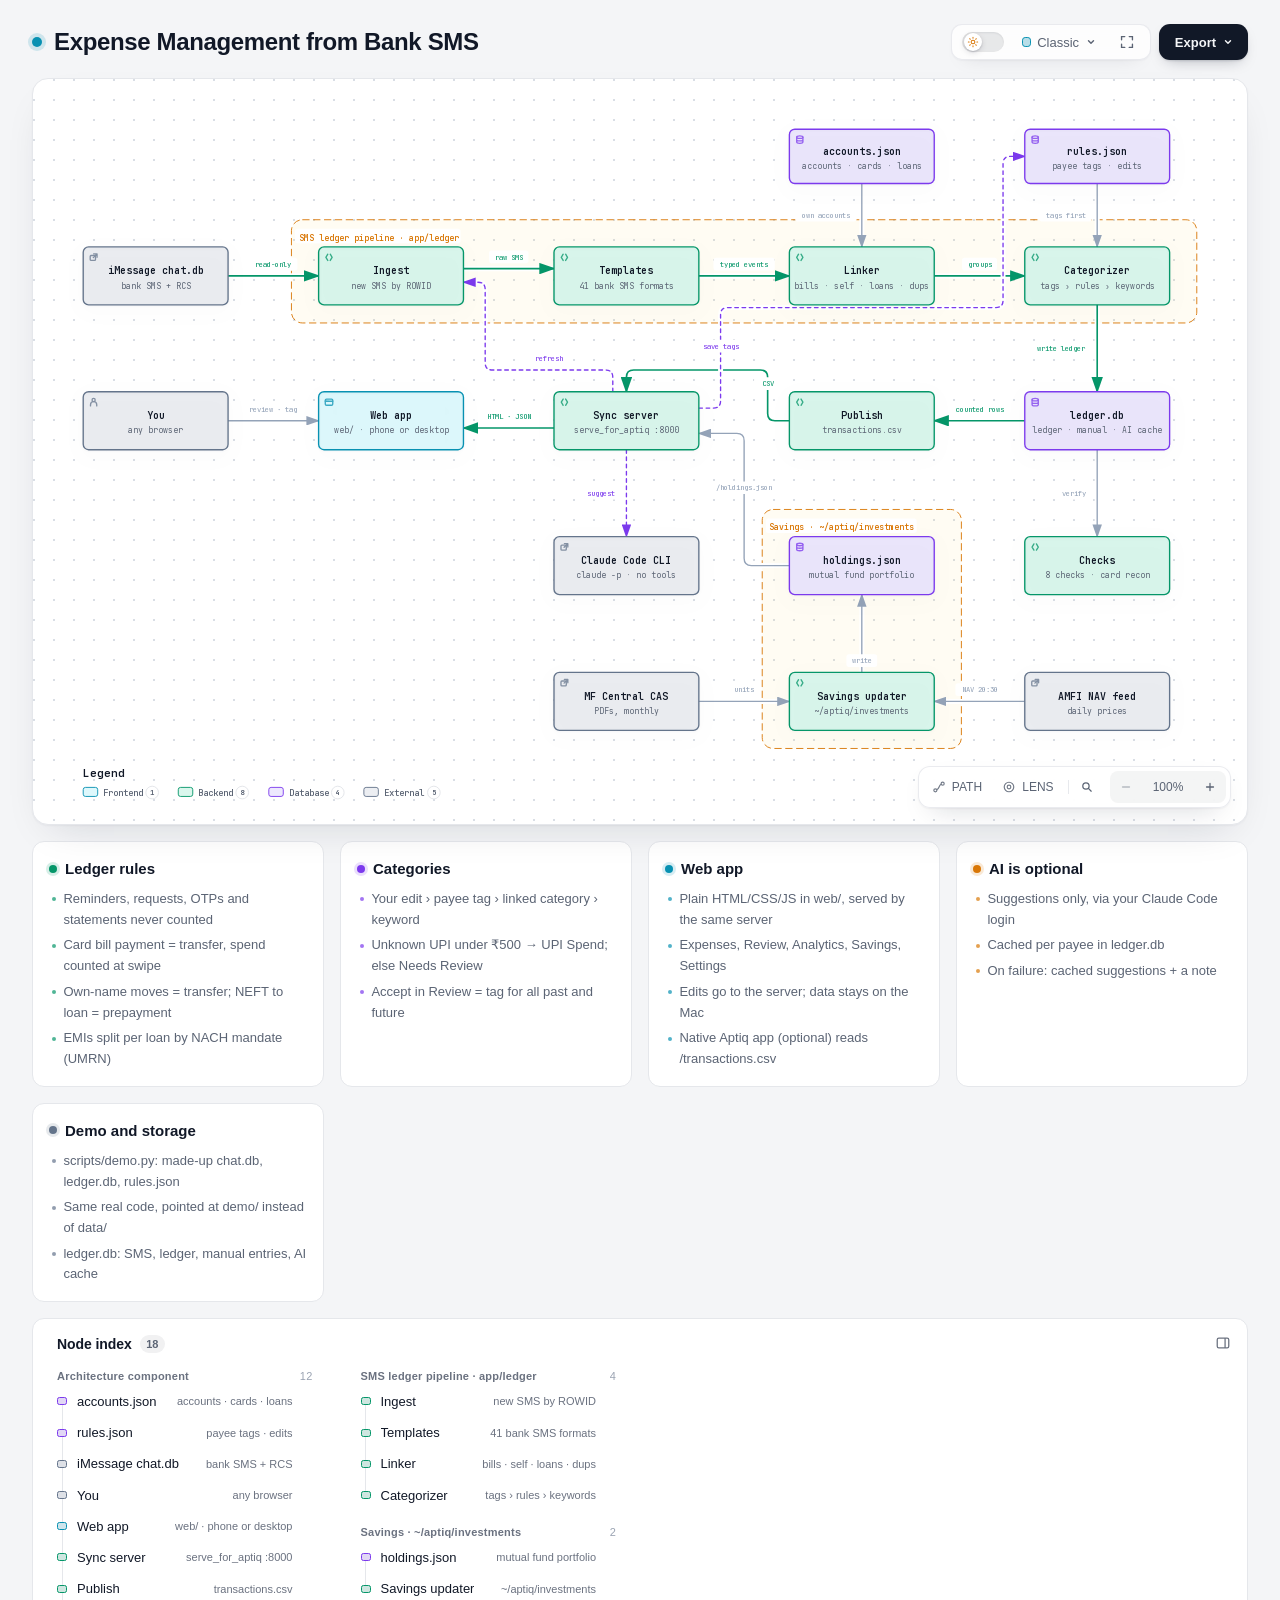
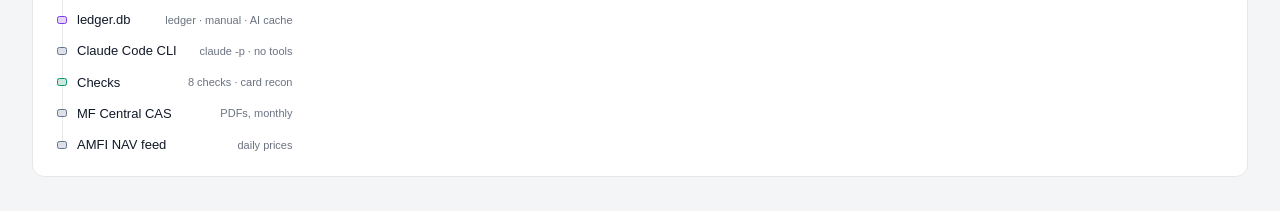
==== commit 22f9d34c: "Update architecture diagram with the web app" ====
--- a/docs/architecture.html
+++ b/docs/architecture.html
@@ -5056,11 +5056,11 @@
         </g>
         <g data-graph-role="automatic-crossover" style="--step:9">
           <path data-graph-role="automatic-crossover-underlay" d="M 560 370.05 L 460 370.05" fill="none" stroke="var(--mask)" stroke-width="5.8" stroke-linecap="round" stroke-linejoin="round" pointer-events="none"/>
-          <path data-edge-from="sync-server" data-edge-to="aptiq-app" data-edge-label="HTTP · Wi-Fi" data-edge-key="9" data-edge-id="sync-app" data-composition-points="560,370.05;460,370.05" data-composition-crossover="halo" data-composition-independent="true" d="M 560 370.05 L 460 370.05" class="a-emphasis" stroke-width="1.8" marker-end="url(#arrowhead-emphasis)"/>
+          <path data-edge-from="sync-server" data-edge-to="web-app" data-edge-label="HTML · JSON" data-edge-key="9" data-edge-id="serve-web" data-composition-points="560,370.05;460,370.05" data-composition-crossover="halo" data-composition-independent="true" d="M 560 370.05 L 460 370.05" class="a-emphasis" stroke-width="1.8" marker-end="url(#arrowhead-emphasis)"/>
         </g>
         <g data-graph-role="automatic-crossover" style="--step:10">
           <path data-graph-role="automatic-crossover-underlay" d="M 200 362 L 300 362" fill="none" stroke="var(--mask)" stroke-width="5.5" stroke-linecap="round" stroke-linejoin="round" pointer-events="none"/>
-          <path data-edge-from="you" data-edge-to="aptiq-app" data-edge-label="review · tag" data-edge-key="10" data-edge-id="use-app" data-composition-points="200,362;300,362" data-composition-crossover="halo" data-composition-independent="true" d="M 200 362 L 300 362" class="a-default" stroke-width="1.5" marker-end="url(#arrowhead)"/>
+          <path data-edge-from="you" data-edge-to="web-app" data-edge-label="review · tag" data-edge-key="10" data-edge-id="use-app" data-composition-points="200,362;300,362" data-composition-crossover="halo" data-composition-independent="true" d="M 200 362 L 300 362" class="a-default" stroke-width="1.5" marker-end="url(#arrowhead)"/>
         </g>
         <g data-graph-role="automatic-crossover" style="--step:11">
           <path data-graph-role="automatic-crossover-underlay" d="M 720 348 L 736 348 Q 744 348 744 340 L 744 245 Q 744 237 752 237 L 1048 237 Q 1056 237 1056 229 L 1056 78 Q 1056 70 1064 70 L 1080 70" fill="none" stroke="var(--mask)" stroke-width="5.5" stroke-linecap="round" stroke-linejoin="round" pointer-events="none"/>
@@ -5177,19 +5177,19 @@
         <text data-detail="fine" x="1160" y="226" class="t-backend" font-size="7" text-anchor="middle">UPI &lt; ₹500 → UPI Spend</text>
         </g>
 
-        <g id="node-you" data-node-id="you" data-node-label="You" tabindex="0" role="button" aria-label="Focus You, iPhone, Architecture component" aria-pressed="false" data-node-kind="external" data-node-sublabel="iPhone" data-node-context="Architecture component">
-          <title>You · iPhone · Architecture component</title>
+        <g id="node-you" data-node-id="you" data-node-label="You" tabindex="0" role="button" aria-label="Focus You, any browser, Architecture component" aria-pressed="false" data-node-kind="external" data-node-sublabel="any browser" data-node-context="Architecture component">
+          <title>You · any browser · Architecture component</title>
           <rect x="40" y="330" width="160" height="64" rx="6" class="c-mask"/>
           <rect x="40" y="330" width="160" height="64" rx="6" class="c-external" stroke-width="1.5"/>
           <g aria-hidden="true" data-semantic-sigil="person" class="semantic-sigil s-external" transform="translate(46 336) scale(0.6875)">
             <circle cx="8" cy="4.5" r="2.5"/><path d="M3 14v-2a5 5 0 0 1 10 0v2"/>
           </g>
           <text data-node-label="" data-detail-anchor="" x="120" y="360" class="t-primary" font-size="11" font-weight="600" text-anchor="middle">You</text>
-        <text data-detail="context" x="120" y="376" class="t-muted" font-size="9" text-anchor="middle">iPhone</text>
+        <text data-detail="context" x="120" y="376" class="t-muted" font-size="9" text-anchor="middle">any browser</text>
         </g>
 
-        <g id="node-aptiq-app" data-node-id="aptiq-app" data-node-label="Aptiq app" tabindex="0" role="button" aria-label="Focus Aptiq app, Expenses · Review · Savings, Architecture component" aria-pressed="false" data-node-kind="frontend" data-node-sublabel="Expenses · Review · Savings" data-node-context="Architecture component">
-          <title>Aptiq app · Expenses · Review · Savings · Architecture component</title>
+        <g id="node-web-app" data-node-id="web-app" data-node-label="Web app" tabindex="0" role="button" aria-label="Focus Web app, web/ · phone or desktop, Architecture component" aria-pressed="false" data-node-kind="frontend" data-node-sublabel="web/ · phone or desktop" data-node-tag="Add to Home Screen" data-node-context="Architecture component">
+          <title>Web app · web/ · phone or desktop · Architecture component · Add to Home Screen</title>
           <rect x="300" y="330" width="160" height="64" rx="6" class="c-mask"/>
           <rect x="300" y="330" width="160" height="64" rx="6" class="c-frontend" stroke-width="1.5"/>
           <g aria-hidden="true" data-semantic-sigil="frontend" class="semantic-sigil s-frontend" transform="translate(306 336) scale(0.6875)">
@@ -5198,8 +5198,9 @@
             <circle cx="4.1" cy="4.8" r=".7" class="sigil-fill"/>
             <circle cx="6.3" cy="4.8" r=".7" class="sigil-fill"/>
           </g>
-          <text data-node-label="" data-detail-anchor="" x="380" y="360" class="t-primary" font-size="11" font-weight="600" text-anchor="middle">Aptiq app</text>
-        <text data-detail="context" x="380" y="376" class="t-muted" font-size="9" text-anchor="middle">Expenses · Review · Savings</text>
+          <text data-node-label="" data-detail-anchor="" x="380" y="360" class="t-primary" font-size="11" font-weight="600" text-anchor="middle">Web app</text>
+        <text data-detail="context" x="380" y="376" class="t-muted" font-size="9" text-anchor="middle">web/ · phone or desktop</text>
+        <text data-detail="fine" x="380" y="386" class="t-frontend" font-size="7" text-anchor="middle">Add to Home Screen</text>
         </g>
 
         <g id="node-sync-server" data-node-id="sync-server" data-node-label="Sync server" tabindex="0" role="button" aria-label="Focus Sync server, serve_for_aptiq :8000, Architecture component" aria-pressed="false" data-node-kind="backend" data-node-sublabel="serve_for_aptiq :8000" data-node-context="Architecture component">
@@ -5344,11 +5345,11 @@
           <rect x="781" y="314" width="30" height="14" rx="3" class="c-mask"/>
           <text x="796" y="324" class="t-edge-emphasis" font-size="8" text-anchor="middle">CSV</text>
         </g>
-        <g data-detail="context" data-edge-from="sync-server" data-edge-to="aptiq-app" data-edge-label="HTTP · Wi-Fi" data-edge-key="9" data-edge-id="sync-app">
-          <rect x="476.2" y="350.05" width="67.6" height="14" rx="3" class="c-mask"/>
-          <text x="510" y="360.05" class="t-edge-emphasis" font-size="8" text-anchor="middle">HTTP · Wi-Fi</text>
+        <g data-detail="context" data-edge-from="sync-server" data-edge-to="web-app" data-edge-label="HTML · JSON" data-edge-key="9" data-edge-id="serve-web">
+          <rect x="478.6" y="350.05" width="62.8" height="14" rx="3" class="c-mask"/>
+          <text x="510" y="360.05" class="t-edge-emphasis" font-size="8" text-anchor="middle">HTML · JSON</text>
         </g>
-        <g data-detail="context" data-edge-from="you" data-edge-to="aptiq-app" data-edge-label="review · tag" data-edge-key="10" data-edge-id="use-app">
+        <g data-detail="context" data-edge-from="you" data-edge-to="web-app" data-edge-label="review · tag" data-edge-key="10" data-edge-id="use-app">
           <rect x="216.2" y="342" width="67.6" height="14" rx="3" class="c-mask"/>
           <text x="250" y="352" class="t-edge-default" font-size="8" text-anchor="middle">review · tag</text>
         </g>
@@ -5619,6 +5620,19 @@
 
       <div class="card">
         <div class="card-header">
+          <div class="card-dot cyan"></div>
+          <h3>Web app</h3>
+        </div>
+        <ul>
+          <li>Plain HTML/CSS/JS in web/, served by the same server</li>
+          <li>Expenses, Review, Analytics, Savings, Settings</li>
+          <li>Edits go to the server; data stays on the Mac</li>
+          <li>Native Aptiq app (optional) reads /transactions.csv</li>
+        </ul>
+      </div>
+
+      <div class="card">
+        <div class="card-header">
           <div class="card-dot amber"></div>
           <h3>AI is optional</h3>
         </div>
@@ -5631,13 +5645,13 @@
 
       <div class="card">
         <div class="card-header">
-          <div class="card-dot cyan"></div>
-          <h3>Storage</h3>
+          <div class="card-dot slate"></div>
+          <h3>Demo and storage</h3>
         </div>
         <ul>
-          <li>ledger.db: raw SMS, ledger, manual entries, AI cache</li>
-          <li>rules.json: your tags and one-off edits</li>
-          <li>Server rebuilds in ~0.6 s after each edit</li>
+          <li>scripts/demo.py: made-up chat.db, ledger.db, rules.json</li>
+          <li>Same real code, pointed at demo/ instead of data/</li>
+          <li>ledger.db: SMS, ledger, manual entries, AI cache</li>
         </ul>
       </div>
     </div>
